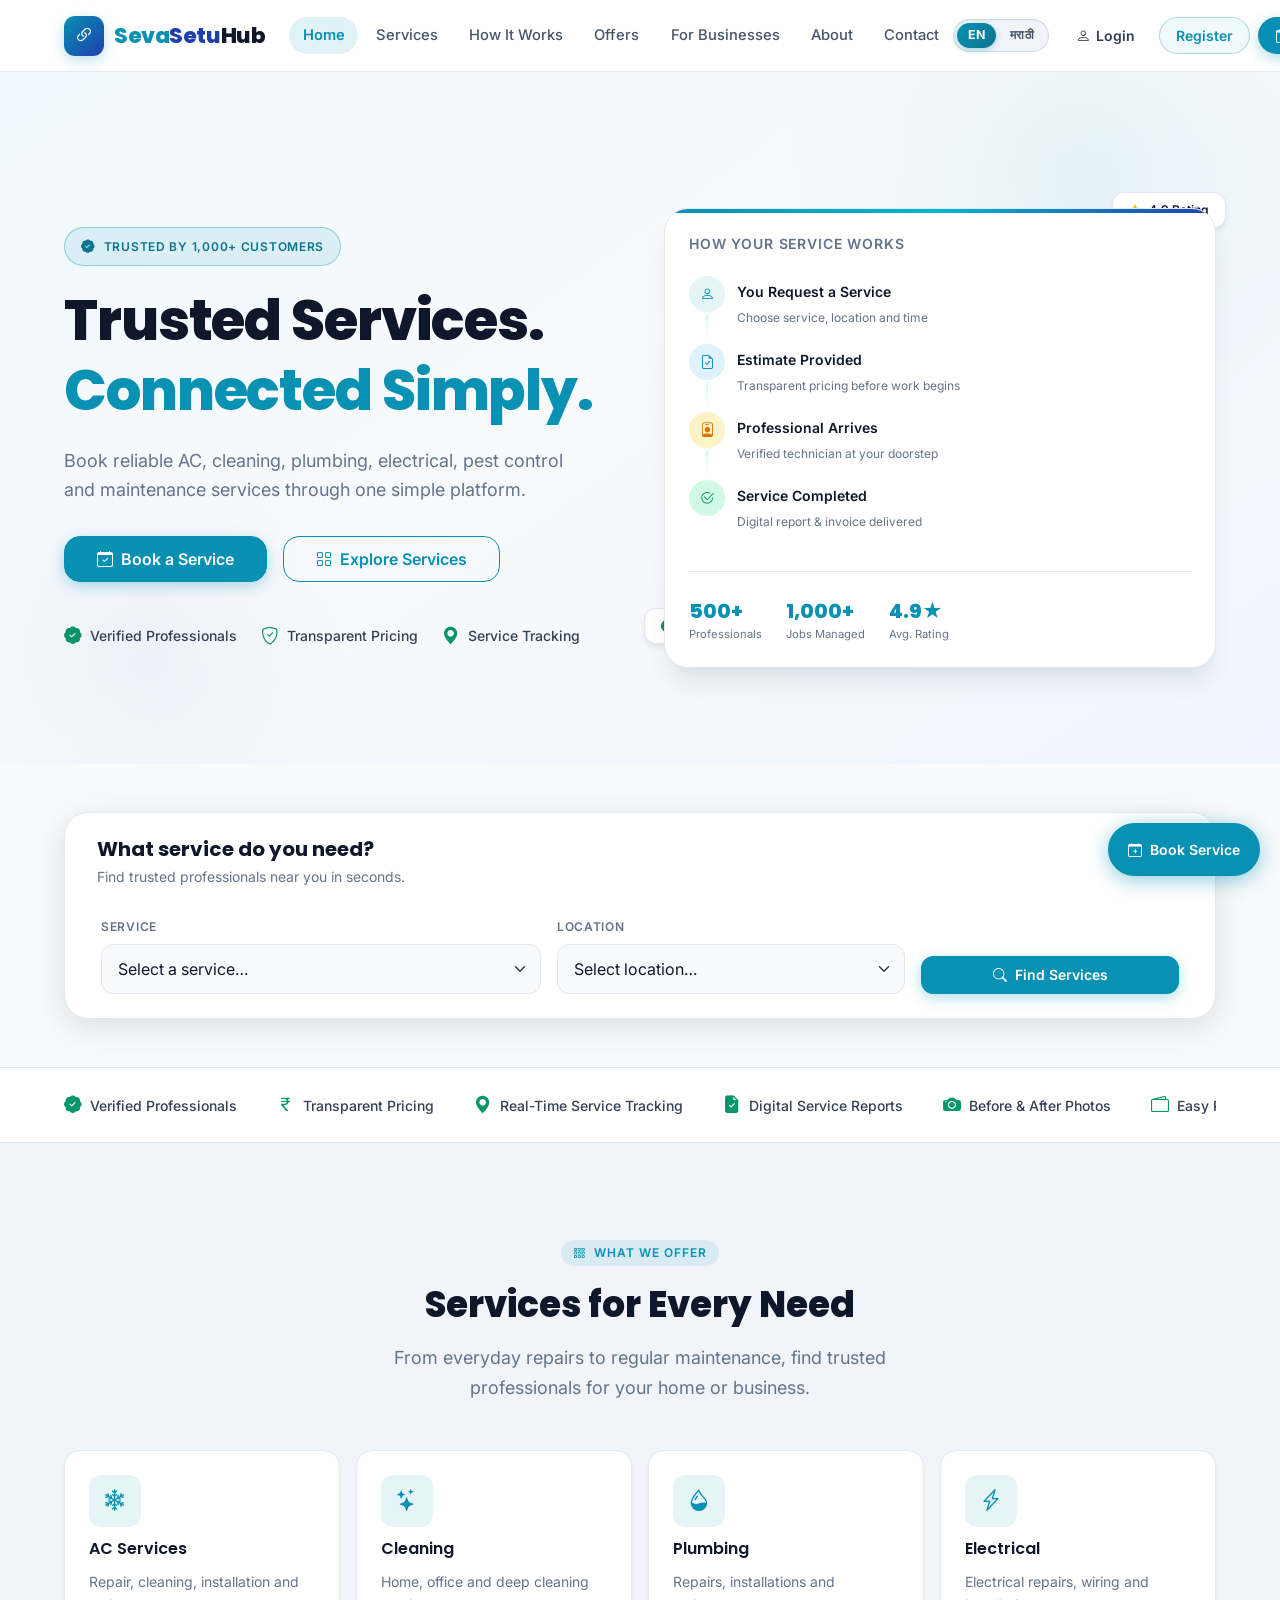
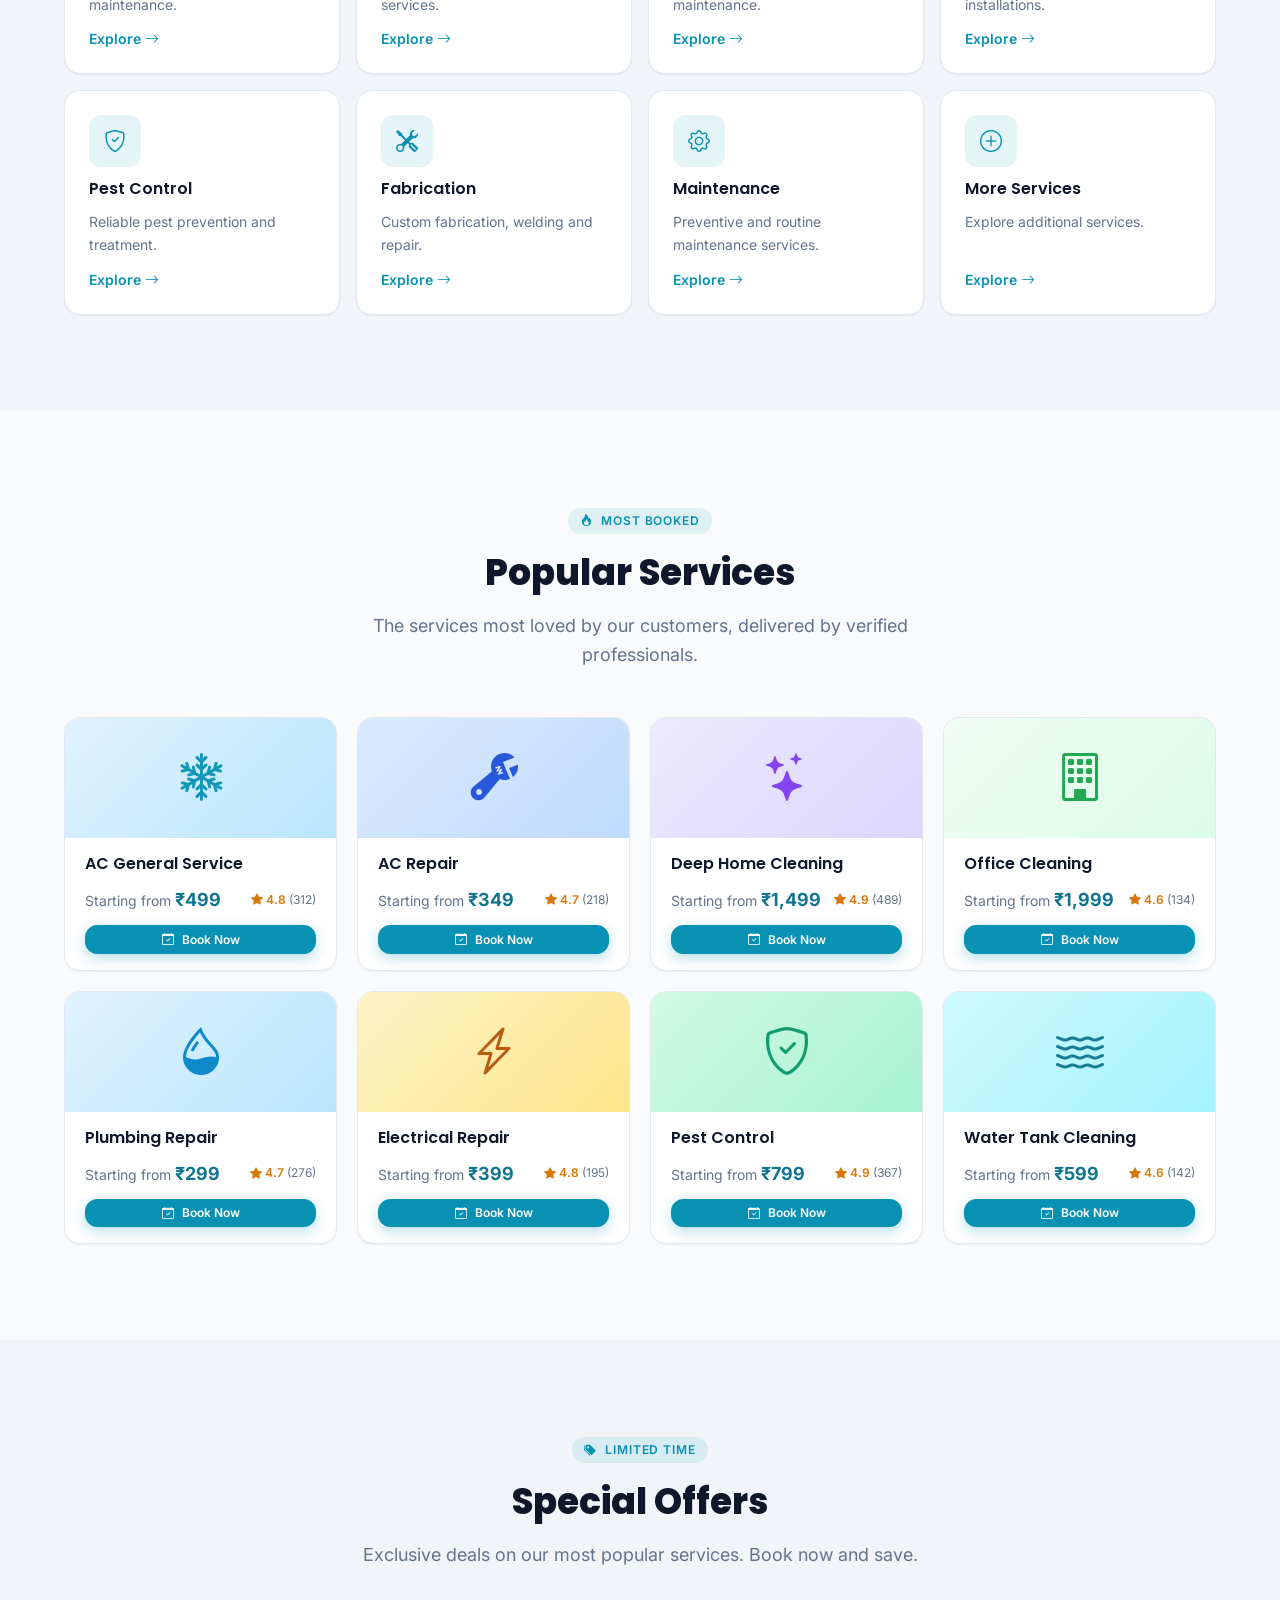
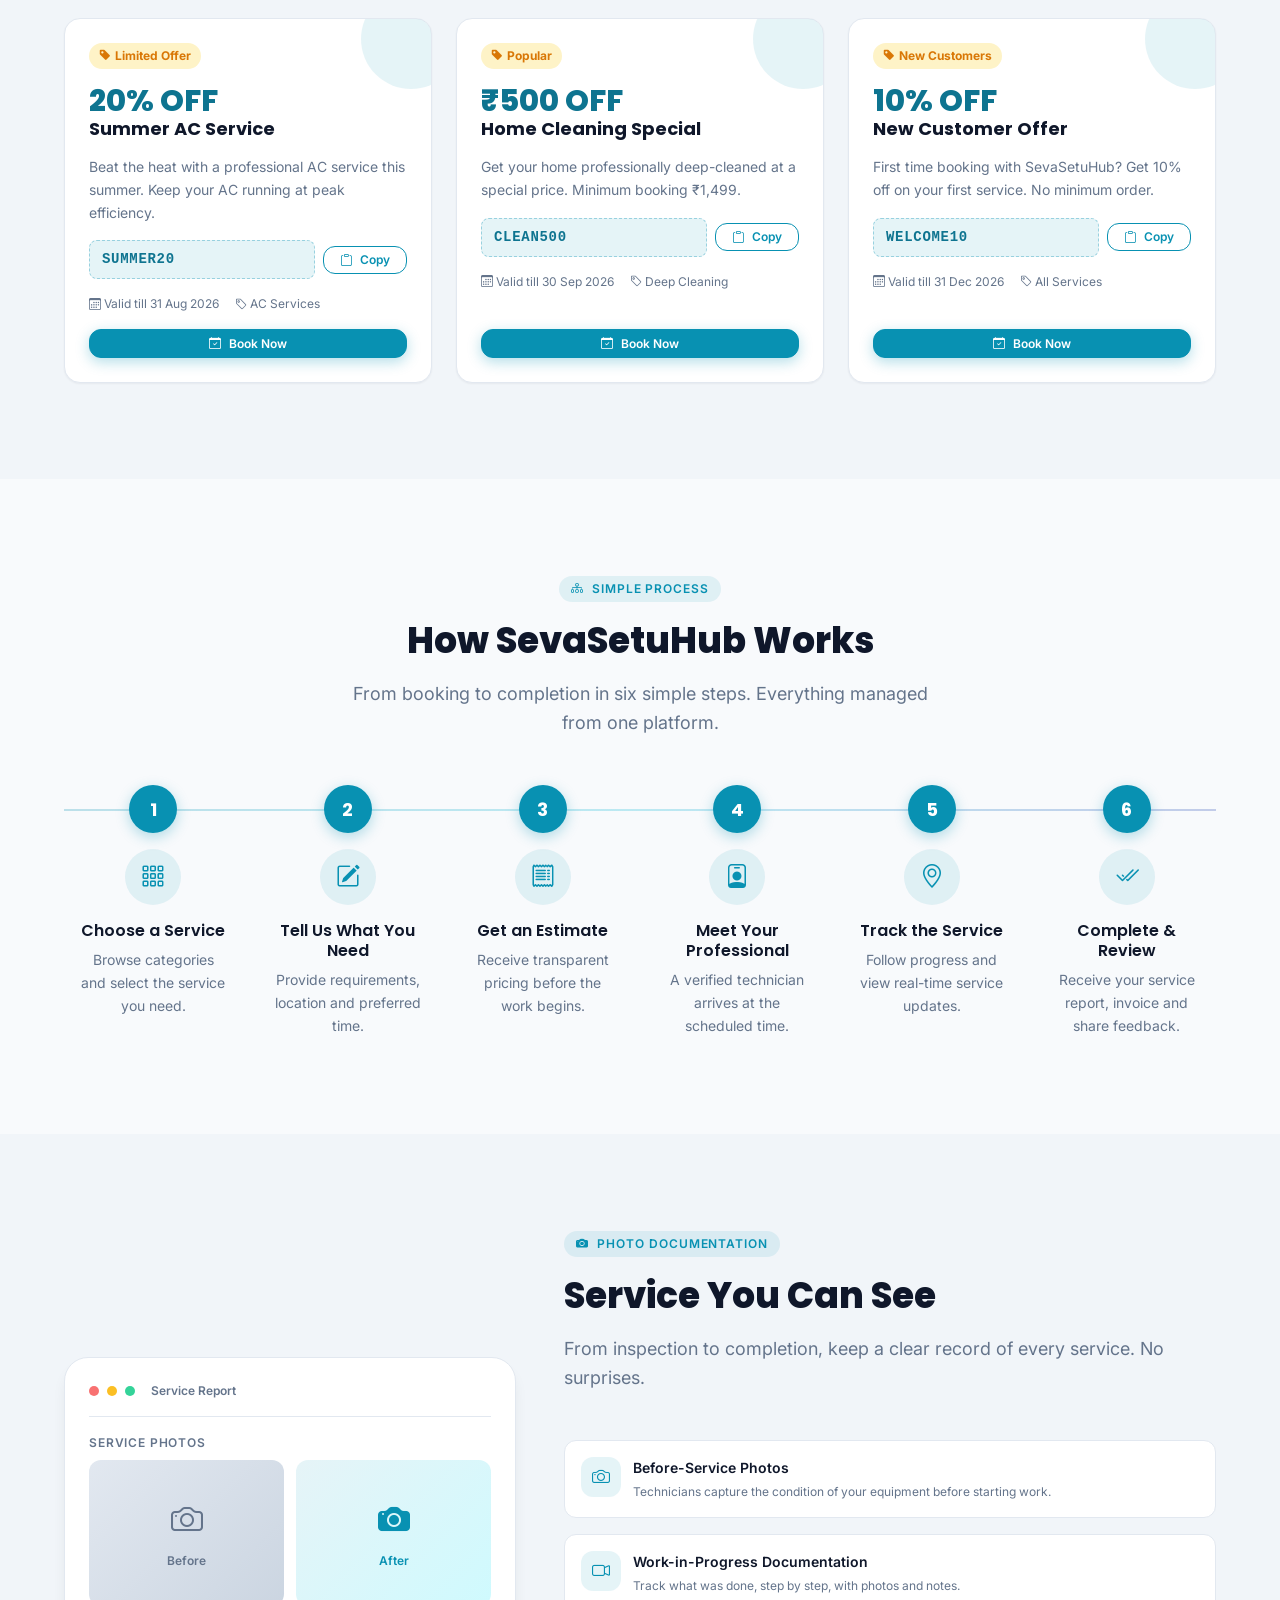
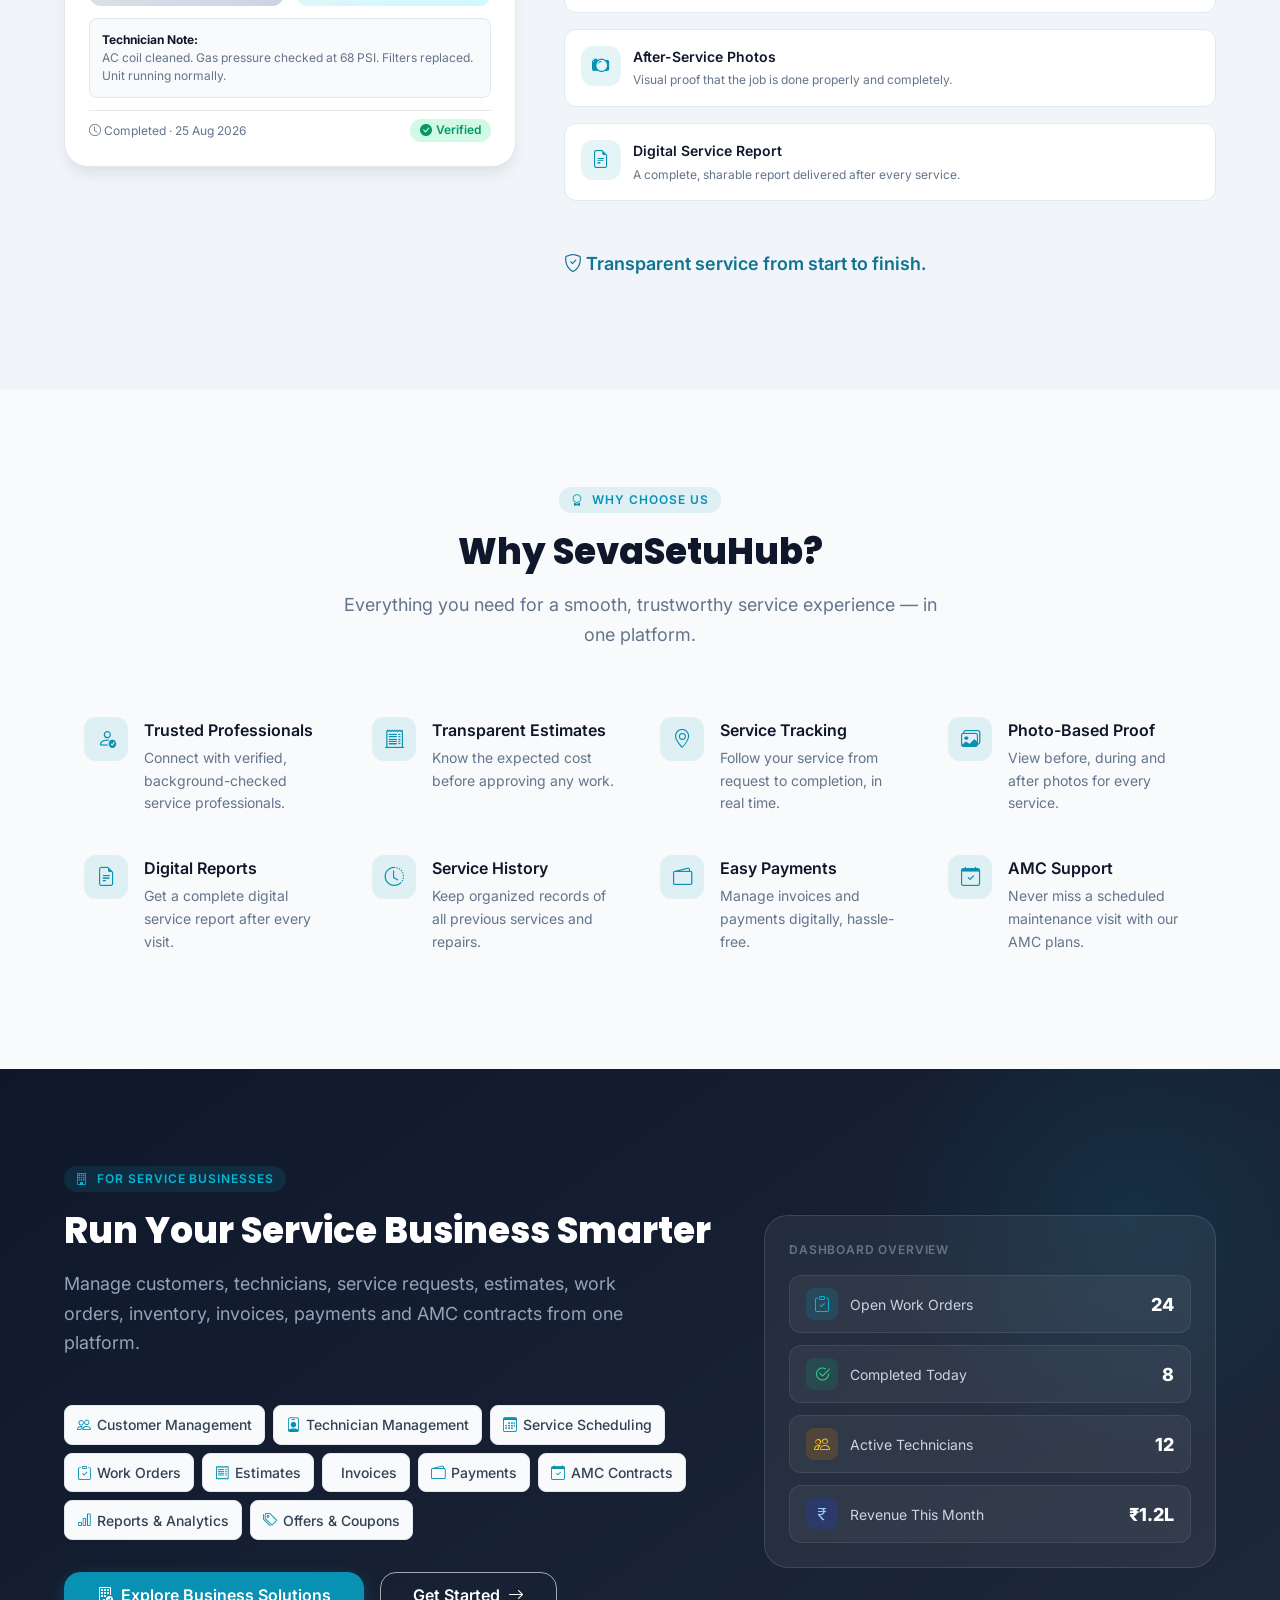
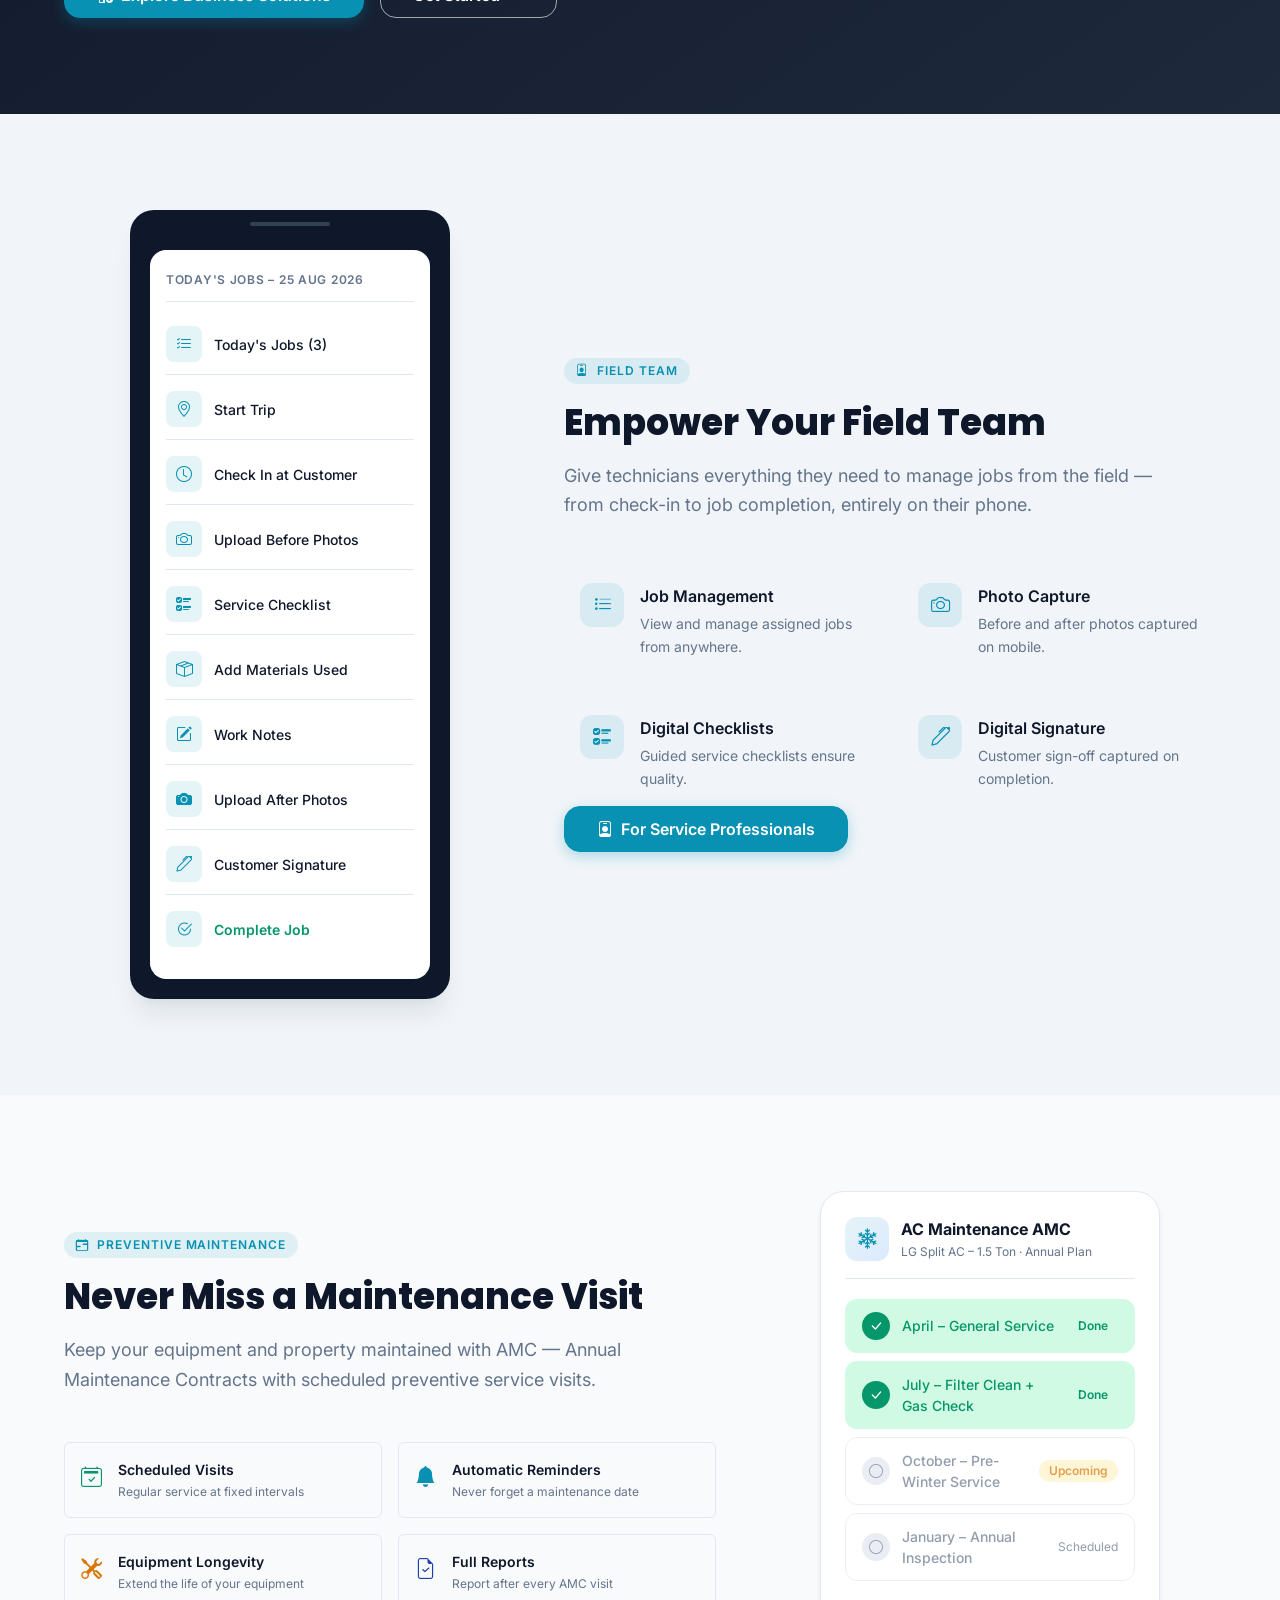
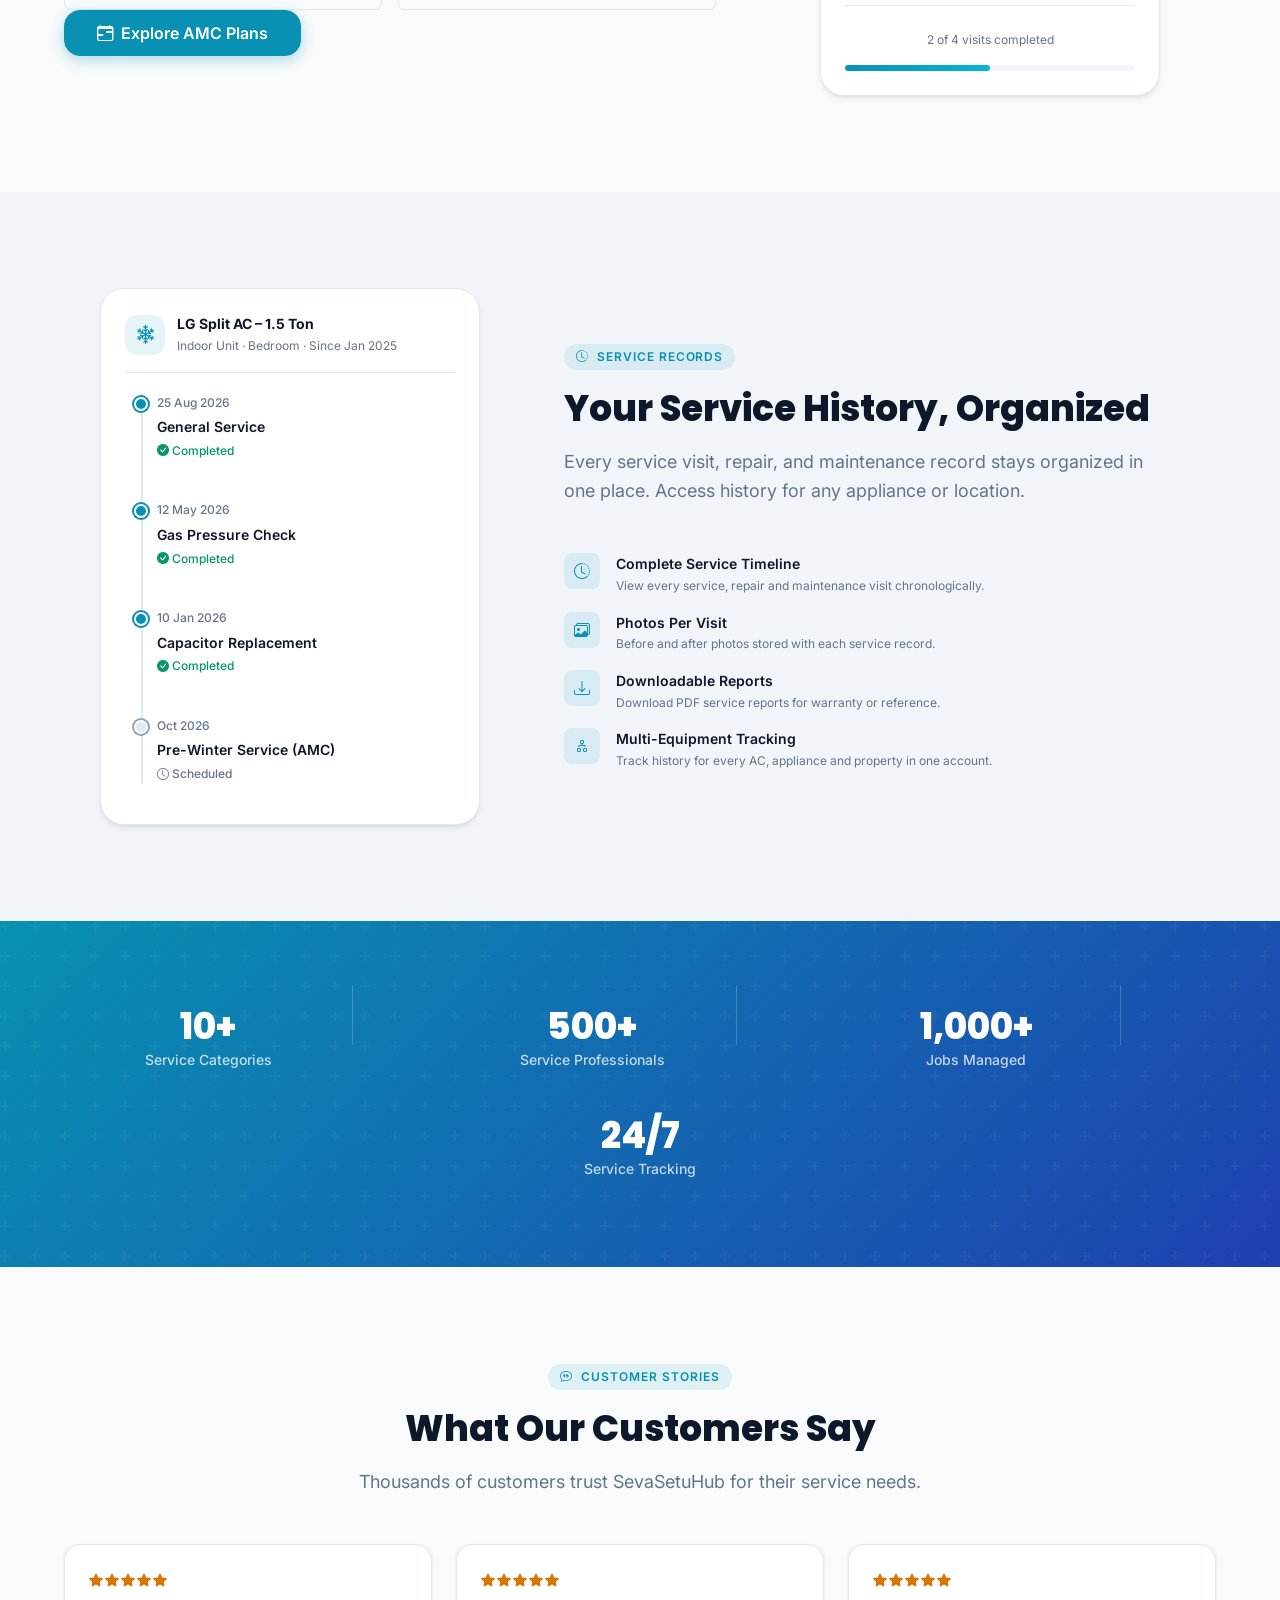
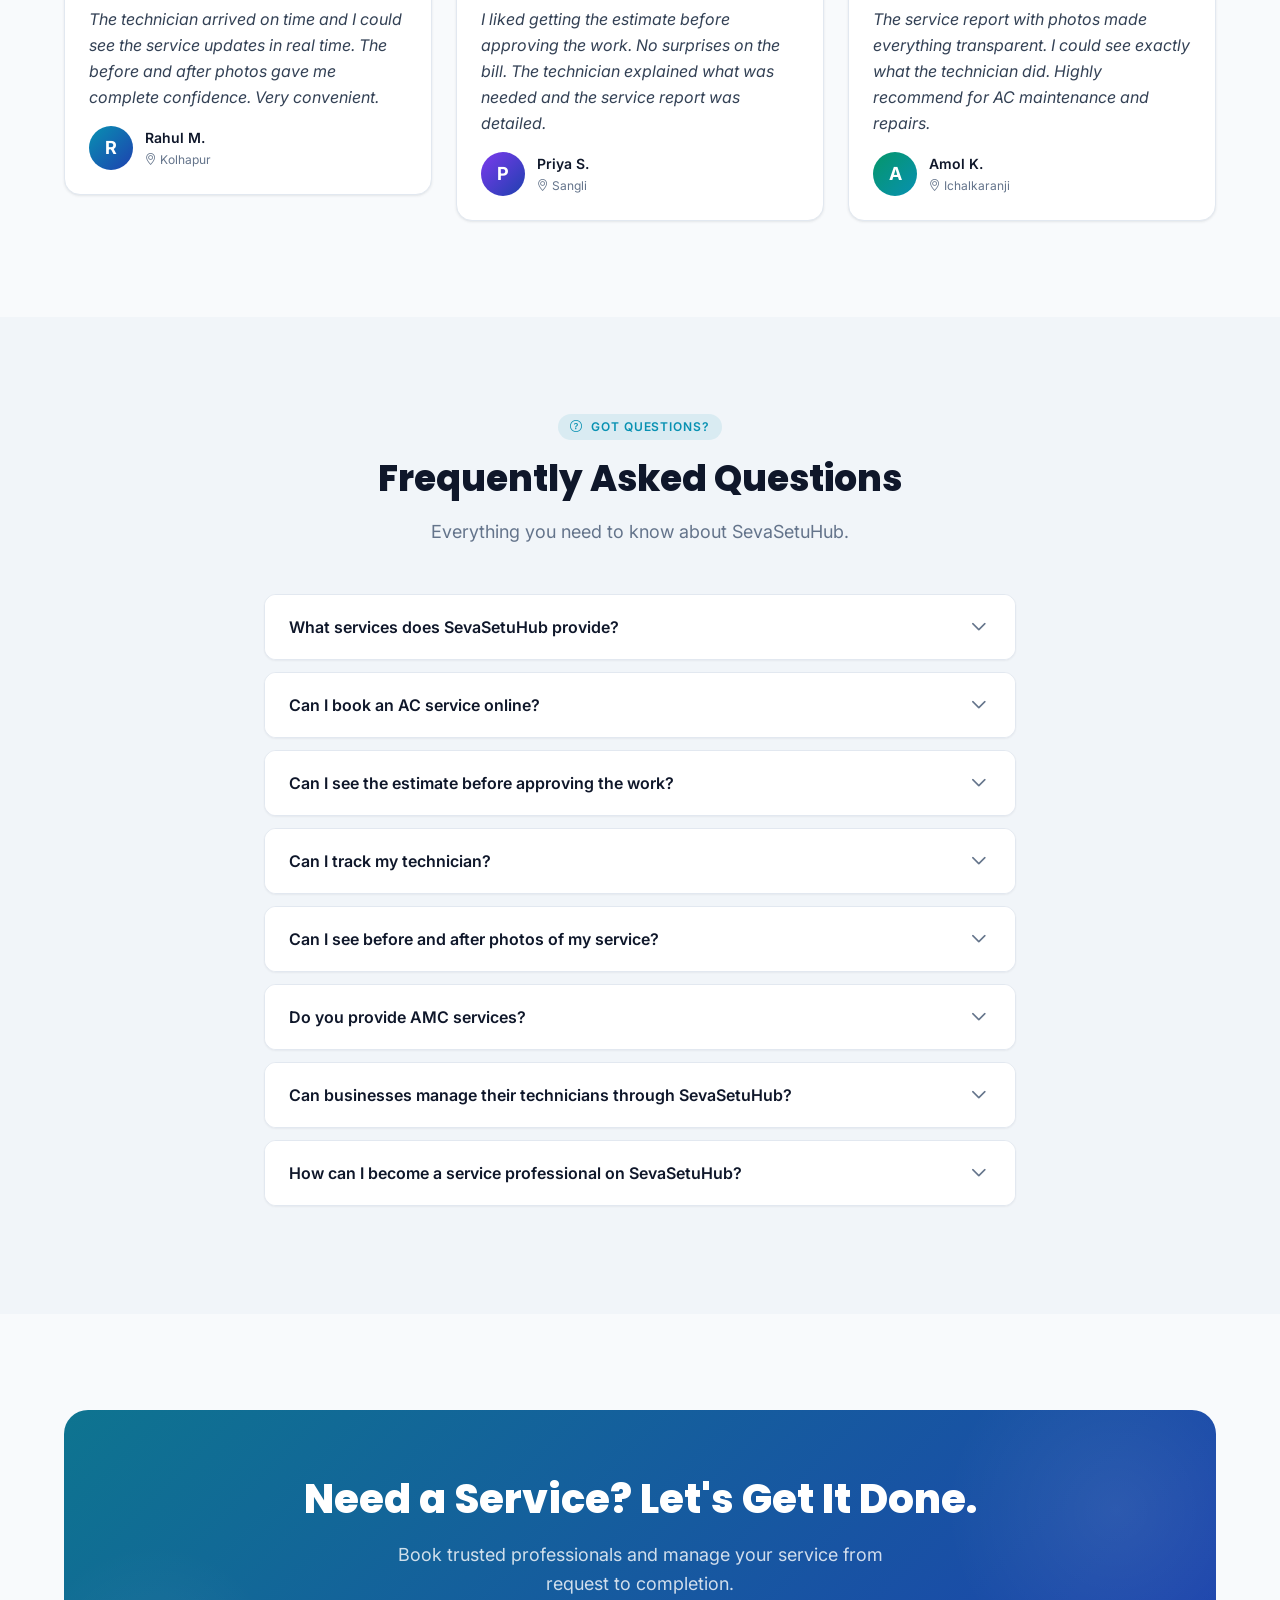
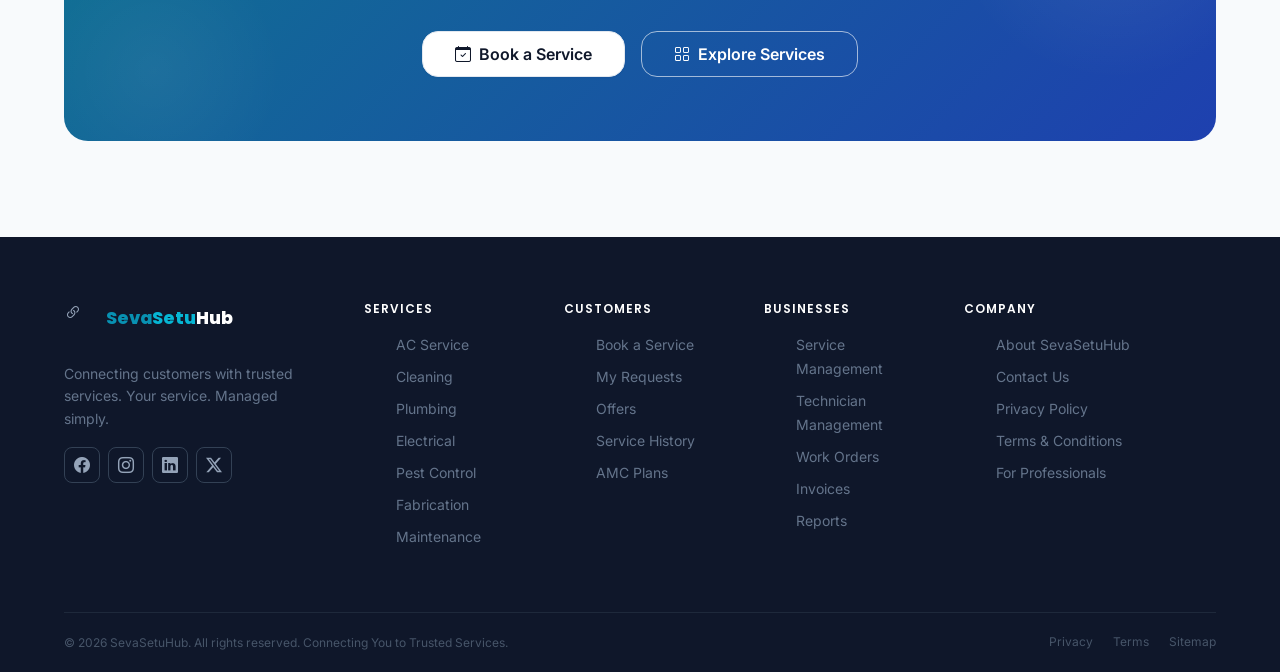
==== index.html @ 5f6f142c "Add files via upload" ====
<!DOCTYPE html>
<html lang="en">
<head>
    <!-- ══════════════════════════════════════════════════
         Meta & SEO
         ══════════════════════════════════════════════════ -->
    <meta charset="UTF-8">
    <meta name="viewport" content="width=device-width, initial-scale=1.0">
    <meta http-equiv="X-UA-Compatible" content="IE=edge">

    <title>SevaSetuHub – Trusted Services Near You</title>
    <meta name="description"
          content="Book trusted AC, cleaning, plumbing, electrical, pest control and maintenance services with SevaSetuHub. Verified professionals. Transparent pricing. Digital service reports.">
    <meta name="keywords"
          content="AC service, home cleaning, plumbing, electrical, pest control, maintenance, service booking, Kolhapur, Maharashtra">
    <meta name="author" content="SevaSetuHub">
    <meta name="robots" content="index, follow">

    <!-- Canonical URL placeholder -->
    <link rel="canonical" href="https://www.sevasetuhub.com/">

    <!-- Open Graph -->
    <meta property="og:type"        content="website">
    <meta property="og:title"       content="SevaSetuHub – Trusted Services Near You">
    <meta property="og:description" content="Book trusted AC, cleaning, plumbing, electrical, pest control and maintenance services. Verified professionals. Transparent pricing.">
    <meta property="og:url"         content="https://www.sevasetuhub.com/">
    <meta property="og:site_name"   content="SevaSetuHub">
    <meta property="og:image"       content="https://www.sevasetuhub.com/assets/images/og-image.jpg">

    <!-- Twitter Card -->
    <meta name="twitter:card"        content="summary_large_image">
    <meta name="twitter:title"       content="SevaSetuHub – Trusted Services Near You">
    <meta name="twitter:description" content="Book trusted home services with verified professionals.">

    <!-- ══════════════════════════════════════════════════
         Schema.org Structured Data
         ══════════════════════════════════════════════════ -->
    <script type="application/ld+json">
    {
        "@context": "https://schema.org",
        "@type": "LocalBusiness",
        "name": "SevaSetuHub",
        "description": "SevaSetuHub connects customers with trusted service professionals for AC service, cleaning, plumbing, electrical, pest control, fabrication and maintenance.",
        "url": "https://www.sevasetuhub.com",
        "logo": "https://www.sevasetuhub.com/assets/images/logo.png",
        "sameAs": [],
        "serviceType": [
            "AC Service",
            "Home Cleaning",
            "Plumbing",
            "Electrical",
            "Pest Control",
            "Fabrication",
            "Maintenance"
        ]
    }
    </script>

    <!-- ══════════════════════════════════════════════════
         Fonts – Latin + Devanagari (Marathi / Hindi)
         ══════════════════════════════════════════════════ -->
    <link rel="preconnect" href="https://fonts.googleapis.com">
    <link rel="preconnect" href="https://fonts.gstatic.com" crossorigin>
    <link href="https://fonts.googleapis.com/css2?family=Inter:wght@400;500;600;700;800&family=Poppins:wght@600;700;800&family=Noto+Sans+Devanagari:wght@400;500;600;700;800&display=swap" rel="stylesheet">

    <!-- ══════════════════════════════════════════════════
         Bootstrap 5 & Bootstrap Icons
         ══════════════════════════════════════════════════ -->
    <link rel="stylesheet" href="https://cdn.jsdelivr.net/npm/bootstrap@5.3.3/dist/css/bootstrap.min.css"
          integrity="sha384-QWTKZyjpPEjISv5WaRU9OFeRpok6YctnYmDr5pNlyT2bRjXh0JMhjY6hW+ALEwIH" crossorigin="anonymous">
    <link rel="stylesheet" href="https://cdn.jsdelivr.net/npm/bootstrap-icons@1.11.3/font/bootstrap-icons.min.css">

    <!-- ══════════════════════════════════════════════════
         SevaSetuHub CSS (order matters)
         ══════════════════════════════════════════════════ -->
    <link rel="stylesheet" href="assets/css/variables.css">
    <link rel="stylesheet" href="assets/css/reset.css">
    <link rel="stylesheet" href="assets/css/components.css">
    <link rel="stylesheet" href="assets/css/landing.css">
    <link rel="stylesheet" href="assets/css/responsive.css">

    <!-- Favicon placeholder -->
    <link rel="icon" type="image/svg+xml" href="data:image/svg+xml,%3Csvg xmlns='http://www.w3.org/2000/svg' viewBox='0 0 32 32'%3E%3Crect width='32' height='32' rx='8' fill='%230891b2'/%3E%3Ctext x='50%25' y='55%25' dominant-baseline='middle' text-anchor='middle' font-size='18' font-family='Arial' fill='white'%3ES%3C/text%3E%3C/svg%3E">
</head>

<body>

<!-- ══════════════════════════════════════════════════════════
     NAVBAR
     ══════════════════════════════════════════════════════════ -->
<header>
    <nav
        id="main-navbar"
        class="setu-navbar navbar navbar-expand-xl"
        role="navigation"
        aria-label="Main navigation"
    >
        <div class="container">
            <!-- Brand -->
            <a class="navbar-brand" href="#" data-i18n-aria="nav.aria_home" aria-label="SevaSetuHub – Home">
                <div class="brand-logo-icon" aria-hidden="true">
                    <i class="bi bi-link-45deg"></i>
                </div>
                <span>
                    <span class="brand-name-seva">Seva</span><span class="brand-name-setu">Setu</span><span class="brand-name-hub">Hub</span>
                </span>
            </a>

            <!-- Toggler (Visible < 1200px) -->
            <button
                id="navbar-toggler"
                class="navbar-toggler ms-auto d-xl-none"
                type="button"
                data-bs-toggle="collapse"
                data-bs-target="#navbarCollapse"
                aria-controls="navbarCollapse"
                aria-expanded="false"
                data-i18n-aria="nav.aria_toggle"
                aria-label="Toggle navigation menu"
            >
                <span class="navbar-toggler-icon"></span>
            </button>

            <!-- Collapse -->
            <div class="collapse navbar-collapse" id="navbarCollapse">
                <!-- Nav Links -->
                <ul class="navbar-nav mx-auto" role="menubar">
                    <li class="nav-item" role="none">
                        <a class="nav-link active" href="#hero" role="menuitem" data-i18n="nav.home">Home</a>
                    </li>
                    <li class="nav-item" role="none">
                        <a class="nav-link" href="#services" role="menuitem" data-i18n="nav.services">Services</a>
                    </li>
                    <li class="nav-item" role="none">
                        <a class="nav-link" href="#how-it-works" role="menuitem" data-i18n="nav.how_it_works">How It Works</a>
                    </li>
                    <li class="nav-item" role="none">
                        <a class="nav-link" href="#offers" role="menuitem" data-i18n="nav.offers">Offers</a>
                    </li>
                    <li class="nav-item" role="none">
                        <a class="nav-link" href="#for-businesses" role="menuitem" data-i18n="nav.for_businesses">For Businesses</a>
                    </li>
                    <li class="nav-item" role="none">
                        <a class="nav-link" href="#why-us" role="menuitem" data-i18n="nav.about">About</a>
                    </li>
                    <li class="nav-item" role="none">
                        <a class="nav-link" href="#faq" role="menuitem" data-i18n="nav.contact">Contact</a>
                    </li>
                </ul>

                <!-- Right Controls -->
                <div class="nav-right-controls">
                    <!-- Language Switcher -->
                    <div id="lang-switcher" class="lang-switcher" role="group" aria-label="Select language"></div>

                    <!-- Auth + CTA -->
                    <div class="nav-auth-group">
                        <a href="#" class="btn-nav-login" data-i18n-aria="nav.aria_login" aria-label="Login to your account">
                            <i class="bi bi-person" aria-hidden="true"></i>
                            <span data-i18n="nav.login">Login</span>
                        </a>
                        <a href="#" class="btn-nav-register" data-i18n-aria="nav.aria_register" data-i18n="nav.register" aria-label="Create a new account">
                            Register
                        </a>
                        <a href="#search-section" class="nav-book-btn" data-i18n-aria="nav.aria_book" aria-label="Book a service now">
                            <i class="bi bi-calendar-check" aria-hidden="true"></i>
                            <span data-i18n="nav.book_service">Book a Service</span>
                        </a>
                    </div>
                </div>
            </div>
        </div>
    </nav>
</header>

<!-- ══════════════════════════════════════════════════════════
     HERO SECTION
     ══════════════════════════════════════════════════════════ -->
<main>
<section id="hero" aria-labelledby="hero-headline">
    <div class="container">
        <div class="row align-items-center g-5">

            <!-- Left: Content -->
            <div class="col-lg-6">
                <div class="hero-eyebrow animate-on-scroll">
                    <i class="bi bi-patch-check-fill" aria-hidden="true"></i>
                    <span data-i18n="hero.eyebrow">Trusted by 1,000+ customers</span>
                </div>

                <h1 id="hero-headline" class="hero-headline animate-on-scroll delay-1">
                    <span data-i18n="hero.headline1">Trusted Services.</span><br>
                    <span class="highlight" data-i18n="hero.headline2">Connected Simply.</span>
                </h1>

                <p class="hero-subtext animate-on-scroll delay-2" data-i18n="hero.subtext">
                    Book reliable AC, cleaning, plumbing, electrical, pest control and maintenance services through one simple platform.
                </p>

                <div class="hero-cta-group animate-on-scroll delay-3">
                    <a href="#search-section" class="btn btn-primary btn-lg" data-i18n-aria="nav.aria_book" aria-label="Book a service now">
                        <i class="bi bi-calendar-check" aria-hidden="true"></i>
                        <span data-i18n="hero.cta_primary">Book a Service</span>
                    </a>
                    <a href="#services" class="btn btn-outline-primary btn-lg" aria-label="Explore our services">
                        <i class="bi bi-grid" aria-hidden="true"></i>
                        <span data-i18n="hero.cta_secondary">Explore Services</span>
                    </a>
                </div>

                <!-- Mini Trust Indicators -->
                <div class="d-flex flex-wrap gap-4 animate-on-scroll delay-4" aria-label="Key features">
                    <div class="trust-item">
                        <i class="bi bi-patch-check-fill trust-icon" aria-hidden="true"></i>
                        <span data-i18n="hero.trust_verified">Verified Professionals</span>
                    </div>
                    <div class="trust-item">
                        <i class="bi bi-shield-check trust-icon" aria-hidden="true"></i>
                        <span data-i18n="hero.trust_pricing">Transparent Pricing</span>
                    </div>
                    <div class="trust-item">
                        <i class="bi bi-geo-alt-fill trust-icon" aria-hidden="true"></i>
                        <span data-i18n="hero.trust_tracking">Service Tracking</span>
                    </div>
                </div>
            </div>

            <!-- Right: Workflow Visual -->
            <div class="col-lg-6 animate-on-scroll delay-2">
                <div class="hero-visual">
                    <!-- Floating Badges -->
                    <div class="hero-badge hero-badge-1" aria-hidden="true">
                        <i class="bi bi-star-fill text-warning" style="font-size:0.75rem;"></i>
                        <span data-i18n="hero.badge_rating">4.9 Rating</span>
                    </div>
                    <div class="hero-badge hero-badge-2" aria-hidden="true">
                        <i class="bi bi-check-circle-fill text-success" style="font-size:0.75rem;"></i>
                        <span data-i18n="hero.badge_complete">Service Complete</span>
                    </div>

                    <div class="workflow-card" role="img" aria-label="Service workflow: from customer request to service completion">
                        <p class="workflow-title" data-i18n="hero.workflow_title">How Your Service Works</p>

                        <div class="workflow-steps">
                            <!-- Step 1 -->
                            <div class="workflow-step">
                                <div class="wf-connector">
                                    <div class="wf-dot" style="background:var(--primary-muted); color:var(--primary);">
                                        <i class="bi bi-person" style="font-size:0.9rem;"></i>
                                    </div>
                                    <div class="wf-line"></div>
                                </div>
                                <div class="wf-content">
                                    <p class="wf-label" data-i18n="hero.wf_step1_label">You Request a Service</p>
                                    <p class="wf-sublabel" data-i18n="hero.wf_step1_sub">Choose service, location and time</p>
                                </div>
                            </div>

                            <!-- Step 2 -->
                            <div class="workflow-step">
                                <div class="wf-connector">
                                    <div class="wf-dot" style="background:var(--info-light); color:var(--info);">
                                        <i class="bi bi-file-earmark-check" style="font-size:0.9rem;"></i>
                                    </div>
                                    <div class="wf-line"></div>
                                </div>
                                <div class="wf-content">
                                    <p class="wf-label" data-i18n="hero.wf_step2_label">Estimate Provided</p>
                                    <p class="wf-sublabel" data-i18n="hero.wf_step2_sub">Transparent pricing before work begins</p>
                                </div>
                            </div>

                            <!-- Step 3 -->
                            <div class="workflow-step">
                                <div class="wf-connector">
                                    <div class="wf-dot" style="background:var(--warning-light); color:var(--warning);">
                                        <i class="bi bi-person-badge" style="font-size:0.9rem;"></i>
                                    </div>
                                    <div class="wf-line"></div>
                                </div>
                                <div class="wf-content">
                                    <p class="wf-label" data-i18n="hero.wf_step3_label">Professional Arrives</p>
                                    <p class="wf-sublabel" data-i18n="hero.wf_step3_sub">Verified technician at your doorstep</p>
                                </div>
                            </div>

                            <!-- Step 4 -->
                            <div class="workflow-step">
                                <div class="wf-connector">
                                    <div class="wf-dot" style="background:var(--success-light); color:var(--success);">
                                        <i class="bi bi-check2-circle" style="font-size:0.9rem;"></i>
                                    </div>
                                </div>
                                <div class="wf-content">
                                    <p class="wf-label" data-i18n="hero.wf_step4_label">Service Completed</p>
                                    <p class="wf-sublabel" data-i18n="hero.wf_step4_sub">Digital report &amp; invoice delivered</p>
                                </div>
                            </div>
                        </div>

                        <!-- Bottom stat bar -->
                        <div class="d-flex gap-4 pt-4 mt-4 border-top" style="border-color: var(--border) !important;">
                            <div>
                                <div style="font-size:1.25rem; font-weight:800; color:var(--primary); font-family:var(--font-heading);">500+</div>
                                <div style="font-size:0.7rem; color:var(--text-muted);" data-i18n="hero.stat_professionals">Professionals</div>
                            </div>
                            <div>
                                <div style="font-size:1.25rem; font-weight:800; color:var(--primary); font-family:var(--font-heading);">1,000+</div>
                                <div style="font-size:0.7rem; color:var(--text-muted);" data-i18n="hero.stat_jobs">Jobs Managed</div>
                            </div>
                            <div>
                                <div style="font-size:1.25rem; font-weight:800; color:var(--primary); font-family:var(--font-heading);">4.9★</div>
                                <div style="font-size:0.7rem; color:var(--text-muted);" data-i18n="hero.stat_rating">Avg. Rating</div>
                            </div>
                        </div>
                    </div>
                </div>
            </div>
        </div>
    </div>
</section>

<!-- ══════════════════════════════════════════════════════════
     QUICK SERVICE SEARCH
     ══════════════════════════════════════════════════════════ -->
<section id="search-section" aria-labelledby="search-heading">
    <div class="container">
        <div class="search-widget animate-on-scroll">
            <div class="row align-items-end g-4">
                <div class="col-12 mb-2">
                    <h2 id="search-heading" class="mb-1" style="font-size:var(--text-xl); font-weight:var(--weight-bold); color:var(--text-primary);">
                        <span data-i18n="search.heading">What service do you need?</span>
                    </h2>
                    <p class="mb-0" style="font-size:var(--text-sm); color:var(--text-muted);" data-i18n="search.subtext">
                        Find trusted professionals near you in seconds.
                    </p>
                </div>

                <form id="service-search-form" class="row g-3 w-100 m-0" novalidate aria-label="Quick service search">
                    <!-- Service Dropdown -->
                    <div class="col-md-5">
                        <label class="form-label" for="search-service" data-i18n="search.label_service">Service</label>
                        <select id="search-service" class="form-select" aria-required="true"
                                data-i18n-placeholder="search.placeholder_service">
                            <option value="" disabled selected data-i18n="search.placeholder_service">Select a service…</option>
                            <option value="AC Service"       data-i18n="search.opt_ac_service">AC Service</option>
                            <option value="AC Repair"        data-i18n="search.opt_ac_repair">AC Repair</option>
                            <option value="Home Cleaning"    data-i18n="search.opt_home_cleaning">Home Cleaning</option>
                            <option value="Office Cleaning"  data-i18n="search.opt_office_cleaning">Office Cleaning</option>
                            <option value="Plumbing"         data-i18n="search.opt_plumbing">Plumbing</option>
                            <option value="Electrical"       data-i18n="search.opt_electrical">Electrical</option>
                            <option value="Pest Control"     data-i18n="search.opt_pest_control">Pest Control</option>
                            <option value="Fabrication"      data-i18n="search.opt_fabrication">Fabrication</option>
                            <option value="Maintenance"      data-i18n="search.opt_maintenance">Maintenance</option>
                        </select>
                    </div>

                    <!-- Location Dropdown -->
                    <div class="col-md-4">
                        <label class="form-label" for="search-location" data-i18n="search.label_location">Location</label>
                        <select id="search-location" class="form-select" aria-required="true">
                            <option value="" disabled selected data-i18n="search.placeholder_location">Select location…</option>
                            <option value="Kolhapur">Kolhapur</option>
                            <option value="Sangli">Sangli</option>
                            <option value="Satara">Satara</option>
                            <option value="Solapur">Solapur</option>
                            <option value="Pune">Pune</option>
                            <option value="Miraj">Miraj</option>
                            <option value="Ichalkaranji">Ichalkaranji</option>
                        </select>
                    </div>

                    <!-- Submit -->
                    <div class="col-md-3 d-flex align-items-end">
                        <button type="submit" class="btn btn-primary w-100" aria-label="Find services">
                            <i class="bi bi-search" aria-hidden="true"></i>
                            <span data-i18n="search.btn_find">Find Services</span>
                        </button>
                    </div>
                </form>
            </div>
        </div>
    </div>
</section>

<!-- ══════════════════════════════════════════════════════════
     TRUST INDICATORS
     ══════════════════════════════════════════════════════════ -->
<div id="trust-bar" aria-label="Trust indicators">
    <div class="container">
        <div class="trust-scroll" role="list">
            <div class="trust-item" role="listitem">
                <i class="bi bi-patch-check-fill trust-icon" aria-hidden="true"></i>
                <span data-i18n="trust.verified">Verified Professionals</span>
            </div>
            <div class="trust-item" role="listitem">
                <i class="bi bi-currency-rupee trust-icon" aria-hidden="true"></i>
                <span data-i18n="trust.pricing">Transparent Pricing</span>
            </div>
            <div class="trust-item" role="listitem">
                <i class="bi bi-geo-alt-fill trust-icon" aria-hidden="true"></i>
                <span data-i18n="trust.tracking">Real-Time Service Tracking</span>
            </div>
            <div class="trust-item" role="listitem">
                <i class="bi bi-file-earmark-check-fill trust-icon" aria-hidden="true"></i>
                <span data-i18n="trust.reports">Digital Service Reports</span>
            </div>
            <div class="trust-item" role="listitem">
                <i class="bi bi-camera-fill trust-icon" aria-hidden="true"></i>
                <span data-i18n="trust.photos">Before &amp; After Photos</span>
            </div>
            <div class="trust-item" role="listitem">
                <i class="bi bi-wallet2 trust-icon" aria-hidden="true"></i>
                <span data-i18n="trust.payments">Easy Payments</span>
            </div>
            <div class="trust-item" role="listitem">
                <i class="bi bi-telephone-fill trust-icon" aria-hidden="true"></i>
                <span data-i18n="trust.support">Dedicated Support</span>
            </div>
        </div>
    </div>
</div>

<!-- ══════════════════════════════════════════════════════════
     SERVICE CATEGORIES
     ══════════════════════════════════════════════════════════ -->
<section id="services" aria-labelledby="services-heading">
    <div class="container">
        <div class="section-header-center animate-on-scroll">
            <span class="section-label">
                <i class="bi bi-grid-3x3-gap" aria-hidden="true"></i>
                <span data-i18n="services.label">What We Offer</span>
            </span>
            <h2 id="services-heading" class="section-heading" data-i18n="services.heading">
                Services for Every Need
            </h2>
            <p class="section-subheading" data-i18n="services.subheading">
                From everyday repairs to regular maintenance, find trusted professionals for your home or business.
            </p>
        </div>

        <!-- Rendered by landing.js → renderServiceCategories() -->
        <div id="services-grid" class="services-grid" role="list" aria-label="Service categories">
            <!-- Dynamic content inserted here -->
        </div>
    </div>
</section>

<!-- ══════════════════════════════════════════════════════════
     POPULAR SERVICES
     ══════════════════════════════════════════════════════════ -->
<section id="popular-services" aria-labelledby="popular-heading">
    <div class="container">
        <div class="section-header-center animate-on-scroll">
            <span class="section-label">
                <i class="bi bi-fire" aria-hidden="true"></i>
                <span data-i18n="popular.label">Most Booked</span>
            </span>
            <h2 id="popular-heading" class="section-heading" data-i18n="popular.heading">Popular Services</h2>
            <p class="section-subheading" data-i18n="popular.subheading">
                The services most loved by our customers, delivered by verified professionals.
            </p>
        </div>

        <!-- Rendered by landing.js → renderPopularServices() -->
        <div id="popular-services-grid" class="popular-grid" role="list" aria-label="Popular services">
            <!-- Dynamic content inserted here -->
        </div>
    </div>
</section>

<!-- ══════════════════════════════════════════════════════════
     SPECIAL OFFERS
     ══════════════════════════════════════════════════════════ -->
<section id="offers" aria-labelledby="offers-heading">
    <div class="container">
        <div class="section-header-center animate-on-scroll">
            <span class="section-label">
                <i class="bi bi-tags-fill" aria-hidden="true"></i>
                <span data-i18n="offers.label">Limited Time</span>
            </span>
            <h2 id="offers-heading" class="section-heading" data-i18n="offers.heading">Special Offers</h2>
            <p class="section-subheading" data-i18n="offers.subheading">
                Exclusive deals on our most popular services. Book now and save.
            </p>
        </div>

        <!-- Rendered by landing.js → renderOffers() -->
        <div id="offers-grid" class="offers-grid" role="list" aria-label="Current offers">
            <!-- Dynamic content inserted here -->
        </div>
    </div>
</section>

<!-- ══════════════════════════════════════════════════════════
     HOW IT WORKS
     ══════════════════════════════════════════════════════════ -->
<section id="how-it-works" aria-labelledby="how-heading">
    <div class="container">
        <div class="section-header-center animate-on-scroll">
            <span class="section-label">
                <i class="bi bi-diagram-3" aria-hidden="true"></i>
                <span data-i18n="how.label">Simple Process</span>
            </span>
            <h2 id="how-heading" class="section-heading" data-i18n="how.heading">How SevaSetuHub Works</h2>
            <p class="section-subheading" data-i18n="how.subheading">
                From booking to completion in six simple steps. Everything managed from one platform.
            </p>
        </div>

        <div class="steps-wrapper">
            <div class="steps-connector" aria-hidden="true"></div>
            <div class="steps-grid" role="list" aria-label="Service steps">

                <div class="how-step animate-on-scroll delay-1" role="listitem">
                    <div class="step-number" aria-hidden="true">1</div>
                    <div class="step-icon" aria-hidden="true"><i class="bi bi-grid-3x3-gap"></i></div>
                    <h3 class="step-title" data-i18n="how.step1_title">Choose a Service</h3>
                    <p class="step-desc" data-i18n="how.step1_desc">Browse categories and select the service you need.</p>
                </div>

                <div class="how-step animate-on-scroll delay-2" role="listitem">
                    <div class="step-number" aria-hidden="true">2</div>
                    <div class="step-icon" aria-hidden="true"><i class="bi bi-pencil-square"></i></div>
                    <h3 class="step-title" data-i18n="how.step2_title">Tell Us What You Need</h3>
                    <p class="step-desc" data-i18n="how.step2_desc">Provide requirements, location and preferred time.</p>
                </div>

                <div class="how-step animate-on-scroll delay-3" role="listitem">
                    <div class="step-number" aria-hidden="true">3</div>
                    <div class="step-icon" aria-hidden="true"><i class="bi bi-receipt"></i></div>
                    <h3 class="step-title" data-i18n="how.step3_title">Get an Estimate</h3>
                    <p class="step-desc" data-i18n="how.step3_desc">Receive transparent pricing before the work begins.</p>
                </div>

                <div class="how-step animate-on-scroll delay-4" role="listitem">
                    <div class="step-number" aria-hidden="true">4</div>
                    <div class="step-icon" aria-hidden="true"><i class="bi bi-person-badge"></i></div>
                    <h3 class="step-title" data-i18n="how.step4_title">Meet Your Professional</h3>
                    <p class="step-desc" data-i18n="how.step4_desc">A verified technician arrives at the scheduled time.</p>
                </div>

                <div class="how-step animate-on-scroll delay-5" role="listitem">
                    <div class="step-number" aria-hidden="true">5</div>
                    <div class="step-icon" aria-hidden="true"><i class="bi bi-geo-alt"></i></div>
                    <h3 class="step-title" data-i18n="how.step5_title">Track the Service</h3>
                    <p class="step-desc" data-i18n="how.step5_desc">Follow progress and view real-time service updates.</p>
                </div>

                <div class="how-step animate-on-scroll delay-6" role="listitem">
                    <div class="step-number" aria-hidden="true">6</div>
                    <div class="step-icon" aria-hidden="true"><i class="bi bi-check2-all"></i></div>
                    <h3 class="step-title" data-i18n="how.step6_title">Complete &amp; Review</h3>
                    <p class="step-desc" data-i18n="how.step6_desc">Receive your service report, invoice and share feedback.</p>
                </div>

            </div>
        </div>
    </div>
</section>

<!-- ══════════════════════════════════════════════════════════
     BEFORE / AFTER SECTION
     ══════════════════════════════════════════════════════════ -->
<section id="before-after" aria-labelledby="ba-heading">
    <div class="container">
        <div class="row align-items-center g-5">

            <!-- Left: Illustration -->
            <div class="col-lg-5 animate-on-scroll">
                <div class="ba-illustration">
                    <div class="ba-header">
                        <div class="ba-app-dot" style="background:#f87171;" aria-hidden="true"></div>
                        <div class="ba-app-dot" style="background:#fbbf24;" aria-hidden="true"></div>
                        <div class="ba-app-dot" style="background:#34d399;" aria-hidden="true"></div>
                        <span style="margin-left:8px; font-size:var(--text-xs); color:var(--text-muted); font-weight:600;" data-i18n="ba.report_title">Service Report</span>
                    </div>

                    <div class="ba-content-row">
                        <div>
                            <p class="ba-section-title" data-i18n="ba.photos_title">Service Photos</p>
                            <div class="ba-photo-grid">
                                <div class="ba-photo-placeholder before-ph" role="img" aria-label="Before service photo">
                                    <i class="bi bi-camera" aria-hidden="true"></i>
                                    <span data-i18n="ba.before">Before</span>
                                </div>
                                <div class="ba-photo-placeholder after-ph" role="img" aria-label="After service photo">
                                    <i class="bi bi-camera-fill" aria-hidden="true"></i>
                                    <span data-i18n="ba.after">After</span>
                                </div>
                            </div>
                        </div>

                        <div class="ba-note" role="note" aria-label="Technician note">
                            <strong style="color:var(--text-primary);" data-i18n="ba.tech_note_label">Technician Note:</strong><br>
                            <span data-i18n="ba.tech_note">AC coil cleaned. Gas pressure checked at 68 PSI. Filters replaced. Unit running normally.</span>
                        </div>

                        <div class="d-flex align-items-center justify-content-between pt-2 border-top" style="border-color:var(--border) !important;">
                            <span style="font-size:var(--text-xs); color:var(--text-muted);">
                                <i class="bi bi-clock" aria-hidden="true"></i>
                                <span data-i18n="ba.completed">Completed</span> · 25 Aug 2026
                            </span>
                            <span class="badge-brand badge-success">
                                <i class="bi bi-check-circle-fill" aria-hidden="true"></i>
                                <span data-i18n="ba.verified">Verified</span>
                            </span>
                        </div>
                    </div>
                </div>
            </div>

            <!-- Right: Content -->
            <div class="col-lg-7 animate-on-scroll delay-2">
                <span class="section-label">
                    <i class="bi bi-camera-fill" aria-hidden="true"></i>
                    <span data-i18n="ba.label">Photo Documentation</span>
                </span>
                <h2 id="ba-heading" class="section-heading" data-i18n="ba.heading">
                    Service You Can See
                </h2>
                <p class="section-subheading mb-6" data-i18n="ba.subheading">
                    From inspection to completion, keep a clear record of every service. No surprises.
                </p>

                <div class="ba-feature-list mt-5">
                    <div class="ba-feature">
                        <div class="ba-feature-icon" aria-hidden="true"><i class="bi bi-camera"></i></div>
                        <div>
                            <p class="ba-feature-title" data-i18n="ba.f1_title">Before-Service Photos</p>
                            <p class="ba-feature-desc" data-i18n="ba.f1_desc">Technicians capture the condition of your equipment before starting work.</p>
                        </div>
                    </div>
                    <div class="ba-feature">
                        <div class="ba-feature-icon" aria-hidden="true"><i class="bi bi-camera-video"></i></div>
                        <div>
                            <p class="ba-feature-title" data-i18n="ba.f2_title">Work-in-Progress Documentation</p>
                            <p class="ba-feature-desc" data-i18n="ba.f2_desc">Track what was done, step by step, with photos and notes.</p>
                        </div>
                    </div>
                    <div class="ba-feature">
                        <div class="ba-feature-icon" aria-hidden="true"><i class="bi bi-camera2"></i></div>
                        <div>
                            <p class="ba-feature-title" data-i18n="ba.f3_title">After-Service Photos</p>
                            <p class="ba-feature-desc" data-i18n="ba.f3_desc">Visual proof that the job is done properly and completely.</p>
                        </div>
                    </div>
                    <div class="ba-feature">
                        <div class="ba-feature-icon" aria-hidden="true"><i class="bi bi-file-earmark-text"></i></div>
                        <div>
                            <p class="ba-feature-title" data-i18n="ba.f4_title">Digital Service Report</p>
                            <p class="ba-feature-desc" data-i18n="ba.f4_desc">A complete, sharable report delivered after every service.</p>
                        </div>
                    </div>
                </div>

                <p class="mt-5" style="font-size:var(--text-lg); font-weight:var(--weight-semibold); color:var(--primary-dark);">
                    <i class="bi bi-shield-check" aria-hidden="true"></i>
                    <span data-i18n="ba.transparent">Transparent service from start to finish.</span>
                </p>
            </div>
        </div>
    </div>
</section>

<!-- ══════════════════════════════════════════════════════════
     WHY SEVASETUHUB
     ══════════════════════════════════════════════════════════ -->
<section id="why-us" aria-labelledby="why-heading">
    <div class="container">
        <div class="section-header-center animate-on-scroll">
            <span class="section-label">
                <i class="bi bi-award" aria-hidden="true"></i>
                <span data-i18n="why.label">Why Choose Us</span>
            </span>
            <h2 id="why-heading" class="section-heading" data-i18n="why.heading">Why SevaSetuHub?</h2>
            <p class="section-subheading" data-i18n="why.subheading">
                Everything you need for a smooth, trustworthy service experience — in one platform.
            </p>
        </div>

        <div class="row g-0" role="list" aria-label="Platform features">
            <div class="col-md-6 col-lg-3 animate-on-scroll delay-1" role="listitem">
                <div class="feature-item">
                    <div class="feature-icon-wrap" aria-hidden="true"><i class="bi bi-person-check"></i></div>
                    <div>
                        <p class="feature-title" data-i18n="why.f1_title">Trusted Professionals</p>
                        <p class="feature-desc" data-i18n="why.f1_desc">Connect with verified, background-checked service professionals.</p>
                    </div>
                </div>
            </div>
            <div class="col-md-6 col-lg-3 animate-on-scroll delay-2" role="listitem">
                <div class="feature-item">
                    <div class="feature-icon-wrap" aria-hidden="true"><i class="bi bi-receipt-cutoff"></i></div>
                    <div>
                        <p class="feature-title" data-i18n="why.f2_title">Transparent Estimates</p>
                        <p class="feature-desc" data-i18n="why.f2_desc">Know the expected cost before approving any work.</p>
                    </div>
                </div>
            </div>
            <div class="col-md-6 col-lg-3 animate-on-scroll delay-3" role="listitem">
                <div class="feature-item">
                    <div class="feature-icon-wrap" aria-hidden="true"><i class="bi bi-geo-alt"></i></div>
                    <div>
                        <p class="feature-title" data-i18n="why.f3_title">Service Tracking</p>
                        <p class="feature-desc" data-i18n="why.f3_desc">Follow your service from request to completion, in real time.</p>
                    </div>
                </div>
            </div>
            <div class="col-md-6 col-lg-3 animate-on-scroll delay-4" role="listitem">
                <div class="feature-item">
                    <div class="feature-icon-wrap" aria-hidden="true"><i class="bi bi-images"></i></div>
                    <div>
                        <p class="feature-title" data-i18n="why.f4_title">Photo-Based Proof</p>
                        <p class="feature-desc" data-i18n="why.f4_desc">View before, during and after photos for every service.</p>
                    </div>
                </div>
            </div>
            <div class="col-md-6 col-lg-3 animate-on-scroll delay-1" role="listitem">
                <div class="feature-item">
                    <div class="feature-icon-wrap" aria-hidden="true"><i class="bi bi-file-earmark-text"></i></div>
                    <div>
                        <p class="feature-title" data-i18n="why.f5_title">Digital Reports</p>
                        <p class="feature-desc" data-i18n="why.f5_desc">Get a complete digital service report after every visit.</p>
                    </div>
                </div>
            </div>
            <div class="col-md-6 col-lg-3 animate-on-scroll delay-2" role="listitem">
                <div class="feature-item">
                    <div class="feature-icon-wrap" aria-hidden="true"><i class="bi bi-clock-history"></i></div>
                    <div>
                        <p class="feature-title" data-i18n="why.f6_title">Service History</p>
                        <p class="feature-desc" data-i18n="why.f6_desc">Keep organized records of all previous services and repairs.</p>
                    </div>
                </div>
            </div>
            <div class="col-md-6 col-lg-3 animate-on-scroll delay-3" role="listitem">
                <div class="feature-item">
                    <div class="feature-icon-wrap" aria-hidden="true"><i class="bi bi-wallet2"></i></div>
                    <div>
                        <p class="feature-title" data-i18n="why.f7_title">Easy Payments</p>
                        <p class="feature-desc" data-i18n="why.f7_desc">Manage invoices and payments digitally, hassle-free.</p>
                    </div>
                </div>
            </div>
            <div class="col-md-6 col-lg-3 animate-on-scroll delay-4" role="listitem">
                <div class="feature-item">
                    <div class="feature-icon-wrap" aria-hidden="true"><i class="bi bi-calendar-check"></i></div>
                    <div>
                        <p class="feature-title" data-i18n="why.f8_title">AMC Support</p>
                        <p class="feature-desc" data-i18n="why.f8_desc">Never miss a scheduled maintenance visit with our AMC plans.</p>
                    </div>
                </div>
            </div>
        </div>
    </div>
</section>

<!-- ══════════════════════════════════════════════════════════
     FOR BUSINESSES
     ══════════════════════════════════════════════════════════ -->
<section id="for-businesses" aria-labelledby="biz-heading">
    <div class="container">
        <div class="row align-items-center g-5">

            <!-- Left: Content -->
            <div class="col-lg-7 animate-on-scroll">
                <span class="section-label">
                    <i class="bi bi-building" aria-hidden="true"></i>
                    <span data-i18n="biz.label">For Service Businesses</span>
                </span>
                <h2 id="biz-heading" class="section-heading" data-i18n="biz.heading">
                    Run Your Service Business Smarter
                </h2>
                <p class="section-subheading mb-5" data-i18n="biz.subheading">
                    Manage customers, technicians, service requests, estimates, work orders, inventory, invoices, payments and AMC contracts from one platform.
                </p>

                <div class="biz-features-wrap" role="list" aria-label="Business features">
                    <div class="biz-tag" role="listitem"><i class="bi bi-people"></i> <span data-i18n="biz.tag_customers">Customer Management</span></div>
                    <div class="biz-tag" role="listitem"><i class="bi bi-person-badge"></i> <span data-i18n="biz.tag_technicians">Technician Management</span></div>
                    <div class="biz-tag" role="listitem"><i class="bi bi-calendar3"></i> <span data-i18n="biz.tag_scheduling">Service Scheduling</span></div>
                    <div class="biz-tag" role="listitem"><i class="bi bi-clipboard-check"></i> <span data-i18n="biz.tag_workorders">Work Orders</span></div>
                    <div class="biz-tag" role="listitem"><i class="bi bi-receipt"></i> <span data-i18n="biz.tag_estimates">Estimates</span></div>
                    <div class="biz-tag" role="listitem"><i class="bi bi-file-earmark-invoice"></i> <span data-i18n="biz.tag_invoices">Invoices</span></div>
                    <div class="biz-tag" role="listitem"><i class="bi bi-wallet2"></i> <span data-i18n="biz.tag_payments">Payments</span></div>
                    <div class="biz-tag" role="listitem"><i class="bi bi-calendar-check"></i> <span data-i18n="biz.tag_amc">AMC Contracts</span></div>
                    <div class="biz-tag" role="listitem"><i class="bi bi-bar-chart"></i> <span data-i18n="biz.tag_reports">Reports &amp; Analytics</span></div>
                    <div class="biz-tag" role="listitem"><i class="bi bi-tags"></i> <span data-i18n="biz.tag_offers">Offers &amp; Coupons</span></div>
                </div>

                <div class="d-flex gap-3 flex-wrap">
                    <a href="#" class="btn btn-primary btn-lg" aria-label="Explore business solutions">
                        <i class="bi bi-building-check" aria-hidden="true"></i>
                        <span data-i18n="biz.cta_explore">Explore Business Solutions</span>
                    </a>
                    <a href="#" class="btn btn-outline-white btn-lg" aria-label="Get started with SevaSetuHub">
                        <span data-i18n="biz.cta_start">Get Started</span>
                        <i class="bi bi-arrow-right" aria-hidden="true"></i>
                    </a>
                </div>
            </div>

            <!-- Right: Visual -->
            <div class="col-lg-5 animate-on-scroll delay-3">
                <div style="background:rgba(255,255,255,0.06); border:1px solid rgba(255,255,255,0.12); border-radius:var(--radius-xl); padding:var(--space-6);">
                    <p style="font-size:var(--text-xs); font-weight:600; text-transform:uppercase; letter-spacing:0.07em; color:var(--neutral-500); margin-bottom:var(--space-4);" data-i18n="biz.dashboard_title">Dashboard Overview</p>

                    <!-- Mock stat rows -->
                    <div style="display:flex; flex-direction:column; gap:var(--space-3);">
                        <div style="display:flex; justify-content:space-between; align-items:center; padding:var(--space-3) var(--space-4); background:rgba(255,255,255,0.05); border-radius:var(--radius-md); border:1px solid rgba(255,255,255,0.08);">
                            <div style="display:flex; align-items:center; gap:var(--space-3);">
                                <div style="width:32px; height:32px; background:rgba(8,145,178,0.2); border-radius:var(--radius-sm); display:flex; align-items:center; justify-content:center; color:var(--accent);">
                                    <i class="bi bi-clipboard-check" aria-hidden="true"></i>
                                </div>
                                <span style="font-size:var(--text-sm); color:var(--neutral-300);" data-i18n="biz.dash_workorders">Open Work Orders</span>
                            </div>
                            <span style="font-size:var(--text-lg); font-weight:800; color:#ffffff;">24</span>
                        </div>
                        <div style="display:flex; justify-content:space-between; align-items:center; padding:var(--space-3) var(--space-4); background:rgba(255,255,255,0.05); border-radius:var(--radius-md); border:1px solid rgba(255,255,255,0.08);">
                            <div style="display:flex; align-items:center; gap:var(--space-3);">
                                <div style="width:32px; height:32px; background:rgba(5,150,105,0.2); border-radius:var(--radius-sm); display:flex; align-items:center; justify-content:center; color:#34d399;">
                                    <i class="bi bi-check2-circle" aria-hidden="true"></i>
                                </div>
                                <span style="font-size:var(--text-sm); color:var(--neutral-300);" data-i18n="biz.dash_completed">Completed Today</span>
                            </div>
                            <span style="font-size:var(--text-lg); font-weight:800; color:#ffffff;">8</span>
                        </div>
                        <div style="display:flex; justify-content:space-between; align-items:center; padding:var(--space-3) var(--space-4); background:rgba(255,255,255,0.05); border-radius:var(--radius-md); border:1px solid rgba(255,255,255,0.08);">
                            <div style="display:flex; align-items:center; gap:var(--space-3);">
                                <div style="width:32px; height:32px; background:rgba(217,119,6,0.2); border-radius:var(--radius-sm); display:flex; align-items:center; justify-content:center; color:#fbbf24;">
                                    <i class="bi bi-people" aria-hidden="true"></i>
                                </div>
                                <span style="font-size:var(--text-sm); color:var(--neutral-300);" data-i18n="biz.dash_technicians">Active Technicians</span>
                            </div>
                            <span style="font-size:var(--text-lg); font-weight:800; color:#ffffff;">12</span>
                        </div>
                        <div style="display:flex; justify-content:space-between; align-items:center; padding:var(--space-3) var(--space-4); background:rgba(255,255,255,0.05); border-radius:var(--radius-md); border:1px solid rgba(255,255,255,0.08);">
                            <div style="display:flex; align-items:center; gap:var(--space-3);">
                                <div style="width:32px; height:32px; background:rgba(30,64,175,0.3); border-radius:var(--radius-sm); display:flex; align-items:center; justify-content:center; color:#93c5fd;">
                                    <i class="bi bi-currency-rupee" aria-hidden="true"></i>
                                </div>
                                <span style="font-size:var(--text-sm); color:var(--neutral-300);" data-i18n="biz.dash_revenue">Revenue This Month</span>
                            </div>
                            <span style="font-size:var(--text-lg); font-weight:800; color:#ffffff;">₹1.2L</span>
                        </div>
                    </div>
                </div>
            </div>
        </div>
    </div>
</section>

<!-- ══════════════════════════════════════════════════════════
     TECHNICIAN SECTION
     ══════════════════════════════════════════════════════════ -->
<section id="for-technicians" aria-labelledby="tech-heading">
    <div class="container">
        <div class="row align-items-center g-5">

            <!-- Left: Phone Mockup -->
            <div class="col-lg-5 animate-on-scroll">
                <div class="tech-phone-mockup" role="img" aria-label="Technician mobile app interface">
                    <div class="tech-phone-inner">
                        <p class="tech-phone-header" data-i18n="tech.phone_header">Today's Jobs – 25 Aug 2026</p>
                        <div class="d-flex flex-column gap-1">
                            <div class="tech-feature">
                                <div class="tech-icon" aria-hidden="true"><i class="bi bi-list-check"></i></div>
                                <span class="tech-label" data-i18n="tech.t1">Today's Jobs (3)</span>
                            </div>
                            <div class="tech-feature">
                                <div class="tech-icon" aria-hidden="true"><i class="bi bi-geo-alt"></i></div>
                                <span class="tech-label" data-i18n="tech.t2">Start Trip</span>
                            </div>
                            <div class="tech-feature">
                                <div class="tech-icon" aria-hidden="true"><i class="bi bi-clock"></i></div>
                                <span class="tech-label" data-i18n="tech.t3">Check In at Customer</span>
                            </div>
                            <div class="tech-feature">
                                <div class="tech-icon" aria-hidden="true"><i class="bi bi-camera"></i></div>
                                <span class="tech-label" data-i18n="tech.t4">Upload Before Photos</span>
                            </div>
                            <div class="tech-feature">
                                <div class="tech-icon" aria-hidden="true"><i class="bi bi-ui-checks"></i></div>
                                <span class="tech-label" data-i18n="tech.t5">Service Checklist</span>
                            </div>
                            <div class="tech-feature">
                                <div class="tech-icon" aria-hidden="true"><i class="bi bi-box-seam"></i></div>
                                <span class="tech-label" data-i18n="tech.t6">Add Materials Used</span>
                            </div>
                            <div class="tech-feature">
                                <div class="tech-icon" aria-hidden="true"><i class="bi bi-pencil-square"></i></div>
                                <span class="tech-label" data-i18n="tech.t7">Work Notes</span>
                            </div>
                            <div class="tech-feature">
                                <div class="tech-icon" aria-hidden="true"><i class="bi bi-camera-fill"></i></div>
                                <span class="tech-label" data-i18n="tech.t8">Upload After Photos</span>
                            </div>
                            <div class="tech-feature">
                                <div class="tech-icon" aria-hidden="true"><i class="bi bi-pen"></i></div>
                                <span class="tech-label" data-i18n="tech.t9">Customer Signature</span>
                            </div>
                            <div class="tech-feature">
                                <div class="tech-icon" aria-hidden="true"><i class="bi bi-check2-circle"></i></div>
                                <span class="tech-label" style="color:var(--success); font-weight:600;" data-i18n="tech.t10">Complete Job</span>
                            </div>
                        </div>
                    </div>
                </div>
            </div>

            <!-- Right: Content -->
            <div class="col-lg-7 animate-on-scroll delay-2">
                <span class="section-label">
                    <i class="bi bi-person-badge" aria-hidden="true"></i>
                    <span data-i18n="tech.label">Field Team</span>
                </span>
                <h2 id="tech-heading" class="section-heading" data-i18n="tech.heading">
                    Empower Your Field Team
                </h2>
                <p class="section-subheading mb-5" data-i18n="tech.subheading">
                    Give technicians everything they need to manage jobs from the field — from check-in to job completion, entirely on their phone.
                </p>

                <div class="row g-4 mb-6">
                    <div class="col-sm-6">
                        <div class="feature-item p-3">
                            <div class="feature-icon-wrap" aria-hidden="true"><i class="bi bi-list-task"></i></div>
                            <div>
                                <p class="feature-title" data-i18n="tech.f1_title">Job Management</p>
                                <p class="feature-desc" data-i18n="tech.f1_desc">View and manage assigned jobs from anywhere.</p>
                            </div>
                        </div>
                    </div>
                    <div class="col-sm-6">
                        <div class="feature-item p-3">
                            <div class="feature-icon-wrap" aria-hidden="true"><i class="bi bi-camera"></i></div>
                            <div>
                                <p class="feature-title" data-i18n="tech.f2_title">Photo Capture</p>
                                <p class="feature-desc" data-i18n="tech.f2_desc">Before and after photos captured on mobile.</p>
                            </div>
                        </div>
                    </div>
                    <div class="col-sm-6">
                        <div class="feature-item p-3">
                            <div class="feature-icon-wrap" aria-hidden="true"><i class="bi bi-ui-checks"></i></div>
                            <div>
                                <p class="feature-title" data-i18n="tech.f3_title">Digital Checklists</p>
                                <p class="feature-desc" data-i18n="tech.f3_desc">Guided service checklists ensure quality.</p>
                            </div>
                        </div>
                    </div>
                    <div class="col-sm-6">
                        <div class="feature-item p-3">
                            <div class="feature-icon-wrap" aria-hidden="true"><i class="bi bi-pen"></i></div>
                            <div>
                                <p class="feature-title" data-i18n="tech.f4_title">Digital Signature</p>
                                <p class="feature-desc" data-i18n="tech.f4_desc">Customer sign-off captured on completion.</p>
                            </div>
                        </div>
                    </div>
                </div>

                <a href="#" class="btn btn-primary btn-lg" aria-label="Learn more for service professionals">
                    <i class="bi bi-person-badge" aria-hidden="true"></i>
                    <span data-i18n="tech.cta">For Service Professionals</span>
                </a>
            </div>
        </div>
    </div>
</section>

<!-- ══════════════════════════════════════════════════════════
     AMC SECTION
     ══════════════════════════════════════════════════════════ -->
<section id="amc" aria-labelledby="amc-heading">
    <div class="container">
        <div class="row align-items-center g-5">

            <!-- Left: Content -->
            <div class="col-lg-7 animate-on-scroll">
                <span class="section-label">
                    <i class="bi bi-calendar-range" aria-hidden="true"></i>
                    <span data-i18n="amc.label">Preventive Maintenance</span>
                </span>
                <h2 id="amc-heading" class="section-heading" data-i18n="amc.heading">
                    Never Miss a Maintenance Visit
                </h2>
                <p class="section-subheading mb-5" data-i18n="amc.subheading">
                    Keep your equipment and property maintained with AMC — Annual Maintenance Contracts with scheduled preventive service visits.
                </p>

                <div class="row g-3 mb-6">
                    <div class="col-sm-6">
                        <div class="d-flex align-items-start gap-3 p-3 rounded" style="background:var(--neutral-50); border:1px solid var(--border);">
                            <div style="color:var(--success); font-size:1.3rem; margin-top:2px;" aria-hidden="true"><i class="bi bi-calendar2-check"></i></div>
                            <div>
                                <p style="font-size:var(--text-sm); font-weight:var(--weight-semibold); color:var(--text-primary); margin:0;" data-i18n="amc.f1_title">Scheduled Visits</p>
                                <p style="font-size:var(--text-xs); color:var(--text-muted); margin:0;" data-i18n="amc.f1_desc">Regular service at fixed intervals</p>
                            </div>
                        </div>
                    </div>
                    <div class="col-sm-6">
                        <div class="d-flex align-items-start gap-3 p-3 rounded" style="background:var(--neutral-50); border:1px solid var(--border);">
                            <div style="color:var(--primary); font-size:1.3rem; margin-top:2px;" aria-hidden="true"><i class="bi bi-bell-fill"></i></div>
                            <div>
                                <p style="font-size:var(--text-sm); font-weight:var(--weight-semibold); color:var(--text-primary); margin:0;" data-i18n="amc.f2_title">Automatic Reminders</p>
                                <p style="font-size:var(--text-xs); color:var(--text-muted); margin:0;" data-i18n="amc.f2_desc">Never forget a maintenance date</p>
                            </div>
                        </div>
                    </div>
                    <div class="col-sm-6">
                        <div class="d-flex align-items-start gap-3 p-3 rounded" style="background:var(--neutral-50); border:1px solid var(--border);">
                            <div style="color:var(--warning); font-size:1.3rem; margin-top:2px;" aria-hidden="true"><i class="bi bi-tools"></i></div>
                            <div>
                                <p style="font-size:var(--text-sm); font-weight:var(--weight-semibold); color:var(--text-primary); margin:0;" data-i18n="amc.f3_title">Equipment Longevity</p>
                                <p style="font-size:var(--text-xs); color:var(--text-muted); margin:0;" data-i18n="amc.f3_desc">Extend the life of your equipment</p>
                            </div>
                        </div>
                    </div>
                    <div class="col-sm-6">
                        <div class="d-flex align-items-start gap-3 p-3 rounded" style="background:var(--neutral-50); border:1px solid var(--border);">
                            <div style="color:var(--secondary); font-size:1.3rem; margin-top:2px;" aria-hidden="true"><i class="bi bi-file-earmark-check"></i></div>
                            <div>
                                <p style="font-size:var(--text-sm); font-weight:var(--weight-semibold); color:var(--text-primary); margin:0;" data-i18n="amc.f4_title">Full Reports</p>
                                <p style="font-size:var(--text-xs); color:var(--text-muted); margin:0;" data-i18n="amc.f4_desc">Report after every AMC visit</p>
                            </div>
                        </div>
                    </div>
                </div>

                <a href="#" class="btn btn-primary btn-lg" aria-label="Explore AMC plans">
                    <i class="bi bi-calendar-range" aria-hidden="true"></i>
                    <span data-i18n="amc.cta">Explore AMC Plans</span>
                </a>
            </div>

            <!-- Right: AMC Card -->
            <div class="col-lg-5 animate-on-scroll delay-2">
                <div class="amc-card-wrap">
                    <div class="amc-card-header">
                        <div class="amc-card-icon" aria-hidden="true"><i class="bi bi-snow2"></i></div>
                        <div>
                            <p class="amc-card-title" data-i18n="amc.card_title">AC Maintenance AMC</p>
                            <p class="amc-card-subtitle" data-i18n="amc.card_subtitle">LG Split AC – 1.5 Ton · Annual Plan</p>
                        </div>
                    </div>

                    <div class="amc-schedule" role="list" aria-label="AMC visit schedule">
                        <div class="amc-visit completed" role="listitem" aria-label="April visit completed">
                            <div class="amc-visit-icon" aria-hidden="true"><i class="bi bi-check-lg"></i></div>
                            <span class="amc-visit-label" data-i18n="amc.v1">April – General Service</span>
                            <span class="ms-auto badge-brand badge-success" style="font-size:var(--text-xs);" data-i18n="amc.done">Done</span>
                        </div>
                        <div class="amc-visit completed" role="listitem" aria-label="July visit completed">
                            <div class="amc-visit-icon" aria-hidden="true"><i class="bi bi-check-lg"></i></div>
                            <span class="amc-visit-label" data-i18n="amc.v2">July – Filter Clean + Gas Check</span>
                            <span class="ms-auto badge-brand badge-success" style="font-size:var(--text-xs);" data-i18n="amc.done">Done</span>
                        </div>
                        <div class="amc-visit upcoming" role="listitem" aria-label="October visit upcoming">
                            <div class="amc-visit-icon" aria-hidden="true"><i class="bi bi-circle"></i></div>
                            <span class="amc-visit-label" data-i18n="amc.v3">October – Pre-Winter Service</span>
                            <span class="ms-auto badge-brand" style="font-size:var(--text-xs); background:var(--warning-light); color:var(--warning);" data-i18n="amc.upcoming">Upcoming</span>
                        </div>
                        <div class="amc-visit upcoming" role="listitem" aria-label="January visit upcoming">
                            <div class="amc-visit-icon" aria-hidden="true"><i class="bi bi-circle"></i></div>
                            <span class="amc-visit-label" data-i18n="amc.v4">January – Annual Inspection</span>
                            <span class="ms-auto" style="font-size:var(--text-xs); color:var(--text-muted);" data-i18n="amc.scheduled">Scheduled</span>
                        </div>
                    </div>

                    <div class="mt-4 pt-4 border-top text-center" style="border-color:var(--border) !important;">
                        <p style="font-size:var(--text-xs); color:var(--text-muted);" data-i18n="amc.progress">2 of 4 visits completed</p>
                        <div style="background:var(--neutral-100); border-radius:var(--radius-full); height:6px; margin-top:var(--space-2);">
                            <div style="background:linear-gradient(90deg, var(--primary), var(--accent)); width:50%; height:100%; border-radius:var(--radius-full);" role="progressbar" aria-valuenow="50" aria-valuemin="0" aria-valuemax="100" aria-label="50% of AMC visits complete"></div>
                        </div>
                    </div>
                </div>
            </div>
        </div>
    </div>
</section>

<!-- ══════════════════════════════════════════════════════════
     SERVICE HISTORY
     ══════════════════════════════════════════════════════════ -->
<section id="service-history" aria-labelledby="history-heading">
    <div class="container">
        <div class="row align-items-center g-5">

            <!-- Left: History Card -->
            <div class="col-lg-5 animate-on-scroll">
                <div class="history-card">
                    <div class="history-device-header">
                        <div class="history-device-icon" aria-hidden="true"><i class="bi bi-snow2"></i></div>
                        <div>
                            <p class="history-device-name" data-i18n="history.device_name">LG Split AC – 1.5 Ton</p>
                            <p class="history-device-model" data-i18n="history.device_model">Indoor Unit · Bedroom · Since Jan 2025</p>
                        </div>
                    </div>

                    <div class="timeline" role="list" aria-label="Service history for LG Split AC">
                        <div class="timeline-item" role="listitem">
                            <div class="timeline-dot" aria-hidden="true"></div>
                            <p class="timeline-date" data-i18n="history.t1_date">25 Aug 2026</p>
                            <p class="timeline-title" data-i18n="history.t1_title">General Service</p>
                            <p class="timeline-status completed">
                                <i class="bi bi-check-circle-fill" aria-hidden="true"></i>
                                <span data-i18n="history.completed">Completed</span>
                            </p>
                        </div>
                        <div class="timeline-item" role="listitem">
                            <div class="timeline-dot" aria-hidden="true"></div>
                            <p class="timeline-date" data-i18n="history.t2_date">12 May 2026</p>
                            <p class="timeline-title" data-i18n="history.t2_title">Gas Pressure Check</p>
                            <p class="timeline-status completed">
                                <i class="bi bi-check-circle-fill" aria-hidden="true"></i>
                                <span data-i18n="history.completed">Completed</span>
                            </p>
                        </div>
                        <div class="timeline-item" role="listitem">
                            <div class="timeline-dot" aria-hidden="true"></div>
                            <p class="timeline-date" data-i18n="history.t3_date">10 Jan 2026</p>
                            <p class="timeline-title" data-i18n="history.t3_title">Capacitor Replacement</p>
                            <p class="timeline-status completed">
                                <i class="bi bi-check-circle-fill" aria-hidden="true"></i>
                                <span data-i18n="history.completed">Completed</span>
                            </p>
                        </div>
                        <div class="timeline-item" role="listitem">
                            <div class="timeline-dot pending" aria-hidden="true"></div>
                            <p class="timeline-date" data-i18n="history.t4_date">Oct 2026</p>
                            <p class="timeline-title" data-i18n="history.t4_title">Pre-Winter Service (AMC)</p>
                            <p class="timeline-status pending">
                                <i class="bi bi-clock" aria-hidden="true"></i>
                                <span data-i18n="history.scheduled">Scheduled</span>
                            </p>
                        </div>
                    </div>
                </div>
            </div>

            <!-- Right: Content -->
            <div class="col-lg-7 animate-on-scroll delay-2">
                <span class="section-label">
                    <i class="bi bi-clock-history" aria-hidden="true"></i>
                    <span data-i18n="history.label">Service Records</span>
                </span>
                <h2 id="history-heading" class="section-heading" data-i18n="history.heading">
                    Your Service History, Organized
                </h2>
                <p class="section-subheading mb-5" data-i18n="history.subheading">
                    Every service visit, repair, and maintenance record stays organized in one place. Access history for any appliance or location.
                </p>

                <div class="d-flex flex-column gap-3">
                    <div class="d-flex align-items-start gap-3">
                        <div style="width:36px; height:36px; border-radius:var(--radius-sm); background:var(--primary-muted); display:flex; align-items:center; justify-content:center; color:var(--primary); flex-shrink:0;" aria-hidden="true"><i class="bi bi-clock-history"></i></div>
                        <div>
                            <p style="font-size:var(--text-sm); font-weight:var(--weight-semibold); color:var(--text-primary); margin:0;" data-i18n="history.f1_title">Complete Service Timeline</p>
                            <p style="font-size:var(--text-xs); color:var(--text-muted); margin:0;" data-i18n="history.f1_desc">View every service, repair and maintenance visit chronologically.</p>
                        </div>
                    </div>
                    <div class="d-flex align-items-start gap-3">
                        <div style="width:36px; height:36px; border-radius:var(--radius-sm); background:var(--primary-muted); display:flex; align-items:center; justify-content:center; color:var(--primary); flex-shrink:0;" aria-hidden="true"><i class="bi bi-images"></i></div>
                        <div>
                            <p style="font-size:var(--text-sm); font-weight:var(--weight-semibold); color:var(--text-primary); margin:0;" data-i18n="history.f2_title">Photos Per Visit</p>
                            <p style="font-size:var(--text-xs); color:var(--text-muted); margin:0;" data-i18n="history.f2_desc">Before and after photos stored with each service record.</p>
                        </div>
                    </div>
                    <div class="d-flex align-items-start gap-3">
                        <div style="width:36px; height:36px; border-radius:var(--radius-sm); background:var(--primary-muted); display:flex; align-items:center; justify-content:center; color:var(--primary); flex-shrink:0;" aria-hidden="true"><i class="bi bi-download"></i></div>
                        <div>
                            <p style="font-size:var(--text-sm); font-weight:var(--weight-semibold); color:var(--text-primary); margin:0;" data-i18n="history.f3_title">Downloadable Reports</p>
                            <p style="font-size:var(--text-xs); color:var(--text-muted); margin:0;" data-i18n="history.f3_desc">Download PDF service reports for warranty or reference.</p>
                        </div>
                    </div>
                    <div class="d-flex align-items-start gap-3">
                        <div style="width:36px; height:36px; border-radius:var(--radius-sm); background:var(--primary-muted); display:flex; align-items:center; justify-content:center; color:var(--primary); flex-shrink:0;" aria-hidden="true"><i class="bi bi-diagram-2"></i></div>
                        <div>
                            <p style="font-size:var(--text-sm); font-weight:var(--weight-semibold); color:var(--text-primary); margin:0;" data-i18n="history.f4_title">Multi-Equipment Tracking</p>
                            <p style="font-size:var(--text-xs); color:var(--text-muted); margin:0;" data-i18n="history.f4_desc">Track history for every AC, appliance and property in one account.</p>
                        </div>
                    </div>
                </div>
            </div>
        </div>
    </div>
</section>

<!-- ══════════════════════════════════════════════════════════
     STATISTICS
     ══════════════════════════════════════════════════════════ -->
<section id="statistics" aria-labelledby="stats-heading">
    <div class="container position-relative" style="z-index:1;">
        <h2 id="stats-heading" class="sr-only" data-i18n="stats.aria">SevaSetuHub in numbers</h2>
        <div class="row g-0 justify-content-center align-items-stretch text-center">

            <div class="col-6 col-md-3">
                <div class="stat-card" role="figure" aria-label="10 or more service categories">
                    <div class="stat-value" data-counter data-target="10" data-suffix="+" data-i18n="stats.categories_value">10+</div>
                    <div class="stat-label" data-i18n="stats.categories_label">Service Categories</div>
                </div>
            </div>
            <div class="col-1 d-none d-md-block">
                <div class="stats-divider my-auto" style="height:60px; margin:auto 0;" aria-hidden="true"></div>
            </div>
            <div class="col-6 col-md-3">
                <div class="stat-card" role="figure" aria-label="500 or more service professionals">
                    <div class="stat-value" data-counter data-target="500" data-suffix="+">500+</div>
                    <div class="stat-label" data-i18n="stats.professionals_label">Service Professionals</div>
                </div>
            </div>
            <div class="col-1 d-none d-md-block">
                <div class="stats-divider" style="height:60px; margin:auto 0;" aria-hidden="true"></div>
            </div>
            <div class="col-6 col-md-3">
                <div class="stat-card" role="figure" aria-label="1000 or more jobs managed">
                    <div class="stat-value" data-counter data-target="1000" data-suffix="+">1,000+</div>
                    <div class="stat-label" data-i18n="stats.jobs_label">Jobs Managed</div>
                </div>
            </div>
            <div class="col-1 d-none d-md-block">
                <div class="stats-divider" style="height:60px; margin:auto 0;" aria-hidden="true"></div>
            </div>
            <div class="col-6 col-md-3">
                <div class="stat-card" role="figure" aria-label="24/7 service tracking">
                    <div class="stat-value" data-i18n="stats.tracking_value">24/7</div>
                    <div class="stat-label" data-i18n="stats.tracking_label">Service Tracking</div>
                </div>
            </div>
        </div>
    </div>
</section>

<!-- ══════════════════════════════════════════════════════════
     TESTIMONIALS
     ══════════════════════════════════════════════════════════ -->
<section id="testimonials" aria-labelledby="testimonials-heading">
    <div class="container">
        <div class="section-header-center animate-on-scroll">
            <span class="section-label">
                <i class="bi bi-chat-quote" aria-hidden="true"></i>
                <span data-i18n="testimonials.label">Customer Stories</span>
            </span>
            <h2 id="testimonials-heading" class="section-heading" data-i18n="testimonials.heading">What Our Customers Say</h2>
            <p class="section-subheading" data-i18n="testimonials.subheading">
                Thousands of customers trust SevaSetuHub for their service needs.
            </p>
        </div>

        <div class="row g-4" role="list" aria-label="Customer testimonials">

            <div class="col-md-4 animate-on-scroll delay-1" role="listitem">
                <article class="testimonial-card">
                    <div class="star-rating" aria-label="5 out of 5 stars">
                        <i class="bi bi-star-fill" aria-hidden="true"></i>
                        <i class="bi bi-star-fill" aria-hidden="true"></i>
                        <i class="bi bi-star-fill" aria-hidden="true"></i>
                        <i class="bi bi-star-fill" aria-hidden="true"></i>
                        <i class="bi bi-star-fill" aria-hidden="true"></i>
                    </div>
                    <p class="review-text" data-i18n="testimonials.r1_text">
                        "The technician arrived on time and I could see the service updates in real time. The before and after photos gave me complete confidence. Very convenient."
                    </p>
                    <div class="reviewer">
                        <div class="avatar" style="background: linear-gradient(135deg, #0891b2, #1e40af);" aria-hidden="true">R</div>
                        <div>
                            <p class="reviewer-name" data-i18n="testimonials.r1_name">Rahul M.</p>
                            <p class="reviewer-location">
                                <i class="bi bi-geo-alt" aria-hidden="true"></i>
                                <span data-i18n="testimonials.r1_location">Kolhapur</span>
                            </p>
                        </div>
                    </div>
                </article>
            </div>

            <div class="col-md-4 animate-on-scroll delay-2" role="listitem">
                <article class="testimonial-card">
                    <div class="star-rating" aria-label="5 out of 5 stars">
                        <i class="bi bi-star-fill" aria-hidden="true"></i>
                        <i class="bi bi-star-fill" aria-hidden="true"></i>
                        <i class="bi bi-star-fill" aria-hidden="true"></i>
                        <i class="bi bi-star-fill" aria-hidden="true"></i>
                        <i class="bi bi-star-fill" aria-hidden="true"></i>
                    </div>
                    <p class="review-text" data-i18n="testimonials.r2_text">
                        "I liked getting the estimate before approving the work. No surprises on the bill. The technician explained what was needed and the service report was detailed."
                    </p>
                    <div class="reviewer">
                        <div class="avatar" style="background: linear-gradient(135deg, #7c3aed, #1e40af);" aria-hidden="true">P</div>
                        <div>
                            <p class="reviewer-name" data-i18n="testimonials.r2_name">Priya S.</p>
                            <p class="reviewer-location">
                                <i class="bi bi-geo-alt" aria-hidden="true"></i>
                                <span data-i18n="testimonials.r2_location">Sangli</span>
                            </p>
                        </div>
                    </div>
                </article>
            </div>

            <div class="col-md-4 animate-on-scroll delay-3" role="listitem">
                <article class="testimonial-card">
                    <div class="star-rating" aria-label="5 out of 5 stars">
                        <i class="bi bi-star-fill" aria-hidden="true"></i>
                        <i class="bi bi-star-fill" aria-hidden="true"></i>
                        <i class="bi bi-star-fill" aria-hidden="true"></i>
                        <i class="bi bi-star-fill" aria-hidden="true"></i>
                        <i class="bi bi-star-fill" aria-hidden="true"></i>
                    </div>
                    <p class="review-text" data-i18n="testimonials.r3_text">
                        "The service report with photos made everything transparent. I could see exactly what the technician did. Highly recommend for AC maintenance and repairs."
                    </p>
                    <div class="reviewer">
                        <div class="avatar" style="background: linear-gradient(135deg, #059669, #0891b2);" aria-hidden="true">A</div>
                        <div>
                            <p class="reviewer-name" data-i18n="testimonials.r3_name">Amol K.</p>
                            <p class="reviewer-location">
                                <i class="bi bi-geo-alt" aria-hidden="true"></i>
                                <span data-i18n="testimonials.r3_location">Ichalkaranji</span>
                            </p>
                        </div>
                    </div>
                </article>
            </div>

        </div>
    </div>
</section>

<!-- ══════════════════════════════════════════════════════════
     FAQ
     ══════════════════════════════════════════════════════════ -->
<section id="faq" aria-labelledby="faq-heading">
    <div class="container">
        <div class="row g-5 justify-content-center">
            <div class="col-lg-8">
                <div class="section-header-center animate-on-scroll">
                    <span class="section-label">
                        <i class="bi bi-question-circle" aria-hidden="true"></i>
                        <span data-i18n="faq.label">Got Questions?</span>
                    </span>
                    <h2 id="faq-heading" class="section-heading" data-i18n="faq.heading">Frequently Asked Questions</h2>
                    <p class="section-subheading" data-i18n="faq.subheading">
                        Everything you need to know about SevaSetuHub.
                    </p>
                </div>

                <div id="faq-accordion" class="faq-accordion accordion animate-on-scroll delay-1">

                    <div class="accordion-item">
                        <h3 class="accordion-header">
                            <button class="accordion-button collapsed" type="button"
                                data-bs-toggle="collapse" data-bs-target="#faq1"
                                aria-expanded="false" aria-controls="faq1"
                                data-i18n="faq.q1">
                                What services does SevaSetuHub provide?
                            </button>
                        </h3>
                        <div id="faq1" class="accordion-collapse collapse" data-bs-parent="#faq-accordion">
                            <div class="accordion-body" data-i18n="faq.a1">
                                SevaSetuHub provides AC service and repair, home and office cleaning, plumbing, electrical, pest control, fabrication, equipment maintenance, installations, and AMC (Annual Maintenance Contracts). We are continuously adding more service categories.
                            </div>
                        </div>
                    </div>

                    <div class="accordion-item">
                        <h3 class="accordion-header">
                            <button class="accordion-button collapsed" type="button"
                                data-bs-toggle="collapse" data-bs-target="#faq2"
                                aria-expanded="false" aria-controls="faq2"
                                data-i18n="faq.q2">
                                Can I book an AC service online?
                            </button>
                        </h3>
                        <div id="faq2" class="accordion-collapse collapse" data-bs-parent="#faq-accordion">
                            <div class="accordion-body" data-i18n="faq.a2">
                                Yes. Simply choose "AC Service" from the service list, provide your location and preferred time, and a verified AC technician will be assigned to your request. You will receive an estimate before any work begins.
                            </div>
                        </div>
                    </div>

                    <div class="accordion-item">
                        <h3 class="accordion-header">
                            <button class="accordion-button collapsed" type="button"
                                data-bs-toggle="collapse" data-bs-target="#faq3"
                                aria-expanded="false" aria-controls="faq3"
                                data-i18n="faq.q3">
                                Can I see the estimate before approving the work?
                            </button>
                        </h3>
                        <div id="faq3" class="accordion-collapse collapse" data-bs-parent="#faq-accordion">
                            <div class="accordion-body" data-i18n="faq.a3">
                                Absolutely. SevaSetuHub provides a transparent estimate after the technician inspects the job. You approve the estimate before any work begins. There are no surprise charges.
                            </div>
                        </div>
                    </div>

                    <div class="accordion-item">
                        <h3 class="accordion-header">
                            <button class="accordion-button collapsed" type="button"
                                data-bs-toggle="collapse" data-bs-target="#faq4"
                                aria-expanded="false" aria-controls="faq4"
                                data-i18n="faq.q4">
                                Can I track my technician?
                            </button>
                        </h3>
                        <div id="faq4" class="accordion-collapse collapse" data-bs-parent="#faq-accordion">
                            <div class="accordion-body" data-i18n="faq.a4">
                                Yes. You can follow the real-time status of your service request — from technician assignment to trip start, check-in, service progress and completion — through the SevaSetuHub platform.
                            </div>
                        </div>
                    </div>

                    <div class="accordion-item">
                        <h3 class="accordion-header">
                            <button class="accordion-button collapsed" type="button"
                                data-bs-toggle="collapse" data-bs-target="#faq5"
                                aria-expanded="false" aria-controls="faq5"
                                data-i18n="faq.q5">
                                Can I see before and after photos of my service?
                            </button>
                        </h3>
                        <div id="faq5" class="accordion-collapse collapse" data-bs-parent="#faq-accordion">
                            <div class="accordion-body" data-i18n="faq.a5">
                                Yes. Technicians capture before-service and after-service photos as part of every job. These photos are included in your digital service report, so you can see exactly what was done.
                            </div>
                        </div>
                    </div>

                    <div class="accordion-item">
                        <h3 class="accordion-header">
                            <button class="accordion-button collapsed" type="button"
                                data-bs-toggle="collapse" data-bs-target="#faq6"
                                aria-expanded="false" aria-controls="faq6"
                                data-i18n="faq.q6">
                                Do you provide AMC services?
                            </button>
                        </h3>
                        <div id="faq6" class="accordion-collapse collapse" data-bs-parent="#faq-accordion">
                            <div class="accordion-body" data-i18n="faq.a6">
                                Yes. SevaSetuHub supports AMC (Annual Maintenance Contracts) for equipment like air conditioners and other appliances. AMC plans include scheduled preventive maintenance visits, automatic reminders and full service reports.
                            </div>
                        </div>
                    </div>

                    <div class="accordion-item">
                        <h3 class="accordion-header">
                            <button class="accordion-button collapsed" type="button"
                                data-bs-toggle="collapse" data-bs-target="#faq7"
                                aria-expanded="false" aria-controls="faq7"
                                data-i18n="faq.q7">
                                Can businesses manage their technicians through SevaSetuHub?
                            </button>
                        </h3>
                        <div id="faq7" class="accordion-collapse collapse" data-bs-parent="#faq-accordion">
                            <div class="accordion-body" data-i18n="faq.a7">
                                Yes. SevaSetuHub includes a full business management platform for service companies. It covers customer management, technician management, work orders, estimates, invoices, payments, AMC contracts and reporting — all from one dashboard.
                            </div>
                        </div>
                    </div>

                    <div class="accordion-item">
                        <h3 class="accordion-header">
                            <button class="accordion-button collapsed" type="button"
                                data-bs-toggle="collapse" data-bs-target="#faq8"
                                aria-expanded="false" aria-controls="faq8"
                                data-i18n="faq.q8">
                                How can I become a service professional on SevaSetuHub?
                            </button>
                        </h3>
                        <div id="faq8" class="accordion-collapse collapse" data-bs-parent="#faq-accordion">
                            <div class="accordion-body" data-i18n="faq.a8">
                                Service professionals can register on SevaSetuHub to receive job assignments, manage their daily schedule, capture service photos, complete checklists and receive payments digitally. Contact us to get started.
                            </div>
                        </div>
                    </div>

                </div>
            </div>
        </div>
    </div>
</section>

<!-- ══════════════════════════════════════════════════════════
     FINAL CTA
     ══════════════════════════════════════════════════════════ -->
<section id="final-cta" aria-labelledby="cta-heading">
    <div class="container">
        <div class="cta-box animate-on-scroll">
            <h2 id="cta-heading" class="cta-headline" data-i18n="cta.heading">
                Need a Service? Let's Get It Done.
            </h2>
            <p class="cta-subtext" data-i18n="cta.subtext">
                Book trusted professionals and manage your service from request to completion.
            </p>
            <div class="cta-buttons">
                <a href="#search-section" class="btn btn-light btn-lg" aria-label="Book a service now">
                    <i class="bi bi-calendar-check" aria-hidden="true"></i>
                    <span data-i18n="cta.btn_book">Book a Service</span>
                </a>
                <a href="#services" class="btn btn-outline-white btn-lg" aria-label="Explore our services">
                    <i class="bi bi-grid" aria-hidden="true"></i>
                    <span data-i18n="cta.btn_explore">Explore Services</span>
                </a>
            </div>
        </div>
    </div>
</section>

</main>

<!-- ══════════════════════════════════════════════════════════
     FOOTER
     ══════════════════════════════════════════════════════════ -->
<footer id="footer" role="contentinfo">
    <div class="container">
        <div class="row g-5">

            <!-- Brand Column -->
            <div class="col-lg-3 col-md-6 footer-brand">
                <a href="#" class="navbar-brand mb-3 d-inline-flex align-items-center gap-2" aria-label="SevaSetuHub Home">
                    <div class="brand-logo-icon" aria-hidden="true" style="width:34px; height:34px; font-size:1.05rem;">
                        <i class="bi bi-link-45deg"></i>
                    </div>
                    <span style="font-size:1.1rem; font-weight:800; font-family:var(--font-heading);">
                        <span style="color:var(--primary);">Seva</span><span style="color:var(--accent);">Setu</span><span style="color:#fff;">Hub</span>
                    </span>
                </a>
                <p data-i18n="footer.tagline">Connecting customers with trusted services. Your service. Managed simply.</p>

                <div class="footer-social" aria-label="Follow us on social media">
                    <a href="#" aria-label="Facebook"><i class="bi bi-facebook" aria-hidden="true"></i></a>
                    <a href="#" aria-label="Instagram"><i class="bi bi-instagram" aria-hidden="true"></i></a>
                    <a href="#" aria-label="LinkedIn"><i class="bi bi-linkedin" aria-hidden="true"></i></a>
                    <a href="#" aria-label="Twitter"><i class="bi bi-twitter-x" aria-hidden="true"></i></a>
                </div>
            </div>

            <!-- Services -->
            <div class="col-lg-2 col-md-6 col-6 footer-col">
                <h6 data-i18n="footer.col_services">Services</h6>
                <nav aria-label="Services links">
                    <ul class="footer-links">
                        <li><a href="#services" data-i18n="footer.svc_ac">AC Service</a></li>
                        <li><a href="#services" data-i18n="footer.svc_cleaning">Cleaning</a></li>
                        <li><a href="#services" data-i18n="footer.svc_plumbing">Plumbing</a></li>
                        <li><a href="#services" data-i18n="footer.svc_electrical">Electrical</a></li>
                        <li><a href="#services" data-i18n="footer.svc_pest">Pest Control</a></li>
                        <li><a href="#services" data-i18n="footer.svc_fabrication">Fabrication</a></li>
                        <li><a href="#services" data-i18n="footer.svc_maintenance">Maintenance</a></li>
                    </ul>
                </nav>
            </div>

            <!-- Customers -->
            <div class="col-lg-2 col-md-6 col-6 footer-col">
                <h6 data-i18n="footer.col_customers">Customers</h6>
                <nav aria-label="Customer links">
                    <ul class="footer-links">
                        <li><a href="#search-section" data-i18n="footer.cust_book">Book a Service</a></li>
                        <li><a href="#"              data-i18n="footer.cust_requests">My Requests</a></li>
                        <li><a href="#offers"        data-i18n="footer.cust_offers">Offers</a></li>
                        <li><a href="#service-history" data-i18n="footer.cust_history">Service History</a></li>
                        <li><a href="#amc"           data-i18n="footer.cust_amc">AMC Plans</a></li>
                    </ul>
                </nav>
            </div>

            <!-- Businesses -->
            <div class="col-lg-2 col-md-6 col-6 footer-col">
                <h6 data-i18n="footer.col_businesses">Businesses</h6>
                <nav aria-label="Business links">
                    <ul class="footer-links">
                        <li><a href="#for-businesses"  data-i18n="footer.biz_service_mgmt">Service Management</a></li>
                        <li><a href="#for-technicians" data-i18n="footer.biz_tech_mgmt">Technician Management</a></li>
                        <li><a href="#for-businesses"  data-i18n="footer.biz_workorders">Work Orders</a></li>
                        <li><a href="#for-businesses"  data-i18n="footer.biz_invoices">Invoices</a></li>
                        <li><a href="#for-businesses"  data-i18n="footer.biz_reports">Reports</a></li>
                    </ul>
                </nav>
            </div>

            <!-- Company -->
            <div class="col-lg-3 col-md-6 col-6 footer-col">
                <h6 data-i18n="footer.col_company">Company</h6>
                <nav aria-label="Company links">
                    <ul class="footer-links">
                        <li><a href="#why-us"       data-i18n="footer.co_about">About SevaSetuHub</a></li>
                        <li><a href="#faq"          data-i18n="footer.co_contact">Contact Us</a></li>
                        <li><a href="#"             data-i18n="footer.co_privacy">Privacy Policy</a></li>
                        <li><a href="#"             data-i18n="footer.co_terms">Terms &amp; Conditions</a></li>
                        <li><a href="#for-technicians" data-i18n="footer.co_professionals">For Professionals</a></li>
                    </ul>
                </nav>
            </div>

        </div>

        <!-- Footer Bottom -->
        <div class="footer-divider">
            <div class="footer-bottom">
                <p data-i18n="footer.copyright">&copy; 2026 SevaSetuHub. All rights reserved. Connecting You to Trusted Services.</p>
                <div class="footer-bottom-links">
                    <a href="#" data-i18n="footer.link_privacy">Privacy</a>
                    <a href="#" data-i18n="footer.link_terms">Terms</a>
                    <a href="#" data-i18n="footer.link_sitemap">Sitemap</a>
                </div>
            </div>
        </div>
    </div>
</footer>

<!-- ══════════════════════════════════════════════════════════
     FLOATING ACTION BUTTON (Mobile)
     ══════════════════════════════════════════════════════════ -->
<a id="fab-book" href="#search-section" data-i18n-aria="nav.aria_book" aria-label="Book a service now">
    <i class="bi bi-calendar-plus" aria-hidden="true"></i>
    <span data-i18n="fab.label">Book Service</span>
</a>

<!-- ══════════════════════════════════════════════════════════
     TOAST CONTAINER
     ══════════════════════════════════════════════════════════ -->
<div id="toast-container" aria-live="polite" aria-atomic="true"></div>

<!-- ══════════════════════════════════════════════════════════
     SCRIPTS (deferred for performance)
     Load order: i18n → components → landing
     ══════════════════════════════════════════════════════════ -->
<script
    src="https://code.jquery.com/jquery-3.7.1.min.js"
    integrity="sha256-/JqT3SQfawRcv/BIHPThkBvs0OEvtFFmqPF/lYI/Cxo="
    crossorigin="anonymous"
    defer
></script>
<script
    src="https://cdn.jsdelivr.net/npm/bootstrap@5.3.3/dist/js/bootstrap.bundle.min.js"
    integrity="sha384-YvpcrYf0tY3lHB60NNkmXc4s9bIOgUxi8T/jzmfcTJyOSeI4G10FBq3vDa6Lfrc"
    crossorigin="anonymous"
    defer
></script>
<script src="assets/js/i18n.js"></script>
<script src="assets/js/components.js" defer></script>
<script src="assets/js/landing.js" defer></script>

</body>
</html>
---- assets/css/variables.css ----
/* ============================================================
   SevaSetuHub – Design Tokens / CSS Custom Properties
   variables.css
   ============================================================ */

:root {
    /* ─── Brand Colors ──────────────────────────────────── */
    --primary:          #0891b2;   /* Teal 600 – main brand */
    --primary-dark:     #0e7490;   /* Teal 700 – hover/active */
    --primary-light:    #cffafe;   /* Cyan 100 – tinted bg */
    --primary-muted:    rgba(8, 145, 178, 0.10);

    --secondary:        #1e40af;   /* Blue 800 – secondary actions */
    --secondary-dark:   #1e3a8a;   /* Blue 900 */
    --secondary-light:  #dbeafe;   /* Blue 100 */

    --accent:           #06b6d4;   /* Cyan 500 – highlights */
    --accent-dark:      #0891b2;   /* Cyan 600 */

    /* ─── Semantic Colors ───────────────────────────────── */
    --success:          #059669;   /* Emerald 600 */
    --success-light:    #d1fae5;
    --warning:          #d97706;   /* Amber 600 */
    --warning-light:    #fef3c7;
    --danger:           #dc2626;   /* Red 600 */
    --danger-light:     #fee2e2;
    --info:             #0284c7;   /* Sky 600 */
    --info-light:       #e0f2fe;

    /* ─── Neutral Palette ───────────────────────────────── */
    --neutral-50:       #f8fafc;
    --neutral-100:      #f1f5f9;
    --neutral-200:      #e2e8f0;
    --neutral-300:      #cbd5e1;
    --neutral-400:      #94a3b8;
    --neutral-500:      #64748b;
    --neutral-600:      #475569;
    --neutral-700:      #334155;
    --neutral-800:      #1e293b;
    --neutral-900:      #0f172a;

    /* ─── Text ──────────────────────────────────────────── */
    --text-primary:     #0f172a;   /* Near-black */
    --text-secondary:   #334155;   /* Slate 700 */
    --text-muted:       #64748b;   /* Slate 500 */
    --text-disabled:    #94a3b8;   /* Slate 400 */
    --text-inverse:     #ffffff;
    --text-brand:       #0891b2;

    /* ─── Backgrounds ───────────────────────────────────── */
    --background:       #f8fafc;   /* Page bg */
    --background-alt:   #f1f5f9;   /* Section alt bg */
    --surface:          #ffffff;   /* Card/panel bg */
    --surface-raised:   #ffffff;
    --overlay:          rgba(15, 23, 42, 0.6);

    /* ─── Borders ───────────────────────────────────────── */
    --border:           #e2e8f0;
    --border-strong:    #cbd5e1;
    --border-brand:     rgba(8, 145, 178, 0.35);

    /* ─── Border Radius ─────────────────────────────────── */
    --radius-xs:        4px;
    --radius-sm:        8px;
    --radius-md:        12px;
    --radius-lg:        16px;
    --radius-xl:        24px;
    --radius-full:      9999px;

    /* ─── Shadows ───────────────────────────────────────── */
    --shadow-xs:  0 1px 2px 0 rgba(15, 23, 42, 0.05);
    --shadow-sm:  0 1px 3px 0 rgba(15, 23, 42, 0.08), 0 1px 2px -1px rgba(15, 23, 42, 0.06);
    --shadow-md:  0 4px 6px -1px rgba(15, 23, 42, 0.08), 0 2px 4px -2px rgba(15, 23, 42, 0.06);
    --shadow-lg:  0 10px 15px -3px rgba(15, 23, 42, 0.08), 0 4px 6px -4px rgba(15, 23, 42, 0.04);
    --shadow-xl:  0 20px 25px -5px rgba(15, 23, 42, 0.08), 0 8px 10px -6px rgba(15, 23, 42, 0.04);
    --shadow-brand: 0 4px 14px 0 rgba(8, 145, 178, 0.3);

    /* ─── Transitions ───────────────────────────────────── */
    --transition-fast:  150ms ease;
    --transition-base:  250ms ease;
    --transition-slow:  400ms ease;

    /* ─── Typography ────────────────────────────────────── */
    --font-sans:   'Inter', -apple-system, BlinkMacSystemFont, 'Segoe UI', sans-serif;
    --font-heading:'Poppins', 'Inter', sans-serif;
    --font-mono:   'JetBrains Mono', 'Fira Code', monospace;

    --text-xs:    0.75rem;    /* 12px */
    --text-sm:    0.875rem;   /* 14px */
    --text-base:  1rem;       /* 16px */
    --text-lg:    1.125rem;   /* 18px */
    --text-xl:    1.25rem;    /* 20px */
    --text-2xl:   1.5rem;     /* 24px */
    --text-3xl:   1.875rem;   /* 30px */
    --text-4xl:   2.25rem;    /* 36px */
    --text-5xl:   3rem;       /* 48px */

    --leading-tight:  1.25;
    --leading-snug:   1.375;
    --leading-normal: 1.5;
    --leading-relaxed:1.625;

    --weight-normal:  400;
    --weight-medium:  500;
    --weight-semibold:600;
    --weight-bold:    700;
    --weight-extrabold:800;

    /* ─── Spacing ───────────────────────────────────────── */
    --space-1:  0.25rem;
    --space-2:  0.5rem;
    --space-3:  0.75rem;
    --space-4:  1rem;
    --space-5:  1.25rem;
    --space-6:  1.5rem;
    --space-8:  2rem;
    --space-10: 2.5rem;
    --space-12: 3rem;
    --space-16: 4rem;
    --space-20: 5rem;
    --space-24: 6rem;

    /* ─── Layout ────────────────────────────────────────── */
    --container-max: 1200px;
    --navbar-height: 72px;

    /* ─── Z-Index ───────────────────────────────────────── */
    --z-below:    -1;
    --z-base:      0;
    --z-raised:   10;
    --z-dropdown: 100;
    --z-sticky:   200;
    --z-overlay:  300;
    --z-modal:    400;
    --z-toast:    500;
    --z-fab:      150;
}
---- assets/css/components.css ----
/* ============================================================
   SevaSetuHub – Reusable UI Components
   components.css
   ============================================================ */

/* ══════════════════════════════════════════════════════════
   BUTTONS
   ══════════════════════════════════════════════════════════ */
.btn {
    display: inline-flex;
    align-items: center;
    justify-content: center;
    gap: var(--space-2);
    font-family: var(--font-sans);
    font-size: var(--text-sm);
    font-weight: var(--weight-semibold);
    line-height: 1;
    padding: 0.6875rem 1.5rem;
    border-radius: var(--radius-md);
    border: 1.5px solid transparent;
    cursor: pointer;
    transition: all var(--transition-base);
    white-space: nowrap;
    text-decoration: none;
    user-select: none;
    position: relative;
    overflow: hidden;
}

.btn:focus-visible {
    outline: 2px solid var(--primary);
    outline-offset: 3px;
}

.btn-primary {
    background: var(--primary);
    color: var(--text-inverse);
    border-color: var(--primary);
    box-shadow: var(--shadow-brand);
}

.btn-primary:hover {
    background: var(--primary-dark);
    border-color: var(--primary-dark);
    color: var(--text-inverse);
    transform: translateY(-1px);
    box-shadow: 0 6px 20px 0 rgba(8, 145, 178, 0.35);
}

.btn-primary:active {
    transform: translateY(0);
}

.btn-outline-primary {
    background: transparent;
    color: var(--primary);
    border-color: var(--primary);
}

.btn-outline-primary:hover {
    background: var(--primary);
    color: var(--text-inverse);
    transform: translateY(-1px);
}

.btn-outline-white {
    background: transparent;
    color: #ffffff;
    border-color: rgba(255, 255, 255, 0.6);
}

.btn-outline-white:hover {
    background: rgba(255, 255, 255, 0.12);
    color: #ffffff;
    border-color: #ffffff;
}

.btn-secondary {
    background: var(--secondary);
    color: var(--text-inverse);
    border-color: var(--secondary);
}

.btn-secondary:hover {
    background: var(--secondary-dark);
    color: var(--text-inverse);
    transform: translateY(-1px);
}

.btn-light {
    background: var(--surface);
    color: var(--text-primary);
    border-color: var(--border);
    box-shadow: var(--shadow-xs);
}

.btn-light:hover {
    background: var(--neutral-50);
    border-color: var(--border-strong);
    color: var(--text-primary);
    transform: translateY(-1px);
}

.btn-sm {
    font-size: var(--text-xs);
    padding: 0.4375rem 1rem;
}

.btn-lg {
    font-size: var(--text-base);
    padding: 0.875rem 2rem;
    border-radius: var(--radius-lg);
}

/* ══════════════════════════════════════════════════════════
   BADGES
   ══════════════════════════════════════════════════════════ */
.badge-brand {
    display: inline-flex;
    align-items: center;
    gap: 4px;
    font-size: var(--text-xs);
    font-weight: var(--weight-semibold);
    padding: 3px 10px;
    border-radius: var(--radius-full);
    line-height: 1.4;
}

.badge-primary {
    background: var(--primary-muted);
    color: var(--primary-dark);
}

.badge-success {
    background: var(--success-light);
    color: var(--success);
}

.badge-warning {
    background: var(--warning-light);
    color: var(--warning);
}

.badge-danger {
    background: var(--danger-light);
    color: var(--danger);
}

/* ══════════════════════════════════════════════════════════
   CARDS
   ══════════════════════════════════════════════════════════ */
.card-base {
    background: var(--surface);
    border: 1px solid var(--border);
    border-radius: var(--radius-lg);
    box-shadow: var(--shadow-sm);
    transition: all var(--transition-base);
}

.card-base:hover {
    box-shadow: var(--shadow-lg);
    border-color: var(--border-brand);
    transform: translateY(-3px);
}

/* ══════════════════════════════════════════════════════════
   SERVICE CATEGORY CARD
   ══════════════════════════════════════════════════════════ */
.service-category-card {
    background: var(--surface);
    border: 1px solid var(--border);
    border-radius: var(--radius-lg);
    padding: var(--space-6);
    cursor: pointer;
    transition: all var(--transition-base);
    position: relative;
    overflow: hidden;
    display: flex;
    flex-direction: column;
    gap: var(--space-3);
    text-align: left;
    width: 100%;
    box-shadow: var(--shadow-xs);
}

.service-category-card::before {
    content: '';
    position: absolute;
    top: 0;
    left: 0;
    right: 0;
    height: 3px;
    background: linear-gradient(90deg, var(--primary), var(--accent));
    transform: scaleX(0);
    transform-origin: left;
    transition: transform var(--transition-base);
}

.service-category-card:hover::before {
    transform: scaleX(1);
}

.service-category-card:hover {
    border-color: var(--border-brand);
    box-shadow: var(--shadow-md);
    transform: translateY(-4px);
}

.service-category-card .card-icon-wrap {
    width: 52px;
    height: 52px;
    border-radius: var(--radius-md);
    background: var(--primary-muted);
    display: flex;
    align-items: center;
    justify-content: center;
    font-size: 1.375rem;
    color: var(--primary);
    transition: all var(--transition-base);
    flex-shrink: 0;
}

.service-category-card:hover .card-icon-wrap {
    background: var(--primary);
    color: #ffffff;
    transform: scale(1.08) rotate(-4deg);
}

.service-category-card .card-title {
    font-size: var(--text-base);
    font-weight: var(--weight-semibold);
    color: var(--text-primary);
    margin: 0;
}

.service-category-card .card-desc {
    font-size: var(--text-sm);
    color: var(--text-muted);
    line-height: var(--leading-relaxed);
    margin: 0;
    flex: 1;
}

.service-category-card .card-link {
    font-size: var(--text-sm);
    font-weight: var(--weight-semibold);
    color: var(--primary);
    display: inline-flex;
    align-items: center;
    gap: 4px;
    transition: gap var(--transition-fast);
    margin-top: auto;
}

.service-category-card:hover .card-link {
    gap: 8px;
}

/* ══════════════════════════════════════════════════════════
   POPULAR SERVICE CARD
   ══════════════════════════════════════════════════════════ */
.popular-service-card {
    background: var(--surface);
    border: 1px solid var(--border);
    border-radius: var(--radius-lg);
    overflow: hidden;
    transition: all var(--transition-base);
    box-shadow: var(--shadow-xs);
    display: flex;
    flex-direction: column;
}

.popular-service-card:hover {
    box-shadow: var(--shadow-lg);
    border-color: var(--border-brand);
    transform: translateY(-4px);
}

.popular-service-card .service-icon-area {
    height: 120px;
    display: flex;
    align-items: center;
    justify-content: center;
    font-size: 3rem;
    position: relative;
    overflow: hidden;
}

.popular-service-card .service-icon-area::after {
    content: '';
    position: absolute;
    inset: 0;
    background: inherit;
    opacity: 0.06;
}

.popular-service-card .service-body {
    padding: var(--space-4) var(--space-5);
    display: flex;
    flex-direction: column;
    gap: var(--space-3);
    flex: 1;
}

.popular-service-card .service-name {
    font-size: var(--text-base);
    font-weight: var(--weight-semibold);
    color: var(--text-primary);
    margin: 0;
}

.popular-service-card .service-meta {
    display: flex;
    align-items: center;
    justify-content: space-between;
    gap: var(--space-2);
}

.popular-service-card .service-price {
    font-size: var(--text-sm);
    color: var(--text-muted);
}

.popular-service-card .service-price strong {
    font-size: var(--text-lg);
    font-weight: var(--weight-bold);
    color: var(--primary-dark);
}

.popular-service-card .service-rating {
    display: flex;
    align-items: center;
    gap: 3px;
    font-size: var(--text-xs);
    color: var(--warning);
    font-weight: var(--weight-semibold);
}

.popular-service-card .btn-book {
    margin-top: auto;
}

/* ══════════════════════════════════════════════════════════
   OFFER CARD
   ══════════════════════════════════════════════════════════ */
.offer-card {
    background: var(--surface);
    border: 1px solid var(--border);
    border-radius: var(--radius-lg);
    padding: var(--space-6);
    position: relative;
    overflow: hidden;
    box-shadow: var(--shadow-xs);
    transition: all var(--transition-base);
    display: flex;
    flex-direction: column;
    gap: var(--space-4);
}

.offer-card::before {
    content: '';
    position: absolute;
    top: 0;
    right: 0;
    width: 100px;
    height: 100px;
    background: var(--primary-muted);
    border-radius: 50%;
    transform: translate(30%, -30%);
    transition: all var(--transition-slow);
}

.offer-card:hover::before {
    background: rgba(8, 145, 178, 0.15);
    transform: translate(20%, -20%) scale(1.3);
}

.offer-card:hover {
    box-shadow: var(--shadow-md);
    border-color: var(--border-brand);
    transform: translateY(-3px);
}

.offer-card .offer-badge {
    display: inline-flex;
    align-items: center;
    gap: var(--space-1);
    background: var(--warning-light);
    color: var(--warning);
    font-size: var(--text-xs);
    font-weight: var(--weight-bold);
    padding: 4px 10px;
    border-radius: var(--radius-full);
    width: fit-content;
}

.offer-card .offer-discount {
    font-size: var(--text-3xl);
    font-weight: var(--weight-extrabold);
    color: var(--primary-dark);
    line-height: 1.1;
    font-family: var(--font-heading);
}

.offer-card .offer-title {
    font-size: var(--text-lg);
    font-weight: var(--weight-bold);
    color: var(--text-primary);
    margin: 0;
}

.offer-card .offer-description {
    font-size: var(--text-sm);
    color: var(--text-muted);
    margin: 0;
}

.offer-card .offer-code-row {
    display: flex;
    align-items: center;
    gap: var(--space-2);
}

.offer-card .coupon-code {
    font-family: var(--font-mono);
    font-size: var(--text-sm);
    font-weight: var(--weight-bold);
    color: var(--primary-dark);
    background: var(--primary-muted);
    border: 1.5px dashed var(--border-brand);
    padding: var(--space-2) var(--space-3);
    border-radius: var(--radius-sm);
    letter-spacing: 0.05em;
    flex: 1;
}

.offer-card .offer-meta {
    font-size: var(--text-xs);
    color: var(--text-muted);
    display: flex;
    align-items: center;
    gap: var(--space-4);
}

.offer-card .offer-actions {
    display: flex;
    gap: var(--space-2);
    margin-top: auto;
}

/* ══════════════════════════════════════════════════════════
   TRUST INDICATOR BAR
   ══════════════════════════════════════════════════════════ */
.trust-bar {
    background: var(--surface);
    border-top: 1px solid var(--border);
    border-bottom: 1px solid var(--border);
    padding: var(--space-4) 0;
}

.trust-item {
    display: flex;
    align-items: center;
    gap: var(--space-2);
    font-size: var(--text-sm);
    font-weight: var(--weight-medium);
    color: var(--text-secondary);
    white-space: nowrap;
}

.trust-item .trust-icon {
    color: var(--success);
    font-size: 1.1rem;
    flex-shrink: 0;
}

/* ══════════════════════════════════════════════════════════
   TESTIMONIAL CARD
   ══════════════════════════════════════════════════════════ */
.testimonial-card {
    background: var(--surface);
    border: 1px solid var(--border);
    border-radius: var(--radius-lg);
    padding: var(--space-6);
    box-shadow: var(--shadow-sm);
    transition: all var(--transition-base);
    display: flex;
    flex-direction: column;
    gap: var(--space-4);
}

.testimonial-card:hover {
    box-shadow: var(--shadow-md);
    transform: translateY(-2px);
}

.testimonial-card .quote-icon {
    font-size: 2rem;
    color: var(--primary-light);
    line-height: 1;
    opacity: 0.8;
}

.testimonial-card .review-text {
    font-size: var(--text-base);
    color: var(--text-secondary);
    line-height: var(--leading-relaxed);
    font-style: italic;
    margin: 0;
}

.testimonial-card .reviewer {
    display: flex;
    align-items: center;
    gap: var(--space-3);
    margin-top: auto;
}

.testimonial-card .avatar {
    width: 44px;
    height: 44px;
    border-radius: var(--radius-full);
    display: flex;
    align-items: center;
    justify-content: center;
    font-size: var(--text-lg);
    font-weight: var(--weight-bold);
    color: #ffffff;
    flex-shrink: 0;
}

.testimonial-card .reviewer-name {
    font-size: var(--text-sm);
    font-weight: var(--weight-semibold);
    color: var(--text-primary);
    margin: 0;
}

.testimonial-card .reviewer-location {
    font-size: var(--text-xs);
    color: var(--text-muted);
    margin: 0;
}

.star-rating {
    display: flex;
    gap: 2px;
    color: var(--warning);
    font-size: 0.875rem;
}

/* ══════════════════════════════════════════════════════════
   STAT CARD
   ══════════════════════════════════════════════════════════ */
.stat-card {
    text-align: center;
    padding: var(--space-6) var(--space-4);
}

.stat-card .stat-value {
    font-size: var(--text-4xl);
    font-weight: var(--weight-extrabold);
    font-family: var(--font-heading);
    color: var(--primary);
    line-height: 1;
    margin-bottom: var(--space-1);
}

.stat-card .stat-label {
    font-size: var(--text-sm);
    color: var(--text-muted);
    font-weight: var(--weight-medium);
}

/* ══════════════════════════════════════════════════════════
   TOAST NOTIFICATION (Modern Floating Cards with Close Button)
   ══════════════════════════════════════════════════════════ */
#toast-container {
    position: fixed;
    bottom: var(--space-6);
    right: var(--space-6);
    z-index: var(--z-toast);
    display: flex;
    flex-direction: column;
    gap: 10px;
    pointer-events: none;
}

.toast-item {
    position: relative;
    display: flex;
    align-items: center;
    gap: 12px;
    padding: 14px 18px;
    background: rgba(15, 23, 42, 0.96);
    backdrop-filter: blur(12px);
    -webkit-backdrop-filter: blur(12px);
    color: #ffffff;
    border-radius: var(--radius-md);
    box-shadow: 0 10px 30px rgba(0, 0, 0, 0.25), 0 1px 3px rgba(0, 0, 0, 0.1);
    font-size: var(--text-sm);
    font-weight: var(--weight-medium);
    min-width: 280px;
    max-width: 420px;
    pointer-events: all;
    overflow: hidden;
    border: 1px solid rgba(255, 255, 255, 0.1);
    animation: toastIn 0.3s cubic-bezier(0.16, 1, 0.3, 1) forwards;
}

.toast-item.toast-success { border-left: 4px solid var(--success); }
.toast-item.toast-error   { border-left: 4px solid var(--danger); }
.toast-item.toast-info    { border-left: 4px solid var(--primary); }
.toast-item.toast-warning { border-left: 4px solid var(--warning); }

.toast-item .toast-icon {
    font-size: 1.25rem;
    flex-shrink: 0;
}

.toast-item.toast-success .toast-icon { color: #34d399; }
.toast-item.toast-error .toast-icon   { color: #f87171; }
.toast-item.toast-info .toast-icon    { color: #38bdf8; }
.toast-item.toast-warning .toast-icon { color: #fbbf24; }

.toast-item .toast-content {
    flex: 1;
    line-height: 1.45;
    padding-right: 4px;
}

.toast-close-btn {
    all: unset;
    cursor: pointer;
    font-size: 1.35rem;
    line-height: 1;
    color: rgba(255, 255, 255, 0.6);
    padding: 2px 6px;
    border-radius: var(--radius-sm);
    transition: all var(--transition-fast);
    flex-shrink: 0;
    margin-left: auto;
}

.toast-close-btn:hover {
    color: #ffffff;
    background: rgba(255, 255, 255, 0.15);
}

.toast-progress-bar {
    position: absolute;
    bottom: 0;
    left: 0;
    height: 3px;
    width: 100%;
    background: rgba(255, 255, 255, 0.3);
    transform-origin: left;
    animation: toastProgress linear forwards;
}

.toast-item.toast-success .toast-progress-bar { background: var(--success); }
.toast-item.toast-error .toast-progress-bar   { background: var(--danger); }
.toast-item.toast-info .toast-progress-bar    { background: var(--primary); }
.toast-item.toast-warning .toast-progress-bar { background: var(--warning); }

.toast-item.toast-exit {
    animation: toastOut 0.25s cubic-bezier(0.16, 1, 0.3, 1) forwards;
}

@keyframes toastIn {
    from { opacity: 0; transform: translateY(16px) scale(0.94); }
    to   { opacity: 1; transform: translateY(0) scale(1); }
}

@keyframes toastOut {
    from { opacity: 1; transform: translateY(0) scale(1); }
    to   { opacity: 0; transform: translateY(12px) scale(0.92); }
}

@keyframes toastProgress {
    from { transform: scaleX(1); }
    to   { transform: scaleX(0); }
}

/* ══════════════════════════════════════════════════════════
   FLOATING ACTION BUTTON (FAB)
   ══════════════════════════════════════════════════════════ */
#fab-book {
    position: fixed;
    bottom: var(--space-6);
    right: var(--space-5);
    z-index: var(--z-fab);
    display: none;
    align-items: center;
    gap: var(--space-2);
    background: var(--primary);
    color: #ffffff;
    font-size: var(--text-sm);
    font-weight: var(--weight-semibold);
    padding: var(--space-4) var(--space-5);
    border-radius: var(--radius-full);
    box-shadow: 0 4px 20px rgba(8, 145, 178, 0.45);
    border: none;
    cursor: pointer;
    text-decoration: none;
    transition: all var(--transition-base);
    animation: fabPop 0.3s ease;
}

#fab-book:hover {
    background: var(--primary-dark);
    transform: translateY(-2px);
    box-shadow: 0 6px 24px rgba(8, 145, 178, 0.55);
}

@keyframes fabPop {
    from { opacity: 0; transform: scale(0.8); }
    to   { opacity: 1; transform: scale(1); }
}

/* ══════════════════════════════════════════════════════════
   FEATURE LIST (Why SevaSetuHub)
   ══════════════════════════════════════════════════════════ */
.feature-item {
    display: flex;
    align-items: flex-start;
    gap: var(--space-4);
    padding: var(--space-5);
    border-radius: var(--radius-md);
    transition: background var(--transition-fast);
}

.feature-item:hover {
    background: var(--neutral-50);
}

.feature-item .feature-icon-wrap {
    width: 44px;
    height: 44px;
    border-radius: var(--radius-md);
    background: var(--primary-muted);
    display: flex;
    align-items: center;
    justify-content: center;
    font-size: 1.2rem;
    color: var(--primary);
    flex-shrink: 0;
    transition: all var(--transition-base);
}

.feature-item:hover .feature-icon-wrap {
    background: var(--primary);
    color: #ffffff;
}

.feature-item .feature-title {
    font-size: var(--text-base);
    font-weight: var(--weight-semibold);
    color: var(--text-primary);
    margin-bottom: var(--space-1);
}

.feature-item .feature-desc {
    font-size: var(--text-sm);
    color: var(--text-muted);
    margin: 0;
    line-height: var(--leading-relaxed);
}

/* ══════════════════════════════════════════════════════════
   STEP (How It Works)
   ══════════════════════════════════════════════════════════ */
.how-step {
    display: flex;
    flex-direction: column;
    align-items: center;
    text-align: center;
    position: relative;
    padding: 0 var(--space-4);
}

.how-step .step-number {
    width: 48px;
    height: 48px;
    border-radius: var(--radius-full);
    background: var(--primary);
    color: #ffffff;
    display: flex;
    align-items: center;
    justify-content: center;
    font-size: var(--text-lg);
    font-weight: var(--weight-bold);
    font-family: var(--font-heading);
    margin-bottom: var(--space-4);
    position: relative;
    z-index: 1;
    flex-shrink: 0;
    box-shadow: var(--shadow-brand);
}

.how-step .step-icon {
    width: 56px;
    height: 56px;
    border-radius: var(--radius-full);
    background: var(--primary-muted);
    display: flex;
    align-items: center;
    justify-content: center;
    font-size: 1.5rem;
    color: var(--primary);
    margin-bottom: var(--space-4);
}

.how-step .step-title {
    font-size: var(--text-base);
    font-weight: var(--weight-semibold);
    color: var(--text-primary);
    margin-bottom: var(--space-2);
}

.how-step .step-desc {
    font-size: var(--text-sm);
    color: var(--text-muted);
    line-height: var(--leading-relaxed);
    margin: 0;
}

/* ══════════════════════════════════════════════════════════
   ACCORDION (FAQ)
   ══════════════════════════════════════════════════════════ */
.faq-accordion .accordion-item {
    border: 1px solid var(--border);
    border-radius: var(--radius-md) !important;
    margin-bottom: var(--space-3);
    overflow: hidden;
    box-shadow: var(--shadow-xs);
}

.faq-accordion .accordion-button {
    font-family: var(--font-sans);
    font-size: var(--text-base);
    font-weight: var(--weight-semibold);
    color: var(--text-primary);
    background: var(--surface);
    padding: var(--space-5) var(--space-6);
    border: none;
    box-shadow: none;
}

.faq-accordion .accordion-button:not(.collapsed) {
    color: var(--primary);
    background: var(--primary-muted);
    box-shadow: none;
}

.faq-accordion .accordion-button::after {
    filter: none;
    background-image: none;
    content: '\F282';
    font-family: 'bootstrap-icons';
    font-size: 1rem;
    color: var(--text-muted);
    width: 24px;
    height: 24px;
    display: flex;
    align-items: center;
    justify-content: center;
    transition: transform var(--transition-base);
}

.faq-accordion .accordion-button:not(.collapsed)::after {
    content: '\F286';
    color: var(--primary);
    transform: none;
}

.faq-accordion .accordion-body {
    font-size: var(--text-sm);
    color: var(--text-muted);
    line-height: var(--leading-relaxed);
    padding: 0 var(--space-6) var(--space-5);
    background: var(--surface);
}

/* ══════════════════════════════════════════════════════════
   SEARCH WIDGET
   ══════════════════════════════════════════════════════════ */
.search-widget {
    background: var(--surface);
    border-radius: var(--radius-xl);
    padding: var(--space-6) var(--space-8);
    box-shadow: 0 8px 32px rgba(15, 23, 42, 0.12);
    border: 1px solid var(--border);
}

.search-widget .form-label {
    font-size: var(--text-xs);
    font-weight: var(--weight-semibold);
    text-transform: uppercase;
    letter-spacing: 0.06em;
    color: var(--text-muted);
    margin-bottom: var(--space-2);
}

.search-widget .form-select,
.search-widget .form-control {
    border: 1.5px solid var(--border);
    border-radius: var(--radius-md);
    font-size: var(--text-base);
    color: var(--text-primary);
    padding: 0.75rem 1rem;
    background-color: var(--neutral-50);
    transition: border-color var(--transition-fast), box-shadow var(--transition-fast);
    height: auto;
}

.search-widget .form-select:focus,
.search-widget .form-control:focus {
    border-color: var(--primary);
    box-shadow: 0 0 0 3px rgba(8, 145, 178, 0.12);
    outline: none;
    background-color: var(--surface);
}

/* ══════════════════════════════════════════════════════════
   TIMELINE (Service History)
   ══════════════════════════════════════════════════════════ */
.timeline {
    position: relative;
    padding-left: var(--space-8);
}

.timeline::before {
    content: '';
    position: absolute;
    left: 16px;
    top: 0;
    bottom: 0;
    width: 2px;
    background: var(--border);
}

.timeline-item {
    position: relative;
    padding-bottom: var(--space-6);
}

.timeline-item:last-child {
    padding-bottom: 0;
}

.timeline-dot {
    position: absolute;
    left: calc(-1 * var(--space-8) + 9px);
    top: 4px;
    width: 14px;
    height: 14px;
    border-radius: var(--radius-full);
    border: 2px solid var(--surface);
    box-shadow: 0 0 0 2px var(--primary);
    background: var(--primary);
    flex-shrink: 0;
}

.timeline-dot.pending {
    background: var(--border);
    box-shadow: 0 0 0 2px var(--neutral-400);
}

.timeline-date {
    font-size: var(--text-xs);
    color: var(--text-muted);
    font-weight: var(--weight-medium);
    margin-bottom: var(--space-1);
}

.timeline-title {
    font-size: var(--text-sm);
    font-weight: var(--weight-semibold);
    color: var(--text-primary);
    margin-bottom: 2px;
}

.timeline-status {
    font-size: var(--text-xs);
    font-weight: var(--weight-medium);
}

.timeline-status.completed { color: var(--success); }
.timeline-status.pending   { color: var(--text-muted); }

/* ══════════════════════════════════════════════════════════
   BEFORE / AFTER COMPONENT
   ══════════════════════════════════════════════════════════ */
.before-after-container {
    display: grid;
    grid-template-columns: 1fr 1fr;
    gap: var(--space-4);
    border-radius: var(--radius-lg);
    overflow: hidden;
}

.before-panel,
.after-panel {
    position: relative;
    border-radius: var(--radius-lg);
    overflow: hidden;
    min-height: 220px;
    display: flex;
    align-items: flex-end;
    padding: var(--space-4);
}

.before-panel {
    background: linear-gradient(135deg, #e2e8f0 0%, #cbd5e1 100%);
}

.after-panel {
    background: linear-gradient(135deg, #cffafe 0%, #a5f3fc 100%);
}

.panel-content {
    display: flex;
    flex-direction: column;
    gap: var(--space-1);
    position: relative;
    z-index: 1;
}

.panel-label {
    display: inline-flex;
    align-items: center;
    gap: 4px;
    font-size: var(--text-xs);
    font-weight: var(--weight-bold);
    letter-spacing: 0.06em;
    text-transform: uppercase;
    padding: 3px 10px;
    border-radius: var(--radius-full);
}

.before-panel .panel-label {
    background: rgba(100, 116, 139, 0.2);
    color: var(--neutral-700);
}

.after-panel .panel-label {
    background: rgba(8, 145, 178, 0.15);
    color: var(--primary-dark);
}

/* ══════════════════════════════════════════════════════════
   AMC CARD
   ══════════════════════════════════════════════════════════ */
.amc-schedule {
    display: flex;
    flex-direction: column;
    gap: var(--space-2);
}

.amc-visit {
    display: flex;
    align-items: center;
    gap: var(--space-3);
    padding: var(--space-3) var(--space-4);
    border-radius: var(--radius-md);
    background: var(--neutral-50);
    border: 1px solid var(--border);
    transition: background var(--transition-fast);
}

.amc-visit.completed {
    border-color: var(--success-light);
    background: var(--success-light);
}

.amc-visit.upcoming {
    border-color: var(--border);
    background: var(--surface);
    opacity: 0.7;
}

.amc-visit-icon {
    width: 28px;
    height: 28px;
    border-radius: var(--radius-full);
    display: flex;
    align-items: center;
    justify-content: center;
    font-size: 0.875rem;
    flex-shrink: 0;
}

.amc-visit.completed .amc-visit-icon { background: var(--success); color: #fff; }
.amc-visit.upcoming .amc-visit-icon  { background: var(--border); color: var(--text-muted); }

.amc-visit-label {
    font-size: var(--text-sm);
    font-weight: var(--weight-medium);
}

.amc-visit.completed .amc-visit-label { color: var(--success); }
.amc-visit.upcoming .amc-visit-label  { color: var(--text-muted); }

/* ══════════════════════════════════════════════════════════
   BUSINESS FEATURE TAG
   ══════════════════════════════════════════════════════════ */
.biz-tag {
    display: inline-flex;
    align-items: center;
    gap: 6px;
    font-size: var(--text-sm);
    font-weight: var(--weight-medium);
    color: var(--text-secondary);
    background: var(--neutral-50);
    border: 1px solid var(--border);
    padding: var(--space-2) var(--space-3);
    border-radius: var(--radius-sm);
    white-space: nowrap;
}

.biz-tag i {
    color: var(--primary);
    font-size: 0.9rem;
}

/* ══════════════════════════════════════════════════════════
   TECHNICIAN FEATURE LIST
   ══════════════════════════════════════════════════════════ */
.tech-feature {
    display: flex;
    align-items: center;
    gap: var(--space-3);
    padding: var(--space-3) 0;
    border-bottom: 1px solid var(--border);
}

.tech-feature:last-child {
    border-bottom: none;
}

.tech-feature .tech-icon {
    width: 36px;
    height: 36px;
    border-radius: var(--radius-sm);
    background: var(--primary-muted);
    display: flex;
    align-items: center;
    justify-content: center;
    color: var(--primary);
    font-size: 1rem;
    flex-shrink: 0;
}

.tech-feature .tech-label {
    font-size: var(--text-sm);
    font-weight: var(--weight-medium);
    color: var(--text-primary);
}

/* ══════════════════════════════════════════════════════════
   NAVBAR CUSTOM (Modern Glassmorphic Header)
   ══════════════════════════════════════════════════════════ */
.setu-navbar {
    background: rgba(255, 255, 255, 0.92);
    backdrop-filter: blur(16px);
    -webkit-backdrop-filter: blur(16px);
    border-bottom: 1px solid rgba(226, 232, 240, 0.85);
    min-height: 72px;
    transition: all var(--transition-base);
    position: sticky;
    top: 0;
    z-index: var(--z-sticky);
    display: flex;
    align-items: center;
}

.setu-navbar.scrolled {
    background: rgba(255, 255, 255, 0.98);
    box-shadow: 0 4px 20px rgba(15, 23, 42, 0.08);
    border-bottom-color: var(--border);
}

.setu-navbar .navbar-brand {
    display: flex;
    align-items: center;
    gap: 10px;
    font-family: var(--font-heading);
    font-weight: 800;
    font-size: 1.35rem;
    color: var(--text-primary);
    text-decoration: none;
    line-height: 1;
    letter-spacing: -0.02em;
    padding: 0;
    margin-right: var(--space-6);
}

.setu-navbar .brand-logo-icon {
    width: 40px;
    height: 40px;
    background: linear-gradient(135deg, var(--primary) 0%, var(--secondary) 100%);
    border-radius: 11px;
    display: flex;
    align-items: center;
    justify-content: center;
    color: #ffffff;
    font-size: 1.25rem;
    flex-shrink: 0;
    box-shadow: 0 4px 14px rgba(8, 145, 178, 0.28);
    transition: transform var(--transition-fast), box-shadow var(--transition-fast);
}

.setu-navbar .navbar-brand:hover .brand-logo-icon {
    transform: scale(1.05);
    box-shadow: 0 6px 18px rgba(8, 145, 178, 0.38);
}

.setu-navbar .brand-name-seva { color: var(--primary); font-weight: 800; }
.setu-navbar .brand-name-setu { color: var(--secondary); font-weight: 800; }
.setu-navbar .brand-name-hub  { color: var(--neutral-900); font-weight: 800; }

.setu-navbar .navbar-nav {
    gap: 4px;
}

.setu-navbar .nav-link {
    font-size: 0.92rem;
    font-weight: 500;
    color: var(--neutral-600);
    padding: 0.45rem 0.85rem !important;
    border-radius: var(--radius-full);
    transition: all var(--transition-fast);
    position: relative;
    white-space: nowrap;
}

.setu-navbar .nav-link:hover {
    color: var(--primary);
    background: rgba(8, 145, 178, 0.08);
}

.setu-navbar .nav-link.active {
    color: var(--primary);
    background: rgba(8, 145, 178, 0.12);
    font-weight: 600;
}

/* ── Right Controls ── */
.nav-right-controls {
    display: flex;
    align-items: center;
    gap: var(--space-3);
    margin-left: auto;
}

.nav-auth-group {
    display: flex;
    align-items: center;
    gap: var(--space-2);
}

/* Nav specific buttons */
.btn-nav-login {
    display: inline-flex;
    align-items: center;
    gap: 6px;
    padding: 0.45rem 0.9rem;
    font-size: 0.875rem;
    font-weight: 600;
    color: var(--neutral-700);
    background: transparent;
    border: 1px solid transparent;
    border-radius: var(--radius-full);
    text-decoration: none;
    transition: all var(--transition-fast);
}

.btn-nav-login:hover {
    color: var(--primary);
    background: var(--neutral-100);
}

.btn-nav-register {
    display: inline-flex;
    align-items: center;
    padding: 0.45rem 1rem;
    font-size: 0.875rem;
    font-weight: 600;
    color: var(--primary);
    background: rgba(8, 145, 178, 0.06);
    border: 1.5px solid rgba(8, 145, 178, 0.3);
    border-radius: var(--radius-full);
    text-decoration: none;
    transition: all var(--transition-fast);
}

.btn-nav-register:hover {
    color: #ffffff;
    background: var(--primary);
    border-color: var(--primary);
    box-shadow: 0 4px 12px rgba(8, 145, 178, 0.25);
}

.nav-book-btn {
    display: inline-flex;
    align-items: center;
    gap: 6px;
    padding: 0.5rem 1.15rem;
    font-size: 0.875rem;
    font-weight: 600;
    color: #ffffff !important;
    background: linear-gradient(135deg, var(--primary) 0%, #0284c7 100%);
    border: none;
    border-radius: var(--radius-full);
    text-decoration: none;
    box-shadow: 0 4px 14px rgba(8, 145, 178, 0.32);
    transition: all var(--transition-fast);
    white-space: nowrap;
}

.nav-book-btn:hover {
    transform: translateY(-1px);
    box-shadow: 0 6px 18px rgba(8, 145, 178, 0.42);
    filter: brightness(1.05);
}

.setu-navbar .navbar-toggler {
    border: 1.5px solid var(--border);
    border-radius: var(--radius-md);
    padding: 7px 11px;
    background: rgba(248, 250, 252, 0.8);
    transition: all var(--transition-fast);
}

.setu-navbar .navbar-toggler:focus {
    box-shadow: 0 0 0 3px rgba(8, 145, 178, 0.18);
    border-color: var(--primary);
}

.setu-navbar .navbar-toggler-icon {
    width: 22px;
    height: 22px;
    background-image: url("data:image/svg+xml,%3csvg xmlns='http://www.w3.org/2000/svg' viewBox='0 0 30 30'%3e%3cpath stroke='%230891b2' stroke-linecap='round' stroke-miterlimit='10' stroke-width='2.2' d='M4 7h22M4 15h22M4 23h22'/%3e%3c/svg%3e");
}

/* ══════════════════════════════════════════════════════════
   SCROLL ANIMATION STATES
   ══════════════════════════════════════════════════════════ */
.animate-on-scroll {
    opacity: 0;
    transform: translateY(24px);
    transition: opacity 0.6s ease, transform 0.6s ease;
}

.animate-on-scroll.is-visible {
    opacity: 1;
    transform: translateY(0);
}

.animate-on-scroll.delay-1 { transition-delay: 0.1s; }
.animate-on-scroll.delay-2 { transition-delay: 0.2s; }
.animate-on-scroll.delay-3 { transition-delay: 0.3s; }
.animate-on-scroll.delay-4 { transition-delay: 0.4s; }
.animate-on-scroll.delay-5 { transition-delay: 0.5s; }
.animate-on-scroll.delay-6 { transition-delay: 0.6s; }

/* ══════════════════════════════════════════════════════════
   LANGUAGE SWITCHER (Capsule Segmented Control)
   ══════════════════════════════════════════════════════════ */
.lang-switcher {
    display: inline-flex;
    align-items: center;
    gap: 3px;
    background: rgba(241, 245, 249, 0.95);
    border: 1px solid rgba(203, 213, 225, 0.8);
    border-radius: var(--radius-full);
    padding: 3px;
    box-shadow: inset 0 1px 2px rgba(15, 23, 42, 0.04);
}

.lang-btn {
    all: unset;
    cursor: pointer;
    display: inline-flex;
    align-items: center;
    justify-content: center;
    padding: 4px 11px;
    border-radius: var(--radius-full);
    font-size: 0.775rem;
    font-weight: 600;
    font-family: var(--font-sans);
    color: var(--neutral-600);
    background: transparent;
    border: none;
    transition: all var(--transition-fast);
    white-space: nowrap;
    line-height: 1.35;
    letter-spacing: 0.02em;
    user-select: none;
    -webkit-user-select: none;
}

.lang-btn:hover {
    color: var(--primary);
    background: rgba(8, 145, 178, 0.1);
}

.lang-btn-active {
    color: #ffffff !important;
    background: linear-gradient(135deg, var(--primary) 0%, #0e7490 100%) !important;
    box-shadow: 0 2px 6px rgba(8, 145, 178, 0.35);
    font-weight: 700;
}

.lang-btn:focus-visible {
    outline: 2px solid var(--primary);
    outline-offset: 2px;
}

/* ══════════════════════════════════════════════════════════
   DEVANAGARI FONT (Marathi / Hindi)
   Applied via body class "lang-devanagari" set by i18n.js
   ══════════════════════════════════════════════════════════ */
body.lang-devanagari,
body.lang-devanagari p,
body.lang-devanagari span,
body.lang-devanagari a,
body.lang-devanagari li,
body.lang-devanagari label,
body.lang-devanagari option,
body.lang-devanagari button,
body.lang-devanagari .form-label,
body.lang-devanagari .btn,
body.lang-devanagari .badge,
body.lang-devanagari .biz-tag {
    font-family: 'Noto Sans Devanagari', 'Inter', sans-serif;
}

body.lang-devanagari h1,
body.lang-devanagari h2,
body.lang-devanagari h3,
body.lang-devanagari h4,
body.lang-devanagari h5,
body.lang-devanagari h6,
body.lang-devanagari .section-title,
body.lang-devanagari .section-heading,
body.lang-devanagari .hero-headline,
body.lang-devanagari .card-title,
body.lang-devanagari .workflow-title {
    font-family: 'Noto Sans Devanagari', 'Poppins', sans-serif;
    letter-spacing: 0;
    line-height: 1.5;
}

/* Slightly larger line-height for Devanagari readability */
body.lang-devanagari p,
body.lang-devanagari li {
    line-height: 1.85;
}

/* Marathi-specific lang-btn label sizing (native script is wider) */
body.lang-devanagari .lang-btn {
    font-family: 'Noto Sans Devanagari', sans-serif;
}
---- assets/css/landing.css ----
/* ============================================================
   SevaSetuHub – Section-Specific Landing Page Styles
   landing.css
   ============================================================ */

/* ══════════════════════════════════════════════════════════
   HERO SECTION
   ══════════════════════════════════════════════════════════ */
#hero {
    background: linear-gradient(145deg, #f0f9ff 0%, #f8fafc 45%, #eff6ff 100%);
    padding-top: calc(var(--navbar-height) + var(--space-16));
    padding-bottom: var(--space-24);
    position: relative;
    overflow: hidden;
}

#hero::before {
    content: '';
    position: absolute;
    width: 600px;
    height: 600px;
    background: radial-gradient(circle, rgba(8, 145, 178, 0.07) 0%, transparent 70%);
    top: -200px;
    right: -100px;
    pointer-events: none;
}

#hero::after {
    content: '';
    position: absolute;
    width: 400px;
    height: 400px;
    background: radial-gradient(circle, rgba(30, 64, 175, 0.05) 0%, transparent 70%);
    bottom: -100px;
    left: -50px;
    pointer-events: none;
}

.hero-eyebrow {
    display: inline-flex;
    align-items: center;
    gap: var(--space-2);
    background: var(--primary-muted);
    border: 1px solid var(--border-brand);
    color: var(--primary-dark);
    font-size: var(--text-xs);
    font-weight: var(--weight-semibold);
    letter-spacing: 0.06em;
    text-transform: uppercase;
    padding: var(--space-2) var(--space-4);
    border-radius: var(--radius-full);
    margin-bottom: var(--space-5);
}

.hero-eyebrow i {
    font-size: 0.85rem;
}

.hero-headline {
    font-size: clamp(2.25rem, 5vw, 3.5rem);
    font-weight: var(--weight-extrabold);
    line-height: var(--leading-tight);
    color: var(--text-primary);
    margin-bottom: var(--space-5);
    letter-spacing: -0.02em;
}

.hero-headline .highlight {
    color: var(--primary);
    position: relative;
}

.hero-subtext {
    font-size: var(--text-lg);
    color: var(--text-muted);
    line-height: var(--leading-relaxed);
    max-width: 500px;
    margin-bottom: var(--space-8);
}

.hero-cta-group {
    display: flex;
    align-items: center;
    gap: var(--space-4);
    flex-wrap: wrap;
    margin-bottom: var(--space-10);
}

/* ── Hero Workflow Visual ──────────────────────────────── */
.hero-visual {
    position: relative;
}

.workflow-card {
    background: var(--surface);
    border: 1px solid var(--border);
    border-radius: var(--radius-xl);
    padding: var(--space-6);
    box-shadow: var(--shadow-xl);
    position: relative;
    overflow: hidden;
}

.workflow-card::before {
    content: '';
    position: absolute;
    top: 0;
    left: 0;
    right: 0;
    height: 4px;
    background: linear-gradient(90deg, var(--primary), var(--accent), var(--secondary));
}

.workflow-title {
    font-size: var(--text-sm);
    font-weight: var(--weight-semibold);
    color: var(--text-muted);
    text-transform: uppercase;
    letter-spacing: 0.06em;
    margin-bottom: var(--space-5);
}

.workflow-steps {
    display: flex;
    flex-direction: column;
    gap: 0;
}

.workflow-step {
    display: flex;
    align-items: flex-start;
    gap: var(--space-3);
    position: relative;
}

.wf-connector {
    display: flex;
    flex-direction: column;
    align-items: center;
    flex-shrink: 0;
}

.wf-dot {
    width: 36px;
    height: 36px;
    border-radius: var(--radius-full);
    display: flex;
    align-items: center;
    justify-content: center;
    font-size: 0.9rem;
    flex-shrink: 0;
    z-index: 1;
}

.wf-line {
    width: 2px;
    height: 28px;
    background: linear-gradient(to bottom, var(--primary-light), transparent);
    margin: 2px 0;
}

.wf-content {
    padding-bottom: var(--space-4);
    flex: 1;
}

.wf-label {
    font-size: var(--text-sm);
    font-weight: var(--weight-semibold);
    color: var(--text-primary);
    margin: 0;
    line-height: 2.3;
}

.wf-sublabel {
    font-size: var(--text-xs);
    color: var(--text-muted);
    margin: 0;
}

/* Floating badges on hero visual */
.hero-badge {
    position: absolute;
    background: var(--surface);
    border: 1px solid var(--border);
    border-radius: var(--radius-md);
    padding: var(--space-2) var(--space-4);
    box-shadow: var(--shadow-md);
    display: flex;
    align-items: center;
    gap: var(--space-2);
    font-size: var(--text-xs);
    font-weight: var(--weight-semibold);
    color: var(--text-primary);
    white-space: nowrap;
}

.hero-badge-1 {
    top: -16px;
    right: -10px;
    animation: float1 3s ease-in-out infinite;
}

.hero-badge-2 {
    bottom: 24px;
    left: -20px;
    animation: float2 3.5s ease-in-out infinite;
}

@keyframes float1 {
    0%, 100% { transform: translateY(0); }
    50% { transform: translateY(-8px); }
}

@keyframes float2 {
    0%, 100% { transform: translateY(0); }
    50% { transform: translateY(6px); }
}

/* ══════════════════════════════════════════════════════════
   SEARCH WIDGET SECTION
   ══════════════════════════════════════════════════════════ */
#search-section {
    padding: var(--space-12) 0;
    background: var(--background);
}

/* ══════════════════════════════════════════════════════════
   TRUST BAR
   ══════════════════════════════════════════════════════════ */
#trust-bar {
    background: var(--surface);
    border-top: 1px solid var(--border);
    border-bottom: 1px solid var(--border);
    padding: var(--space-5) 0;
    overflow: hidden;
}

.trust-scroll {
    display: flex;
    align-items: center;
    gap: var(--space-10);
    overflow-x: auto;
    scrollbar-width: none;
    -ms-overflow-style: none;
    padding: var(--space-1) 0;
}

.trust-scroll::-webkit-scrollbar {
    display: none;
}

/* ══════════════════════════════════════════════════════════
   SERVICES SECTION
   ══════════════════════════════════════════════════════════ */
#services {
    background: var(--background-alt);
    padding: var(--space-24) 0;
}

.services-grid {
    display: grid;
    grid-template-columns: repeat(auto-fill, minmax(220px, 1fr));
    gap: var(--space-4);
}

/* ══════════════════════════════════════════════════════════
   POPULAR SERVICES SECTION
   ══════════════════════════════════════════════════════════ */
#popular-services {
    background: var(--background);
    padding: var(--space-24) 0;
}

.popular-grid {
    display: grid;
    grid-template-columns: repeat(auto-fill, minmax(240px, 1fr));
    gap: var(--space-5);
}

/* ══════════════════════════════════════════════════════════
   OFFERS SECTION
   ══════════════════════════════════════════════════════════ */
#offers {
    background: var(--background-alt);
    padding: var(--space-24) 0;
}

.offers-grid {
    display: grid;
    grid-template-columns: repeat(auto-fill, minmax(300px, 1fr));
    gap: var(--space-6);
}

/* ══════════════════════════════════════════════════════════
   HOW IT WORKS SECTION
   ══════════════════════════════════════════════════════════ */
#how-it-works {
    background: var(--background);
    padding: var(--space-24) 0;
}

.steps-wrapper {
    position: relative;
}

.steps-connector {
    position: absolute;
    top: 24px;
    left: 0;
    right: 0;
    height: 2px;
    background: linear-gradient(90deg, var(--primary), var(--accent), var(--secondary));
    opacity: 0.25;
    z-index: 0;
}

.steps-grid {
    display: grid;
    grid-template-columns: repeat(6, 1fr);
    gap: var(--space-4);
    position: relative;
    z-index: 1;
}

/* ══════════════════════════════════════════════════════════
   BEFORE / AFTER SECTION
   ══════════════════════════════════════════════════════════ */
#before-after {
    background: var(--background-alt);
    padding: var(--space-24) 0;
}

.ba-illustration {
    background: var(--surface);
    border: 1px solid var(--border);
    border-radius: var(--radius-xl);
    padding: var(--space-6);
    box-shadow: var(--shadow-lg);
}

.ba-header {
    display: flex;
    align-items: center;
    gap: var(--space-2);
    padding-bottom: var(--space-4);
    border-bottom: 1px solid var(--border);
    margin-bottom: var(--space-4);
}

.ba-app-dot {
    width: 10px;
    height: 10px;
    border-radius: 50%;
}

.ba-content-row {
    display: flex;
    flex-direction: column;
    gap: var(--space-3);
}

.ba-section-title {
    font-size: var(--text-xs);
    font-weight: var(--weight-semibold);
    text-transform: uppercase;
    letter-spacing: 0.07em;
    color: var(--text-muted);
    margin-bottom: var(--space-2);
}

.ba-photo-grid {
    display: grid;
    grid-template-columns: 1fr 1fr;
    gap: var(--space-3);
}

.ba-photo-placeholder {
    border-radius: var(--radius-md);
    aspect-ratio: 4/3;
    display: flex;
    flex-direction: column;
    align-items: center;
    justify-content: center;
    font-size: 2rem;
    gap: var(--space-2);
}

.ba-photo-placeholder.before-ph {
    background: linear-gradient(135deg, var(--neutral-200), var(--neutral-300));
    color: var(--neutral-500);
}

.ba-photo-placeholder.after-ph {
    background: linear-gradient(135deg, var(--primary-muted), var(--primary-light));
    color: var(--primary);
}

.ba-photo-placeholder span {
    font-size: var(--text-xs);
    font-weight: var(--weight-semibold);
}

.ba-note {
    background: var(--neutral-50);
    border: 1px solid var(--border);
    border-radius: var(--radius-sm);
    padding: var(--space-3);
    font-size: var(--text-xs);
    color: var(--text-muted);
    line-height: 1.5;
}

.ba-feature-list {
    display: flex;
    flex-direction: column;
    gap: var(--space-4);
}

.ba-feature {
    display: flex;
    align-items: flex-start;
    gap: var(--space-3);
    padding: var(--space-4);
    border-radius: var(--radius-md);
    background: var(--surface);
    border: 1px solid var(--border);
    transition: border-color var(--transition-fast);
}

.ba-feature:hover {
    border-color: var(--border-brand);
}

.ba-feature-icon {
    width: 40px;
    height: 40px;
    border-radius: var(--radius-md);
    background: var(--primary-muted);
    color: var(--primary);
    display: flex;
    align-items: center;
    justify-content: center;
    font-size: 1.1rem;
    flex-shrink: 0;
}

.ba-feature-title {
    font-size: var(--text-sm);
    font-weight: var(--weight-semibold);
    color: var(--text-primary);
    margin-bottom: 2px;
}

.ba-feature-desc {
    font-size: var(--text-xs);
    color: var(--text-muted);
    margin: 0;
}

/* ══════════════════════════════════════════════════════════
   WHY SEVASETUHUB
   ══════════════════════════════════════════════════════════ */
#why-us {
    background: var(--background);
    padding: var(--space-24) 0;
}

/* ══════════════════════════════════════════════════════════
   FOR BUSINESSES
   ══════════════════════════════════════════════════════════ */
#for-businesses {
    background: linear-gradient(145deg, var(--neutral-900) 0%, var(--neutral-800) 100%);
    padding: var(--space-24) 0;
    position: relative;
    overflow: hidden;
}

#for-businesses::before {
    content: '';
    position: absolute;
    width: 500px;
    height: 500px;
    background: radial-gradient(circle, rgba(8, 145, 178, 0.12) 0%, transparent 70%);
    top: -100px;
    right: -100px;
    pointer-events: none;
}

#for-businesses .section-label {
    background: rgba(8, 145, 178, 0.15);
    color: var(--accent);
}

#for-businesses .section-heading {
    color: #ffffff;
}

#for-businesses .section-subheading {
    color: var(--neutral-400);
}

.biz-features-wrap {
    display: flex;
    flex-wrap: wrap;
    gap: var(--space-2);
    margin-bottom: var(--space-8);
}

/* ══════════════════════════════════════════════════════════
   TECHNICIAN SECTION
   ══════════════════════════════════════════════════════════ */
#for-technicians {
    background: var(--background-alt);
    padding: var(--space-24) 0;
}

.tech-phone-mockup {
    background: var(--neutral-900);
    border-radius: var(--radius-xl);
    padding: var(--space-5);
    box-shadow: var(--shadow-xl);
    max-width: 320px;
    margin: 0 auto;
    position: relative;
}

.tech-phone-mockup::before {
    content: '';
    position: absolute;
    top: 12px;
    left: 50%;
    transform: translateX(-50%);
    width: 80px;
    height: 4px;
    background: var(--neutral-700);
    border-radius: 2px;
}

.tech-phone-inner {
    background: var(--surface);
    border-radius: var(--radius-lg);
    padding: var(--space-5) var(--space-4);
    margin-top: var(--space-5);
}

.tech-phone-header {
    font-size: var(--text-xs);
    font-weight: var(--weight-semibold);
    color: var(--text-muted);
    text-transform: uppercase;
    letter-spacing: 0.06em;
    margin-bottom: var(--space-3);
    padding-bottom: var(--space-3);
    border-bottom: 1px solid var(--border);
}

/* ══════════════════════════════════════════════════════════
   AMC SECTION
   ══════════════════════════════════════════════════════════ */
#amc {
    background: var(--background);
    padding: var(--space-24) 0;
}

.amc-card-wrap {
    background: var(--surface);
    border: 1px solid var(--border);
    border-radius: var(--radius-xl);
    padding: var(--space-6);
    box-shadow: var(--shadow-md);
    max-width: 340px;
    margin: 0 auto;
}

.amc-card-header {
    display: flex;
    align-items: center;
    gap: var(--space-3);
    padding-bottom: var(--space-4);
    border-bottom: 1px solid var(--border);
    margin-bottom: var(--space-5);
}

.amc-card-icon {
    width: 44px;
    height: 44px;
    border-radius: var(--radius-md);
    background: linear-gradient(135deg, var(--primary-muted), var(--secondary-light));
    display: flex;
    align-items: center;
    justify-content: center;
    font-size: 1.3rem;
    color: var(--primary);
}

.amc-card-title {
    font-size: var(--text-base);
    font-weight: var(--weight-bold);
    color: var(--text-primary);
    margin: 0;
}

.amc-card-subtitle {
    font-size: var(--text-xs);
    color: var(--text-muted);
    margin: 0;
}

/* ══════════════════════════════════════════════════════════
   SERVICE HISTORY SECTION
   ══════════════════════════════════════════════════════════ */
#service-history {
    background: var(--background-alt);
    padding: var(--space-24) 0;
}

.history-card {
    background: var(--surface);
    border: 1px solid var(--border);
    border-radius: var(--radius-xl);
    padding: var(--space-6);
    box-shadow: var(--shadow-md);
    max-width: 380px;
    margin: 0 auto;
}

.history-device-header {
    display: flex;
    align-items: center;
    gap: var(--space-3);
    padding-bottom: var(--space-4);
    border-bottom: 1px solid var(--border);
    margin-bottom: var(--space-5);
}

.history-device-icon {
    width: 40px;
    height: 40px;
    border-radius: var(--radius-md);
    background: var(--primary-muted);
    display: flex;
    align-items: center;
    justify-content: center;
    font-size: 1.2rem;
    color: var(--primary);
}

.history-device-name {
    font-size: var(--text-sm);
    font-weight: var(--weight-bold);
    color: var(--text-primary);
    margin: 0;
}

.history-device-model {
    font-size: var(--text-xs);
    color: var(--text-muted);
    margin: 0;
}

/* ══════════════════════════════════════════════════════════
   TESTIMONIALS SECTION
   ══════════════════════════════════════════════════════════ */
#testimonials {
    background: var(--background);
    padding: var(--space-24) 0;
}

/* ══════════════════════════════════════════════════════════
   STATISTICS SECTION
   ══════════════════════════════════════════════════════════ */
#statistics {
    background: linear-gradient(135deg, var(--primary) 0%, var(--secondary) 100%);
    padding: var(--space-16) 0;
    position: relative;
    overflow: hidden;
}

#statistics::before {
    content: '';
    position: absolute;
    inset: 0;
    background: url("data:image/svg+xml,%3Csvg width='60' height='60' viewBox='0 0 60 60' xmlns='http://www.w3.org/2000/svg'%3E%3Cg fill='none' fill-rule='evenodd'%3E%3Cg fill='%23ffffff' fill-opacity='0.04'%3E%3Cpath d='M36 34v-4h-2v4h-4v2h4v4h2v-4h4v-2h-4zm0-30V0h-2v4h-4v2h4v4h2V6h4V4h-4zM6 34v-4H4v4H0v2h4v4h2v-4h4v-2H6zM6 4V0H4v4H0v2h4v4h2V6h4V4H6z'/%3E%3C/g%3E%3C/g%3E%3C/svg%3E");
}

#statistics .stat-card .stat-value {
    color: #ffffff;
}

#statistics .stat-card .stat-label {
    color: rgba(255, 255, 255, 0.75);
}

.stats-divider {
    width: 1px;
    background: rgba(255, 255, 255, 0.2);
    align-self: stretch;
}

/* ══════════════════════════════════════════════════════════
   FAQ SECTION
   ══════════════════════════════════════════════════════════ */
#faq {
    background: var(--background-alt);
    padding: var(--space-24) 0;
}

/* ══════════════════════════════════════════════════════════
   FINAL CTA SECTION
   ══════════════════════════════════════════════════════════ */
#final-cta {
    background: var(--background);
    padding: var(--space-24) 0;
}

.cta-box {
    background: linear-gradient(135deg, var(--primary-dark) 0%, var(--secondary) 100%);
    border-radius: var(--radius-xl);
    padding: var(--space-16) var(--space-12);
    text-align: center;
    position: relative;
    overflow: hidden;
}

.cta-box::before {
    content: '';
    position: absolute;
    width: 400px;
    height: 400px;
    background: radial-gradient(circle, rgba(255,255,255,0.08) 0%, transparent 60%);
    top: -100px;
    right: -100px;
    pointer-events: none;
}

.cta-box::after {
    content: '';
    position: absolute;
    width: 300px;
    height: 300px;
    background: radial-gradient(circle, rgba(255,255,255,0.05) 0%, transparent 60%);
    bottom: -80px;
    left: -60px;
    pointer-events: none;
}

.cta-box .cta-headline {
    font-size: clamp(1.75rem, 4vw, 2.5rem);
    font-weight: var(--weight-extrabold);
    color: #ffffff;
    margin-bottom: var(--space-4);
    line-height: var(--leading-tight);
    position: relative;
    z-index: 1;
}

.cta-box .cta-subtext {
    font-size: var(--text-lg);
    color: rgba(255, 255, 255, 0.8);
    margin-bottom: var(--space-8);
    max-width: 500px;
    margin-left: auto;
    margin-right: auto;
    position: relative;
    z-index: 1;
}

.cta-box .cta-buttons {
    display: flex;
    align-items: center;
    justify-content: center;
    gap: var(--space-4);
    flex-wrap: wrap;
    position: relative;
    z-index: 1;
}

/* ══════════════════════════════════════════════════════════
   FOOTER
   ══════════════════════════════════════════════════════════ */
#footer {
    background: var(--neutral-900);
    color: var(--neutral-400);
    padding: var(--space-16) 0 0;
}

.footer-brand p {
    font-size: var(--text-sm);
    color: var(--neutral-500);
    line-height: var(--leading-relaxed);
    margin-top: var(--space-3);
    max-width: 260px;
}

.footer-social {
    display: flex;
    gap: var(--space-2);
    margin-top: var(--space-4);
}

.footer-social a {
    width: 36px;
    height: 36px;
    border-radius: var(--radius-sm);
    border: 1px solid var(--neutral-700);
    display: flex;
    align-items: center;
    justify-content: center;
    color: var(--neutral-400);
    font-size: 1rem;
    transition: all var(--transition-fast);
}

.footer-social a:hover {
    background: var(--primary);
    border-color: var(--primary);
    color: #ffffff;
}

.footer-col h6 {
    font-size: var(--text-xs);
    font-weight: var(--weight-semibold);
    text-transform: uppercase;
    letter-spacing: 0.08em;
    color: #ffffff;
    margin-bottom: var(--space-4);
}

.footer-links {
    display: flex;
    flex-direction: column;
    gap: var(--space-2);
}

.footer-links a {
    font-size: var(--text-sm);
    color: var(--neutral-500);
    transition: color var(--transition-fast);
}

.footer-links a:hover {
    color: var(--accent);
}

.footer-divider {
    border-top: 1px solid var(--neutral-800);
    margin-top: var(--space-12);
    padding: var(--space-5) 0;
}

.footer-bottom {
    display: flex;
    align-items: center;
    justify-content: space-between;
    flex-wrap: wrap;
    gap: var(--space-3);
}

.footer-bottom p {
    font-size: var(--text-xs);
    color: var(--neutral-600);
    margin: 0;
}

.footer-bottom-links {
    display: flex;
    gap: var(--space-5);
}

.footer-bottom-links a {
    font-size: var(--text-xs);
    color: var(--neutral-600);
    transition: color var(--transition-fast);
}

.footer-bottom-links a:hover {
    color: var(--accent);
}

/* ══════════════════════════════════════════════════════════
   SECTION HEADER UTILITIES
   ══════════════════════════════════════════════════════════ */
.section-header-center {
    text-align: center;
    margin-bottom: var(--space-12);
}

.section-header-center .section-subheading {
    margin: 0 auto;
}

.section-header-left {
    margin-bottom: var(--space-10);
}
---- assets/css/responsive.css ----
/* ============================================================
   SevaSetuHub – Responsive Breakpoints
   responsive.css
   ============================================================ */

/* ══════════════════════════════════════════════════════════
   LARGE DESKTOP  ≥ 1440px
   ══════════════════════════════════════════════════════════ */
@media (min-width: 1440px) {
    .container {
        max-width: 1280px;
    }

    .hero-headline {
        font-size: 3.75rem;
    }

    .services-grid {
        grid-template-columns: repeat(4, 1fr);
    }

    .popular-grid {
        grid-template-columns: repeat(4, 1fr);
    }
}

/* ══════════════════════════════════════════════════════════
   DESKTOP  1024px – 1439px
   ══════════════════════════════════════════════════════════ */
@media (min-width: 1024px) and (max-width: 1439px) {
    .services-grid {
        grid-template-columns: repeat(4, 1fr);
    }
}

/* ══════════════════════════════════════════════════════════
   COLLAPSED NAVBAR (< 1200px - Tablets & Mobile)
   ══════════════════════════════════════════════════════════ */
@media (max-width: 1199px) {
    .setu-navbar {
        min-height: 66px;
    }

    .setu-navbar .navbar-collapse {
        background: rgba(255, 255, 255, 0.98);
        backdrop-filter: blur(20px);
        -webkit-backdrop-filter: blur(20px);
        border: 1px solid var(--border);
        border-radius: var(--radius-lg);
        padding: var(--space-4) var(--space-5);
        margin-top: 10px;
        margin-bottom: 12px;
        box-shadow: 0 16px 36px rgba(15, 23, 42, 0.12);
        max-height: 80vh;
        overflow-y: auto;
    }

    .setu-navbar .navbar-nav {
        flex-direction: column;
        gap: 4px;
        padding-bottom: var(--space-3);
    }

    .setu-navbar .navbar-nav .nav-link {
        padding: 0.65rem 1rem !important;
        font-size: 0.95rem;
        border-radius: var(--radius-md);
        display: flex;
        align-items: center;
        justify-content: space-between;
    }

    .setu-navbar .navbar-nav .nav-link:hover,
    .setu-navbar .navbar-nav .nav-link.active {
        background: var(--primary-muted);
        color: var(--primary);
    }

    .nav-right-controls {
        flex-direction: column;
        align-items: stretch;
        gap: var(--space-3);
        padding-top: var(--space-3);
        border-top: 1px solid var(--border);
        margin-left: 0;
    }

    .nav-right-controls .lang-switcher {
        width: 100%;
        justify-content: center;
        padding: 4px;
    }

    .nav-right-controls .lang-btn {
        flex: 1;
        text-align: center;
        padding: 6px 12px;
    }

    .nav-auth-group {
        flex-direction: column;
        gap: var(--space-2);
        width: 100%;
    }

    .nav-auth-group .btn-nav-login,
    .nav-auth-group .btn-nav-register,
    .nav-auth-group .nav-book-btn {
        width: 100%;
        justify-content: center;
        padding: 0.65rem 1rem;
        font-size: 0.9rem;
    }
}

/* ══════════════════════════════════════════════════════════
   TABLET  768px – 1023px
   ══════════════════════════════════════════════════════════ */
@media (max-width: 1023px) {
    #hero {
        padding-top: calc(var(--navbar-height) + var(--space-10));
        padding-bottom: var(--space-16);
        text-align: center;
    }

    .hero-subtext {
        margin-left: auto;
        margin-right: auto;
    }

    .hero-cta-group {
        justify-content: center;
    }

    .hero-visual {
        margin-top: var(--space-10);
    }

    .hero-badge-1,
    .hero-badge-2 {
        display: none;
    }

    .steps-grid {
        grid-template-columns: repeat(3, 1fr);
        gap: var(--space-6);
    }

    .steps-connector {
        display: none;
    }

    .services-grid {
        grid-template-columns: repeat(3, 1fr);
    }

    .popular-grid {
        grid-template-columns: repeat(2, 1fr);
    }

    .offers-grid {
        grid-template-columns: repeat(2, 1fr);
    }
}

/* ══════════════════════════════════════════════════════════
   MOBILE  < 768px
   ══════════════════════════════════════════════════════════ */
@media (max-width: 767px) {

    /* ── Hero ────────────────────────────────────────────── */
    #hero {
        padding-top: calc(var(--navbar-height) + var(--space-8));
        padding-bottom: var(--space-12);
        text-align: center;
    }

    .hero-headline {
        font-size: 2rem;
        letter-spacing: -0.01em;
    }

    .hero-subtext {
        font-size: var(--text-base);
        margin-left: auto;
        margin-right: auto;
        max-width: 100%;
    }

    .hero-cta-group {
        flex-direction: column;
        align-items: center;
        gap: var(--space-3);
    }

    .hero-cta-group .btn {
        width: 100%;
        max-width: 300px;
    }

    .hero-badge-1,
    .hero-badge-2 {
        display: none;
    }

    /* ── Search Widget ───────────────────────────────────── */
    .search-widget {
        padding: var(--space-5) var(--space-5);
        border-radius: var(--radius-lg);
    }

    /* ── Trust Bar ───────────────────────────────────────── */
    .trust-scroll {
        gap: var(--space-6);
    }

    /* ── Services Grid ───────────────────────────────────── */
    .services-grid {
        grid-template-columns: repeat(2, 1fr);
        gap: var(--space-3);
    }

    .service-category-card {
        padding: var(--space-4);
    }

    /* ── Popular Grid ────────────────────────────────────── */
    .popular-grid {
        grid-template-columns: 1fr 1fr;
        gap: var(--space-3);
    }

    /* ── Offers ──────────────────────────────────────────── */
    .offers-grid {
        grid-template-columns: 1fr;
    }

    /* ── Steps ───────────────────────────────────────────── */
    .steps-grid {
        grid-template-columns: 1fr 1fr;
        gap: var(--space-6);
    }

    .steps-connector {
        display: none;
    }

    /* ── Sections ────────────────────────────────────────── */
    .section-padding {
        padding: var(--space-16) 0;
    }

    .section-padding-sm {
        padding: var(--space-10) 0;
    }

    #hero,
    #services,
    #popular-services,
    #offers,
    #how-it-works,
    #before-after,
    #why-us,
    #for-businesses,
    #for-technicians,
    #amc,
    #service-history,
    #testimonials,
    #statistics,
    #faq,
    #final-cta {
        padding-top: var(--space-16);
        padding-bottom: var(--space-16);
    }

    .section-heading {
        font-size: var(--text-3xl);
    }

    /* ── CTA Box ─────────────────────────────────────────── */
    .cta-box {
        padding: var(--space-10) var(--space-6);
    }

    .cta-box .cta-buttons {
        flex-direction: column;
        align-items: center;
    }

    .cta-box .cta-buttons .btn {
        width: 100%;
        max-width: 280px;
    }

    /* ── Statistics ──────────────────────────────────────── */
    .stats-divider {
        display: none;
    }

    /* ── Footer ──────────────────────────────────────────── */
    .footer-brand p {
        max-width: 100%;
    }

    .footer-bottom {
        flex-direction: column;
        align-items: center;
        text-align: center;
    }

    .footer-bottom-links {
        gap: var(--space-4);
    }

    /* ── FAB ─────────────────────────────────────────────── */
    #fab-book {
        display: flex !important;
    }

    /* ── Toast ───────────────────────────────────────────── */
    #toast-container {
        bottom: 80px;
        right: var(--space-4);
        left: var(--space-4);
    }

    .toast-item {
        min-width: unset;
        max-width: 100%;
    }
}

/* ══════════════════════════════════════════════════════════
   SMALL MOBILE  < 480px
   ══════════════════════════════════════════════════════════ */
@media (max-width: 480px) {
    .popular-grid {
        grid-template-columns: 1fr;
    }

    .services-grid {
        grid-template-columns: 1fr 1fr;
    }

    .steps-grid {
        grid-template-columns: 1fr;
    }

    .offers-grid {
        grid-template-columns: 1fr;
    }

    .hero-headline {
        font-size: 1.875rem;
    }

    .section-heading {
        font-size: var(--text-2xl);
    }

    .before-after-container {
        grid-template-columns: 1fr;
    }

    .workflow-card {
        padding: var(--space-4);
    }

    .biz-features-wrap {
        gap: var(--space-2);
    }

    .biz-tag {
        font-size: var(--text-xs);
    }
}

/* ══════════════════════════════════════════════════════════
   PRINT
   ══════════════════════════════════════════════════════════ */
@media print {
    #fab-book,
    #toast-container,
    .setu-navbar {
        display: none !important;
    }

    body {
        background: white;
        color: black;
    }

    .section-padding {
        padding: 2rem 0;
    }
}

/* ══════════════════════════════════════════════════════════
   REDUCED MOTION
   ══════════════════════════════════════════════════════════ */
@media (prefers-reduced-motion: reduce) {
    *,
    *::before,
    *::after {
        animation-duration: 0.01ms !important;
        animation-iteration-count: 1 !important;
        transition-duration: 0.01ms !important;
    }

    .animate-on-scroll {
        opacity: 1;
        transform: none;
    }

    #fab-book {
        animation: none;
    }

    .hero-badge-1,
    .hero-badge-2 {
        animation: none;
    }
}
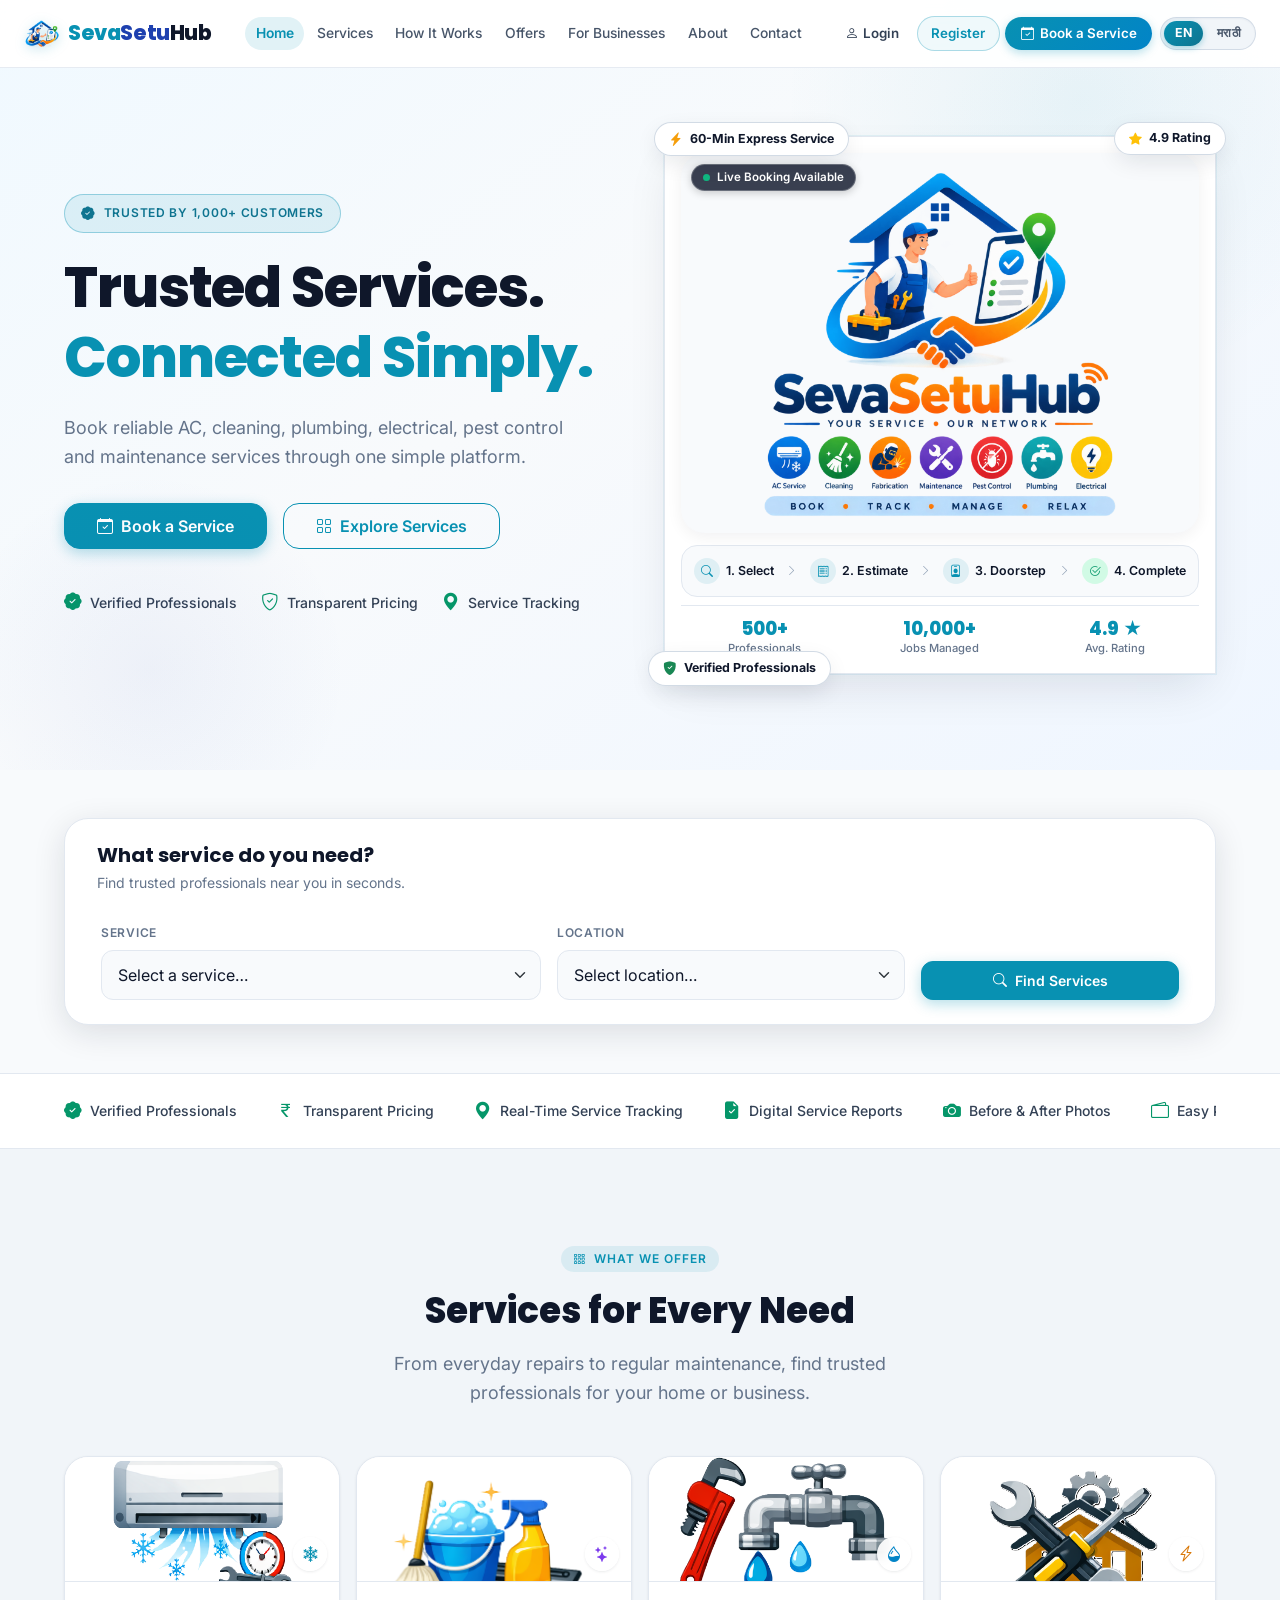
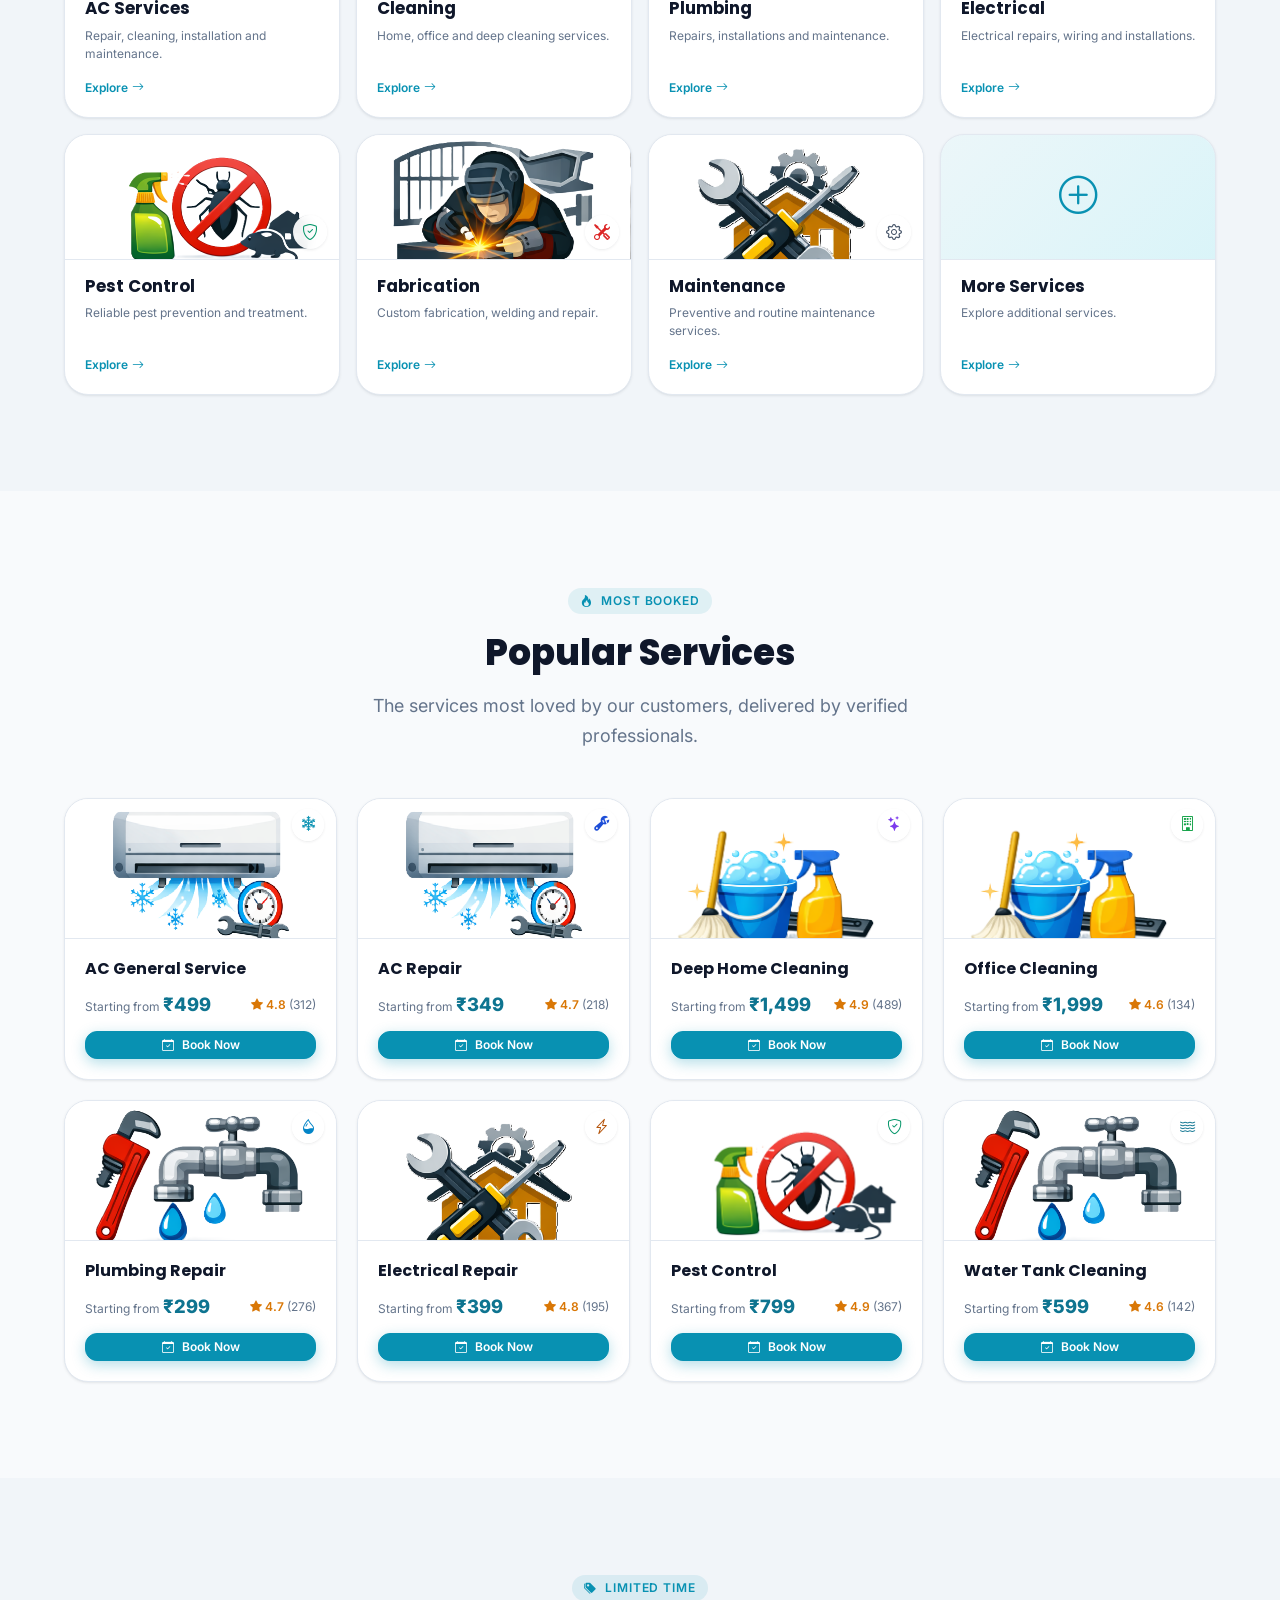
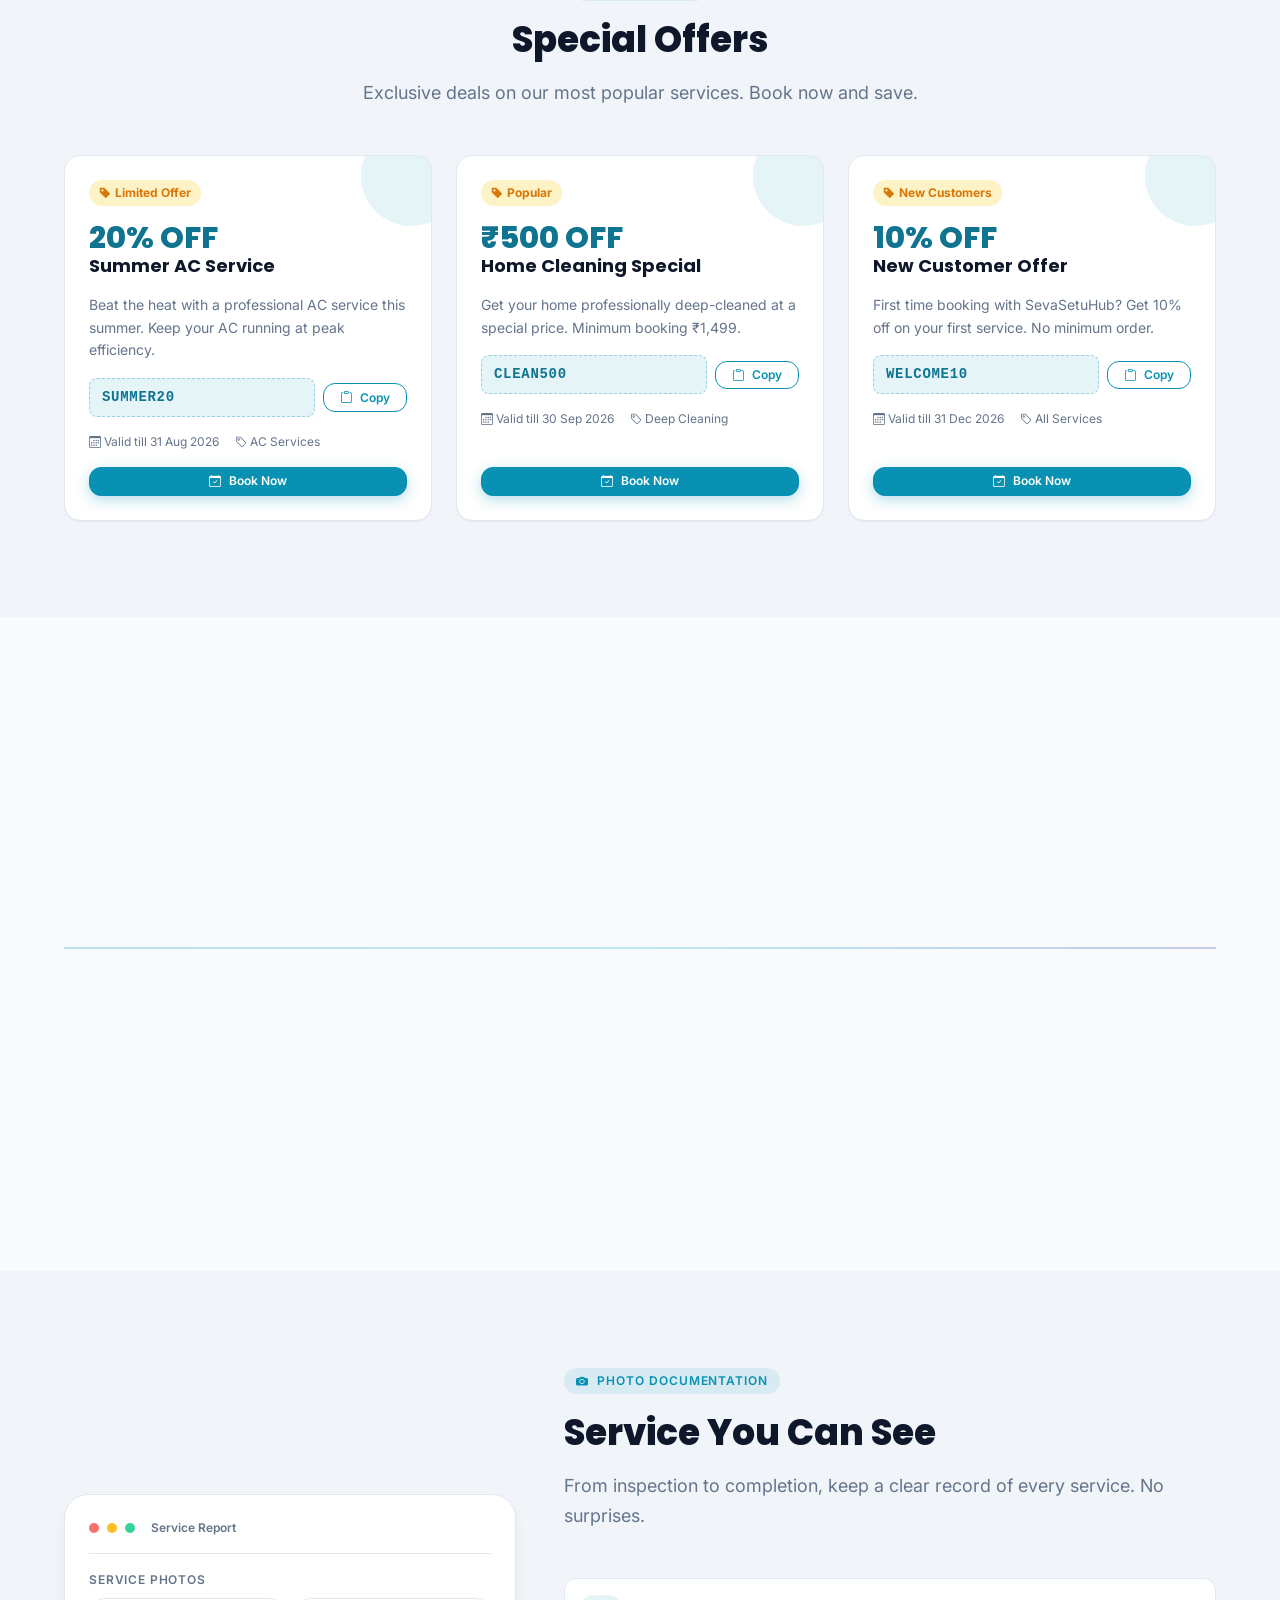
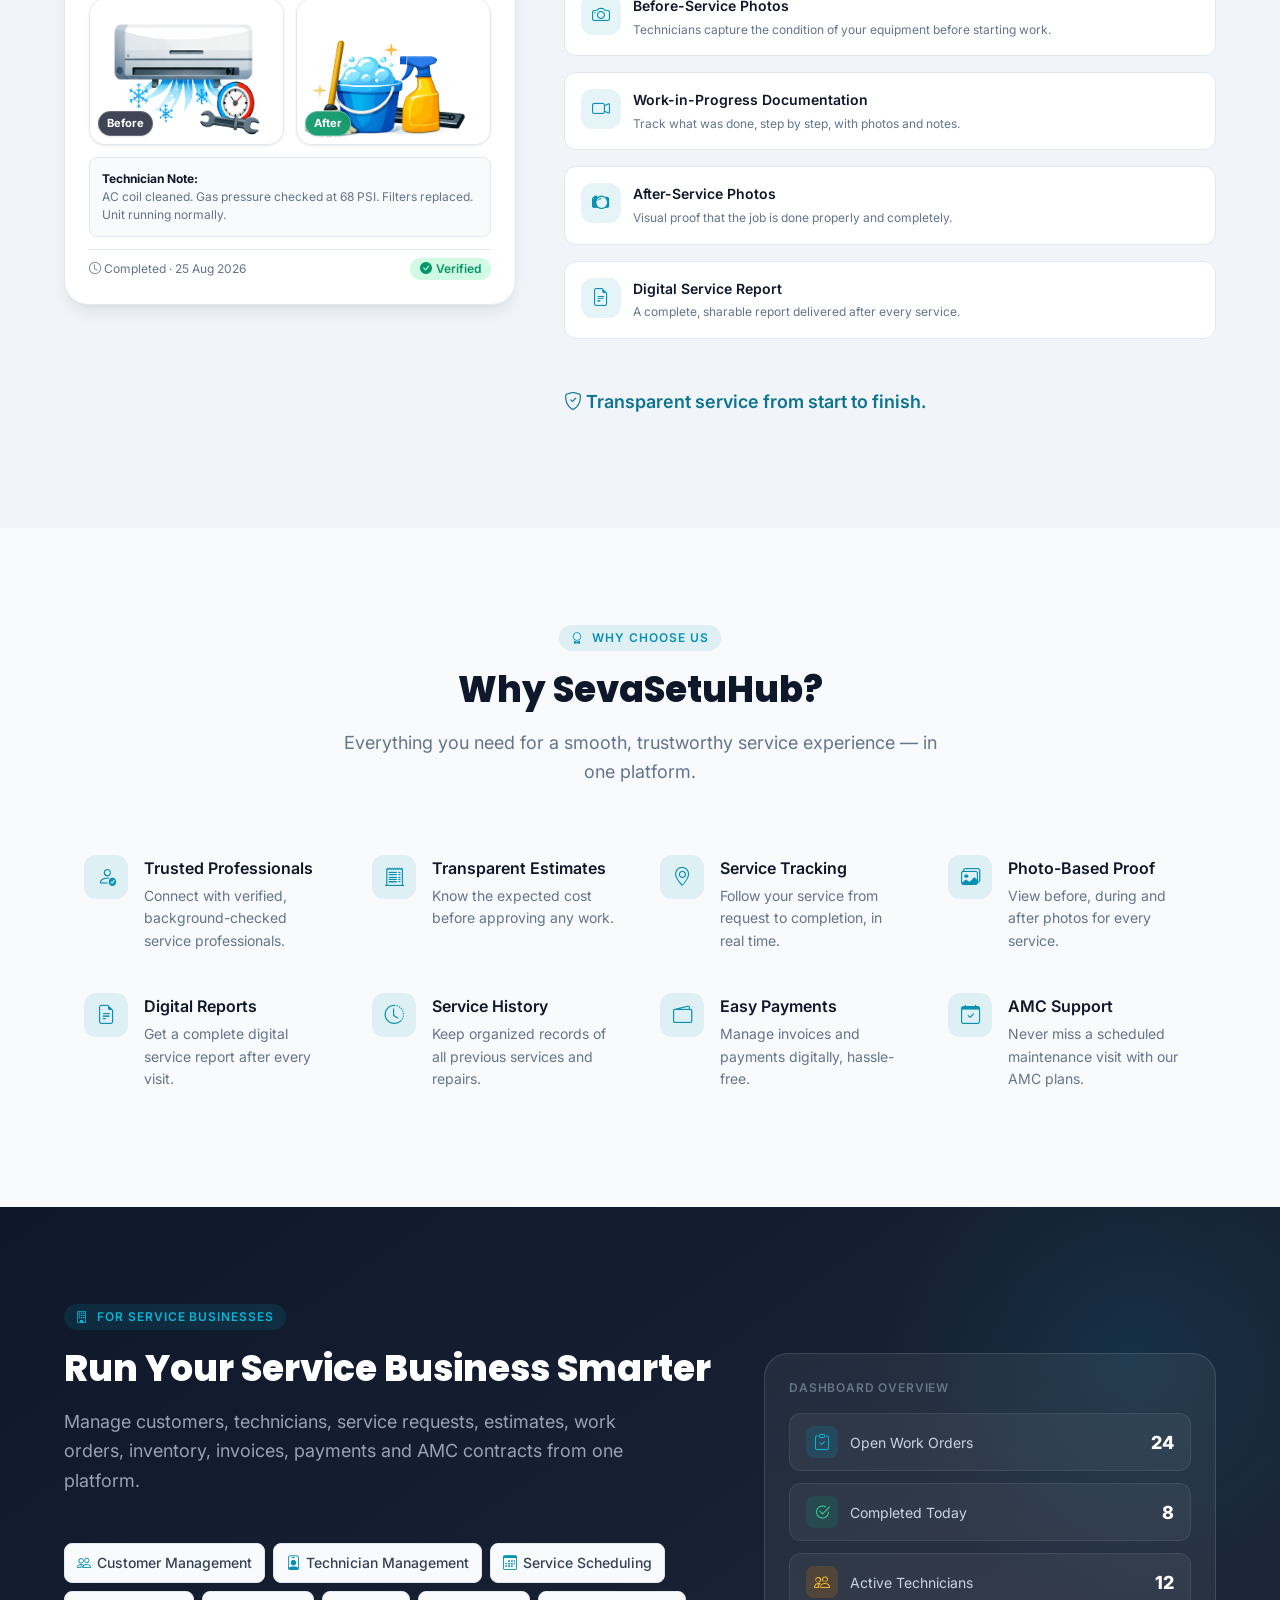
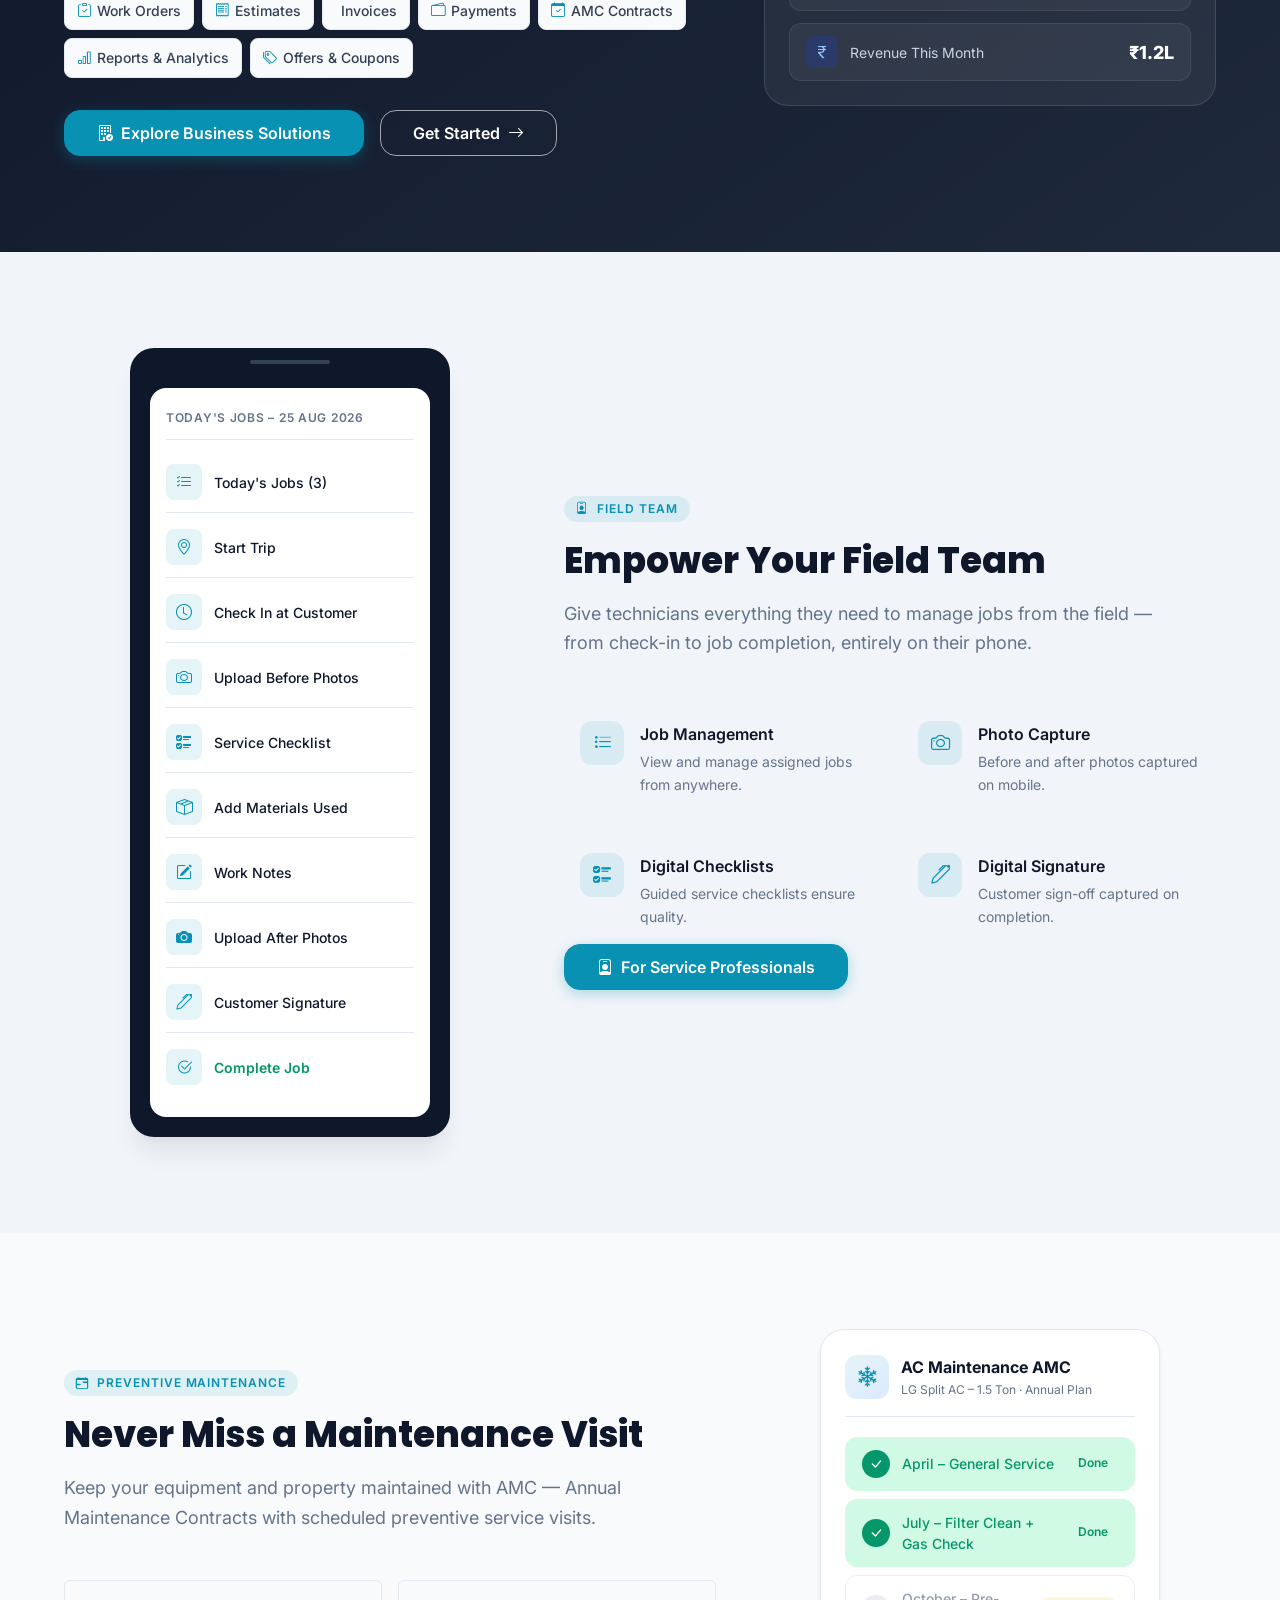
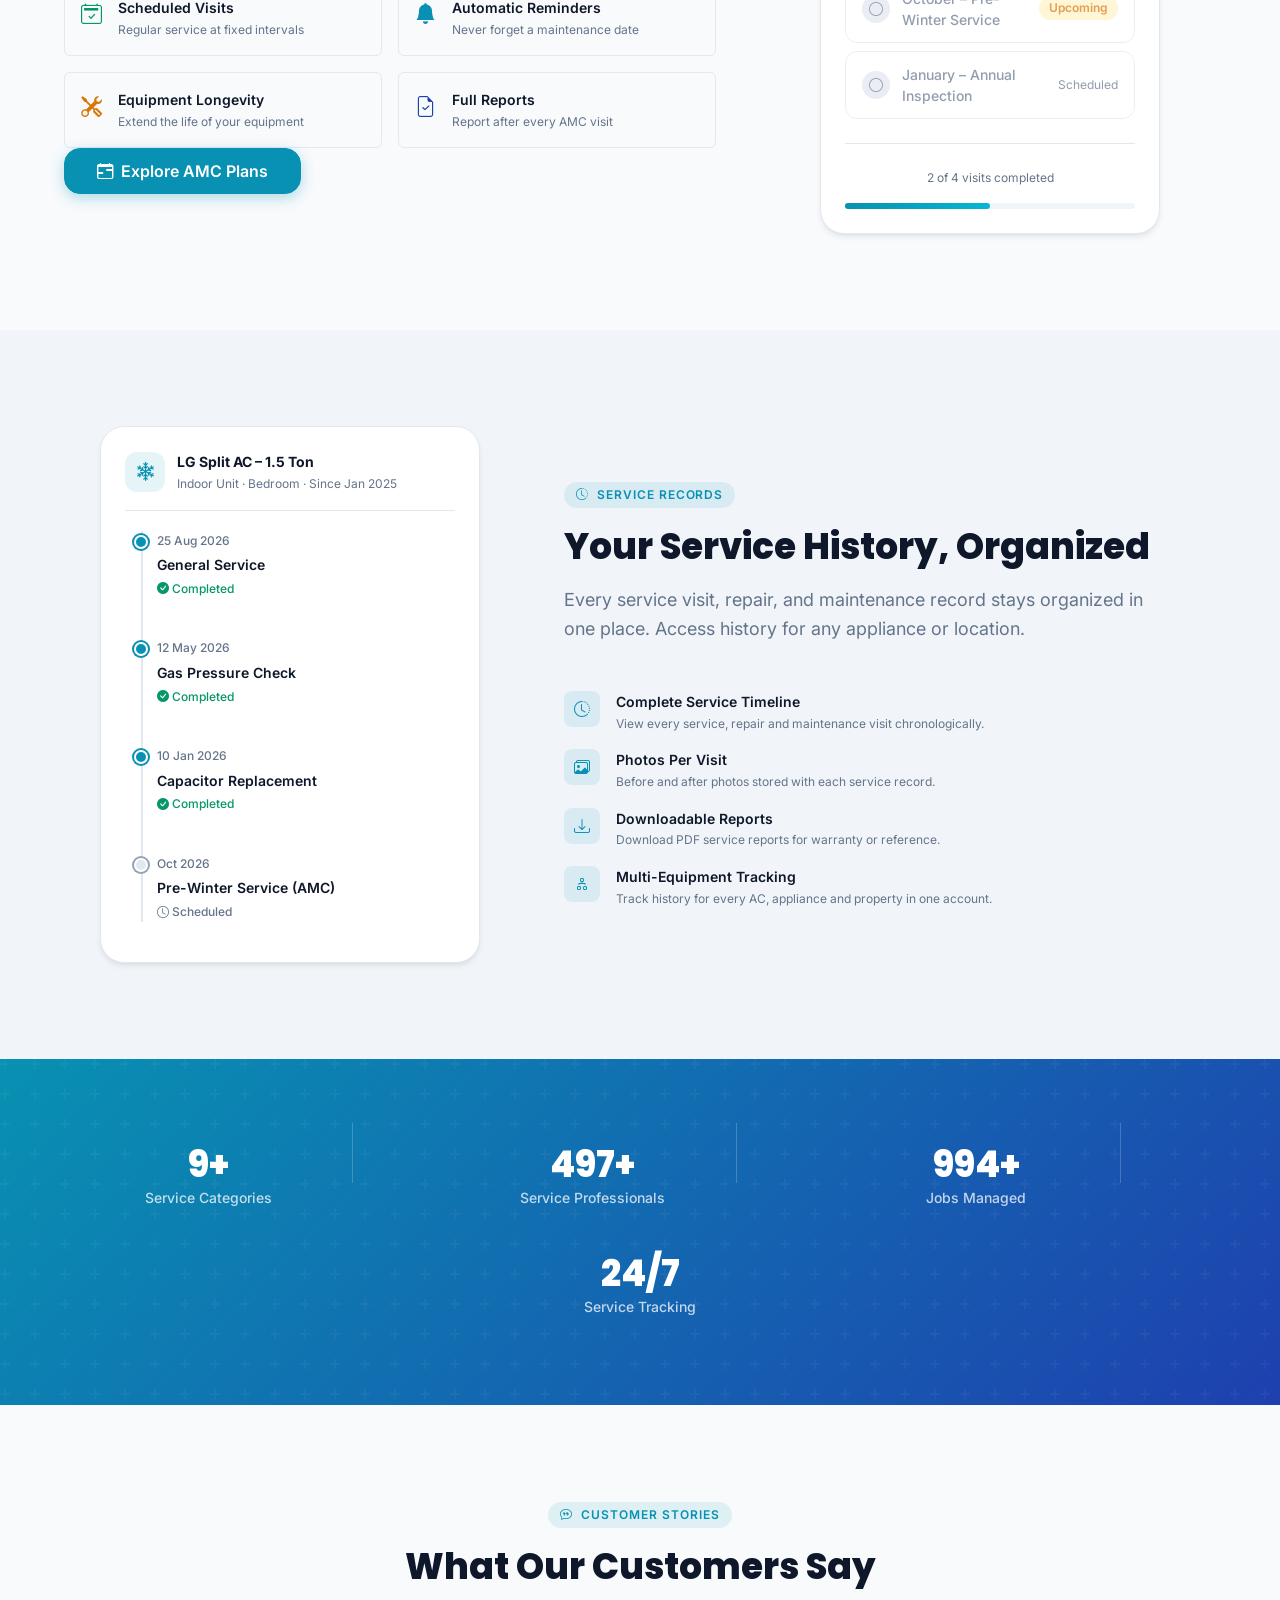
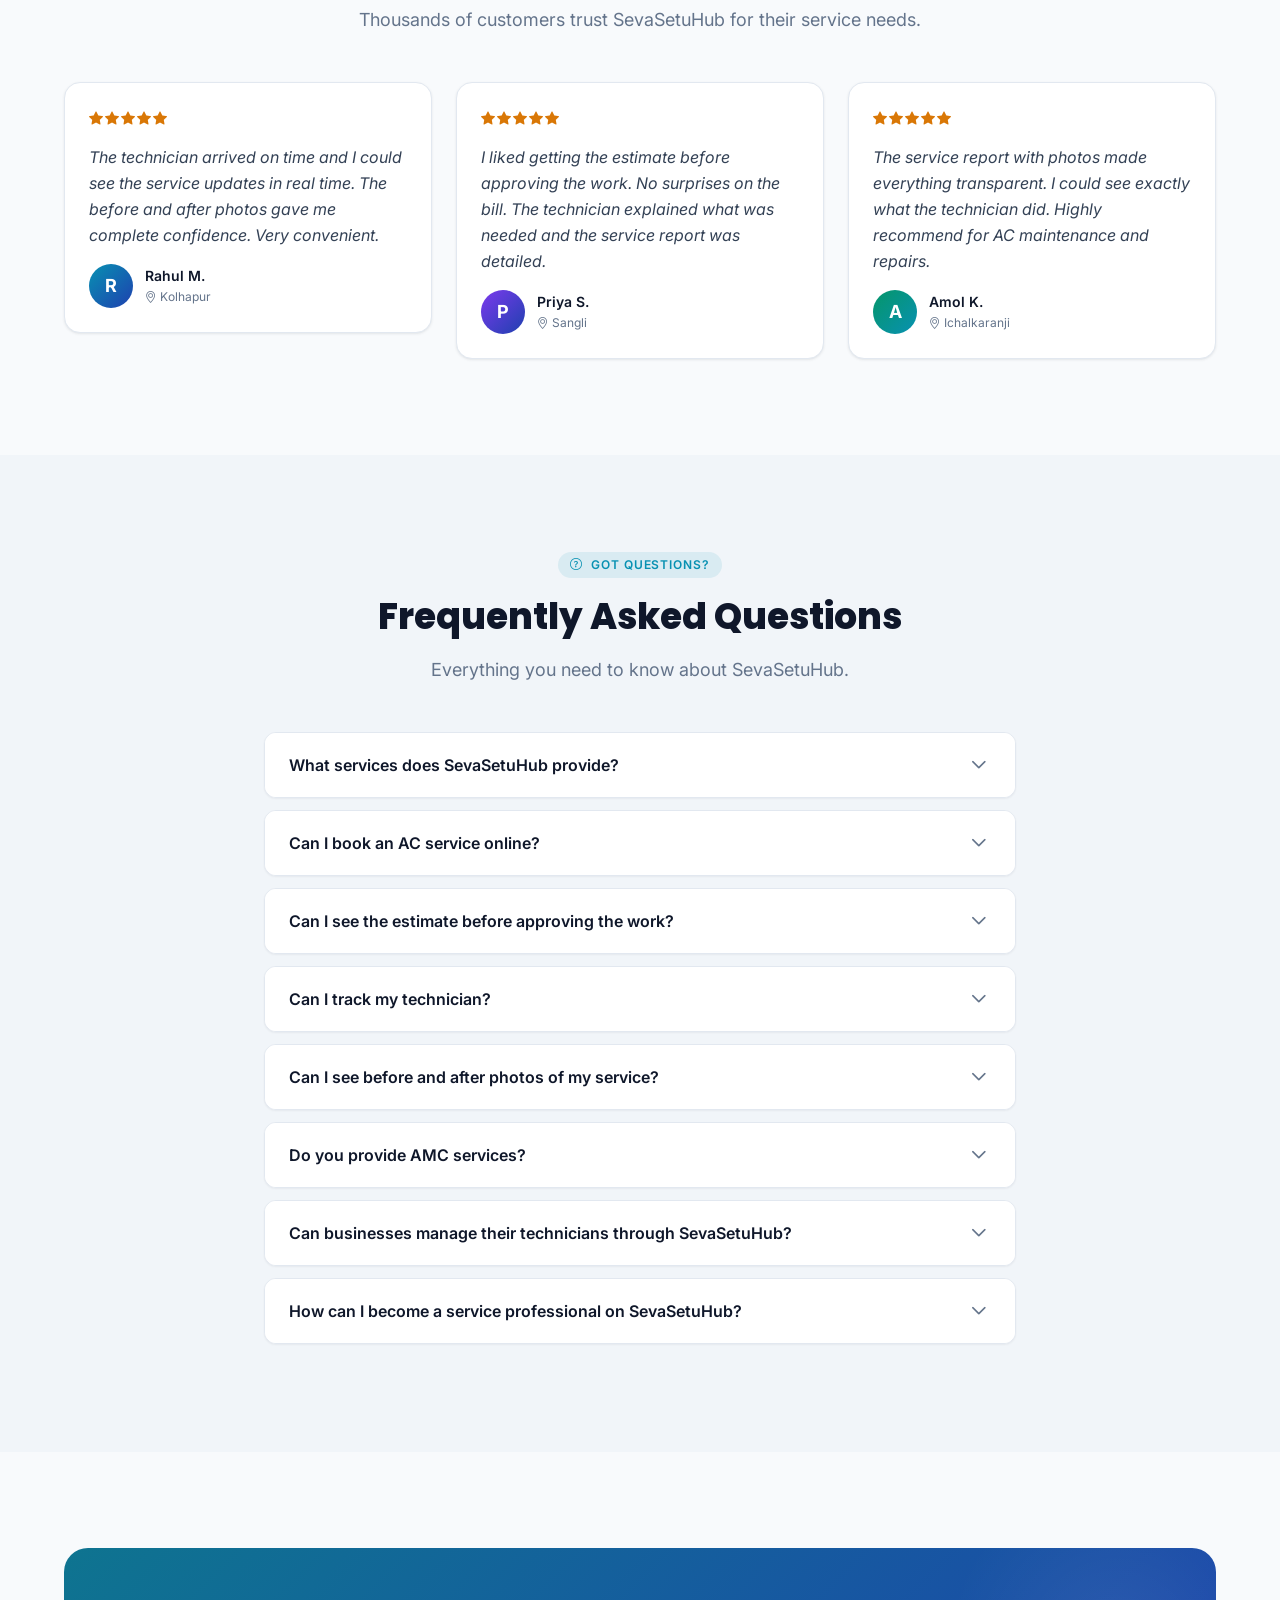
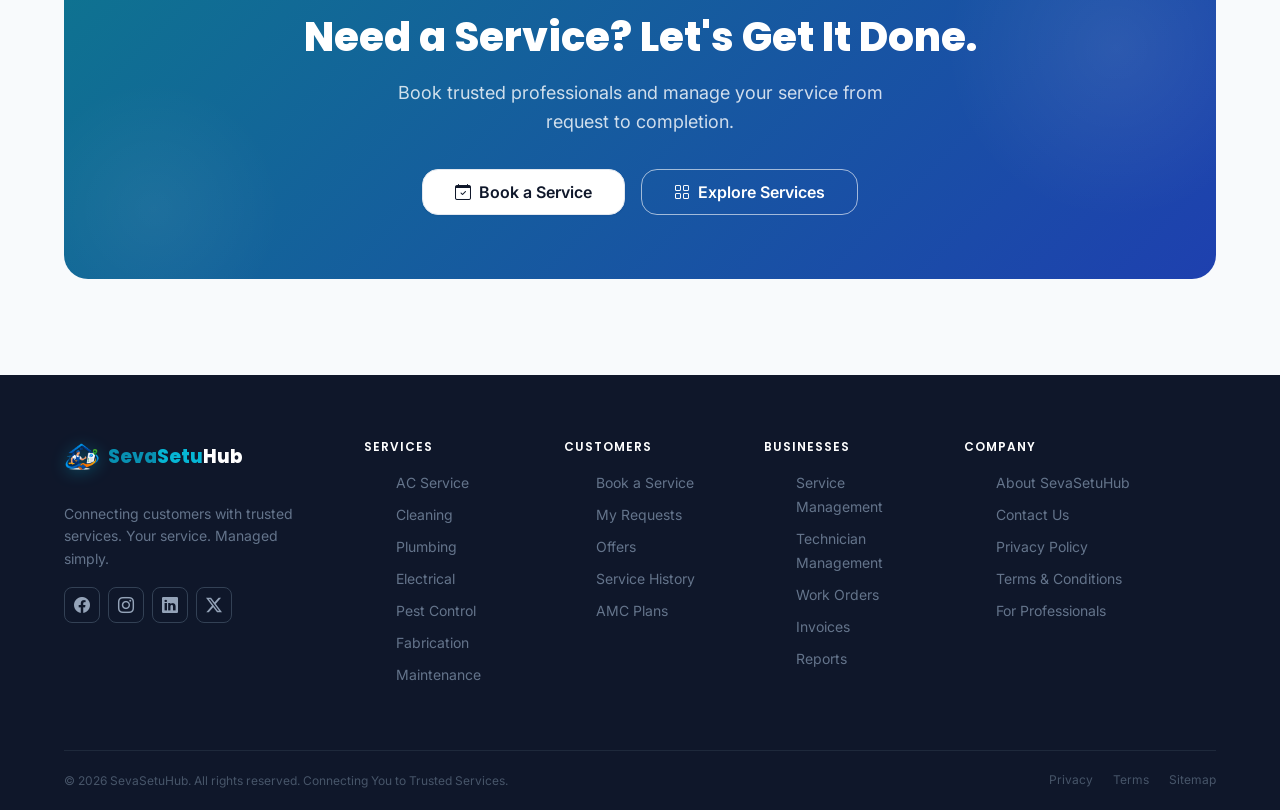
==== commit 6267c331: "feat: revamp landing page header and hero section with new visuals and localization support" ====
--- a/index.html
+++ b/index.html
@@ -88,19 +88,17 @@
 <!-- ══════════════════════════════════════════════════════════
      NAVBAR
      ══════════════════════════════════════════════════════════ -->
-<header>
+<header class="site-header">
     <nav
         id="main-navbar"
         class="setu-navbar navbar navbar-expand-xl"
         role="navigation"
         aria-label="Main navigation"
     >
-        <div class="container">
+        <div class="container-fluid px-3 px-xl-4 navbar-inner-container">
             <!-- Brand -->
-            <a class="navbar-brand" href="#" data-i18n-aria="nav.aria_home" aria-label="SevaSetuHub – Home">
-                <div class="brand-logo-icon" aria-hidden="true">
-                    <i class="bi bi-link-45deg"></i>
-                </div>
+            <a class="navbar-brand d-flex align-items-center gap-2" href="#" data-i18n-aria="nav.aria_home" aria-label="SevaSetuHub – Home">
+                <img src="assets/images/logo.png" alt="SevaSetuHub Logo" class="brand-logo-img" width="38" height="38" />
                 <span>
                     <span class="brand-name-seva">Seva</span><span class="brand-name-setu">Setu</span><span class="brand-name-hub">Hub</span>
                 </span>
@@ -150,9 +148,6 @@
 
                 <!-- Right Controls -->
                 <div class="nav-right-controls">
-                    <!-- Language Switcher -->
-                    <div id="lang-switcher" class="lang-switcher" role="group" aria-label="Select language"></div>
-
                     <!-- Auth + CTA -->
                     <div class="nav-auth-group">
                         <a href="#" class="btn-nav-login" data-i18n-aria="nav.aria_login" aria-label="Login to your account">
@@ -167,6 +162,9 @@
                             <span data-i18n="nav.book_service">Book a Service</span>
                         </a>
                     </div>
+
+                    <!-- Language Switcher -->
+                    <div id="lang-switcher" class="lang-switcher" role="group" aria-label="Select language"></div>
                 </div>
             </div>
         </div>
@@ -225,92 +223,69 @@
                 </div>
             </div>
 
-            <!-- Right: Workflow Visual -->
+            <!-- Right: Hero Visual Showcase with Banner Image -->
             <div class="col-lg-6 animate-on-scroll delay-2">
                 <div class="hero-visual">
                     <!-- Floating Badges -->
                     <div class="hero-badge hero-badge-1" aria-hidden="true">
-                        <i class="bi bi-star-fill text-warning" style="font-size:0.75rem;"></i>
-                        <span data-i18n="hero.badge_rating">4.9 Rating</span>
+                        <i class="bi bi-star-fill text-warning" style="font-size:0.8rem;"></i>
+                        <span data-i18n="hero.badge_rating">4.9 ★ Rating (1,000+ Reviews)</span>
                     </div>
                     <div class="hero-badge hero-badge-2" aria-hidden="true">
-                        <i class="bi bi-check-circle-fill text-success" style="font-size:0.75rem;"></i>
-                        <span data-i18n="hero.badge_complete">Service Complete</span>
-                    </div>
-
-                    <div class="workflow-card" role="img" aria-label="Service workflow: from customer request to service completion">
-                        <p class="workflow-title" data-i18n="hero.workflow_title">How Your Service Works</p>
-
-                        <div class="workflow-steps">
-                            <!-- Step 1 -->
-                            <div class="workflow-step">
-                                <div class="wf-connector">
-                                    <div class="wf-dot" style="background:var(--primary-muted); color:var(--primary);">
-                                        <i class="bi bi-person" style="font-size:0.9rem;"></i>
-                                    </div>
-                                    <div class="wf-line"></div>
+                        <i class="bi bi-shield-fill-check text-success" style="font-size:0.85rem;"></i>
+                        <span data-i18n="hero.trust_verified">100% Verified Pros</span>
+                    </div>
+                    <div class="hero-badge hero-badge-3" aria-hidden="true">
+                        <i class="bi bi-lightning-charge-fill" style="color:#f59e0b; font-size:0.85rem;"></i>
+                        <span>60-Min Express Service</span>
+                    </div>
+
+                    <div class="hero-showcase-card" role="region" aria-label="SevaSetuHub Service Overview">
+                        <div class="hero-banner-wrap">
+                            <img src="assets/images/banner.png" alt="SevaSetuHub On-Demand Services Banner" class="hero-banner-img" />
+                            <div class="hero-banner-overlay">
+                                <div class="hero-live-pill">
+                                    <span class="pulse-dot"></span> Live Booking Available
                                 </div>
-                                <div class="wf-content">
-                                    <p class="wf-label" data-i18n="hero.wf_step1_label">You Request a Service</p>
-                                    <p class="wf-sublabel" data-i18n="hero.wf_step1_sub">Choose service, location and time</p>
-                                </div>
-                            </div>
-
-                            <!-- Step 2 -->
-                            <div class="workflow-step">
-                                <div class="wf-connector">
-                                    <div class="wf-dot" style="background:var(--info-light); color:var(--info);">
-                                        <i class="bi bi-file-earmark-check" style="font-size:0.9rem;"></i>
-                                    </div>
-                                    <div class="wf-line"></div>
-                                </div>
-                                <div class="wf-content">
-                                    <p class="wf-label" data-i18n="hero.wf_step2_label">Estimate Provided</p>
-                                    <p class="wf-sublabel" data-i18n="hero.wf_step2_sub">Transparent pricing before work begins</p>
-                                </div>
-                            </div>
-
-                            <!-- Step 3 -->
-                            <div class="workflow-step">
-                                <div class="wf-connector">
-                                    <div class="wf-dot" style="background:var(--warning-light); color:var(--warning);">
-                                        <i class="bi bi-person-badge" style="font-size:0.9rem;"></i>
-                                    </div>
-                                    <div class="wf-line"></div>
-                                </div>
-                                <div class="wf-content">
-                                    <p class="wf-label" data-i18n="hero.wf_step3_label">Professional Arrives</p>
-                                    <p class="wf-sublabel" data-i18n="hero.wf_step3_sub">Verified technician at your doorstep</p>
-                                </div>
-                            </div>
-
-                            <!-- Step 4 -->
-                            <div class="workflow-step">
-                                <div class="wf-connector">
-                                    <div class="wf-dot" style="background:var(--success-light); color:var(--success);">
-                                        <i class="bi bi-check2-circle" style="font-size:0.9rem;"></i>
-                                    </div>
-                                </div>
-                                <div class="wf-content">
-                                    <p class="wf-label" data-i18n="hero.wf_step4_label">Service Completed</p>
-                                    <p class="wf-sublabel" data-i18n="hero.wf_step4_sub">Digital report &amp; invoice delivered</p>
-                                </div>
+                            </div>
+                        </div>
+
+                        <!-- Mini Process Step Indicators -->
+                        <div class="hero-mini-workflow">
+                            <div class="mini-wf-step">
+                                <div class="mini-wf-icon"><i class="bi bi-search"></i></div>
+                                <span>1. Select</span>
+                            </div>
+                            <i class="bi bi-chevron-right mini-wf-arrow" aria-hidden="true"></i>
+                            <div class="mini-wf-step">
+                                <div class="mini-wf-icon"><i class="bi bi-receipt"></i></div>
+                                <span>2. Estimate</span>
+                            </div>
+                            <i class="bi bi-chevron-right mini-wf-arrow" aria-hidden="true"></i>
+                            <div class="mini-wf-step">
+                                <div class="mini-wf-icon"><i class="bi bi-person-badge"></i></div>
+                                <span>3. Doorstep</span>
+                            </div>
+                            <i class="bi bi-chevron-right mini-wf-arrow" aria-hidden="true"></i>
+                            <div class="mini-wf-step">
+                                <div class="mini-wf-icon success"><i class="bi bi-check2-circle"></i></div>
+                                <span>4. Complete</span>
                             </div>
                         </div>
 
                         <!-- Bottom stat bar -->
-                        <div class="d-flex gap-4 pt-4 mt-4 border-top" style="border-color: var(--border) !important;">
-                            <div>
-                                <div style="font-size:1.25rem; font-weight:800; color:var(--primary); font-family:var(--font-heading);">500+</div>
-                                <div style="font-size:0.7rem; color:var(--text-muted);" data-i18n="hero.stat_professionals">Professionals</div>
-                            </div>
-                            <div>
-                                <div style="font-size:1.25rem; font-weight:800; color:var(--primary); font-family:var(--font-heading);">1,000+</div>
-                                <div style="font-size:0.7rem; color:var(--text-muted);" data-i18n="hero.stat_jobs">Jobs Managed</div>
-                            </div>
-                            <div>
-                                <div style="font-size:1.25rem; font-weight:800; color:var(--primary); font-family:var(--font-heading);">4.9★</div>
-                                <div style="font-size:0.7rem; color:var(--text-muted);" data-i18n="hero.stat_rating">Avg. Rating</div>
+                        <div class="hero-stats-strip">
+                            <div class="hero-stat-cell">
+                                <div class="stat-num">500+</div>
+                                <div class="stat-lbl" data-i18n="hero.stat_professionals">Verified Pros</div>
+                            </div>
+                            <div class="hero-stat-cell">
+                                <div class="stat-num">10,000+</div>
+                                <div class="stat-lbl" data-i18n="hero.stat_jobs">Jobs Managed</div>
+                            </div>
+                            <div class="hero-stat-cell">
+                                <div class="stat-num">4.9 ★</div>
+                                <div class="stat-lbl" data-i18n="hero.stat_rating">Avg. Rating</div>
                             </div>
                         </div>
                     </div>
@@ -578,15 +553,19 @@
 
                     <div class="ba-content-row">
                         <div>
-                            <p class="ba-section-title" data-i18n="ba.photos_title">Service Photos</p>
+                            <p class="ba-section-title" data-i18n="ba.photos_title">Verified Inspection Photos</p>
                             <div class="ba-photo-grid">
-                                <div class="ba-photo-placeholder before-ph" role="img" aria-label="Before service photo">
-                                    <i class="bi bi-camera" aria-hidden="true"></i>
-                                    <span data-i18n="ba.before">Before</span>
+                                <div class="ba-photo-card" role="img" aria-label="Before service inspection">
+                                    <div class="ba-img-container">
+                                        <img src="assets/images/acservice.png" alt="Before AC Service" class="ba-photo-img" />
+                                        <span class="ba-photo-tag tag-before" data-i18n="ba.before">Before Service</span>
+                                    </div>
                                 </div>
-                                <div class="ba-photo-placeholder after-ph" role="img" aria-label="After service photo">
-                                    <i class="bi bi-camera-fill" aria-hidden="true"></i>
-                                    <span data-i18n="ba.after">After</span>
+                                <div class="ba-photo-card" role="img" aria-label="After completed service">
+                                    <div class="ba-img-container">
+                                        <img src="assets/images/cleaning.png" alt="After Deep Cleaning" class="ba-photo-img" />
+                                        <span class="ba-photo-tag tag-after" data-i18n="ba.after">After Complete</span>
+                                    </div>
                                 </div>
                             </div>
                         </div>
@@ -1522,10 +1501,8 @@
             <!-- Brand Column -->
             <div class="col-lg-3 col-md-6 footer-brand">
                 <a href="#" class="navbar-brand mb-3 d-inline-flex align-items-center gap-2" aria-label="SevaSetuHub Home">
-                    <div class="brand-logo-icon" aria-hidden="true" style="width:34px; height:34px; font-size:1.05rem;">
-                        <i class="bi bi-link-45deg"></i>
-                    </div>
-                    <span style="font-size:1.1rem; font-weight:800; font-family:var(--font-heading);">
+                    <img src="assets/images/logo.png" alt="SevaSetuHub Logo" class="footer-logo-img" width="36" height="36" />
+                    <span style="font-size:1.15rem; font-weight:800; font-family:var(--font-heading);">
                         <span style="color:var(--primary);">Seva</span><span style="color:var(--accent);">Setu</span><span style="color:#fff;">Hub</span>
                     </span>
                 </a>
@@ -1627,24 +1604,12 @@
 <div id="toast-container" aria-live="polite" aria-atomic="true"></div>
 
 <!-- ══════════════════════════════════════════════════════════
-     SCRIPTS (deferred for performance)
-     Load order: i18n → components → landing
-     ══════════════════════════════════════════════════════════ -->
-<script
-    src="https://code.jquery.com/jquery-3.7.1.min.js"
-    integrity="sha256-/JqT3SQfawRcv/BIHPThkBvs0OEvtFFmqPF/lYI/Cxo="
-    crossorigin="anonymous"
-    defer
-></script>
-<script
-    src="https://cdn.jsdelivr.net/npm/bootstrap@5.3.3/dist/js/bootstrap.bundle.min.js"
-    integrity="sha384-YvpcrYf0tY3lHB60NNkmXc4s9bIOgUxi8T/jzmfcTJyOSeI4G10FBq3vDa6Lfrc"
-    crossorigin="anonymous"
-    defer
-></script>
+     SCRIPTS
+     ══════════════════════════════════════════════════════════ -->
+<script src="https://cdn.jsdelivr.net/npm/bootstrap@5.3.3/dist/js/bootstrap.bundle.min.js"></script>
 <script src="assets/js/i18n.js"></script>
-<script src="assets/js/components.js" defer></script>
-<script src="assets/js/landing.js" defer></script>
+<script src="assets/js/components.js"></script>
+<script src="assets/js/landing.js"></script>
 
 </body>
 </html>
--- a/assets/css/components.css
+++ b/assets/css/components.css
@@ -169,18 +169,17 @@
 .service-category-card {
     background: var(--surface);
     border: 1px solid var(--border);
-    border-radius: var(--radius-lg);
-    padding: var(--space-6);
+    border-radius: var(--radius-xl);
+    padding: 0;
     cursor: pointer;
     transition: all var(--transition-base);
     position: relative;
     overflow: hidden;
     display: flex;
     flex-direction: column;
-    gap: var(--space-3);
     text-align: left;
     width: 100%;
-    box-shadow: var(--shadow-xs);
+    box-shadow: var(--shadow-sm);
 }
 
 .service-category-card::before {
@@ -194,6 +193,7 @@
     transform: scaleX(0);
     transform-origin: left;
     transition: transform var(--transition-base);
+    z-index: 2;
 }
 
 .service-category-card:hover::before {
@@ -202,19 +202,77 @@
 
 .service-category-card:hover {
     border-color: var(--border-brand);
-    box-shadow: var(--shadow-md);
-    transform: translateY(-4px);
+    box-shadow: var(--shadow-lg);
+    transform: translateY(-5px);
+}
+
+.service-category-card .card-thumb-wrap {
+    height: 125px;
+    width: 100%;
+    position: relative;
+    overflow: hidden;
+    display: flex;
+    align-items: center;
+    justify-content: center;
+    border-bottom: 1px solid var(--border);
+}
+
+.service-category-card .card-thumb-img {
+    width: 100%;
+    height: 100%;
+    object-fit: cover;
+    transition: transform 0.4s ease;
+}
+
+.service-category-card:hover .card-thumb-img {
+    transform: scale(1.08);
+}
+
+.service-category-card .card-icon-floating {
+    position: absolute;
+    bottom: 10px;
+    right: 12px;
+    width: 34px;
+    height: 34px;
+    background: rgba(255, 255, 255, 0.92);
+    backdrop-filter: blur(6px);
+    border-radius: var(--radius-full);
+    display: flex;
+    align-items: center;
+    justify-content: center;
+    font-size: 1rem;
+    box-shadow: var(--shadow-sm);
+    transition: all var(--transition-fast);
+}
+
+.service-category-card:hover .card-icon-floating {
+    transform: scale(1.12);
+    background: #ffffff;
+}
+
+.service-category-card .card-thumb-icon-only {
+    display: flex;
+    align-items: center;
+    justify-content: center;
+}
+
+.service-category-card .card-content-wrap {
+    padding: var(--space-4) var(--space-5) var(--space-5);
+    display: flex;
+    flex-direction: column;
+    gap: var(--space-2);
+    flex: 1;
 }
 
 .service-category-card .card-icon-wrap {
-    width: 52px;
-    height: 52px;
+    width: 48px;
+    height: 48px;
     border-radius: var(--radius-md);
     background: var(--primary-muted);
     display: flex;
     align-items: center;
     justify-content: center;
-    font-size: 1.375rem;
+    font-size: 1.25rem;
     color: var(--primary);
     transition: all var(--transition-base);
     flex-shrink: 0;
@@ -227,29 +285,29 @@
 }
 
 .service-category-card .card-title {
-    font-size: var(--text-base);
-    font-weight: var(--weight-semibold);
+    font-size: 1.05rem;
+    font-weight: 700;
     color: var(--text-primary);
     margin: 0;
 }
 
 .service-category-card .card-desc {
-    font-size: var(--text-sm);
+    font-size: var(--text-xs);
     color: var(--text-muted);
-    line-height: var(--leading-relaxed);
+    line-height: 1.5;
     margin: 0;
     flex: 1;
 }
 
 .service-category-card .card-link {
-    font-size: var(--text-sm);
+    font-size: var(--text-xs);
     font-weight: var(--weight-semibold);
     color: var(--primary);
     display: inline-flex;
     align-items: center;
     gap: 4px;
     transition: gap var(--transition-fast);
-    margin-top: auto;
+    margin-top: var(--space-2);
 }
 
 .service-category-card:hover .card-link {
@@ -262,22 +320,60 @@
 .popular-service-card {
     background: var(--surface);
     border: 1px solid var(--border);
-    border-radius: var(--radius-lg);
+    border-radius: var(--radius-xl);
     overflow: hidden;
     transition: all var(--transition-base);
-    box-shadow: var(--shadow-xs);
+    box-shadow: var(--shadow-sm);
     display: flex;
     flex-direction: column;
 }
 
 .popular-service-card:hover {
-    box-shadow: var(--shadow-lg);
+    box-shadow: var(--shadow-xl);
     border-color: var(--border-brand);
-    transform: translateY(-4px);
+    transform: translateY(-5px);
+}
+
+.popular-service-card .service-img-area {
+    height: 140px;
+    width: 100%;
+    position: relative;
+    overflow: hidden;
+    display: flex;
+    align-items: center;
+    justify-content: center;
+    border-bottom: 1px solid var(--border);
+}
+
+.popular-service-card .popular-card-img {
+    width: 100%;
+    height: 100%;
+    object-fit: cover;
+    transition: transform 0.4s ease;
+}
+
+.popular-service-card:hover .popular-card-img {
+    transform: scale(1.08);
+}
+
+.popular-service-card .service-badge-pill {
+    position: absolute;
+    top: 10px;
+    right: 12px;
+    width: 32px;
+    height: 32px;
+    background: rgba(255, 255, 255, 0.92);
+    backdrop-filter: blur(6px);
+    border-radius: var(--radius-full);
+    display: flex;
+    align-items: center;
+    justify-content: center;
+    font-size: 0.95rem;
+    box-shadow: var(--shadow-sm);
 }
 
 .popular-service-card .service-icon-area {
-    height: 120px;
+    height: 130px;
     display: flex;
     align-items: center;
     justify-content: center;
@@ -295,7 +391,7 @@
 }
 
 .popular-service-card .service-body {
-    padding: var(--space-4) var(--space-5);
+    padding: var(--space-5);
     display: flex;
     flex-direction: column;
     gap: var(--space-3);
@@ -303,8 +399,8 @@
 }
 
 .popular-service-card .service-name {
-    font-size: var(--text-base);
-    font-weight: var(--weight-semibold);
+    font-size: 1rem;
+    font-weight: 700;
     color: var(--text-primary);
     margin: 0;
 }
@@ -317,13 +413,13 @@
 }
 
 .popular-service-card .service-price {
-    font-size: var(--text-sm);
+    font-size: var(--text-xs);
     color: var(--text-muted);
 }
 
 .popular-service-card .service-price strong {
-    font-size: var(--text-lg);
-    font-weight: var(--weight-bold);
+    font-size: 1.15rem;
+    font-weight: 800;
     color: var(--primary-dark);
 }
 
@@ -1161,24 +1257,39 @@
 /* ══════════════════════════════════════════════════════════
    NAVBAR CUSTOM (Modern Glassmorphic Header)
    ══════════════════════════════════════════════════════════ */
+.site-header {
+    position: fixed;
+    top: 0;
+    left: 0;
+    right: 0;
+    width: 100%;
+    z-index: 1040;
+    transition: all 0.3s ease;
+}
+
 .setu-navbar {
-    background: rgba(255, 255, 255, 0.92);
+    background: rgba(255, 255, 255, 0.94);
     backdrop-filter: blur(16px);
     -webkit-backdrop-filter: blur(16px);
     border-bottom: 1px solid rgba(226, 232, 240, 0.85);
-    min-height: 72px;
-    transition: all var(--transition-base);
-    position: sticky;
-    top: 0;
-    z-index: var(--z-sticky);
-    display: flex;
-    align-items: center;
+    min-height: 68px;
+    transition: all 0.25s cubic-bezier(0.4, 0, 0.2, 1);
+    display: flex;
+    align-items: center;
+    width: 100%;
 }
 
 .setu-navbar.scrolled {
     background: rgba(255, 255, 255, 0.98);
-    box-shadow: 0 4px 20px rgba(15, 23, 42, 0.08);
-    border-bottom-color: var(--border);
+    min-height: 62px;
+    box-shadow: 0 4px 24px -2px rgba(15, 23, 42, 0.08), 0 2px 6px -1px rgba(15, 23, 42, 0.04);
+    border-bottom-color: rgba(203, 213, 225, 0.9);
+}
+
+.navbar-inner-container {
+    max-width: 1440px;
+    margin: 0 auto;
+    width: 100%;
 }
 
 .setu-navbar .navbar-brand {
@@ -1187,48 +1298,58 @@
     gap: 10px;
     font-family: var(--font-heading);
     font-weight: 800;
-    font-size: 1.35rem;
+    font-size: 1.28rem;
     color: var(--text-primary);
     text-decoration: none;
     line-height: 1;
     letter-spacing: -0.02em;
     padding: 0;
-    margin-right: var(--space-6);
-}
-
-.setu-navbar .brand-logo-icon {
-    width: 40px;
-    height: 40px;
-    background: linear-gradient(135deg, var(--primary) 0%, var(--secondary) 100%);
-    border-radius: 11px;
-    display: flex;
-    align-items: center;
-    justify-content: center;
-    color: #ffffff;
-    font-size: 1.25rem;
+    margin-right: 1.25rem !important;
     flex-shrink: 0;
-    box-shadow: 0 4px 14px rgba(8, 145, 178, 0.28);
-    transition: transform var(--transition-fast), box-shadow var(--transition-fast);
-}
-
-.setu-navbar .navbar-brand:hover .brand-logo-icon {
-    transform: scale(1.05);
-    box-shadow: 0 6px 18px rgba(8, 145, 178, 0.38);
+}
+
+.setu-navbar .brand-logo-img {
+    width: 36px;
+    height: 36px;
+    object-fit: contain;
+    border-radius: 9px;
+    filter: drop-shadow(0 2px 6px rgba(8, 145, 178, 0.25));
+    transition: transform var(--transition-fast);
+}
+
+.setu-navbar .navbar-brand:hover .brand-logo-img {
+    transform: scale(1.06);
+}
+
+.footer-logo-img {
+    width: 36px;
+    height: 36px;
+    object-fit: contain;
+    border-radius: 8px;
+    filter: drop-shadow(0 2px 8px rgba(6, 182, 212, 0.4));
+    transition: transform var(--transition-fast);
+}
+
+.footer-brand .navbar-brand:hover .footer-logo-img {
+    transform: scale(1.08);
 }
 
 .setu-navbar .brand-name-seva { color: var(--primary); font-weight: 800; }
 .setu-navbar .brand-name-setu { color: var(--secondary); font-weight: 800; }
-.setu-navbar .brand-name-hub  { color: var(--neutral-900); font-weight: 800; }
+.setu-navbar .brand-name-hub  { color: var(--neutral-900); font-weight: 800; margin-right: 2px; }
 
 .setu-navbar .navbar-nav {
-    gap: 4px;
+    display: flex;
+    align-items: center;
+    gap: 2px;
+    padding: 0 0.25rem;
 }
 
 .setu-navbar .nav-link {
-    font-size: 0.92rem;
+    font-size: 0.865rem;
     font-weight: 500;
     color: var(--neutral-600);
-    padding: 0.45rem 0.85rem !important;
+    padding: 0.38rem 0.65rem !important;
     border-radius: var(--radius-full);
     transition: all var(--transition-fast);
     position: relative;
@@ -1250,23 +1371,24 @@
 .nav-right-controls {
     display: flex;
     align-items: center;
-    gap: var(--space-3);
+    gap: 0.5rem;
     margin-left: auto;
+    flex-shrink: 0;
 }
 
 .nav-auth-group {
     display: flex;
     align-items: center;
-    gap: var(--space-2);
+    gap: 0.35rem;
 }
 
 /* Nav specific buttons */
 .btn-nav-login {
     display: inline-flex;
     align-items: center;
-    gap: 6px;
-    padding: 0.45rem 0.9rem;
-    font-size: 0.875rem;
+    gap: 5px;
+    padding: 0.38rem 0.7rem;
+    font-size: 0.835rem;
     font-weight: 600;
     color: var(--neutral-700);
     background: transparent;
@@ -1274,6 +1396,7 @@
     border-radius: var(--radius-full);
     text-decoration: none;
     transition: all var(--transition-fast);
+    white-space: nowrap;
 }
 
 .btn-nav-login:hover {
@@ -1284,8 +1407,8 @@
 .btn-nav-register {
     display: inline-flex;
     align-items: center;
-    padding: 0.45rem 1rem;
-    font-size: 0.875rem;
+    padding: 0.38rem 0.85rem;
+    font-size: 0.835rem;
     font-weight: 600;
     color: var(--primary);
     background: rgba(8, 145, 178, 0.06);
@@ -1293,6 +1416,7 @@
     border-radius: var(--radius-full);
     text-decoration: none;
     transition: all var(--transition-fast);
+    white-space: nowrap;
 }
 
 .btn-nav-register:hover {
@@ -1306,29 +1430,29 @@
     display: inline-flex;
     align-items: center;
     gap: 6px;
-    padding: 0.5rem 1.15rem;
-    font-size: 0.875rem;
+    padding: 0.42rem 0.95rem;
+    font-size: 0.835rem;
     font-weight: 600;
     color: #ffffff !important;
     background: linear-gradient(135deg, var(--primary) 0%, #0284c7 100%);
     border: none;
     border-radius: var(--radius-full);
     text-decoration: none;
-    box-shadow: 0 4px 14px rgba(8, 145, 178, 0.32);
+    box-shadow: 0 3px 10px rgba(8, 145, 178, 0.28);
     transition: all var(--transition-fast);
     white-space: nowrap;
 }
 
 .nav-book-btn:hover {
     transform: translateY(-1px);
-    box-shadow: 0 6px 18px rgba(8, 145, 178, 0.42);
+    box-shadow: 0 5px 14px rgba(8, 145, 178, 0.38);
     filter: brightness(1.05);
 }
 
 .setu-navbar .navbar-toggler {
     border: 1.5px solid var(--border);
     border-radius: var(--radius-md);
-    padding: 7px 11px;
+    padding: 6px 10px;
     background: rgba(248, 250, 252, 0.8);
     transition: all var(--transition-fast);
 }
--- a/assets/css/landing.css
+++ b/assets/css/landing.css
@@ -87,129 +87,194 @@
 }
 
 /* ── Hero Workflow Visual ──────────────────────────────── */
+/* ── Hero Showcase Visual with Banner ───────────────────── */
 .hero-visual {
     position: relative;
-}
-
-.workflow-card {
+    max-width: 560px;
+    margin: 0 auto;
+}
+
+.hero-showcase-card {
     background: var(--surface);
     border: 1px solid var(--border);
+    border-radius: var(--radius-2xl);
+    padding: var(--space-4);
+    box-shadow: 0 20px 45px -12px rgba(15, 23, 42, 0.12), 0 0 0 1px rgba(8, 145, 178, 0.08);
+    position: relative;
+    overflow: visible;
+}
+
+.hero-banner-wrap {
+    position: relative;
+    width: 100%;
     border-radius: var(--radius-xl);
-    padding: var(--space-6);
-    box-shadow: var(--shadow-xl);
-    position: relative;
     overflow: hidden;
-}
-
-.workflow-card::before {
-    content: '';
+    background: #f8fafc;
+    box-shadow: 0 4px 16px rgba(15, 23, 42, 0.06);
+    display: flex;
+    align-items: center;
+    justify-content: center;
+}
+
+.hero-banner-img {
+    width: 100%;
+    height: auto;
+    max-height: 380px;
+    object-fit: contain;
+    display: block;
+    transition: transform 0.4s ease;
+}
+
+.hero-showcase-card:hover .hero-banner-img {
+    transform: scale(1.02);
+}
+
+.hero-banner-overlay {
     position: absolute;
-    top: 0;
-    left: 0;
-    right: 0;
-    height: 4px;
-    background: linear-gradient(90deg, var(--primary), var(--accent), var(--secondary));
-}
-
-.workflow-title {
-    font-size: var(--text-sm);
-    font-weight: var(--weight-semibold);
+    top: 10px;
+    left: 10px;
+    z-index: 2;
+}
+
+.hero-live-pill {
+    display: inline-flex;
+    align-items: center;
+    gap: 7px;
+    background: rgba(15, 23, 42, 0.82);
+    backdrop-filter: blur(8px);
+    -webkit-backdrop-filter: blur(8px);
+    color: #ffffff;
+    font-size: 0.725rem;
+    font-weight: 600;
+    padding: 4px 11px;
+    border-radius: var(--radius-full);
+    border: 1px solid rgba(255, 255, 255, 0.25);
+    box-shadow: 0 2px 8px rgba(0, 0, 0, 0.2);
+}
+
+.pulse-dot {
+    width: 7px;
+    height: 7px;
+    background: #10b981;
+    border-radius: 50%;
+    box-shadow: 0 0 0 0 rgba(16, 185, 129, 0.7);
+    animation: pulseGlow 2s infinite;
+}
+
+@keyframes pulseGlow {
+    0% { transform: scale(0.95); box-shadow: 0 0 0 0 rgba(16, 185, 129, 0.7); }
+    70% { transform: scale(1); box-shadow: 0 0 0 6px rgba(16, 185, 129, 0); }
+    100% { transform: scale(0.95); box-shadow: 0 0 0 0 rgba(16, 185, 129, 0); }
+}
+
+.hero-mini-workflow {
+    display: flex;
+    align-items: center;
+    justify-content: space-between;
+    padding: var(--space-3) var(--space-3);
+    margin-top: var(--space-3);
+    background: var(--neutral-50);
+    border-radius: var(--radius-lg);
+    border: 1px solid var(--border);
+}
+
+.mini-wf-step {
+    display: flex;
+    align-items: center;
+    gap: 6px;
+    font-size: 0.775rem;
+    font-weight: 600;
+    color: var(--text-primary);
+}
+
+.mini-wf-icon {
+    width: 26px;
+    height: 26px;
+    border-radius: var(--radius-full);
+    background: var(--primary-muted);
+    color: var(--primary);
+    display: flex;
+    align-items: center;
+    justify-content: center;
+    font-size: 0.75rem;
+    flex-shrink: 0;
+}
+
+.mini-wf-icon.success {
+    background: #d1fae5;
+    color: #059669;
+}
+
+.mini-wf-arrow {
+    font-size: 0.7rem;
+    color: var(--neutral-400);
+}
+
+.hero-stats-strip {
+    display: grid;
+    grid-template-columns: repeat(3, 1fr);
+    gap: var(--space-2);
+    padding-top: var(--space-3);
+    margin-top: var(--space-2);
+    border-top: 1px solid var(--border);
+    text-align: center;
+}
+
+.hero-stat-cell .stat-num {
+    font-size: 1.15rem;
+    font-weight: 800;
+    color: var(--primary);
+    font-family: var(--font-heading);
+    line-height: 1.2;
+}
+
+.hero-stat-cell .stat-lbl {
+    font-size: 0.7rem;
     color: var(--text-muted);
-    text-transform: uppercase;
-    letter-spacing: 0.06em;
-    margin-bottom: var(--space-5);
-}
-
-.workflow-steps {
-    display: flex;
-    flex-direction: column;
-    gap: 0;
-}
-
-.workflow-step {
-    display: flex;
-    align-items: flex-start;
-    gap: var(--space-3);
-    position: relative;
-}
-
-.wf-connector {
-    display: flex;
-    flex-direction: column;
-    align-items: center;
-    flex-shrink: 0;
-}
-
-.wf-dot {
-    width: 36px;
-    height: 36px;
-    border-radius: var(--radius-full);
-    display: flex;
-    align-items: center;
-    justify-content: center;
-    font-size: 0.9rem;
-    flex-shrink: 0;
-    z-index: 1;
-}
-
-.wf-line {
-    width: 2px;
-    height: 28px;
-    background: linear-gradient(to bottom, var(--primary-light), transparent);
-    margin: 2px 0;
-}
-
-.wf-content {
-    padding-bottom: var(--space-4);
-    flex: 1;
-}
-
-.wf-label {
-    font-size: var(--text-sm);
-    font-weight: var(--weight-semibold);
-    color: var(--text-primary);
-    margin: 0;
-    line-height: 2.3;
-}
-
-.wf-sublabel {
-    font-size: var(--text-xs);
-    color: var(--text-muted);
-    margin: 0;
+    font-weight: 500;
 }
 
 /* Floating badges on hero visual */
 .hero-badge {
     position: absolute;
-    background: var(--surface);
-    border: 1px solid var(--border);
-    border-radius: var(--radius-md);
-    padding: var(--space-2) var(--space-4);
-    box-shadow: var(--shadow-md);
-    display: flex;
-    align-items: center;
-    gap: var(--space-2);
-    font-size: var(--text-xs);
-    font-weight: var(--weight-semibold);
+    background: rgba(255, 255, 255, 0.96);
+    backdrop-filter: blur(10px);
+    -webkit-backdrop-filter: blur(10px);
+    border: 1px solid rgba(203, 213, 225, 0.85);
+    border-radius: var(--radius-full);
+    padding: 6px 14px;
+    box-shadow: 0 8px 24px -4px rgba(15, 23, 42, 0.12);
+    display: flex;
+    align-items: center;
+    gap: 7px;
+    font-size: 0.775rem;
+    font-weight: 700;
     color: var(--text-primary);
     white-space: nowrap;
+    z-index: 4;
 }
 
 .hero-badge-1 {
-    top: -16px;
+    top: -14px;
     right: -10px;
     animation: float1 3s ease-in-out infinite;
 }
 
 .hero-badge-2 {
-    bottom: 24px;
-    left: -20px;
+    bottom: -12px;
+    left: -16px;
     animation: float2 3.5s ease-in-out infinite;
+}
+
+.hero-badge-3 {
+    top: -14px;
+    left: -10px;
+    animation: float1 4s ease-in-out infinite 0.5s;
 }
 
 @keyframes float1 {
     0%, 100% { transform: translateY(0); }
-    50% { transform: translateY(-8px); }
+    50% { transform: translateY(-7px); }
 }
 
 @keyframes float2 {
@@ -373,6 +438,65 @@
     display: grid;
     grid-template-columns: 1fr 1fr;
     gap: var(--space-3);
+}
+
+.ba-photo-card {
+    border-radius: var(--radius-lg);
+    overflow: hidden;
+    background: var(--surface);
+    border: 1px solid var(--border);
+    box-shadow: var(--shadow-sm);
+    transition: all var(--transition-base);
+}
+
+.ba-photo-card:hover {
+    transform: translateY(-3px);
+    box-shadow: var(--shadow-md);
+}
+
+.ba-img-container {
+    position: relative;
+    width: 100%;
+    aspect-ratio: 4/3;
+    overflow: hidden;
+    background: var(--neutral-100);
+}
+
+.ba-photo-img {
+    width: 100%;
+    height: 100%;
+    object-fit: cover;
+    display: block;
+    transition: transform 0.4s ease;
+}
+
+.ba-photo-card:hover .ba-photo-img {
+    transform: scale(1.06);
+}
+
+.ba-photo-tag {
+    position: absolute;
+    bottom: 8px;
+    left: 8px;
+    font-size: 0.7rem;
+    font-weight: 700;
+    padding: 3px 8px;
+    border-radius: var(--radius-full);
+    backdrop-filter: blur(6px);
+    -webkit-backdrop-filter: blur(6px);
+    box-shadow: var(--shadow-sm);
+}
+
+.ba-photo-tag.tag-before {
+    background: rgba(15, 23, 42, 0.8);
+    color: #ffffff;
+    border: 1px solid rgba(255, 255, 255, 0.2);
+}
+
+.ba-photo-tag.tag-after {
+    background: rgba(5, 150, 105, 0.9);
+    color: #ffffff;
+    border: 1px solid rgba(255, 255, 255, 0.3);
 }
 
 .ba-photo-placeholder {
--- a/assets/css/responsive.css
+++ b/assets/css/responsive.css
@@ -55,6 +55,26 @@
         overflow-y: auto;
     }
 
+    .setu-navbar .navbar-collapse:not(.show) {
+        display: none !important;
+    }
+
+    .setu-navbar .navbar-collapse.show {
+        display: block !important;
+        animation: setuNavDropdown 0.22s ease-out forwards;
+    }
+
+    @keyframes setuNavDropdown {
+        from {
+            opacity: 0;
+            transform: translateY(-8px);
+        }
+        to {
+            opacity: 1;
+            transform: translateY(0);
+        }
+    }
+
     .setu-navbar .navbar-nav {
         flex-direction: column;
         gap: 4px;
@@ -83,33 +103,46 @@
         padding-top: var(--space-3);
         border-top: 1px solid var(--border);
         margin-left: 0;
+        margin-top: 8px;
+    }
+
+    .nav-auth-group {
+        display: grid;
+        grid-template-columns: 1fr 1fr;
+        gap: 8px;
+        width: 100%;
+    }
+
+    .nav-auth-group .btn-nav-login,
+    .nav-auth-group .btn-nav-register {
+        width: 100%;
+        justify-content: center;
+        padding: 0.6rem 0.75rem;
+        font-size: 0.875rem;
+        text-align: center;
+    }
+
+    .nav-auth-group .nav-book-btn {
+        grid-column: 1 / -1;
+        width: 100%;
+        justify-content: center;
+        padding: 0.65rem 1rem;
+        font-size: 0.9rem;
     }
 
     .nav-right-controls .lang-switcher {
         width: 100%;
         justify-content: center;
         padding: 4px;
+        background: var(--neutral-100);
+        margin-top: 4px;
     }
 
     .nav-right-controls .lang-btn {
         flex: 1;
         text-align: center;
         padding: 6px 12px;
-    }
-
-    .nav-auth-group {
-        flex-direction: column;
-        gap: var(--space-2);
-        width: 100%;
-    }
-
-    .nav-auth-group .btn-nav-login,
-    .nav-auth-group .btn-nav-register,
-    .nav-auth-group .nav-book-btn {
-        width: 100%;
         justify-content: center;
-        padding: 0.65rem 1rem;
-        font-size: 0.9rem;
     }
 }
 
@@ -137,7 +170,8 @@
     }
 
     .hero-badge-1,
-    .hero-badge-2 {
+    .hero-badge-2,
+    .hero-badge-3 {
         display: none;
     }
 
@@ -199,8 +233,22 @@
     }
 
     .hero-badge-1,
-    .hero-badge-2 {
+    .hero-badge-2,
+    .hero-badge-3 {
         display: none;
+    }
+
+    .hero-banner-wrap {
+        height: 180px;
+    }
+
+    .hero-mini-workflow {
+        font-size: 0.7rem;
+        padding: var(--space-2);
+    }
+
+    .mini-wf-step span {
+        font-size: 0.7rem;
     }
 
     /* ── Search Widget ───────────────────────────────────── */
@@ -220,14 +268,18 @@
         gap: var(--space-3);
     }
 
-    .service-category-card {
-        padding: var(--space-4);
+    .service-category-card .card-thumb-wrap {
+        height: 100px;
+    }
+
+    .service-category-card .card-content-wrap {
+        padding: var(--space-3);
     }
 
     /* ── Popular Grid ────────────────────────────────────── */
     .popular-grid {
-        grid-template-columns: 1fr 1fr;
-        gap: var(--space-3);
+        grid-template-columns: 1fr;
+        gap: var(--space-4);
     }
 
     /* ── Offers ──────────────────────────────────────────── */
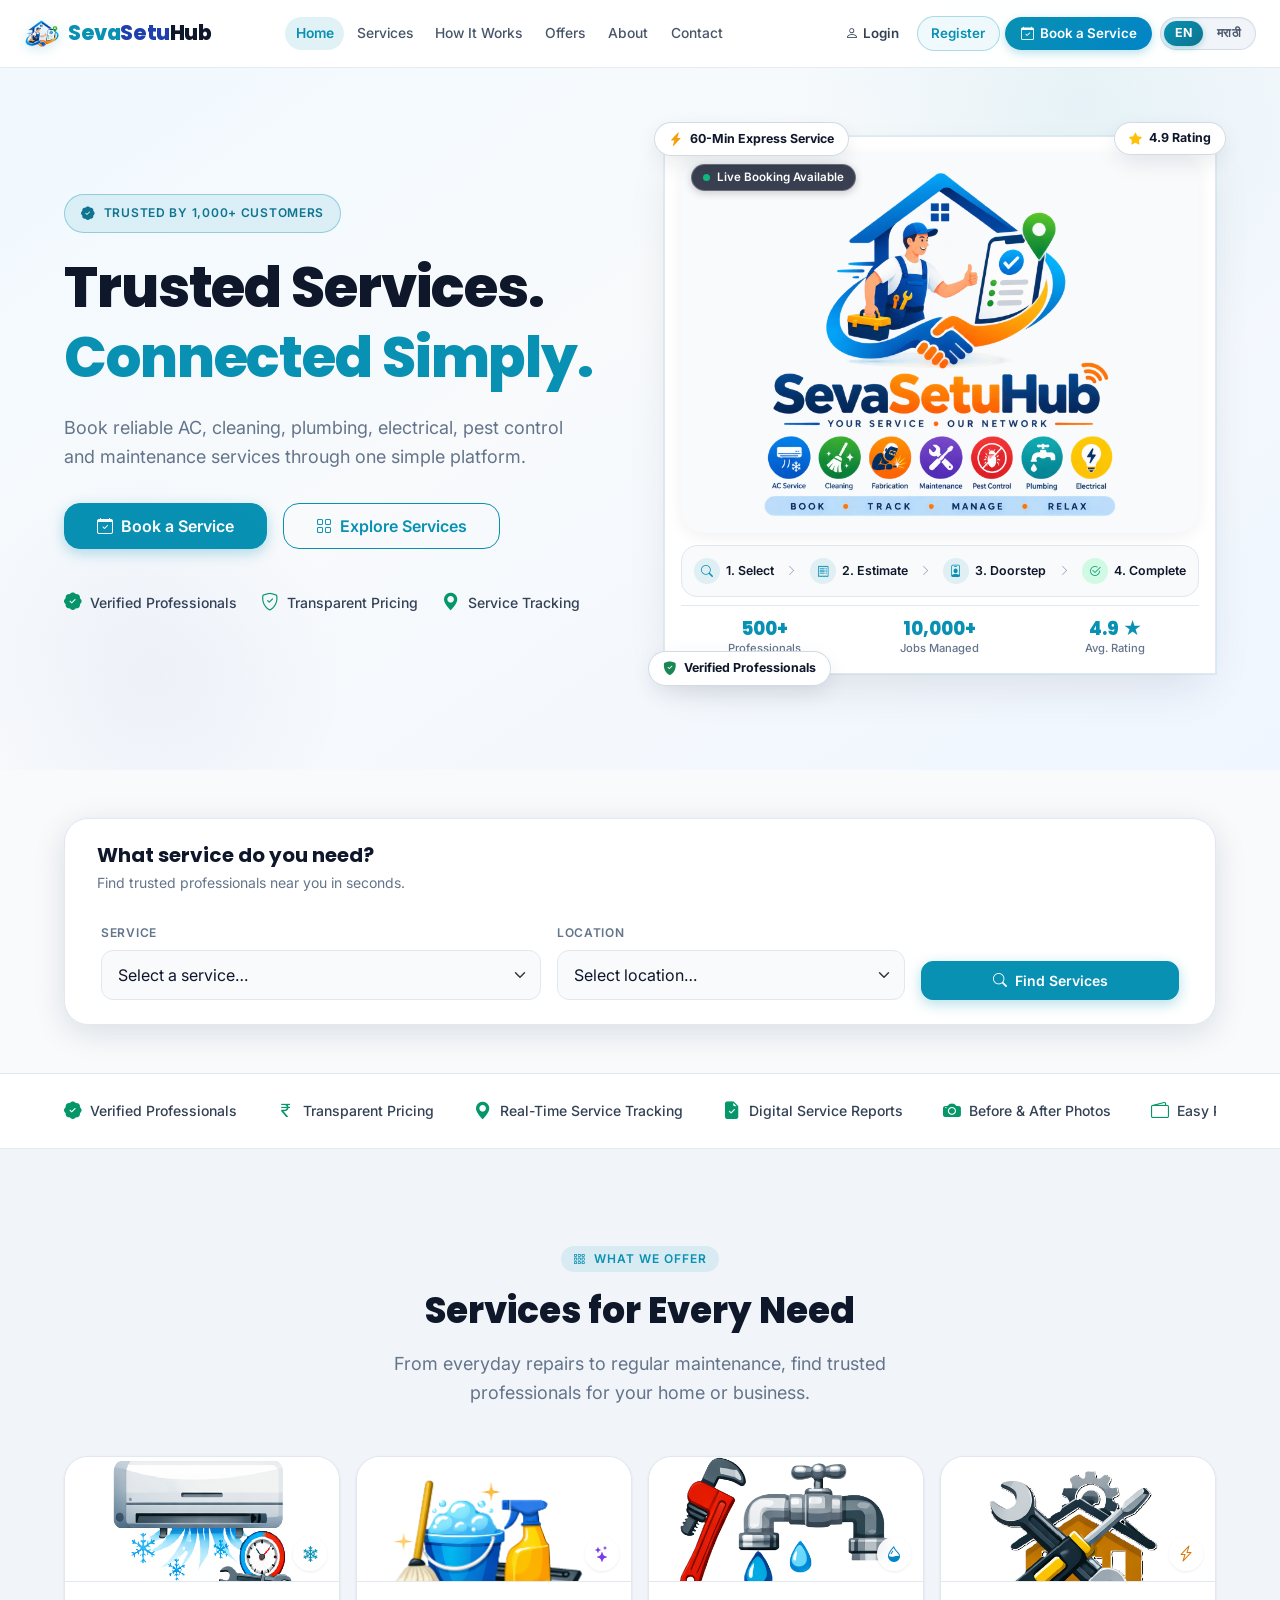
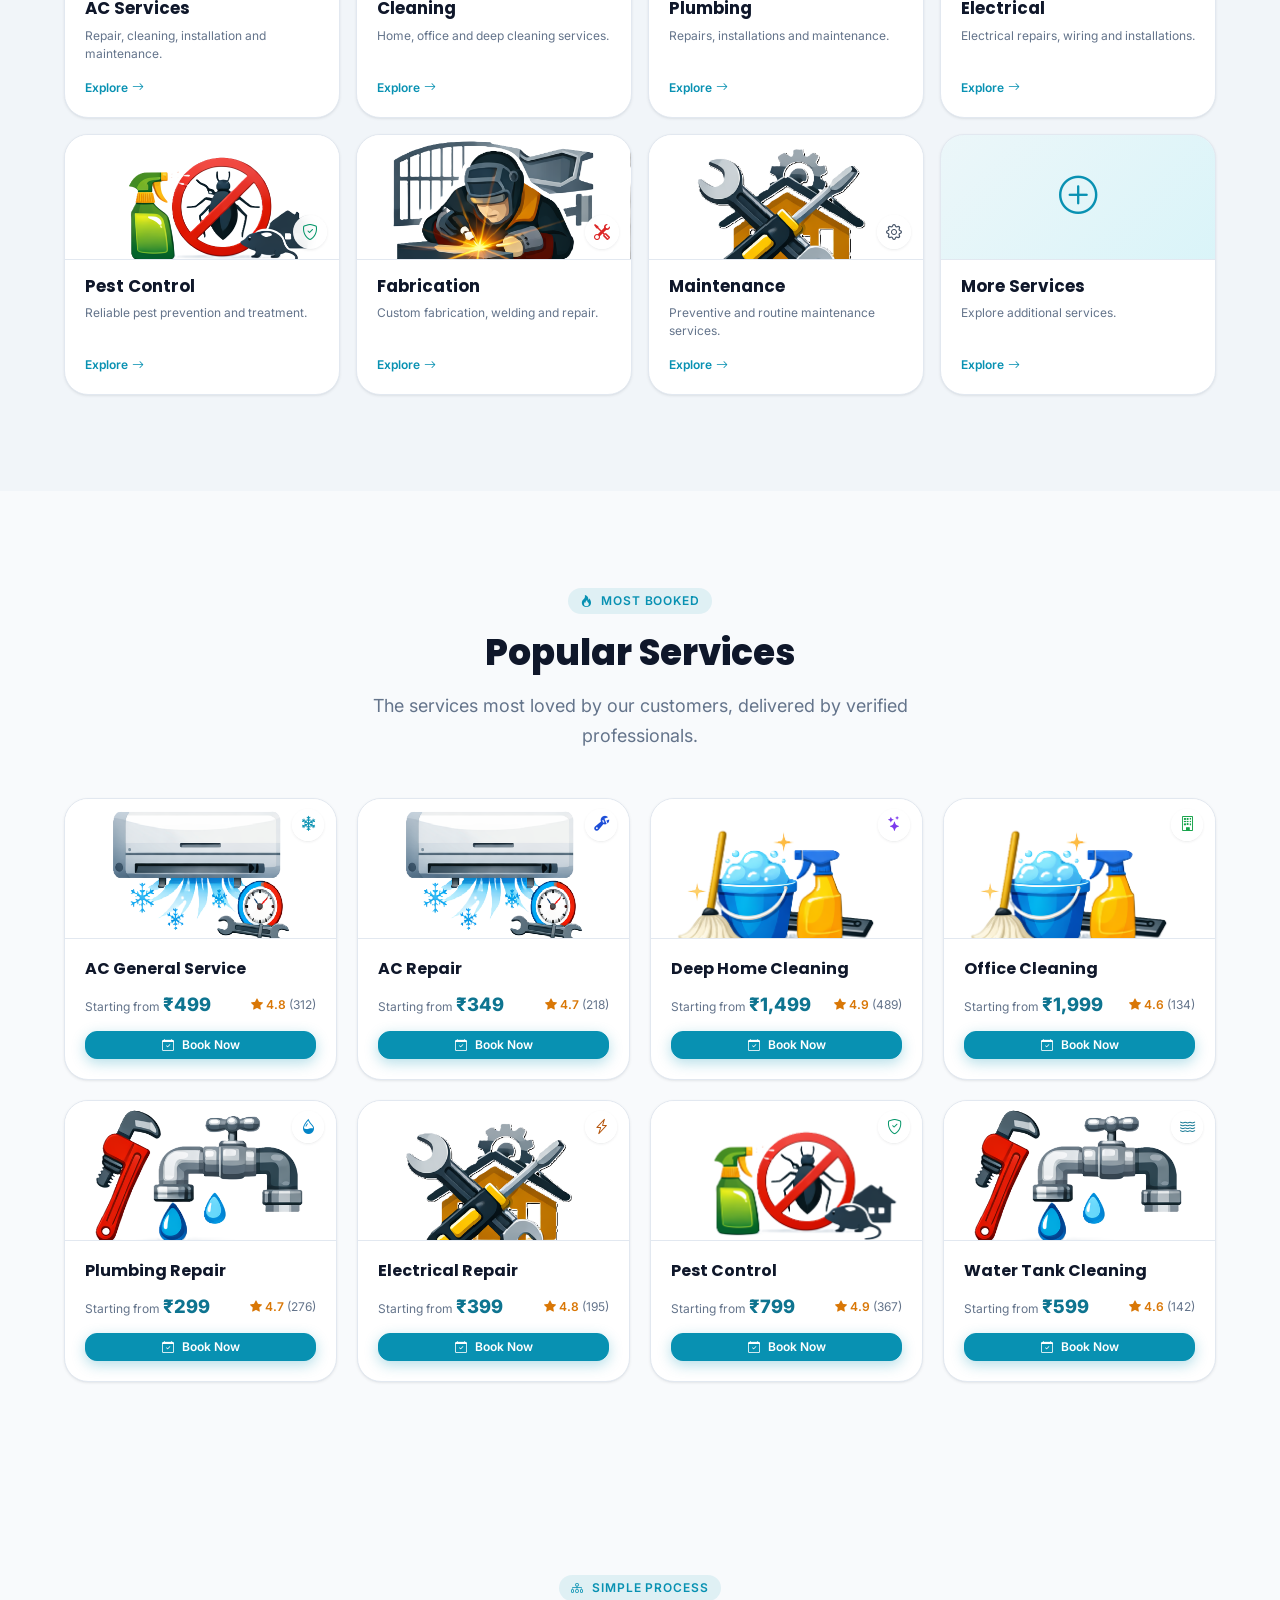
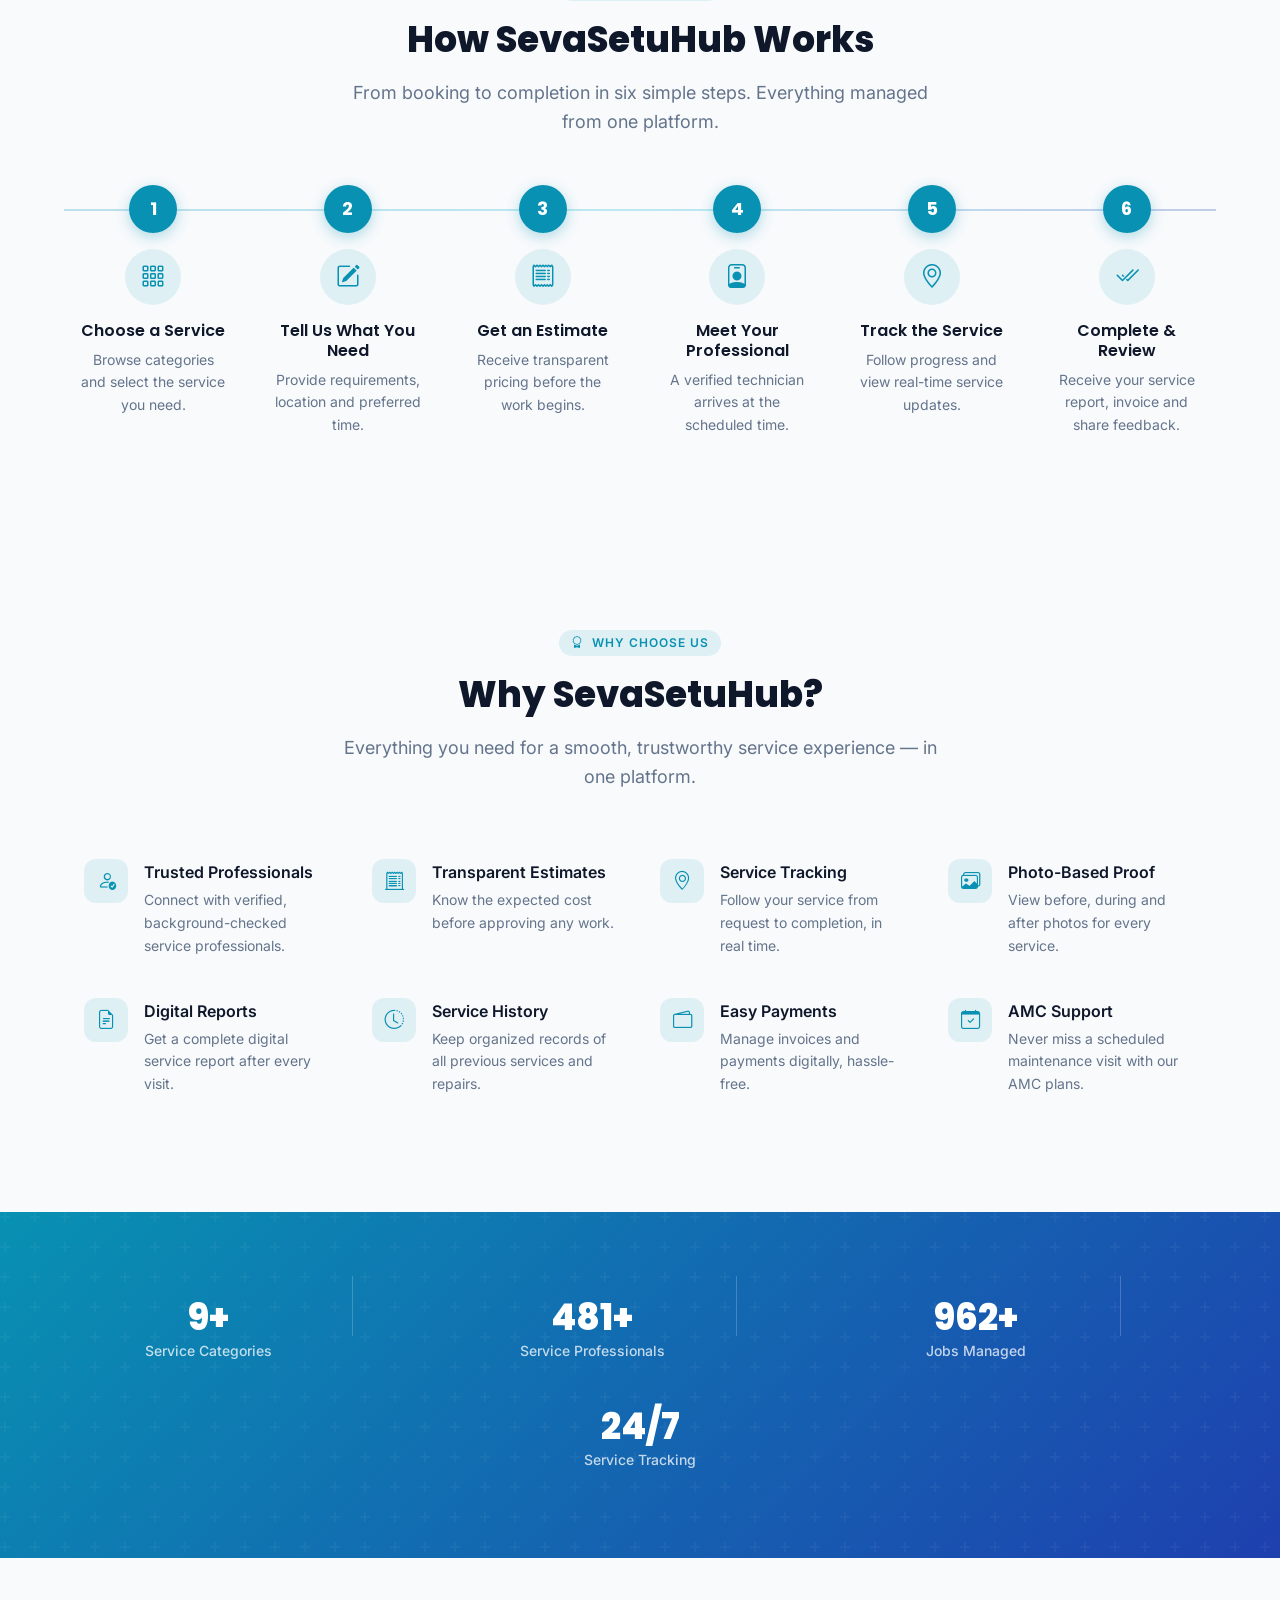
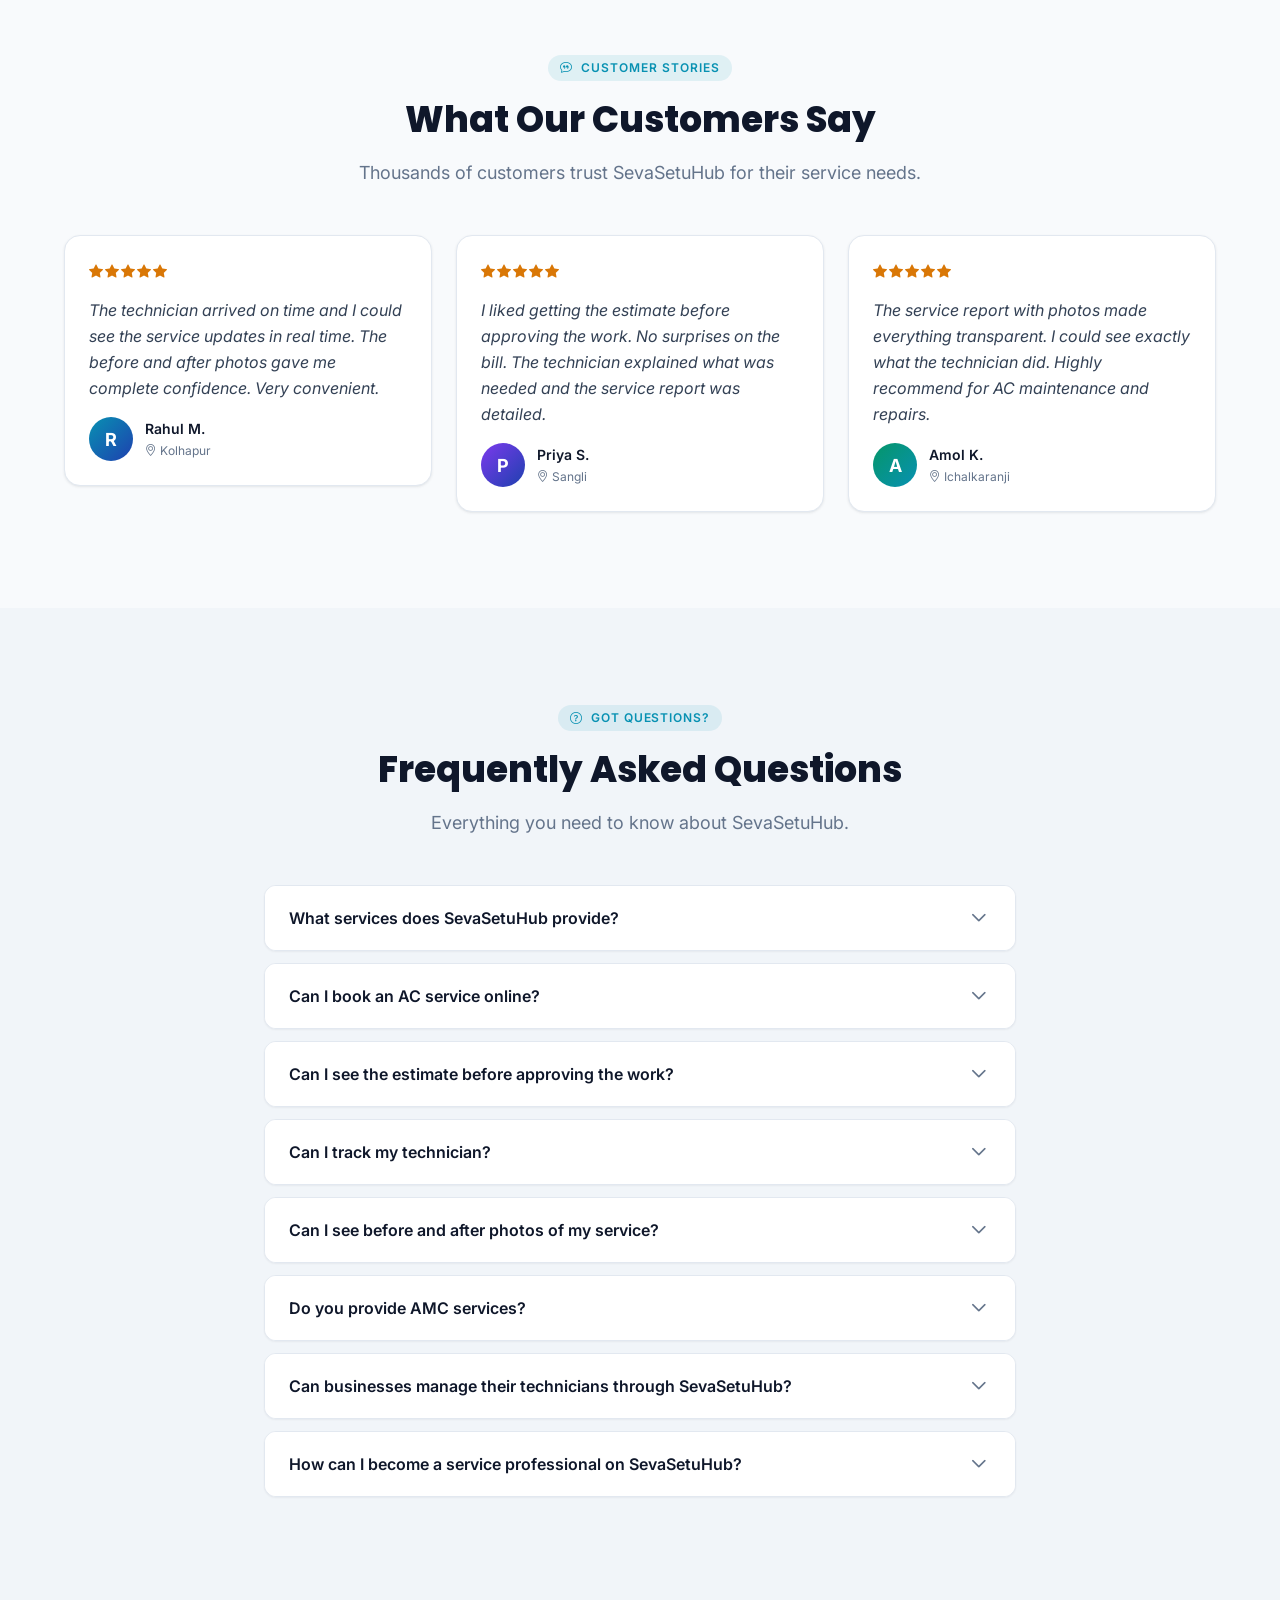
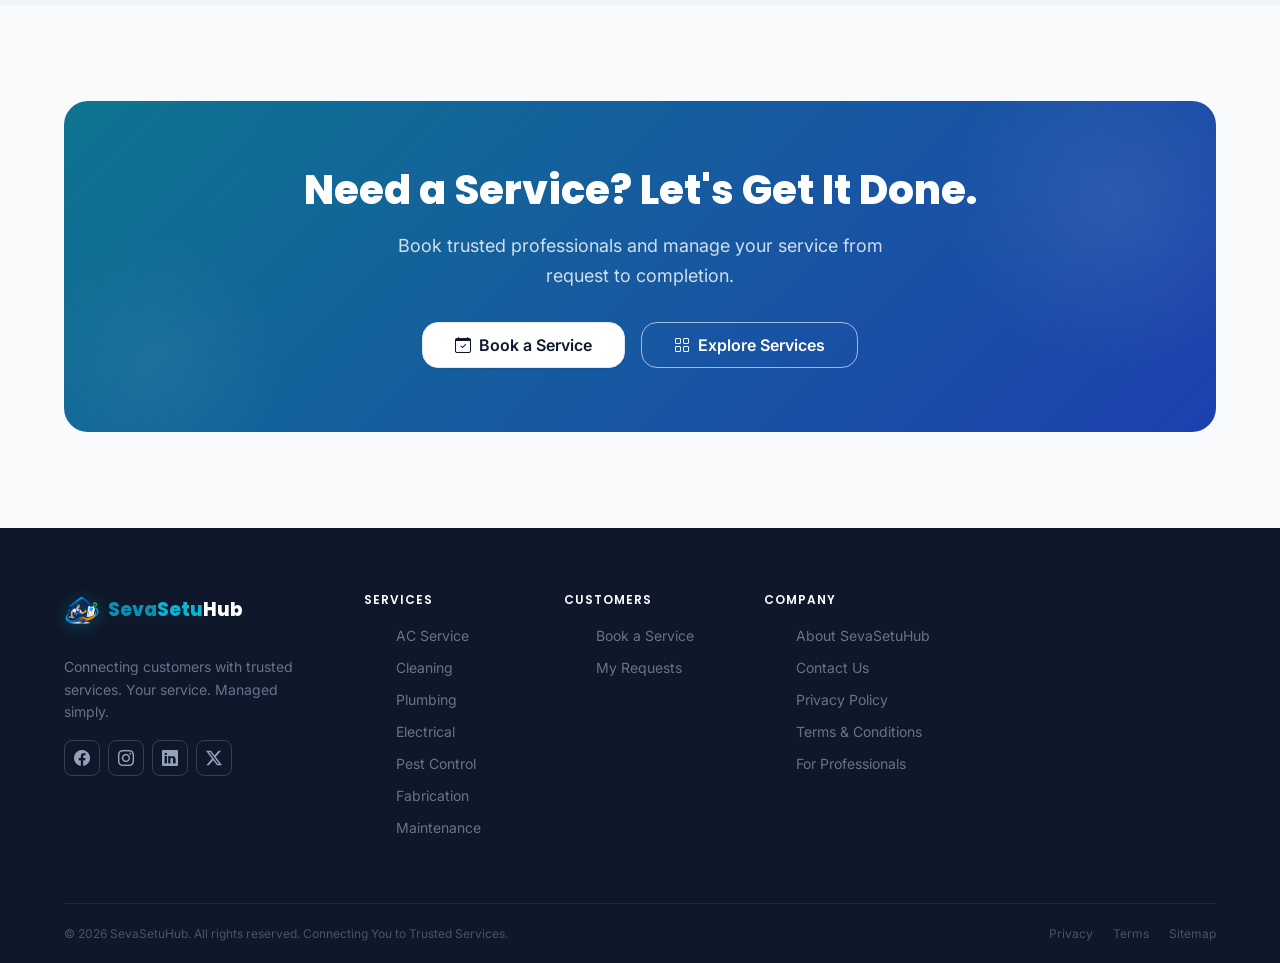
==== commit 0bac5dbf: "partial commit" ====
--- a/index.html
+++ b/index.html
@@ -127,16 +127,13 @@
                         <a class="nav-link active" href="#hero" role="menuitem" data-i18n="nav.home">Home</a>
                     </li>
                     <li class="nav-item" role="none">
-                        <a class="nav-link" href="#services" role="menuitem" data-i18n="nav.services">Services</a>
+                        <a class="nav-link" href="frontend/services.html" role="menuitem" data-i18n="nav.services">Services</a>
                     </li>
                     <li class="nav-item" role="none">
                         <a class="nav-link" href="#how-it-works" role="menuitem" data-i18n="nav.how_it_works">How It Works</a>
                     </li>
                     <li class="nav-item" role="none">
-                        <a class="nav-link" href="#offers" role="menuitem" data-i18n="nav.offers">Offers</a>
-                    </li>
-                    <li class="nav-item" role="none">
-                        <a class="nav-link" href="#for-businesses" role="menuitem" data-i18n="nav.for_businesses">For Businesses</a>
+                        <a class="nav-link" href="frontend/offers.html" role="menuitem" data-i18n="nav.offers">Offers</a>
                     </li>
                     <li class="nav-item" role="none">
                         <a class="nav-link" href="#why-us" role="menuitem" data-i18n="nav.about">About</a>
@@ -150,14 +147,14 @@
                 <div class="nav-right-controls">
                     <!-- Auth + CTA -->
                     <div class="nav-auth-group">
-                        <a href="#" class="btn-nav-login" data-i18n-aria="nav.aria_login" aria-label="Login to your account">
+                        <a href="frontend/login.html" class="btn-nav-login" data-i18n-aria="nav.aria_login" aria-label="Login to your account">
                             <i class="bi bi-person" aria-hidden="true"></i>
                             <span data-i18n="nav.login">Login</span>
                         </a>
-                        <a href="#" class="btn-nav-register" data-i18n-aria="nav.aria_register" data-i18n="nav.register" aria-label="Create a new account">
+                        <a href="frontend/register.html" class="btn-nav-register" data-i18n-aria="nav.aria_register" data-i18n="nav.register" aria-label="Create a new account">
                             Register
                         </a>
-                        <a href="#search-section" class="nav-book-btn" data-i18n-aria="nav.aria_book" aria-label="Book a service now">
+                        <a href="frontend/customer/index.html" class="nav-book-btn" data-i18n-aria="nav.aria_book" aria-label="Book a service now">
                             <i class="bi bi-calendar-check" aria-hidden="true"></i>
                             <span data-i18n="nav.book_service">Book a Service</span>
                         </a>
@@ -447,7 +444,7 @@
 <!-- ══════════════════════════════════════════════════════════
      SPECIAL OFFERS
      ══════════════════════════════════════════════════════════ -->
-<section id="offers" aria-labelledby="offers-heading">
+<section id="offers" aria-labelledby="offers-heading" class="d-none">
     <div class="container">
         <div class="section-header-center animate-on-scroll">
             <span class="section-label">
@@ -537,7 +534,7 @@
 <!-- ══════════════════════════════════════════════════════════
      BEFORE / AFTER SECTION
      ══════════════════════════════════════════════════════════ -->
-<section id="before-after" aria-labelledby="ba-heading">
+<section id="before-after" aria-labelledby="ba-heading" class="d-none">
     <div class="container">
         <div class="row align-items-center g-5">
 
@@ -738,7 +735,7 @@
 <!-- ══════════════════════════════════════════════════════════
      FOR BUSINESSES
      ══════════════════════════════════════════════════════════ -->
-<section id="for-businesses" aria-labelledby="biz-heading">
+<section id="for-businesses" aria-labelledby="biz-heading" class="d-none">
     <div class="container">
         <div class="row align-items-center g-5">
 
@@ -833,7 +830,7 @@
 <!-- ══════════════════════════════════════════════════════════
      TECHNICIAN SECTION
      ══════════════════════════════════════════════════════════ -->
-<section id="for-technicians" aria-labelledby="tech-heading">
+<section id="for-technicians" aria-labelledby="tech-heading" class="d-none">
     <div class="container">
         <div class="row align-items-center g-5">
 
@@ -952,7 +949,7 @@
 <!-- ══════════════════════════════════════════════════════════
      AMC SECTION
      ══════════════════════════════════════════════════════════ -->
-<section id="amc" aria-labelledby="amc-heading">
+<section id="amc" aria-labelledby="amc-heading" class="d-none">
     <div class="container">
         <div class="row align-items-center g-5">
 
@@ -1063,7 +1060,7 @@
 <!-- ══════════════════════════════════════════════════════════
      SERVICE HISTORY
      ══════════════════════════════════════════════════════════ -->
-<section id="service-history" aria-labelledby="history-heading">
+<section id="service-history" aria-labelledby="history-heading" class="d-none">
     <div class="container">
         <div class="row align-items-center g-5">
 
@@ -1539,15 +1536,15 @@
                     <ul class="footer-links">
                         <li><a href="#search-section" data-i18n="footer.cust_book">Book a Service</a></li>
                         <li><a href="#"              data-i18n="footer.cust_requests">My Requests</a></li>
-                        <li><a href="#offers"        data-i18n="footer.cust_offers">Offers</a></li>
-                        <li><a href="#service-history" data-i18n="footer.cust_history">Service History</a></li>
-                        <li><a href="#amc"           data-i18n="footer.cust_amc">AMC Plans</a></li>
+                        <li class="d-none"><a href="#offers"        data-i18n="footer.cust_offers">Offers</a></li>
+                        <li class="d-none"><a href="#service-history" data-i18n="footer.cust_history">Service History</a></li>
+                        <li class="d-none"><a href="#amc"           data-i18n="footer.cust_amc">AMC Plans</a></li>
                     </ul>
                 </nav>
             </div>
 
             <!-- Businesses -->
-            <div class="col-lg-2 col-md-6 col-6 footer-col">
+            <div class="col-lg-2 col-md-6 col-6 footer-col d-none">
                 <h6 data-i18n="footer.col_businesses">Businesses</h6>
                 <nav aria-label="Business links">
                     <ul class="footer-links">
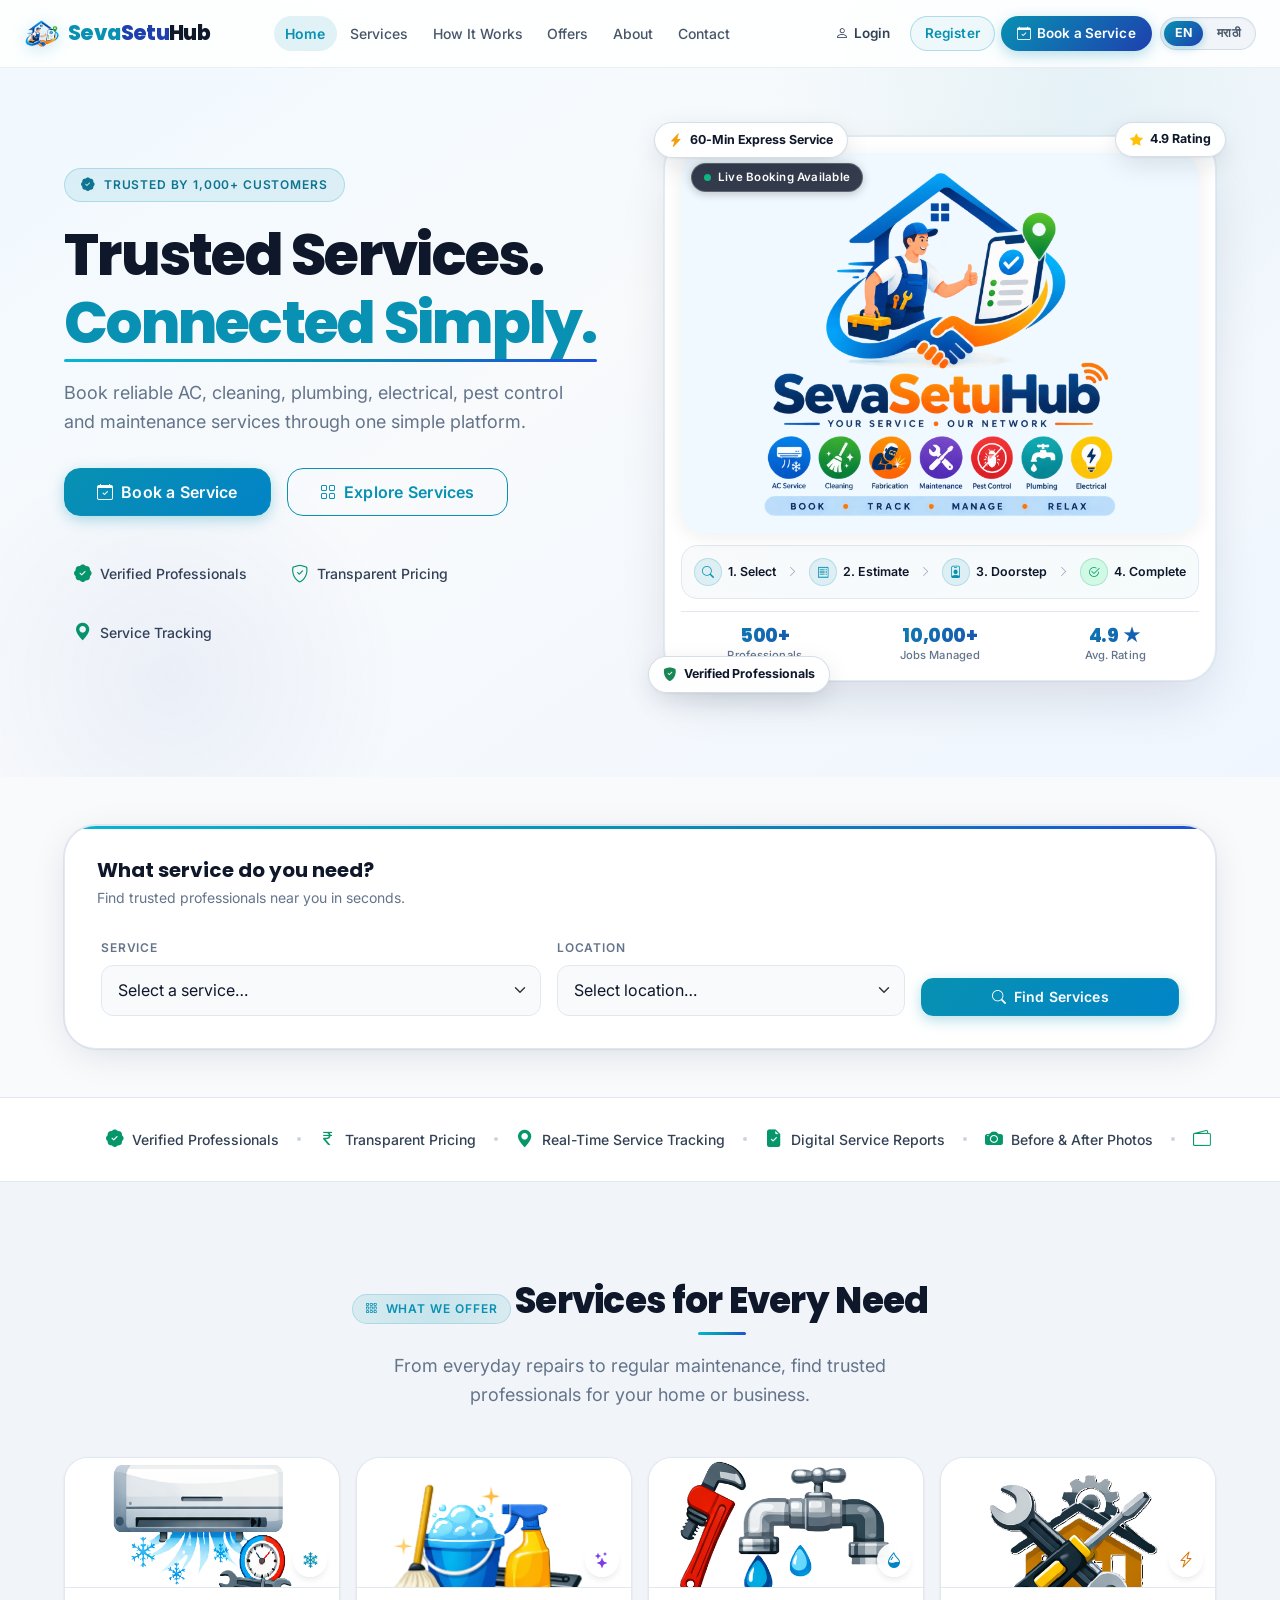
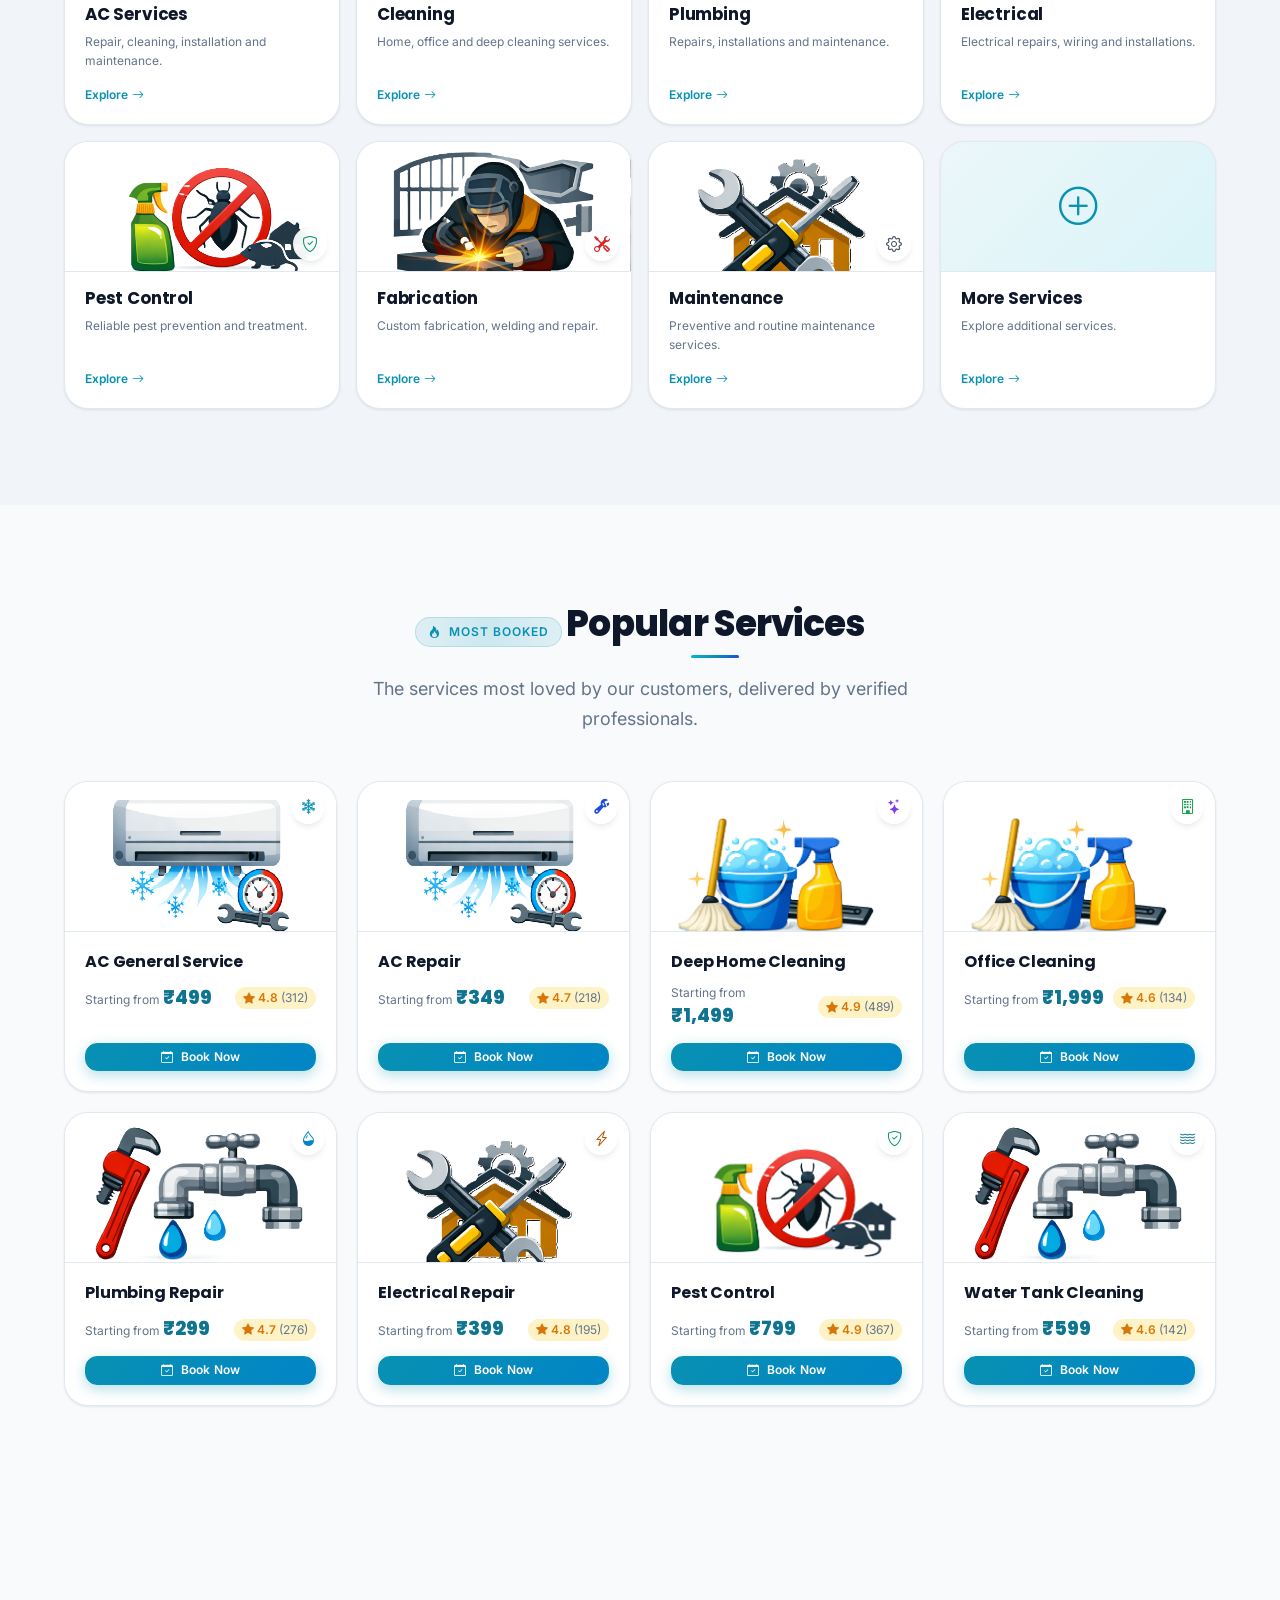
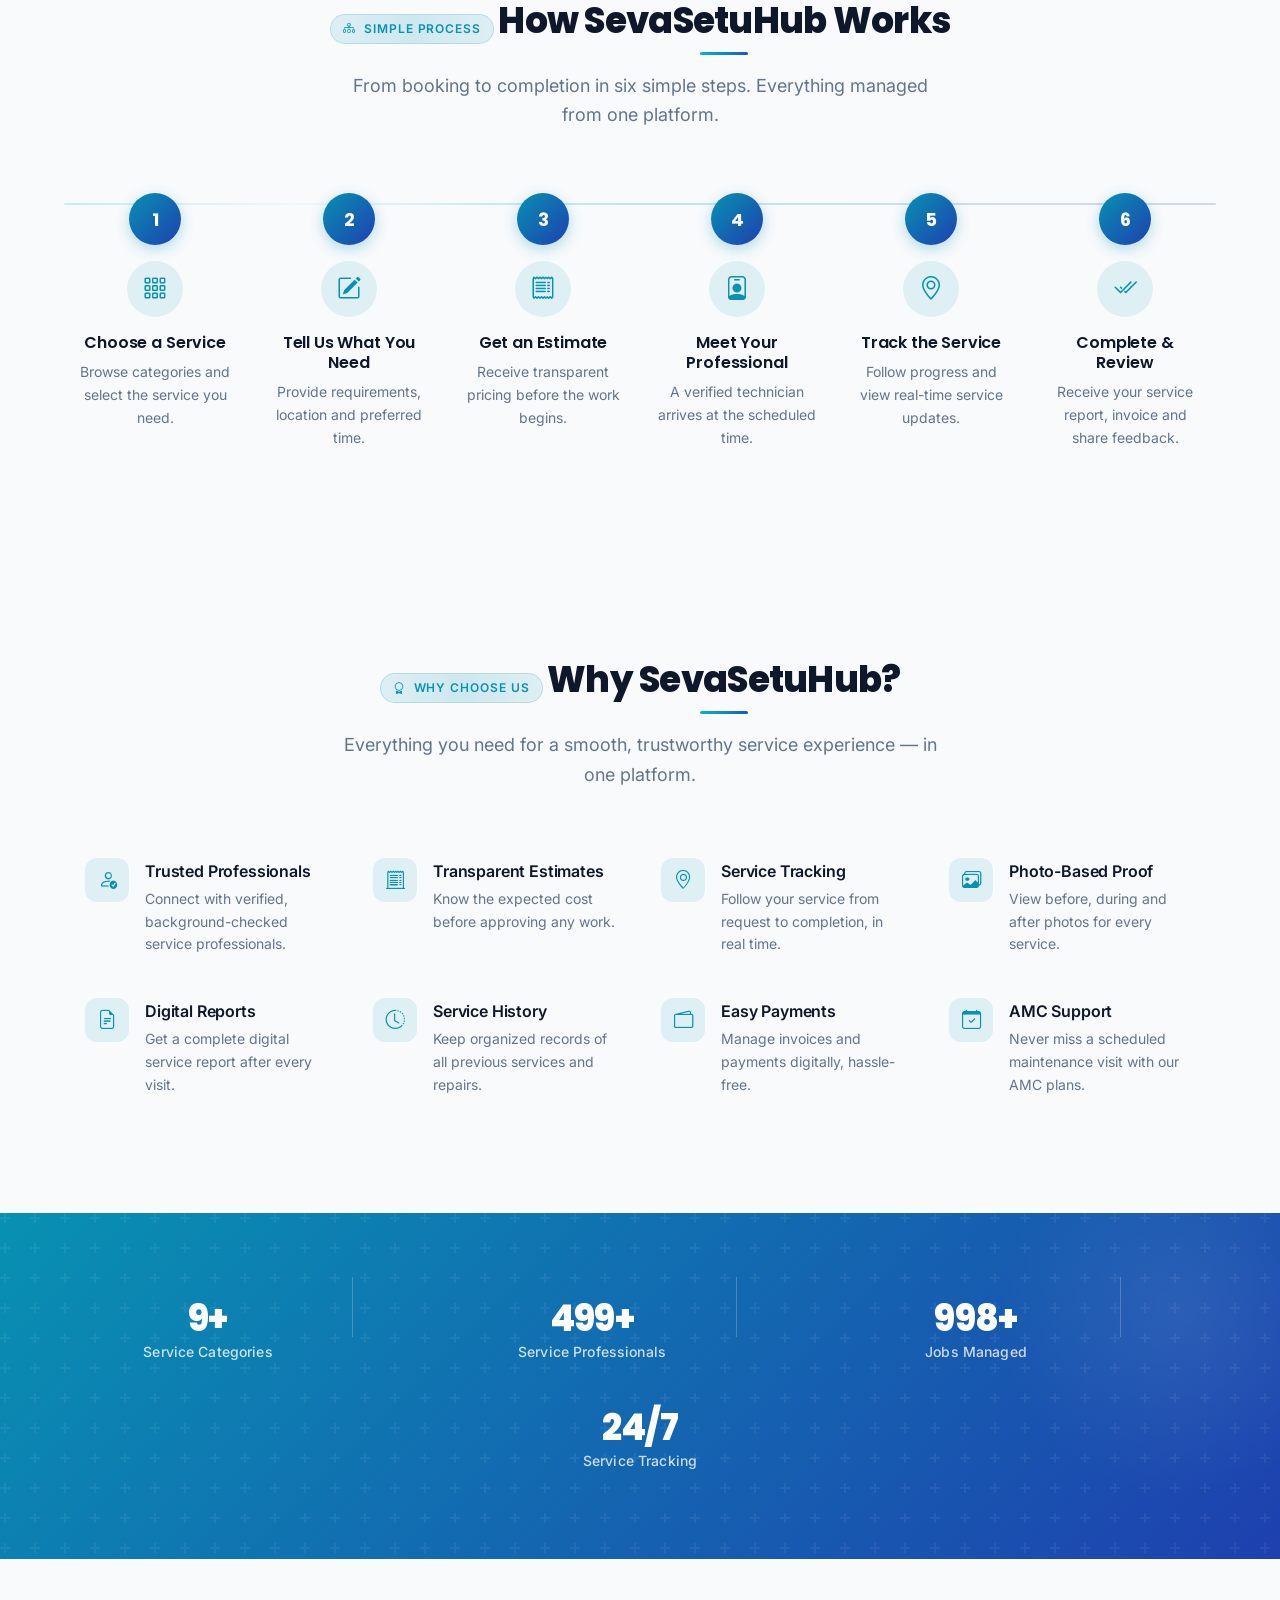
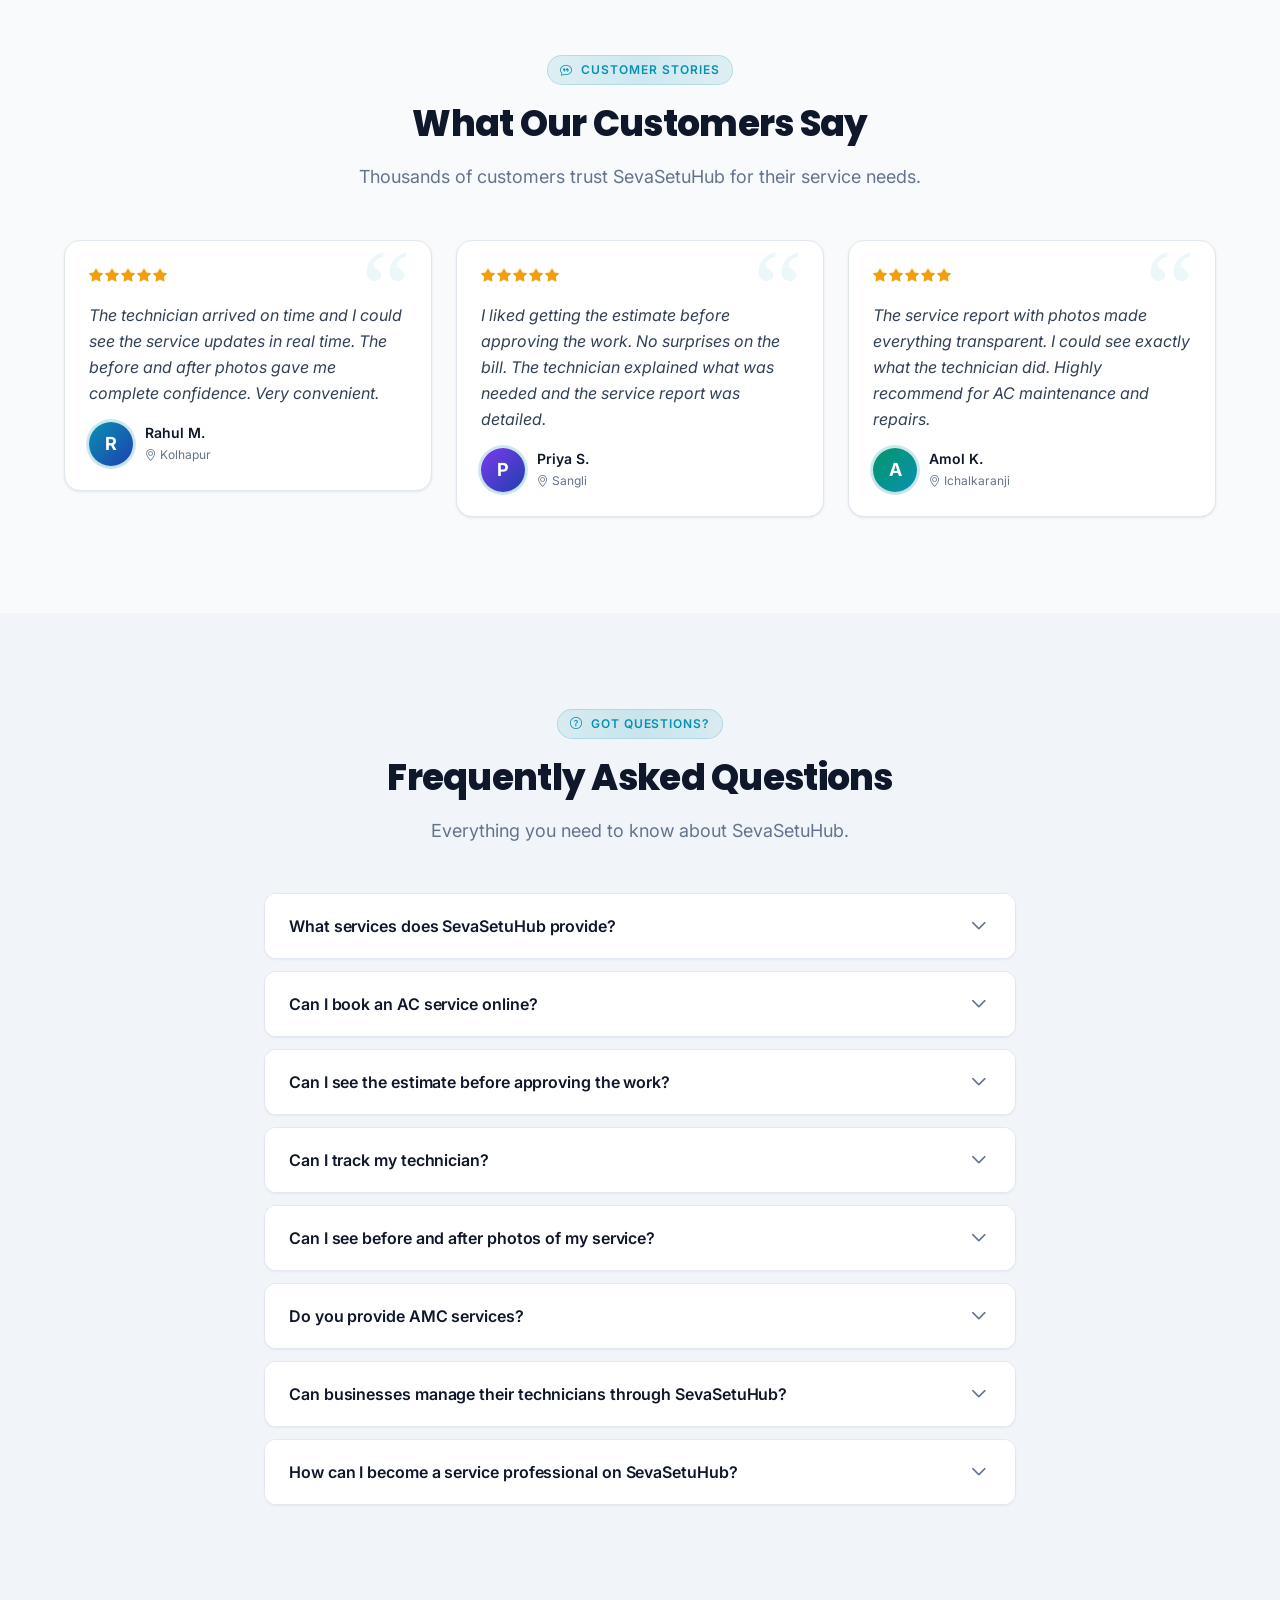
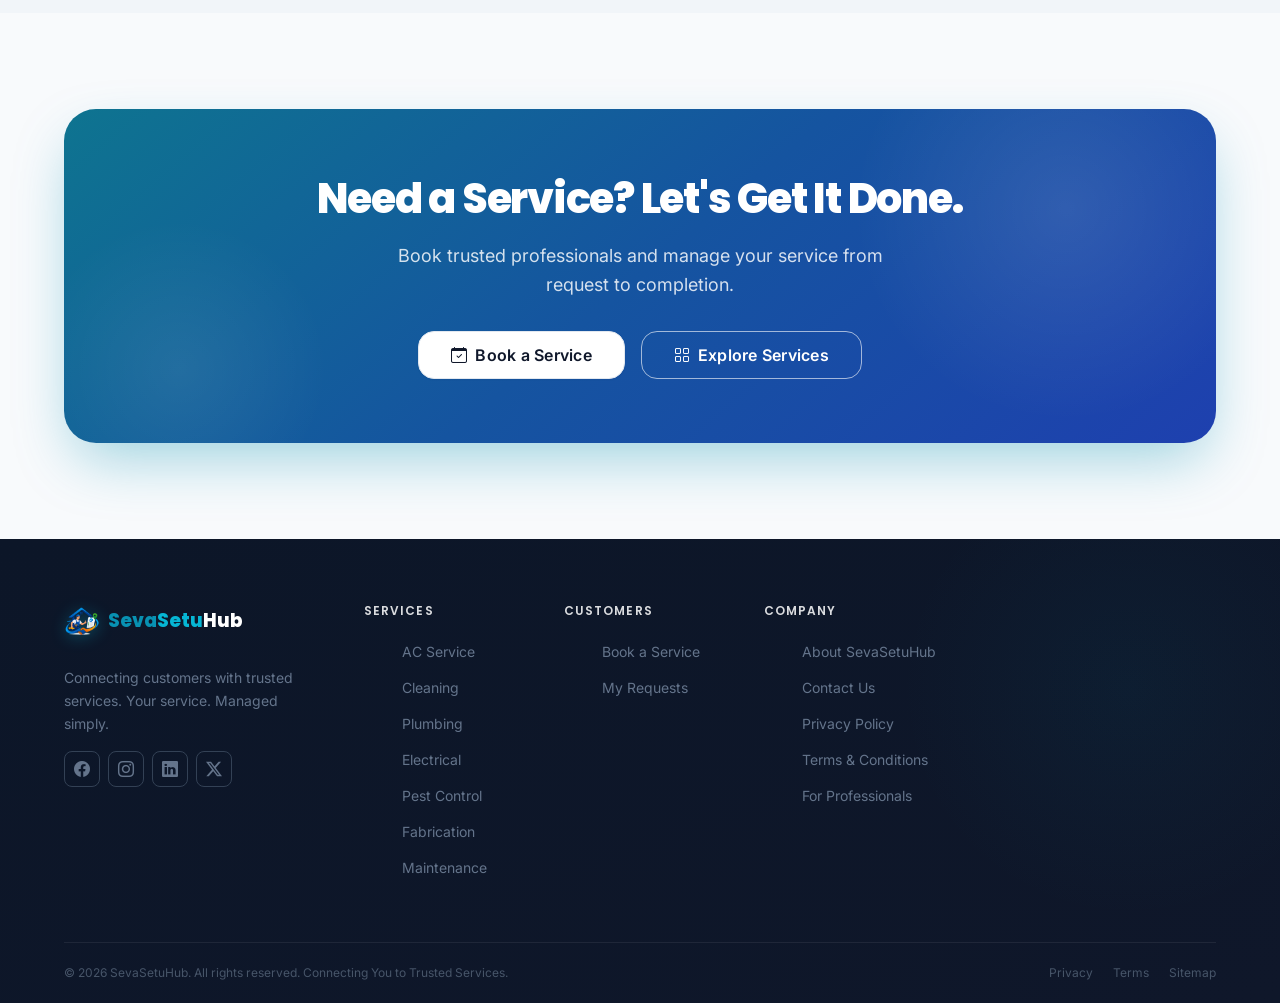
==== commit 818343a3: "desing optimise" ====
--- a/index.html
+++ b/index.html
@@ -360,35 +360,43 @@
      ══════════════════════════════════════════════════════════ -->
 <div id="trust-bar" aria-label="Trust indicators">
     <div class="container">
-        <div class="trust-scroll" role="list">
-            <div class="trust-item" role="listitem">
-                <i class="bi bi-patch-check-fill trust-icon" aria-hidden="true"></i>
-                <span data-i18n="trust.verified">Verified Professionals</span>
-            </div>
-            <div class="trust-item" role="listitem">
-                <i class="bi bi-currency-rupee trust-icon" aria-hidden="true"></i>
-                <span data-i18n="trust.pricing">Transparent Pricing</span>
-            </div>
-            <div class="trust-item" role="listitem">
-                <i class="bi bi-geo-alt-fill trust-icon" aria-hidden="true"></i>
-                <span data-i18n="trust.tracking">Real-Time Service Tracking</span>
-            </div>
-            <div class="trust-item" role="listitem">
-                <i class="bi bi-file-earmark-check-fill trust-icon" aria-hidden="true"></i>
-                <span data-i18n="trust.reports">Digital Service Reports</span>
-            </div>
-            <div class="trust-item" role="listitem">
-                <i class="bi bi-camera-fill trust-icon" aria-hidden="true"></i>
-                <span data-i18n="trust.photos">Before &amp; After Photos</span>
-            </div>
-            <div class="trust-item" role="listitem">
-                <i class="bi bi-wallet2 trust-icon" aria-hidden="true"></i>
-                <span data-i18n="trust.payments">Easy Payments</span>
-            </div>
-            <div class="trust-item" role="listitem">
-                <i class="bi bi-telephone-fill trust-icon" aria-hidden="true"></i>
-                <span data-i18n="trust.support">Dedicated Support</span>
-            </div>
+        <!-- overflow wrapper keeps marquee from breaking layout -->
+        <div style="overflow:hidden;">
+        <div class="trust-scroll" role="list" aria-label="Platform trust indicators">
+            <!-- First set -->
+            <div class="trust-item" role="listitem"><i class="bi bi-patch-check-fill trust-icon" aria-hidden="true"></i><span data-i18n="trust.verified">Verified Professionals</span></div>
+            <span class="trust-separator" aria-hidden="true"></span>
+            <div class="trust-item" role="listitem"><i class="bi bi-currency-rupee trust-icon" aria-hidden="true"></i><span data-i18n="trust.pricing">Transparent Pricing</span></div>
+            <span class="trust-separator" aria-hidden="true"></span>
+            <div class="trust-item" role="listitem"><i class="bi bi-geo-alt-fill trust-icon" aria-hidden="true"></i><span data-i18n="trust.tracking">Real-Time Tracking</span></div>
+            <span class="trust-separator" aria-hidden="true"></span>
+            <div class="trust-item" role="listitem"><i class="bi bi-file-earmark-check-fill trust-icon" aria-hidden="true"></i><span data-i18n="trust.reports">Digital Service Reports</span></div>
+            <span class="trust-separator" aria-hidden="true"></span>
+            <div class="trust-item" role="listitem"><i class="bi bi-camera-fill trust-icon" aria-hidden="true"></i><span data-i18n="trust.photos">Before &amp; After Photos</span></div>
+            <span class="trust-separator" aria-hidden="true"></span>
+            <div class="trust-item" role="listitem"><i class="bi bi-wallet2 trust-icon" aria-hidden="true"></i><span data-i18n="trust.payments">Easy Payments</span></div>
+            <span class="trust-separator" aria-hidden="true"></span>
+            <div class="trust-item" role="listitem"><i class="bi bi-telephone-fill trust-icon" aria-hidden="true"></i><span data-i18n="trust.support">Dedicated Support</span></div>
+            <span class="trust-separator" aria-hidden="true"></span>
+            <div class="trust-item" role="listitem"><i class="bi bi-shield-check trust-icon" aria-hidden="true"></i><span>100% Satisfaction Guarantee</span></div>
+            <span class="trust-separator" aria-hidden="true"></span>
+            <!-- Duplicate set for seamless loop (aria-hidden so screen readers skip) -->
+            <div class="trust-item" aria-hidden="true"><i class="bi bi-patch-check-fill trust-icon"></i><span>Verified Professionals</span></div>
+            <span class="trust-separator" aria-hidden="true"></span>
+            <div class="trust-item" aria-hidden="true"><i class="bi bi-currency-rupee trust-icon"></i><span>Transparent Pricing</span></div>
+            <span class="trust-separator" aria-hidden="true"></span>
+            <div class="trust-item" aria-hidden="true"><i class="bi bi-geo-alt-fill trust-icon"></i><span>Real-Time Tracking</span></div>
+            <span class="trust-separator" aria-hidden="true"></span>
+            <div class="trust-item" aria-hidden="true"><i class="bi bi-file-earmark-check-fill trust-icon"></i><span>Digital Service Reports</span></div>
+            <span class="trust-separator" aria-hidden="true"></span>
+            <div class="trust-item" aria-hidden="true"><i class="bi bi-camera-fill trust-icon"></i><span>Before &amp; After Photos</span></div>
+            <span class="trust-separator" aria-hidden="true"></span>
+            <div class="trust-item" aria-hidden="true"><i class="bi bi-wallet2 trust-icon"></i><span>Easy Payments</span></div>
+            <span class="trust-separator" aria-hidden="true"></span>
+            <div class="trust-item" aria-hidden="true"><i class="bi bi-telephone-fill trust-icon"></i><span>Dedicated Support</span></div>
+            <span class="trust-separator" aria-hidden="true"></span>
+            <div class="trust-item" aria-hidden="true"><i class="bi bi-shield-check trust-icon"></i><span>100% Satisfaction Guarantee</span></div>
+        </div>
         </div>
     </div>
 </div>
@@ -403,7 +411,7 @@
                 <i class="bi bi-grid-3x3-gap" aria-hidden="true"></i>
                 <span data-i18n="services.label">What We Offer</span>
             </span>
-            <h2 id="services-heading" class="section-heading" data-i18n="services.heading">
+            <h2 id="services-heading" class="section-heading section-heading-accent" data-i18n="services.heading">
                 Services for Every Need
             </h2>
             <p class="section-subheading" data-i18n="services.subheading">
@@ -428,7 +436,7 @@
                 <i class="bi bi-fire" aria-hidden="true"></i>
                 <span data-i18n="popular.label">Most Booked</span>
             </span>
-            <h2 id="popular-heading" class="section-heading" data-i18n="popular.heading">Popular Services</h2>
+            <h2 id="popular-heading" class="section-heading section-heading-accent" data-i18n="popular.heading">Popular Services</h2>
             <p class="section-subheading" data-i18n="popular.subheading">
                 The services most loved by our customers, delivered by verified professionals.
             </p>
@@ -474,7 +482,7 @@
                 <i class="bi bi-diagram-3" aria-hidden="true"></i>
                 <span data-i18n="how.label">Simple Process</span>
             </span>
-            <h2 id="how-heading" class="section-heading" data-i18n="how.heading">How SevaSetuHub Works</h2>
+            <h2 id="how-heading" class="section-heading section-heading-accent" data-i18n="how.heading">How SevaSetuHub Works</h2>
             <p class="section-subheading" data-i18n="how.subheading">
                 From booking to completion in six simple steps. Everything managed from one platform.
             </p>
@@ -649,7 +657,7 @@
                 <i class="bi bi-award" aria-hidden="true"></i>
                 <span data-i18n="why.label">Why Choose Us</span>
             </span>
-            <h2 id="why-heading" class="section-heading" data-i18n="why.heading">Why SevaSetuHub?</h2>
+            <h2 id="why-heading" class="section-heading section-heading-accent" data-i18n="why.heading">Why SevaSetuHub?</h2>
             <p class="section-subheading" data-i18n="why.subheading">
                 Everything you need for a smooth, trustworthy service experience — in one platform.
             </p>
--- a/assets/css/variables.css
+++ b/assets/css/variables.css
@@ -9,6 +9,7 @@
     --primary-dark:     #0e7490;   /* Teal 700 – hover/active */
     --primary-light:    #cffafe;   /* Cyan 100 – tinted bg */
     --primary-muted:    rgba(8, 145, 178, 0.10);
+    --primary-muted-strong: rgba(8, 145, 178, 0.16);
 
     --secondary:        #1e40af;   /* Blue 800 – secondary actions */
     --secondary-dark:   #1e3a8a;   /* Blue 900 */
@@ -16,6 +17,12 @@
 
     --accent:           #06b6d4;   /* Cyan 500 – highlights */
     --accent-dark:      #0891b2;   /* Cyan 600 */
+
+    /* ─── Gradient Accents ───────────────────────────────── */
+    --gradient-brand:   linear-gradient(135deg, #0891b2 0%, #1e40af 100%);
+    --gradient-brand-vivid: linear-gradient(135deg, #06b6d4 0%, #0891b2 50%, #1d4ed8 100%);
+    --gradient-warm:    linear-gradient(135deg, #0ea5e9 0%, #6366f1 100%);
+    --gradient-hero:    linear-gradient(145deg, #f0f9ff 0%, #f8fafc 45%, #eff6ff 100%);
 
     /* ─── Semantic Colors ───────────────────────────────── */
     --success:          #059669;   /* Emerald 600 */
@@ -54,10 +61,18 @@
     --surface-raised:   #ffffff;
     --overlay:          rgba(15, 23, 42, 0.6);
 
+    /* ─── Glass-morphism ─────────────────────────────────── */
+    --glass-bg:         rgba(255, 255, 255, 0.72);
+    --glass-bg-strong:  rgba(255, 255, 255, 0.92);
+    --glass-border:     rgba(255, 255, 255, 0.55);
+    --glass-border-dark: rgba(255, 255, 255, 0.18);
+    --glass-shadow:     0 8px 32px -4px rgba(15, 23, 42, 0.12), 0 0 0 1px rgba(255,255,255,0.6) inset;
+
     /* ─── Borders ───────────────────────────────────────── */
     --border:           #e2e8f0;
     --border-strong:    #cbd5e1;
     --border-brand:     rgba(8, 145, 178, 0.35);
+    --border-brand-strong: rgba(8, 145, 178, 0.55);
 
     /* ─── Border Radius ─────────────────────────────────── */
     --radius-xs:        4px;
@@ -65,25 +80,34 @@
     --radius-md:        12px;
     --radius-lg:        16px;
     --radius-xl:        24px;
+    --radius-2xl:       32px;
+    --radius-3xl:       40px;
     --radius-full:      9999px;
 
     /* ─── Shadows ───────────────────────────────────────── */
-    --shadow-xs:  0 1px 2px 0 rgba(15, 23, 42, 0.05);
-    --shadow-sm:  0 1px 3px 0 rgba(15, 23, 42, 0.08), 0 1px 2px -1px rgba(15, 23, 42, 0.06);
-    --shadow-md:  0 4px 6px -1px rgba(15, 23, 42, 0.08), 0 2px 4px -2px rgba(15, 23, 42, 0.06);
-    --shadow-lg:  0 10px 15px -3px rgba(15, 23, 42, 0.08), 0 4px 6px -4px rgba(15, 23, 42, 0.04);
-    --shadow-xl:  0 20px 25px -5px rgba(15, 23, 42, 0.08), 0 8px 10px -6px rgba(15, 23, 42, 0.04);
-    --shadow-brand: 0 4px 14px 0 rgba(8, 145, 178, 0.3);
+    --shadow-xs:    0 1px 2px 0 rgba(15, 23, 42, 0.05);
+    --shadow-sm:    0 1px 3px 0 rgba(15, 23, 42, 0.08), 0 1px 2px -1px rgba(15, 23, 42, 0.06);
+    --shadow-md:    0 4px 6px -1px rgba(15, 23, 42, 0.08), 0 2px 4px -2px rgba(15, 23, 42, 0.06);
+    --shadow-lg:    0 10px 15px -3px rgba(15, 23, 42, 0.08), 0 4px 6px -4px rgba(15, 23, 42, 0.04);
+    --shadow-xl:    0 20px 25px -5px rgba(15, 23, 42, 0.08), 0 8px 10px -6px rgba(15, 23, 42, 0.04);
+    --shadow-2xl:   0 32px 48px -8px rgba(15, 23, 42, 0.12), 0 12px 20px -8px rgba(15, 23, 42, 0.06);
+    --shadow-brand: 0 4px 14px 0 rgba(8, 145, 178, 0.30);
+    --shadow-brand-lg: 0 8px 24px 0 rgba(8, 145, 178, 0.38);
+    --shadow-glow:  0 0 0 4px rgba(8, 145, 178, 0.15), 0 4px 14px rgba(8, 145, 178, 0.25);
+    --shadow-card-hover: 0 16px 32px -8px rgba(15, 23, 42, 0.12), 0 0 0 1px rgba(8, 145, 178, 0.12);
 
-    /* ─── Transitions ───────────────────────────────────── */
-    --transition-fast:  150ms ease;
-    --transition-base:  250ms ease;
-    --transition-slow:  400ms ease;
+    /* ─── Transitions & Easings ─────────────────────────── */
+    --transition-fast:   150ms ease;
+    --transition-base:   250ms ease;
+    --transition-slow:   400ms ease;
+    --easing-spring:     cubic-bezier(0.34, 1.56, 0.64, 1);
+    --easing-smooth:     cubic-bezier(0.4, 0, 0.2, 1);
+    --easing-out:        cubic-bezier(0, 0, 0.2, 1);
 
     /* ─── Typography ────────────────────────────────────── */
-    --font-sans:   'Inter', -apple-system, BlinkMacSystemFont, 'Segoe UI', sans-serif;
-    --font-heading:'Poppins', 'Inter', sans-serif;
-    --font-mono:   'JetBrains Mono', 'Fira Code', monospace;
+    --font-sans:    'Inter', -apple-system, BlinkMacSystemFont, 'Segoe UI', sans-serif;
+    --font-heading: 'Poppins', 'Inter', sans-serif;
+    --font-mono:    'JetBrains Mono', 'Fira Code', monospace;
 
     --text-xs:    0.75rem;    /* 12px */
     --text-sm:    0.875rem;   /* 14px */
@@ -95,16 +119,17 @@
     --text-4xl:   2.25rem;    /* 36px */
     --text-5xl:   3rem;       /* 48px */
 
-    --leading-tight:  1.25;
-    --leading-snug:   1.375;
-    --leading-normal: 1.5;
-    --leading-relaxed:1.625;
+    --leading-tight:   1.25;
+    --leading-snug:    1.375;
+    --leading-normal:  1.5;
+    --leading-relaxed: 1.625;
+    --leading-loose:   1.75;
 
-    --weight-normal:  400;
-    --weight-medium:  500;
-    --weight-semibold:600;
-    --weight-bold:    700;
-    --weight-extrabold:800;
+    --weight-normal:   400;
+    --weight-medium:   500;
+    --weight-semibold: 600;
+    --weight-bold:     700;
+    --weight-extrabold: 800;
 
     /* ─── Spacing ───────────────────────────────────────── */
     --space-1:  0.25rem;
@@ -119,6 +144,8 @@
     --space-16: 4rem;
     --space-20: 5rem;
     --space-24: 6rem;
+    --space-28: 7rem;
+    --space-32: 8rem;
 
     /* ─── Layout ────────────────────────────────────────── */
     --container-max: 1200px;
--- a/assets/css/components.css
+++ b/assets/css/components.css
@@ -25,30 +25,50 @@
     user-select: none;
     position: relative;
     overflow: hidden;
+    letter-spacing: 0.01em;
+}
+
+/* Ripple effect */
+.btn::after {
+    content: '';
+    position: absolute;
+    inset: 0;
+    background: radial-gradient(circle at center, rgba(255,255,255,0.28) 0%, transparent 70%);
+    opacity: 0;
+    transform: scale(0);
+    transition: opacity 0.4s ease, transform 0.5s ease;
+    pointer-events: none;
+}
+
+.btn:active::after {
+    opacity: 1;
+    transform: scale(2.5);
+    transition: none;
 }
 
 .btn:focus-visible {
-    outline: 2px solid var(--primary);
+    outline: 2.5px solid var(--primary);
     outline-offset: 3px;
 }
 
 .btn-primary {
-    background: var(--primary);
+    background: linear-gradient(135deg, var(--primary) 0%, #0284c7 100%);
     color: var(--text-inverse);
     border-color: var(--primary);
     box-shadow: var(--shadow-brand);
 }
 
 .btn-primary:hover {
-    background: var(--primary-dark);
+    background: linear-gradient(135deg, var(--primary-dark) 0%, #0369a1 100%);
     border-color: var(--primary-dark);
     color: var(--text-inverse);
-    transform: translateY(-1px);
-    box-shadow: 0 6px 20px 0 rgba(8, 145, 178, 0.35);
+    transform: translateY(-2px);
+    box-shadow: var(--shadow-brand-lg);
 }
 
 .btn-primary:active {
     transform: translateY(0);
+    box-shadow: var(--shadow-brand);
 }
 
 .btn-outline-primary {
@@ -60,7 +80,12 @@
 .btn-outline-primary:hover {
     background: var(--primary);
     color: var(--text-inverse);
-    transform: translateY(-1px);
+    transform: translateY(-2px);
+    box-shadow: var(--shadow-brand);
+}
+
+.btn-outline-primary:active {
+    transform: translateY(0);
 }
 
 .btn-outline-white {
@@ -70,9 +95,10 @@
 }
 
 .btn-outline-white:hover {
-    background: rgba(255, 255, 255, 0.12);
+    background: rgba(255, 255, 255, 0.15);
     color: #ffffff;
     border-color: #ffffff;
+    transform: translateY(-1px);
 }
 
 .btn-secondary {
@@ -84,7 +110,8 @@
 .btn-secondary:hover {
     background: var(--secondary-dark);
     color: var(--text-inverse);
-    transform: translateY(-1px);
+    transform: translateY(-2px);
+    box-shadow: 0 6px 16px rgba(30, 64, 175, 0.3);
 }
 
 .btn-light {
@@ -98,7 +125,8 @@
     background: var(--neutral-50);
     border-color: var(--border-strong);
     color: var(--text-primary);
-    transform: translateY(-1px);
+    transform: translateY(-2px);
+    box-shadow: var(--shadow-sm);
 }
 
 .btn-sm {
@@ -108,8 +136,9 @@
 
 .btn-lg {
     font-size: var(--text-base);
-    padding: 0.875rem 2rem;
+    padding: 0.9375rem 2rem;
     border-radius: var(--radius-lg);
+    letter-spacing: 0.015em;
 }
 
 /* ══════════════════════════════════════════════════════════
@@ -129,21 +158,25 @@
 .badge-primary {
     background: var(--primary-muted);
     color: var(--primary-dark);
+    border: 1px solid rgba(8,145,178,0.18);
 }
 
 .badge-success {
     background: var(--success-light);
     color: var(--success);
+    border: 1px solid rgba(5,150,105,0.18);
 }
 
 .badge-warning {
     background: var(--warning-light);
     color: var(--warning);
+    border: 1px solid rgba(217,119,6,0.18);
 }
 
 .badge-danger {
     background: var(--danger-light);
     color: var(--danger);
+    border: 1px solid rgba(220,38,38,0.18);
 }
 
 /* ══════════════════════════════════════════════════════════
@@ -154,13 +187,13 @@
     border: 1px solid var(--border);
     border-radius: var(--radius-lg);
     box-shadow: var(--shadow-sm);
-    transition: all var(--transition-base);
+    transition: all 0.3s var(--easing-spring);
 }
 
 .card-base:hover {
-    box-shadow: var(--shadow-lg);
+    box-shadow: var(--shadow-card-hover);
     border-color: var(--border-brand);
-    transform: translateY(-3px);
+    transform: translateY(-4px);
 }
 
 /* ══════════════════════════════════════════════════════════
@@ -172,7 +205,7 @@
     border-radius: var(--radius-xl);
     padding: 0;
     cursor: pointer;
-    transition: all var(--transition-base);
+    transition: all 0.3s var(--easing-spring);
     position: relative;
     overflow: hidden;
     display: flex;
@@ -189,10 +222,10 @@
     left: 0;
     right: 0;
     height: 3px;
-    background: linear-gradient(90deg, var(--primary), var(--accent));
+    background: var(--gradient-brand-vivid);
     transform: scaleX(0);
     transform-origin: left;
-    transition: transform var(--transition-base);
+    transition: transform 0.35s var(--easing-spring);
     z-index: 2;
 }
 
@@ -202,12 +235,12 @@
 
 .service-category-card:hover {
     border-color: var(--border-brand);
-    box-shadow: var(--shadow-lg);
-    transform: translateY(-5px);
+    box-shadow: var(--shadow-card-hover);
+    transform: translateY(-6px);
 }
 
 .service-category-card .card-thumb-wrap {
-    height: 125px;
+    height: 130px;
     width: 100%;
     position: relative;
     overflow: hidden;
@@ -215,17 +248,33 @@
     align-items: center;
     justify-content: center;
     border-bottom: 1px solid var(--border);
+}
+
+/* Gradient overlay on thumb */
+.service-category-card .card-thumb-wrap::after {
+    content: '';
+    position: absolute;
+    inset: 0;
+    background: linear-gradient(to top, rgba(15,23,42,0.18) 0%, transparent 60%);
+    pointer-events: none;
+    z-index: 1;
+    opacity: 0;
+    transition: opacity var(--transition-base);
+}
+
+.service-category-card:hover .card-thumb-wrap::after {
+    opacity: 1;
 }
 
 .service-category-card .card-thumb-img {
     width: 100%;
     height: 100%;
     object-fit: cover;
-    transition: transform 0.4s ease;
+    transition: transform 0.5s var(--easing-smooth);
 }
 
 .service-category-card:hover .card-thumb-img {
-    transform: scale(1.08);
+    transform: scale(1.1);
 }
 
 .service-category-card .card-icon-floating {
@@ -235,18 +284,20 @@
     width: 34px;
     height: 34px;
     background: rgba(255, 255, 255, 0.92);
-    backdrop-filter: blur(6px);
+    backdrop-filter: blur(8px);
+    -webkit-backdrop-filter: blur(8px);
     border-radius: var(--radius-full);
     display: flex;
     align-items: center;
     justify-content: center;
     font-size: 1rem;
-    box-shadow: var(--shadow-sm);
-    transition: all var(--transition-fast);
+    box-shadow: var(--shadow-md);
+    transition: all 0.3s var(--easing-spring);
+    z-index: 2;
 }
 
 .service-category-card:hover .card-icon-floating {
-    transform: scale(1.12);
+    transform: scale(1.15) rotate(-5deg);
     background: #ffffff;
 }
 
@@ -274,14 +325,34 @@
     justify-content: center;
     font-size: 1.25rem;
     color: var(--primary);
-    transition: all var(--transition-base);
+    transition: all 0.3s var(--easing-spring);
     flex-shrink: 0;
+    position: relative;
+    overflow: hidden;
+}
+
+.service-category-card .card-icon-wrap::before {
+    content: '';
+    position: absolute;
+    inset: 0;
+    background: var(--gradient-brand);
+    opacity: 0;
+    transition: opacity var(--transition-base);
 }
 
 .service-category-card:hover .card-icon-wrap {
-    background: var(--primary);
     color: #ffffff;
-    transform: scale(1.08) rotate(-4deg);
+    transform: scale(1.1) rotate(-5deg);
+    box-shadow: var(--shadow-brand);
+}
+
+.service-category-card:hover .card-icon-wrap::before {
+    opacity: 1;
+}
+
+.service-category-card .card-icon-wrap i {
+    position: relative;
+    z-index: 1;
 }
 
 .service-category-card .card-title {
@@ -289,12 +360,13 @@
     font-weight: 700;
     color: var(--text-primary);
     margin: 0;
+    letter-spacing: -0.01em;
 }
 
 .service-category-card .card-desc {
     font-size: var(--text-xs);
     color: var(--text-muted);
-    line-height: 1.5;
+    line-height: 1.55;
     margin: 0;
     flex: 1;
 }
@@ -306,12 +378,13 @@
     display: inline-flex;
     align-items: center;
     gap: 4px;
-    transition: gap var(--transition-fast);
+    transition: gap var(--transition-fast), color var(--transition-fast);
     margin-top: var(--space-2);
 }
 
 .service-category-card:hover .card-link {
     gap: 8px;
+    color: var(--primary-dark);
 }
 
 /* ══════════════════════════════════════════════════════════
@@ -322,20 +395,20 @@
     border: 1px solid var(--border);
     border-radius: var(--radius-xl);
     overflow: hidden;
-    transition: all var(--transition-base);
+    transition: all 0.3s var(--easing-spring);
     box-shadow: var(--shadow-sm);
     display: flex;
     flex-direction: column;
 }
 
 .popular-service-card:hover {
-    box-shadow: var(--shadow-xl);
+    box-shadow: var(--shadow-card-hover);
     border-color: var(--border-brand);
-    transform: translateY(-5px);
+    transform: translateY(-6px);
 }
 
 .popular-service-card .service-img-area {
-    height: 140px;
+    height: 150px;
     width: 100%;
     position: relative;
     overflow: hidden;
@@ -343,17 +416,32 @@
     align-items: center;
     justify-content: center;
     border-bottom: 1px solid var(--border);
+}
+
+.popular-service-card .service-img-area::after {
+    content: '';
+    position: absolute;
+    inset: 0;
+    background: linear-gradient(to top, rgba(15,23,42,0.25) 0%, transparent 55%);
+    pointer-events: none;
+    z-index: 1;
+    opacity: 0;
+    transition: opacity var(--transition-base);
+}
+
+.popular-service-card:hover .service-img-area::after {
+    opacity: 1;
 }
 
 .popular-service-card .popular-card-img {
     width: 100%;
     height: 100%;
     object-fit: cover;
-    transition: transform 0.4s ease;
+    transition: transform 0.5s var(--easing-smooth);
 }
 
 .popular-service-card:hover .popular-card-img {
-    transform: scale(1.08);
+    transform: scale(1.1);
 }
 
 .popular-service-card .service-badge-pill {
@@ -362,14 +450,16 @@
     right: 12px;
     width: 32px;
     height: 32px;
-    background: rgba(255, 255, 255, 0.92);
-    backdrop-filter: blur(6px);
+    background: rgba(255, 255, 255, 0.95);
+    backdrop-filter: blur(8px);
+    -webkit-backdrop-filter: blur(8px);
     border-radius: var(--radius-full);
     display: flex;
     align-items: center;
     justify-content: center;
     font-size: 0.95rem;
-    box-shadow: var(--shadow-sm);
+    box-shadow: var(--shadow-md);
+    z-index: 2;
 }
 
 .popular-service-card .service-icon-area {
@@ -403,6 +493,7 @@
     font-weight: 700;
     color: var(--text-primary);
     margin: 0;
+    letter-spacing: -0.01em;
 }
 
 .popular-service-card .service-meta {
@@ -418,9 +509,10 @@
 }
 
 .popular-service-card .service-price strong {
-    font-size: 1.15rem;
+    font-size: 1.2rem;
     font-weight: 800;
     color: var(--primary-dark);
+    font-family: var(--font-heading);
 }
 
 .popular-service-card .service-rating {
@@ -430,6 +522,9 @@
     font-size: var(--text-xs);
     color: var(--warning);
     font-weight: var(--weight-semibold);
+    background: var(--warning-light);
+    padding: 2px 8px;
+    border-radius: var(--radius-full);
 }
 
 .popular-service-card .btn-book {
@@ -447,7 +542,7 @@
     position: relative;
     overflow: hidden;
     box-shadow: var(--shadow-xs);
-    transition: all var(--transition-base);
+    transition: all 0.3s var(--easing-spring);
     display: flex;
     flex-direction: column;
     gap: var(--space-4);
@@ -458,23 +553,23 @@
     position: absolute;
     top: 0;
     right: 0;
-    width: 100px;
-    height: 100px;
+    width: 120px;
+    height: 120px;
     background: var(--primary-muted);
     border-radius: 50%;
-    transform: translate(30%, -30%);
-    transition: all var(--transition-slow);
+    transform: translate(35%, -35%);
+    transition: all 0.5s var(--easing-smooth);
 }
 
 .offer-card:hover::before {
     background: rgba(8, 145, 178, 0.15);
-    transform: translate(20%, -20%) scale(1.3);
+    transform: translate(20%, -20%) scale(1.4);
 }
 
 .offer-card:hover {
     box-shadow: var(--shadow-md);
     border-color: var(--border-brand);
-    transform: translateY(-3px);
+    transform: translateY(-4px);
 }
 
 .offer-card .offer-badge {
@@ -488,6 +583,7 @@
     padding: 4px 10px;
     border-radius: var(--radius-full);
     width: fit-content;
+    border: 1px solid rgba(217,119,6,0.2);
 }
 
 .offer-card .offer-discount {
@@ -496,6 +592,7 @@
     color: var(--primary-dark);
     line-height: 1.1;
     font-family: var(--font-heading);
+    letter-spacing: -0.02em;
 }
 
 .offer-card .offer-title {
@@ -503,12 +600,14 @@
     font-weight: var(--weight-bold);
     color: var(--text-primary);
     margin: 0;
+    letter-spacing: -0.01em;
 }
 
 .offer-card .offer-description {
     font-size: var(--text-sm);
     color: var(--text-muted);
     margin: 0;
+    line-height: var(--leading-relaxed);
 }
 
 .offer-card .offer-code-row {
@@ -526,7 +625,7 @@
     border: 1.5px dashed var(--border-brand);
     padding: var(--space-2) var(--space-3);
     border-radius: var(--radius-sm);
-    letter-spacing: 0.05em;
+    letter-spacing: 0.08em;
     flex: 1;
 }
 
@@ -562,12 +661,26 @@
     font-weight: var(--weight-medium);
     color: var(--text-secondary);
     white-space: nowrap;
+    flex-shrink: 0;
+    padding: 4px 10px;
+    border-radius: var(--radius-full);
+    transition: all var(--transition-fast);
+}
+
+.trust-item:hover {
+    background: var(--primary-muted);
+    color: var(--primary-dark);
+}
+
+.trust-item:hover .trust-icon {
+    color: var(--primary);
 }
 
 .trust-item .trust-icon {
     color: var(--success);
     font-size: 1.1rem;
     flex-shrink: 0;
+    transition: color var(--transition-fast);
 }
 
 /* ══════════════════════════════════════════════════════════
@@ -579,22 +692,38 @@
     border-radius: var(--radius-lg);
     padding: var(--space-6);
     box-shadow: var(--shadow-sm);
-    transition: all var(--transition-base);
+    transition: all 0.3s var(--easing-spring);
     display: flex;
     flex-direction: column;
     gap: var(--space-4);
+    position: relative;
+    overflow: hidden;
+}
+
+.testimonial-card::before {
+    content: '\201C';
+    position: absolute;
+    top: -8px;
+    right: 20px;
+    font-size: 7rem;
+    font-family: Georgia, serif;
+    color: var(--primary-muted);
+    line-height: 1;
+    pointer-events: none;
+    opacity: 0.8;
 }
 
 .testimonial-card:hover {
-    box-shadow: var(--shadow-md);
-    transform: translateY(-2px);
+    box-shadow: var(--shadow-card-hover);
+    border-color: var(--border-brand);
+    transform: translateY(-4px);
 }
 
 .testimonial-card .quote-icon {
-    font-size: 2rem;
+    font-size: 2.2rem;
     color: var(--primary-light);
     line-height: 1;
-    opacity: 0.8;
+    opacity: 0.85;
 }
 
 .testimonial-card .review-text {
@@ -603,6 +732,8 @@
     line-height: var(--leading-relaxed);
     font-style: italic;
     margin: 0;
+    position: relative;
+    z-index: 1;
 }
 
 .testimonial-card .reviewer {
@@ -623,6 +754,7 @@
     font-weight: var(--weight-bold);
     color: #ffffff;
     flex-shrink: 0;
+    box-shadow: 0 0 0 3px rgba(8,145,178,0.2), var(--shadow-sm);
 }
 
 .testimonial-card .reviewer-name {
@@ -641,7 +773,7 @@
 .star-rating {
     display: flex;
     gap: 2px;
-    color: var(--warning);
+    color: #f59e0b;
     font-size: 0.875rem;
 }
 
@@ -660,16 +792,18 @@
     color: var(--primary);
     line-height: 1;
     margin-bottom: var(--space-1);
+    letter-spacing: -0.02em;
 }
 
 .stat-card .stat-label {
     font-size: var(--text-sm);
     color: var(--text-muted);
     font-weight: var(--weight-medium);
-}
-
-/* ══════════════════════════════════════════════════════════
-   TOAST NOTIFICATION (Modern Floating Cards with Close Button)
+    letter-spacing: 0.01em;
+}
+
+/* ══════════════════════════════════════════════════════════
+   TOAST NOTIFICATION
    ══════════════════════════════════════════════════════════ */
 #toast-container {
     position: fixed;
@@ -688,20 +822,20 @@
     align-items: center;
     gap: 12px;
     padding: 14px 18px;
-    background: rgba(15, 23, 42, 0.96);
-    backdrop-filter: blur(12px);
-    -webkit-backdrop-filter: blur(12px);
+    background: rgba(15, 23, 42, 0.97);
+    backdrop-filter: blur(16px);
+    -webkit-backdrop-filter: blur(16px);
     color: #ffffff;
     border-radius: var(--radius-md);
-    box-shadow: 0 10px 30px rgba(0, 0, 0, 0.25), 0 1px 3px rgba(0, 0, 0, 0.1);
+    box-shadow: 0 12px 36px rgba(0, 0, 0, 0.28), 0 1px 3px rgba(0, 0, 0, 0.12);
     font-size: var(--text-sm);
     font-weight: var(--weight-medium);
     min-width: 280px;
     max-width: 420px;
     pointer-events: all;
     overflow: hidden;
-    border: 1px solid rgba(255, 255, 255, 0.1);
-    animation: toastIn 0.3s cubic-bezier(0.16, 1, 0.3, 1) forwards;
+    border: 1px solid rgba(255, 255, 255, 0.12);
+    animation: toastIn 0.35s cubic-bezier(0.16, 1, 0.3, 1) forwards;
 }
 
 .toast-item.toast-success { border-left: 4px solid var(--success); }
@@ -764,13 +898,13 @@
 }
 
 @keyframes toastIn {
-    from { opacity: 0; transform: translateY(16px) scale(0.94); }
-    to   { opacity: 1; transform: translateY(0) scale(1); }
+    from { opacity: 0; transform: translateX(20px) scale(0.94); }
+    to   { opacity: 1; transform: translateX(0) scale(1); }
 }
 
 @keyframes toastOut {
-    from { opacity: 1; transform: translateY(0) scale(1); }
-    to   { opacity: 0; transform: translateY(12px) scale(0.92); }
+    from { opacity: 1; transform: translateX(0) scale(1); }
+    to   { opacity: 0; transform: translateX(20px) scale(0.92); }
 }
 
 @keyframes toastProgress {
@@ -789,29 +923,30 @@
     display: none;
     align-items: center;
     gap: var(--space-2);
-    background: var(--primary);
+    background: var(--gradient-brand);
     color: #ffffff;
     font-size: var(--text-sm);
     font-weight: var(--weight-semibold);
     padding: var(--space-4) var(--space-5);
     border-radius: var(--radius-full);
-    box-shadow: 0 4px 20px rgba(8, 145, 178, 0.45);
+    box-shadow: var(--shadow-brand-lg);
     border: none;
     cursor: pointer;
     text-decoration: none;
     transition: all var(--transition-base);
-    animation: fabPop 0.3s ease;
+    animation: fabPop 0.4s var(--easing-spring);
+    letter-spacing: 0.01em;
 }
 
 #fab-book:hover {
-    background: var(--primary-dark);
-    transform: translateY(-2px);
-    box-shadow: 0 6px 24px rgba(8, 145, 178, 0.55);
+    background: linear-gradient(135deg, var(--primary-dark) 0%, #1d4ed8 100%);
+    transform: translateY(-3px) scale(1.02);
+    box-shadow: 0 10px 28px rgba(8, 145, 178, 0.5);
 }
 
 @keyframes fabPop {
-    from { opacity: 0; transform: scale(0.8); }
-    to   { opacity: 1; transform: scale(1); }
+    from { opacity: 0; transform: scale(0.7) translateY(12px); }
+    to   { opacity: 1; transform: scale(1) translateY(0); }
 }
 
 /* ══════════════════════════════════════════════════════════
@@ -823,11 +958,15 @@
     gap: var(--space-4);
     padding: var(--space-5);
     border-radius: var(--radius-md);
-    transition: background var(--transition-fast);
+    transition: all var(--transition-base);
+    border: 1px solid transparent;
 }
 
 .feature-item:hover {
-    background: var(--neutral-50);
+    background: var(--surface);
+    border-color: var(--border);
+    box-shadow: var(--shadow-sm);
+    transform: translateX(4px);
 }
 
 .feature-item .feature-icon-wrap {
@@ -841,12 +980,33 @@
     font-size: 1.2rem;
     color: var(--primary);
     flex-shrink: 0;
-    transition: all var(--transition-base);
+    transition: all 0.3s var(--easing-spring);
+    position: relative;
+    overflow: hidden;
+}
+
+.feature-item .feature-icon-wrap::before {
+    content: '';
+    position: absolute;
+    inset: 0;
+    background: var(--gradient-brand);
+    opacity: 0;
+    transition: opacity var(--transition-base);
 }
 
 .feature-item:hover .feature-icon-wrap {
-    background: var(--primary);
     color: #ffffff;
+    transform: scale(1.1) rotate(-5deg);
+    box-shadow: var(--shadow-brand);
+}
+
+.feature-item:hover .feature-icon-wrap::before {
+    opacity: 1;
+}
+
+.feature-item .feature-icon-wrap i {
+    position: relative;
+    z-index: 1;
 }
 
 .feature-item .feature-title {
@@ -854,6 +1014,7 @@
     font-weight: var(--weight-semibold);
     color: var(--text-primary);
     margin-bottom: var(--space-1);
+    letter-spacing: -0.01em;
 }
 
 .feature-item .feature-desc {
@@ -872,14 +1033,22 @@
     align-items: center;
     text-align: center;
     position: relative;
-    padding: 0 var(--space-4);
+    padding: var(--space-4) var(--space-3);
+    border-radius: var(--radius-lg);
+    transition: all 0.3s var(--easing-spring);
+}
+
+.how-step:hover {
+    background: var(--surface);
+    box-shadow: var(--shadow-md);
+    transform: translateY(-4px);
 }
 
 .how-step .step-number {
-    width: 48px;
-    height: 48px;
+    width: 52px;
+    height: 52px;
     border-radius: var(--radius-full);
-    background: var(--primary);
+    background: var(--gradient-brand);
     color: #ffffff;
     display: flex;
     align-items: center;
@@ -892,6 +1061,12 @@
     z-index: 1;
     flex-shrink: 0;
     box-shadow: var(--shadow-brand);
+    transition: all 0.3s var(--easing-spring);
+}
+
+.how-step:hover .step-number {
+    transform: scale(1.12);
+    box-shadow: var(--shadow-brand-lg);
 }
 
 .how-step .step-icon {
@@ -905,6 +1080,13 @@
     font-size: 1.5rem;
     color: var(--primary);
     margin-bottom: var(--space-4);
+    transition: all 0.3s var(--easing-spring);
+}
+
+.how-step:hover .step-icon {
+    background: var(--primary-muted-strong);
+    color: var(--primary-dark);
+    transform: scale(1.1);
 }
 
 .how-step .step-title {
@@ -912,6 +1094,7 @@
     font-weight: var(--weight-semibold);
     color: var(--text-primary);
     margin-bottom: var(--space-2);
+    letter-spacing: -0.01em;
 }
 
 .how-step .step-desc {
@@ -925,11 +1108,17 @@
    ACCORDION (FAQ)
    ══════════════════════════════════════════════════════════ */
 .faq-accordion .accordion-item {
-    border: 1px solid var(--border);
+    border: 1px solid var(--border) !important;
     border-radius: var(--radius-md) !important;
     margin-bottom: var(--space-3);
     overflow: hidden;
     box-shadow: var(--shadow-xs);
+    transition: box-shadow var(--transition-base), border-color var(--transition-base);
+}
+
+.faq-accordion .accordion-item:hover {
+    box-shadow: var(--shadow-sm);
+    border-color: var(--border-brand) !important;
 }
 
 .faq-accordion .accordion-button {
@@ -941,6 +1130,8 @@
     padding: var(--space-5) var(--space-6);
     border: none;
     box-shadow: none;
+    transition: color var(--transition-fast), background var(--transition-fast);
+    letter-spacing: -0.005em;
 }
 
 .faq-accordion .accordion-button:not(.collapsed) {
@@ -983,17 +1174,29 @@
    ══════════════════════════════════════════════════════════ */
 .search-widget {
     background: var(--surface);
-    border-radius: var(--radius-xl);
-    padding: var(--space-6) var(--space-8);
-    box-shadow: 0 8px 32px rgba(15, 23, 42, 0.12);
+    border-radius: var(--radius-2xl);
+    padding: var(--space-8) var(--space-8);
+    box-shadow: 0 8px 40px -8px rgba(15, 23, 42, 0.14), 0 0 0 1px rgba(226,232,240,0.8);
     border: 1px solid var(--border);
+    position: relative;
+    overflow: hidden;
+}
+
+.search-widget::before {
+    content: '';
+    position: absolute;
+    top: 0;
+    left: 0;
+    right: 0;
+    height: 3px;
+    background: var(--gradient-brand-vivid);
 }
 
 .search-widget .form-label {
     font-size: var(--text-xs);
     font-weight: var(--weight-semibold);
     text-transform: uppercase;
-    letter-spacing: 0.06em;
+    letter-spacing: 0.07em;
     color: var(--text-muted);
     margin-bottom: var(--space-2);
 }
@@ -1004,16 +1207,16 @@
     border-radius: var(--radius-md);
     font-size: var(--text-base);
     color: var(--text-primary);
-    padding: 0.75rem 1rem;
+    padding: 0.8rem 1rem;
     background-color: var(--neutral-50);
-    transition: border-color var(--transition-fast), box-shadow var(--transition-fast);
+    transition: border-color var(--transition-fast), box-shadow var(--transition-fast), background-color var(--transition-fast);
     height: auto;
 }
 
 .search-widget .form-select:focus,
 .search-widget .form-control:focus {
     border-color: var(--primary);
-    box-shadow: 0 0 0 3px rgba(8, 145, 178, 0.12);
+    box-shadow: 0 0 0 4px rgba(8, 145, 178, 0.12);
     outline: none;
     background-color: var(--surface);
 }
@@ -1033,7 +1236,7 @@
     top: 0;
     bottom: 0;
     width: 2px;
-    background: var(--border);
+    background: linear-gradient(to bottom, var(--primary), var(--accent), var(--border));
 }
 
 .timeline-item {
@@ -1056,6 +1259,7 @@
     box-shadow: 0 0 0 2px var(--primary);
     background: var(--primary);
     flex-shrink: 0;
+    transition: all var(--transition-base);
 }
 
 .timeline-dot.pending {
@@ -1075,6 +1279,7 @@
     font-weight: var(--weight-semibold);
     color: var(--text-primary);
     margin-bottom: 2px;
+    letter-spacing: -0.005em;
 }
 
 .timeline-status {
@@ -1162,7 +1367,12 @@
     border-radius: var(--radius-md);
     background: var(--neutral-50);
     border: 1px solid var(--border);
-    transition: background var(--transition-fast);
+    transition: all var(--transition-fast);
+}
+
+.amc-visit:hover {
+    border-color: var(--border-brand);
+    background: var(--surface);
 }
 
 .amc-visit.completed {
@@ -1207,16 +1417,24 @@
     gap: 6px;
     font-size: var(--text-sm);
     font-weight: var(--weight-medium);
-    color: var(--text-secondary);
-    background: var(--neutral-50);
-    border: 1px solid var(--border);
+    color: var(--neutral-300);
+    background: rgba(255, 255, 255, 0.08);
+    border: 1px solid rgba(255, 255, 255, 0.15);
     padding: var(--space-2) var(--space-3);
     border-radius: var(--radius-sm);
     white-space: nowrap;
+    transition: all var(--transition-fast);
+    backdrop-filter: blur(4px);
+}
+
+.biz-tag:hover {
+    background: rgba(8, 145, 178, 0.25);
+    border-color: rgba(8, 145, 178, 0.4);
+    color: #ffffff;
 }
 
 .biz-tag i {
-    color: var(--primary);
+    color: var(--accent);
     font-size: 0.9rem;
 }
 
@@ -1229,6 +1447,11 @@
     gap: var(--space-3);
     padding: var(--space-3) 0;
     border-bottom: 1px solid var(--border);
+    transition: padding var(--transition-fast);
+}
+
+.tech-feature:hover {
+    padding-left: var(--space-2);
 }
 
 .tech-feature:last-child {
@@ -1246,6 +1469,12 @@
     color: var(--primary);
     font-size: 1rem;
     flex-shrink: 0;
+    transition: all var(--transition-fast);
+}
+
+.tech-feature:hover .tech-icon {
+    background: var(--primary);
+    color: #ffffff;
 }
 
 .tech-feature .tech-label {
@@ -1264,26 +1493,26 @@
     right: 0;
     width: 100%;
     z-index: 1040;
-    transition: all 0.3s ease;
+    transition: all 0.3s var(--easing-smooth);
 }
 
 .setu-navbar {
-    background: rgba(255, 255, 255, 0.94);
-    backdrop-filter: blur(16px);
-    -webkit-backdrop-filter: blur(16px);
-    border-bottom: 1px solid rgba(226, 232, 240, 0.85);
+    background: rgba(255, 255, 255, 0.88);
+    backdrop-filter: saturate(180%) blur(20px);
+    -webkit-backdrop-filter: saturate(180%) blur(20px);
+    border-bottom: 1px solid rgba(226, 232, 240, 0.7);
     min-height: 68px;
-    transition: all 0.25s cubic-bezier(0.4, 0, 0.2, 1);
+    transition: all 0.3s var(--easing-smooth);
     display: flex;
     align-items: center;
     width: 100%;
 }
 
 .setu-navbar.scrolled {
-    background: rgba(255, 255, 255, 0.98);
+    background: rgba(255, 255, 255, 0.97);
     min-height: 62px;
-    box-shadow: 0 4px 24px -2px rgba(15, 23, 42, 0.08), 0 2px 6px -1px rgba(15, 23, 42, 0.04);
-    border-bottom-color: rgba(203, 213, 225, 0.9);
+    box-shadow: 0 4px 24px -4px rgba(15, 23, 42, 0.10), 0 1px 4px rgba(15, 23, 42, 0.04);
+    border-bottom-color: rgba(203, 213, 225, 0.85);
 }
 
 .navbar-inner-container {
@@ -1298,11 +1527,11 @@
     gap: 10px;
     font-family: var(--font-heading);
     font-weight: 800;
-    font-size: 1.28rem;
+    font-size: 1.3rem;
     color: var(--text-primary);
     text-decoration: none;
     line-height: 1;
-    letter-spacing: -0.02em;
+    letter-spacing: -0.03em;
     padding: 0;
     margin-right: 1.25rem !important;
     flex-shrink: 0;
@@ -1313,12 +1542,12 @@
     height: 36px;
     object-fit: contain;
     border-radius: 9px;
-    filter: drop-shadow(0 2px 6px rgba(8, 145, 178, 0.25));
-    transition: transform var(--transition-fast);
+    filter: drop-shadow(0 2px 8px rgba(8, 145, 178, 0.28));
+    transition: transform 0.3s var(--easing-spring);
 }
 
 .setu-navbar .navbar-brand:hover .brand-logo-img {
-    transform: scale(1.06);
+    transform: scale(1.08) rotate(-5deg);
 }
 
 .footer-logo-img {
@@ -1327,7 +1556,7 @@
     object-fit: contain;
     border-radius: 8px;
     filter: drop-shadow(0 2px 8px rgba(6, 182, 212, 0.4));
-    transition: transform var(--transition-fast);
+    transition: transform 0.3s var(--easing-spring);
 }
 
 .footer-brand .navbar-brand:hover .footer-logo-img {
@@ -1346,14 +1575,15 @@
 }
 
 .setu-navbar .nav-link {
-    font-size: 0.865rem;
+    font-size: 0.875rem;
     font-weight: 500;
     color: var(--neutral-600);
-    padding: 0.38rem 0.65rem !important;
+    padding: 0.42rem 0.7rem !important;
     border-radius: var(--radius-full);
     transition: all var(--transition-fast);
     position: relative;
     white-space: nowrap;
+    letter-spacing: 0.005em;
 }
 
 .setu-navbar .nav-link:hover {
@@ -1387,8 +1617,8 @@
     display: inline-flex;
     align-items: center;
     gap: 5px;
-    padding: 0.38rem 0.7rem;
-    font-size: 0.835rem;
+    padding: 0.42rem 0.8rem;
+    font-size: 0.845rem;
     font-weight: 600;
     color: var(--neutral-700);
     background: transparent;
@@ -1397,68 +1627,88 @@
     text-decoration: none;
     transition: all var(--transition-fast);
     white-space: nowrap;
+    letter-spacing: 0.005em;
 }
 
 .btn-nav-login:hover {
     color: var(--primary);
     background: var(--neutral-100);
+    border-color: var(--border);
 }
 
 .btn-nav-register {
     display: inline-flex;
     align-items: center;
-    padding: 0.38rem 0.85rem;
-    font-size: 0.835rem;
+    padding: 0.42rem 0.9rem;
+    font-size: 0.845rem;
     font-weight: 600;
     color: var(--primary);
     background: rgba(8, 145, 178, 0.06);
-    border: 1.5px solid rgba(8, 145, 178, 0.3);
+    border: 1.5px solid rgba(8, 145, 178, 0.28);
     border-radius: var(--radius-full);
     text-decoration: none;
     transition: all var(--transition-fast);
     white-space: nowrap;
+    letter-spacing: 0.005em;
 }
 
 .btn-nav-register:hover {
     color: #ffffff;
     background: var(--primary);
     border-color: var(--primary);
-    box-shadow: 0 4px 12px rgba(8, 145, 178, 0.25);
+    box-shadow: var(--shadow-brand);
+    transform: translateY(-1px);
 }
 
 .nav-book-btn {
     display: inline-flex;
     align-items: center;
     gap: 6px;
-    padding: 0.42rem 0.95rem;
-    font-size: 0.835rem;
+    padding: 0.46rem 1rem;
+    font-size: 0.845rem;
     font-weight: 600;
     color: #ffffff !important;
-    background: linear-gradient(135deg, var(--primary) 0%, #0284c7 100%);
+    background: var(--gradient-brand);
     border: none;
     border-radius: var(--radius-full);
     text-decoration: none;
-    box-shadow: 0 3px 10px rgba(8, 145, 178, 0.28);
+    box-shadow: var(--shadow-brand);
     transition: all var(--transition-fast);
     white-space: nowrap;
+    letter-spacing: 0.01em;
+    position: relative;
+    overflow: hidden;
+}
+
+.nav-book-btn::before {
+    content: '';
+    position: absolute;
+    inset: 0;
+    background: linear-gradient(135deg, rgba(255,255,255,0.15) 0%, transparent 60%);
+    opacity: 0;
+    transition: opacity var(--transition-fast);
 }
 
 .nav-book-btn:hover {
-    transform: translateY(-1px);
-    box-shadow: 0 5px 14px rgba(8, 145, 178, 0.38);
+    transform: translateY(-2px);
+    box-shadow: var(--shadow-brand-lg);
     filter: brightness(1.05);
+}
+
+.nav-book-btn:hover::before {
+    opacity: 1;
 }
 
 .setu-navbar .navbar-toggler {
     border: 1.5px solid var(--border);
     border-radius: var(--radius-md);
     padding: 6px 10px;
-    background: rgba(248, 250, 252, 0.8);
+    background: rgba(248, 250, 252, 0.9);
     transition: all var(--transition-fast);
 }
 
 .setu-navbar .navbar-toggler:focus {
-    box-shadow: 0 0 0 3px rgba(8, 145, 178, 0.18);
+    box-shadow: 0 0 0 4px rgba(8, 145, 178, 0.18);
     border-color: var(--primary);
 }
 
@@ -1473,8 +1723,8 @@
    ══════════════════════════════════════════════════════════ */
 .animate-on-scroll {
     opacity: 0;
-    transform: translateY(24px);
-    transition: opacity 0.6s ease, transform 0.6s ease;
+    transform: translateY(28px);
+    transition: opacity 0.65s var(--easing-out), transform 0.65s var(--easing-out);
 }
 
 .animate-on-scroll.is-visible {
@@ -1482,12 +1732,12 @@
     transform: translateY(0);
 }
 
-.animate-on-scroll.delay-1 { transition-delay: 0.1s; }
-.animate-on-scroll.delay-2 { transition-delay: 0.2s; }
-.animate-on-scroll.delay-3 { transition-delay: 0.3s; }
-.animate-on-scroll.delay-4 { transition-delay: 0.4s; }
-.animate-on-scroll.delay-5 { transition-delay: 0.5s; }
-.animate-on-scroll.delay-6 { transition-delay: 0.6s; }
+.animate-on-scroll.delay-1 { transition-delay: 0.08s; }
+.animate-on-scroll.delay-2 { transition-delay: 0.16s; }
+.animate-on-scroll.delay-3 { transition-delay: 0.24s; }
+.animate-on-scroll.delay-4 { transition-delay: 0.32s; }
+.animate-on-scroll.delay-5 { transition-delay: 0.40s; }
+.animate-on-scroll.delay-6 { transition-delay: 0.48s; }
 
 /* ══════════════════════════════════════════════════════════
    LANGUAGE SWITCHER (Capsule Segmented Control)
@@ -1532,8 +1782,8 @@
 
 .lang-btn-active {
     color: #ffffff !important;
-    background: linear-gradient(135deg, var(--primary) 0%, #0e7490 100%) !important;
-    box-shadow: 0 2px 6px rgba(8, 145, 178, 0.35);
+    background: var(--gradient-brand) !important;
+    box-shadow: 0 2px 8px rgba(8, 145, 178, 0.35);
     font-weight: 700;
 }
 
--- a/assets/css/landing.css
+++ b/assets/css/landing.css
@@ -7,33 +7,42 @@
    HERO SECTION
    ══════════════════════════════════════════════════════════ */
 #hero {
-    background: linear-gradient(145deg, #f0f9ff 0%, #f8fafc 45%, #eff6ff 100%);
+    background: var(--gradient-hero);
     padding-top: calc(var(--navbar-height) + var(--space-16));
     padding-bottom: var(--space-24);
     position: relative;
     overflow: hidden;
 }
 
+/* Animated mesh bg blobs */
 #hero::before {
     content: '';
     position: absolute;
-    width: 600px;
-    height: 600px;
-    background: radial-gradient(circle, rgba(8, 145, 178, 0.07) 0%, transparent 70%);
-    top: -200px;
-    right: -100px;
+    width: 700px;
+    height: 700px;
+    background: radial-gradient(circle, rgba(8, 145, 178, 0.08) 0%, transparent 65%);
+    top: -250px;
+    right: -150px;
     pointer-events: none;
+    animation: blobFloat 8s ease-in-out infinite;
 }
 
 #hero::after {
     content: '';
     position: absolute;
-    width: 400px;
-    height: 400px;
-    background: radial-gradient(circle, rgba(30, 64, 175, 0.05) 0%, transparent 70%);
-    bottom: -100px;
-    left: -50px;
+    width: 500px;
+    height: 500px;
+    background: radial-gradient(circle, rgba(30, 64, 175, 0.06) 0%, transparent 65%);
+    bottom: -150px;
+    left: -80px;
     pointer-events: none;
+    animation: blobFloat 10s ease-in-out infinite reverse;
+}
+
+@keyframes blobFloat {
+    0%, 100% { transform: translateY(0) scale(1); }
+    33% { transform: translateY(-20px) scale(1.04); }
+    66% { transform: translateY(12px) scale(0.97); }
 }
 
 .hero-eyebrow {
@@ -41,15 +50,33 @@
     align-items: center;
     gap: var(--space-2);
     background: var(--primary-muted);
-    border: 1px solid var(--border-brand);
+    border: 1px solid rgba(8, 145, 178, 0.22);
     color: var(--primary-dark);
     font-size: var(--text-xs);
     font-weight: var(--weight-semibold);
-    letter-spacing: 0.06em;
+    letter-spacing: 0.07em;
     text-transform: uppercase;
-    padding: var(--space-2) var(--space-4);
+    padding: 6px var(--space-4);
     border-radius: var(--radius-full);
     margin-bottom: var(--space-5);
+    position: relative;
+    overflow: hidden;
+}
+
+.hero-eyebrow::after {
+    content: '';
+    position: absolute;
+    top: 0;
+    left: -100%;
+    width: 60%;
+    height: 100%;
+    background: linear-gradient(90deg, transparent, rgba(255,255,255,0.5), transparent);
+    animation: eyebrowShimmer 3s ease-in-out infinite 1s;
+}
+
+@keyframes eyebrowShimmer {
+    0% { left: -100%; }
+    100% { left: 200%; }
 }
 
 .hero-eyebrow i {
@@ -57,17 +84,37 @@
 }
 
 .hero-headline {
-    font-size: clamp(2.25rem, 5vw, 3.5rem);
+    font-size: clamp(2.35rem, 5vw, 3.6rem);
     font-weight: var(--weight-extrabold);
-    line-height: var(--leading-tight);
+    line-height: 1.18;
     color: var(--text-primary);
     margin-bottom: var(--space-5);
-    letter-spacing: -0.02em;
+    letter-spacing: -0.03em;
 }
 
 .hero-headline .highlight {
     color: var(--primary);
     position: relative;
+    display: inline-block;
+}
+
+/* Animated underline for highlight */
+.hero-headline .highlight::after {
+    content: '';
+    position: absolute;
+    bottom: -4px;
+    left: 0;
+    width: 100%;
+    height: 3px;
+    background: var(--gradient-brand-vivid);
+    border-radius: var(--radius-full);
+    transform: scaleX(0);
+    transform-origin: left;
+    animation: highlightLine 0.8s var(--easing-spring) 0.6s forwards;
+}
+
+@keyframes highlightLine {
+    to { transform: scaleX(1); }
 }
 
 .hero-subtext {
@@ -86,8 +133,7 @@
     margin-bottom: var(--space-10);
 }
 
-/* ── Hero Workflow Visual ──────────────────────────────── */
-/* ── Hero Showcase Visual with Banner ───────────────────── */
+/* ── Hero Showcase Visual ──────────────────────────────── */
 .hero-visual {
     position: relative;
     max-width: 560px;
@@ -96,12 +142,34 @@
 
 .hero-showcase-card {
     background: var(--surface);
-    border: 1px solid var(--border);
+    border: 1px solid rgba(226, 232, 240, 0.9);
     border-radius: var(--radius-2xl);
     padding: var(--space-4);
-    box-shadow: 0 20px 45px -12px rgba(15, 23, 42, 0.12), 0 0 0 1px rgba(8, 145, 178, 0.08);
+    box-shadow: 0 24px 56px -12px rgba(15, 23, 42, 0.14), 0 0 0 1px rgba(8, 145, 178, 0.07);
     position: relative;
     overflow: visible;
+    transition: box-shadow 0.4s var(--easing-smooth), transform 0.4s var(--easing-smooth);
+}
+
+.hero-showcase-card:hover {
+    box-shadow: 0 32px 68px -12px rgba(15, 23, 42, 0.18), 0 0 0 1px rgba(8, 145, 178, 0.14);
+    transform: translateY(-4px);
+}
+
+/* Shimmering border effect */
+.hero-showcase-card::before {
+    content: '';
+    position: absolute;
+    inset: -1px;
+    border-radius: inherit;
+    background: linear-gradient(135deg, rgba(8,145,178,0.2) 0%, transparent 50%, rgba(30,64,175,0.15) 100%);
+    z-index: -1;
+    opacity: 0;
+    transition: opacity 0.4s ease;
+}
+
+.hero-showcase-card:hover::before {
+    opacity: 1;
 }
 
 .hero-banner-wrap {
@@ -109,8 +177,8 @@
     width: 100%;
     border-radius: var(--radius-xl);
     overflow: hidden;
-    background: #f8fafc;
-    box-shadow: 0 4px 16px rgba(15, 23, 42, 0.06);
+    background: #f0f9ff;
+    box-shadow: 0 4px 20px rgba(15, 23, 42, 0.07);
     display: flex;
     align-items: center;
     justify-content: center;
@@ -122,11 +190,11 @@
     max-height: 380px;
     object-fit: contain;
     display: block;
-    transition: transform 0.4s ease;
+    transition: transform 0.6s var(--easing-smooth);
 }
 
 .hero-showcase-card:hover .hero-banner-img {
-    transform: scale(1.02);
+    transform: scale(1.03);
 }
 
 .hero-banner-overlay {
@@ -140,16 +208,17 @@
     display: inline-flex;
     align-items: center;
     gap: 7px;
-    background: rgba(15, 23, 42, 0.82);
-    backdrop-filter: blur(8px);
-    -webkit-backdrop-filter: blur(8px);
+    background: rgba(15, 23, 42, 0.84);
+    backdrop-filter: blur(10px);
+    -webkit-backdrop-filter: blur(10px);
     color: #ffffff;
-    font-size: 0.725rem;
+    font-size: 0.72rem;
     font-weight: 600;
-    padding: 4px 11px;
+    padding: 5px 12px;
     border-radius: var(--radius-full);
-    border: 1px solid rgba(255, 255, 255, 0.25);
-    box-shadow: 0 2px 8px rgba(0, 0, 0, 0.2);
+    border: 1px solid rgba(255, 255, 255, 0.22);
+    box-shadow: 0 2px 10px rgba(0, 0, 0, 0.22);
+    letter-spacing: 0.02em;
 }
 
 .pulse-dot {
@@ -159,11 +228,12 @@
     border-radius: 50%;
     box-shadow: 0 0 0 0 rgba(16, 185, 129, 0.7);
     animation: pulseGlow 2s infinite;
+    flex-shrink: 0;
 }
 
 @keyframes pulseGlow {
-    0% { transform: scale(0.95); box-shadow: 0 0 0 0 rgba(16, 185, 129, 0.7); }
-    70% { transform: scale(1); box-shadow: 0 0 0 6px rgba(16, 185, 129, 0); }
+    0%   { transform: scale(0.95); box-shadow: 0 0 0 0 rgba(16, 185, 129, 0.7); }
+    70%  { transform: scale(1);    box-shadow: 0 0 0 6px rgba(16, 185, 129, 0); }
     100% { transform: scale(0.95); box-shadow: 0 0 0 0 rgba(16, 185, 129, 0); }
 }
 
@@ -173,7 +243,7 @@
     justify-content: space-between;
     padding: var(--space-3) var(--space-3);
     margin-top: var(--space-3);
-    background: var(--neutral-50);
+    background: linear-gradient(135deg, var(--neutral-50) 0%, rgba(8,145,178,0.04) 100%);
     border-radius: var(--radius-lg);
     border: 1px solid var(--border);
 }
@@ -188,8 +258,8 @@
 }
 
 .mini-wf-icon {
-    width: 26px;
-    height: 26px;
+    width: 28px;
+    height: 28px;
     border-radius: var(--radius-full);
     background: var(--primary-muted);
     color: var(--primary);
@@ -198,11 +268,13 @@
     justify-content: center;
     font-size: 0.75rem;
     flex-shrink: 0;
+    border: 1px solid rgba(8,145,178,0.2);
 }
 
 .mini-wf-icon.success {
     background: #d1fae5;
     color: #059669;
+    border-color: rgba(5,150,105,0.2);
 }
 
 .mini-wf-arrow {
@@ -215,35 +287,40 @@
     grid-template-columns: repeat(3, 1fr);
     gap: var(--space-2);
     padding-top: var(--space-3);
-    margin-top: var(--space-2);
+    margin-top: var(--space-3);
     border-top: 1px solid var(--border);
     text-align: center;
 }
 
 .hero-stat-cell .stat-num {
-    font-size: 1.15rem;
+    font-size: 1.2rem;
     font-weight: 800;
-    color: var(--primary);
+    background: var(--gradient-brand);
+    -webkit-background-clip: text;
+    -webkit-text-fill-color: transparent;
+    background-clip: text;
     font-family: var(--font-heading);
     line-height: 1.2;
+    letter-spacing: -0.02em;
 }
 
 .hero-stat-cell .stat-lbl {
     font-size: 0.7rem;
     color: var(--text-muted);
     font-weight: 500;
+    letter-spacing: 0.01em;
 }
 
 /* Floating badges on hero visual */
 .hero-badge {
     position: absolute;
-    background: rgba(255, 255, 255, 0.96);
-    backdrop-filter: blur(10px);
-    -webkit-backdrop-filter: blur(10px);
-    border: 1px solid rgba(203, 213, 225, 0.85);
+    background: var(--glass-bg-strong);
+    backdrop-filter: blur(12px);
+    -webkit-backdrop-filter: blur(12px);
+    border: 1px solid rgba(203, 213, 225, 0.8);
     border-radius: var(--radius-full);
-    padding: 6px 14px;
-    box-shadow: 0 8px 24px -4px rgba(15, 23, 42, 0.12);
+    padding: 7px 14px;
+    box-shadow: 0 8px 28px -4px rgba(15, 23, 42, 0.15), 0 1px 3px rgba(15,23,42,0.05);
     display: flex;
     align-items: center;
     gap: 7px;
@@ -252,34 +329,46 @@
     color: var(--text-primary);
     white-space: nowrap;
     z-index: 4;
+    letter-spacing: -0.005em;
 }
 
 .hero-badge-1 {
     top: -14px;
     right: -10px;
-    animation: float1 3s ease-in-out infinite;
+    animation: float1 3.2s ease-in-out infinite;
 }
 
 .hero-badge-2 {
     bottom: -12px;
     left: -16px;
-    animation: float2 3.5s ease-in-out infinite;
+    animation: float2 3.8s ease-in-out infinite;
 }
 
 .hero-badge-3 {
     top: -14px;
     left: -10px;
-    animation: float1 4s ease-in-out infinite 0.5s;
+    animation: float1 4.2s ease-in-out infinite 0.5s;
 }
 
 @keyframes float1 {
-    0%, 100% { transform: translateY(0); }
-    50% { transform: translateY(-7px); }
+    0%, 100% { transform: translateY(0) rotate(-1deg); }
+    50% { transform: translateY(-8px) rotate(1deg); }
 }
 
 @keyframes float2 {
-    0%, 100% { transform: translateY(0); }
-    50% { transform: translateY(6px); }
+    0%, 100% { transform: translateY(0) rotate(1deg); }
+    50% { transform: translateY(7px) rotate(-1deg); }
+}
+
+/* Trust indicators inline */
+.trust-item {
+    display: flex;
+    align-items: center;
+    gap: var(--space-2);
+    font-size: var(--text-sm);
+    font-weight: var(--weight-medium);
+    color: var(--text-secondary);
+    white-space: nowrap;
 }
 
 /* ══════════════════════════════════════════════════════════
@@ -299,20 +388,65 @@
     border-bottom: 1px solid var(--border);
     padding: var(--space-5) 0;
     overflow: hidden;
+    position: relative;
+}
+
+/* Fade edges */
+#trust-bar::before,
+#trust-bar::after {
+    content: '';
+    position: absolute;
+    top: 0;
+    bottom: 0;
+    width: 80px;
+    z-index: 2;
+    pointer-events: none;
+}
+
+#trust-bar::before {
+    left: 0;
+    background: linear-gradient(to right, var(--surface), transparent);
+}
+
+#trust-bar::after {
+    right: 0;
+    background: linear-gradient(to left, var(--surface), transparent);
 }
 
 .trust-scroll {
     display: flex;
     align-items: center;
-    gap: var(--space-10);
+    gap: var(--space-2);
     overflow-x: auto;
     scrollbar-width: none;
     -ms-overflow-style: none;
-    padding: var(--space-1) 0;
+    padding: var(--space-1) var(--space-8);
+    /* Auto-scroll marquee */
+    animation: trustMarquee 28s linear infinite;
+    white-space: nowrap;
+    width: max-content;
+}
+
+.trust-scroll:hover {
+    animation-play-state: paused;
 }
 
 .trust-scroll::-webkit-scrollbar {
     display: none;
+}
+
+@keyframes trustMarquee {
+    0% { transform: translateX(0); }
+    100% { transform: translateX(-50%); }
+}
+
+/* Separator dots */
+.trust-separator {
+    width: 4px;
+    height: 4px;
+    border-radius: 50%;
+    background: var(--neutral-300);
+    flex-shrink: 0;
 }
 
 /* ══════════════════════════════════════════════════════════
@@ -371,19 +505,38 @@
 
 .steps-connector {
     position: absolute;
-    top: 24px;
+    top: 26px;
     left: 0;
     right: 0;
     height: 2px;
-    background: linear-gradient(90deg, var(--primary), var(--accent), var(--secondary));
-    opacity: 0.25;
+    background: var(--gradient-brand-vivid);
+    opacity: 0.2;
     z-index: 0;
+    border-radius: var(--radius-full);
+}
+
+/* Animated connector */
+.steps-connector::after {
+    content: '';
+    position: absolute;
+    top: 0;
+    left: 0;
+    width: 40%;
+    height: 100%;
+    background: linear-gradient(90deg, transparent, rgba(255,255,255,0.8), transparent);
+    animation: connectorShine 3s linear infinite;
+    border-radius: inherit;
+}
+
+@keyframes connectorShine {
+    0% { left: -40%; }
+    100% { left: 130%; }
 }
 
 .steps-grid {
     display: grid;
     grid-template-columns: repeat(6, 1fr);
-    gap: var(--space-4);
+    gap: var(--space-3);
     position: relative;
     z-index: 1;
 }
@@ -402,6 +555,11 @@
     border-radius: var(--radius-xl);
     padding: var(--space-6);
     box-shadow: var(--shadow-lg);
+    transition: box-shadow var(--transition-base);
+}
+
+.ba-illustration:hover {
+    box-shadow: var(--shadow-2xl);
 }
 
 .ba-header {
@@ -429,7 +587,7 @@
     font-size: var(--text-xs);
     font-weight: var(--weight-semibold);
     text-transform: uppercase;
-    letter-spacing: 0.07em;
+    letter-spacing: 0.08em;
     color: var(--text-muted);
     margin-bottom: var(--space-2);
 }
@@ -446,12 +604,13 @@
     background: var(--surface);
     border: 1px solid var(--border);
     box-shadow: var(--shadow-sm);
-    transition: all var(--transition-base);
+    transition: all 0.3s var(--easing-spring);
 }
 
 .ba-photo-card:hover {
-    transform: translateY(-3px);
+    transform: translateY(-4px) scale(1.02);
     box-shadow: var(--shadow-md);
+    border-color: var(--border-brand);
 }
 
 .ba-img-container {
@@ -467,11 +626,11 @@
     height: 100%;
     object-fit: cover;
     display: block;
-    transition: transform 0.4s ease;
+    transition: transform 0.5s var(--easing-smooth);
 }
 
 .ba-photo-card:hover .ba-photo-img {
-    transform: scale(1.06);
+    transform: scale(1.08);
 }
 
 .ba-photo-tag {
@@ -480,17 +639,18 @@
     left: 8px;
     font-size: 0.7rem;
     font-weight: 700;
-    padding: 3px 8px;
+    padding: 3px 9px;
     border-radius: var(--radius-full);
-    backdrop-filter: blur(6px);
-    -webkit-backdrop-filter: blur(6px);
+    backdrop-filter: blur(8px);
+    -webkit-backdrop-filter: blur(8px);
     box-shadow: var(--shadow-sm);
+    letter-spacing: 0.03em;
 }
 
 .ba-photo-tag.tag-before {
-    background: rgba(15, 23, 42, 0.8);
+    background: rgba(15, 23, 42, 0.82);
     color: #ffffff;
-    border: 1px solid rgba(255, 255, 255, 0.2);
+    border: 1px solid rgba(255, 255, 255, 0.22);
 }
 
 .ba-photo-tag.tag-after {
@@ -532,13 +692,13 @@
     padding: var(--space-3);
     font-size: var(--text-xs);
     color: var(--text-muted);
-    line-height: 1.5;
+    line-height: 1.55;
 }
 
 .ba-feature-list {
     display: flex;
     flex-direction: column;
-    gap: var(--space-4);
+    gap: var(--space-3);
 }
 
 .ba-feature {
@@ -549,11 +709,13 @@
     border-radius: var(--radius-md);
     background: var(--surface);
     border: 1px solid var(--border);
-    transition: border-color var(--transition-fast);
+    transition: all 0.3s var(--easing-spring);
 }
 
 .ba-feature:hover {
     border-color: var(--border-brand);
+    box-shadow: var(--shadow-sm);
+    transform: translateX(4px);
 }
 
 .ba-feature-icon {
@@ -567,6 +729,14 @@
     justify-content: center;
     font-size: 1.1rem;
     flex-shrink: 0;
+    transition: all 0.3s var(--easing-spring);
+}
+
+.ba-feature:hover .ba-feature-icon {
+    background: var(--gradient-brand);
+    color: #ffffff;
+    transform: scale(1.08);
+    box-shadow: var(--shadow-brand);
 }
 
 .ba-feature-title {
@@ -574,12 +744,14 @@
     font-weight: var(--weight-semibold);
     color: var(--text-primary);
     margin-bottom: 2px;
+    letter-spacing: -0.005em;
 }
 
 .ba-feature-desc {
     font-size: var(--text-xs);
     color: var(--text-muted);
     margin: 0;
+    line-height: 1.55;
 }
 
 /* ══════════════════════════════════════════════════════════
@@ -594,7 +766,7 @@
    FOR BUSINESSES
    ══════════════════════════════════════════════════════════ */
 #for-businesses {
-    background: linear-gradient(145deg, var(--neutral-900) 0%, var(--neutral-800) 100%);
+    background: linear-gradient(160deg, #0c1628 0%, var(--neutral-900) 40%, #0a1a35 100%);
     padding: var(--space-24) 0;
     position: relative;
     overflow: hidden;
@@ -603,17 +775,40 @@
 #for-businesses::before {
     content: '';
     position: absolute;
-    width: 500px;
-    height: 500px;
-    background: radial-gradient(circle, rgba(8, 145, 178, 0.12) 0%, transparent 70%);
-    top: -100px;
-    right: -100px;
+    width: 600px;
+    height: 600px;
+    background: radial-gradient(circle, rgba(8, 145, 178, 0.14) 0%, transparent 65%);
+    top: -150px;
+    right: -120px;
     pointer-events: none;
+    animation: blobFloat 10s ease-in-out infinite;
+}
+
+#for-businesses::after {
+    content: '';
+    position: absolute;
+    width: 400px;
+    height: 400px;
+    background: radial-gradient(circle, rgba(30, 64, 175, 0.10) 0%, transparent 65%);
+    bottom: -100px;
+    left: -60px;
+    pointer-events: none;
+    animation: blobFloat 12s ease-in-out infinite reverse;
+}
+
+/* Noise texture overlay */
+#for-businesses .biz-noise {
+    position: absolute;
+    inset: 0;
+    background-image: url("data:image/svg+xml,%3Csvg viewBox='0 0 256 256' xmlns='http://www.w3.org/2000/svg'%3E%3Cfilter id='noise'%3E%3CfeTurbulence type='fractalNoise' baseFrequency='0.9' numOctaves='4' stitchTiles='stitch'/%3E%3C/filter%3E%3Crect width='100%25' height='100%25' filter='url(%23noise)' opacity='0.025'/%3E%3C/svg%3E");
+    pointer-events: none;
+    opacity: 0.4;
 }
 
 #for-businesses .section-label {
-    background: rgba(8, 145, 178, 0.15);
+    background: rgba(8, 145, 178, 0.18);
     color: var(--accent);
+    border-color: rgba(6, 182, 212, 0.3);
 }
 
 #for-businesses .section-heading {
@@ -640,13 +835,14 @@
 }
 
 .tech-phone-mockup {
-    background: var(--neutral-900);
-    border-radius: var(--radius-xl);
+    background: linear-gradient(160deg, #0f172a 0%, #1e293b 100%);
+    border-radius: var(--radius-2xl);
     padding: var(--space-5);
-    box-shadow: var(--shadow-xl);
+    box-shadow: var(--shadow-2xl);
     max-width: 320px;
     margin: 0 auto;
     position: relative;
+    border: 1px solid rgba(255,255,255,0.08);
 }
 
 .tech-phone-mockup::before {
@@ -673,7 +869,7 @@
     font-weight: var(--weight-semibold);
     color: var(--text-muted);
     text-transform: uppercase;
-    letter-spacing: 0.06em;
+    letter-spacing: 0.07em;
     margin-bottom: var(--space-3);
     padding-bottom: var(--space-3);
     border-bottom: 1px solid var(--border);
@@ -695,6 +891,11 @@
     box-shadow: var(--shadow-md);
     max-width: 340px;
     margin: 0 auto;
+    transition: box-shadow var(--transition-base);
+}
+
+.amc-card-wrap:hover {
+    box-shadow: var(--shadow-lg);
 }
 
 .amc-card-header {
@@ -707,15 +908,16 @@
 }
 
 .amc-card-icon {
-    width: 44px;
-    height: 44px;
+    width: 46px;
+    height: 46px;
     border-radius: var(--radius-md);
-    background: linear-gradient(135deg, var(--primary-muted), var(--secondary-light));
+    background: var(--gradient-brand);
     display: flex;
     align-items: center;
     justify-content: center;
-    font-size: 1.3rem;
-    color: var(--primary);
+    font-size: 1.35rem;
+    color: #ffffff;
+    box-shadow: var(--shadow-brand);
 }
 
 .amc-card-title {
@@ -723,6 +925,7 @@
     font-weight: var(--weight-bold);
     color: var(--text-primary);
     margin: 0;
+    letter-spacing: -0.01em;
 }
 
 .amc-card-subtitle {
@@ -747,6 +950,11 @@
     box-shadow: var(--shadow-md);
     max-width: 380px;
     margin: 0 auto;
+    transition: box-shadow var(--transition-base);
+}
+
+.history-card:hover {
+    box-shadow: var(--shadow-lg);
 }
 
 .history-device-header {
@@ -768,6 +976,13 @@
     justify-content: center;
     font-size: 1.2rem;
     color: var(--primary);
+    transition: all 0.3s var(--easing-spring);
+}
+
+.history-card:hover .history-device-icon {
+    background: var(--gradient-brand);
+    color: #ffffff;
+    box-shadow: var(--shadow-brand);
 }
 
 .history-device-name {
@@ -775,6 +990,7 @@
     font-weight: var(--weight-bold);
     color: var(--text-primary);
     margin: 0;
+    letter-spacing: -0.005em;
 }
 
 .history-device-model {
@@ -795,30 +1011,45 @@
    STATISTICS SECTION
    ══════════════════════════════════════════════════════════ */
 #statistics {
-    background: linear-gradient(135deg, var(--primary) 0%, var(--secondary) 100%);
+    background: var(--gradient-brand);
     padding: var(--space-16) 0;
     position: relative;
     overflow: hidden;
 }
 
+/* Mesh pattern */
 #statistics::before {
     content: '';
     position: absolute;
     inset: 0;
-    background: url("data:image/svg+xml,%3Csvg width='60' height='60' viewBox='0 0 60 60' xmlns='http://www.w3.org/2000/svg'%3E%3Cg fill='none' fill-rule='evenodd'%3E%3Cg fill='%23ffffff' fill-opacity='0.04'%3E%3Cpath d='M36 34v-4h-2v4h-4v2h4v4h2v-4h4v-2h-4zm0-30V0h-2v4h-4v2h4v4h2V6h4V4h-4zM6 34v-4H4v4H0v2h4v4h2v-4h4v-2H6zM6 4V0H4v4H0v2h4v4h2V6h4V4H6z'/%3E%3C/g%3E%3C/g%3E%3C/svg%3E");
+    background: url("data:image/svg+xml,%3Csvg width='60' height='60' viewBox='0 0 60 60' xmlns='http://www.w3.org/2000/svg'%3E%3Cg fill='none' fill-rule='evenodd'%3E%3Cg fill='%23ffffff' fill-opacity='0.06'%3E%3Cpath d='M36 34v-4h-2v4h-4v2h4v4h2v-4h4v-2h-4zm0-30V0h-2v4h-4v2h4v4h2V6h4V4h-4zM6 34v-4H4v4H0v2h4v4h2v-4h4v-2H6zM6 4V0H4v4H0v2h4v4h2V6h4V4H6z'/%3E%3C/g%3E%3C/g%3E%3C/svg%3E");
+    pointer-events: none;
+}
+
+/* Gradient orbs inside stats */
+#statistics::after {
+    content: '';
+    position: absolute;
+    width: 400px;
+    height: 400px;
+    background: radial-gradient(circle, rgba(255,255,255,0.08) 0%, transparent 65%);
+    top: -100px;
+    right: -100px;
+    pointer-events: none;
 }
 
 #statistics .stat-card .stat-value {
     color: #ffffff;
+    -webkit-text-fill-color: #ffffff;
 }
 
 #statistics .stat-card .stat-label {
-    color: rgba(255, 255, 255, 0.75);
+    color: rgba(255, 255, 255, 0.78);
 }
 
 .stats-divider {
     width: 1px;
-    background: rgba(255, 255, 255, 0.2);
+    background: rgba(255, 255, 255, 0.22);
     align-self: stretch;
 }
 
@@ -839,21 +1070,22 @@
 }
 
 .cta-box {
-    background: linear-gradient(135deg, var(--primary-dark) 0%, var(--secondary) 100%);
-    border-radius: var(--radius-xl);
+    background: linear-gradient(140deg, var(--primary-dark) 0%, #1554a0 50%, var(--secondary) 100%);
+    border-radius: var(--radius-2xl);
     padding: var(--space-16) var(--space-12);
     text-align: center;
     position: relative;
     overflow: hidden;
+    box-shadow: 0 24px 60px -12px rgba(8, 145, 178, 0.4);
 }
 
 .cta-box::before {
     content: '';
     position: absolute;
-    width: 400px;
-    height: 400px;
-    background: radial-gradient(circle, rgba(255,255,255,0.08) 0%, transparent 60%);
-    top: -100px;
+    width: 500px;
+    height: 500px;
+    background: radial-gradient(circle, rgba(255,255,255,0.10) 0%, transparent 60%);
+    top: -150px;
     right: -100px;
     pointer-events: none;
 }
@@ -861,33 +1093,53 @@
 .cta-box::after {
     content: '';
     position: absolute;
-    width: 300px;
-    height: 300px;
-    background: radial-gradient(circle, rgba(255,255,255,0.05) 0%, transparent 60%);
-    bottom: -80px;
+    width: 350px;
+    height: 350px;
+    background: radial-gradient(circle, rgba(255,255,255,0.07) 0%, transparent 60%);
+    bottom: -100px;
     left: -60px;
     pointer-events: none;
 }
 
+/* Animated orb */
+.cta-box .cta-orb {
+    position: absolute;
+    width: 200px;
+    height: 200px;
+    background: radial-gradient(circle, rgba(255,255,255,0.06) 0%, transparent 70%);
+    top: 50%;
+    left: 50%;
+    transform: translate(-50%, -50%);
+    animation: orbPulse 4s ease-in-out infinite;
+    pointer-events: none;
+}
+
+@keyframes orbPulse {
+    0%, 100% { transform: translate(-50%, -50%) scale(1); opacity: 0.7; }
+    50% { transform: translate(-50%, -50%) scale(1.5); opacity: 1; }
+}
+
 .cta-box .cta-headline {
-    font-size: clamp(1.75rem, 4vw, 2.5rem);
+    font-size: clamp(1.8rem, 4vw, 2.6rem);
     font-weight: var(--weight-extrabold);
     color: #ffffff;
     margin-bottom: var(--space-4);
     line-height: var(--leading-tight);
     position: relative;
     z-index: 1;
+    letter-spacing: -0.03em;
 }
 
 .cta-box .cta-subtext {
     font-size: var(--text-lg);
-    color: rgba(255, 255, 255, 0.8);
+    color: rgba(255, 255, 255, 0.82);
     margin-bottom: var(--space-8);
     max-width: 500px;
     margin-left: auto;
     margin-right: auto;
     position: relative;
     z-index: 1;
+    line-height: var(--leading-relaxed);
 }
 
 .cta-box .cta-buttons {
@@ -904,9 +1156,22 @@
    FOOTER
    ══════════════════════════════════════════════════════════ */
 #footer {
-    background: var(--neutral-900);
+    background: linear-gradient(160deg, #0c1628 0%, var(--neutral-900) 100%);
     color: var(--neutral-400);
     padding: var(--space-16) 0 0;
+    position: relative;
+    overflow: hidden;
+}
+
+#footer::before {
+    content: '';
+    position: absolute;
+    width: 500px;
+    height: 500px;
+    background: radial-gradient(circle, rgba(8, 145, 178, 0.06) 0%, transparent 65%);
+    top: -100px;
+    right: -100px;
+    pointer-events: none;
 }
 
 .footer-brand p {
@@ -931,23 +1196,25 @@
     display: flex;
     align-items: center;
     justify-content: center;
-    color: var(--neutral-400);
+    color: var(--neutral-500);
     font-size: 1rem;
-    transition: all var(--transition-fast);
+    transition: all 0.3s var(--easing-spring);
 }
 
 .footer-social a:hover {
-    background: var(--primary);
+    background: var(--gradient-brand);
     border-color: var(--primary);
     color: #ffffff;
+    transform: translateY(-3px) scale(1.05);
+    box-shadow: var(--shadow-brand);
 }
 
 .footer-col h6 {
     font-size: var(--text-xs);
     font-weight: var(--weight-semibold);
     text-transform: uppercase;
-    letter-spacing: 0.08em;
-    color: #ffffff;
+    letter-spacing: 0.09em;
+    color: rgba(255,255,255,0.85);
     margin-bottom: var(--space-4);
 }
 
@@ -960,15 +1227,32 @@
 .footer-links a {
     font-size: var(--text-sm);
     color: var(--neutral-500);
-    transition: color var(--transition-fast);
+    transition: all var(--transition-fast);
+    display: inline-flex;
+    align-items: center;
+    gap: 6px;
+}
+
+.footer-links a::before {
+    content: '';
+    width: 0;
+    height: 1px;
+    background: var(--accent);
+    transition: width var(--transition-fast);
+    display: inline-block;
 }
 
 .footer-links a:hover {
     color: var(--accent);
+    padding-left: 4px;
+}
+
+.footer-links a:hover::before {
+    width: 8px;
 }
 
 .footer-divider {
-    border-top: 1px solid var(--neutral-800);
+    border-top: 1px solid rgba(255,255,255,0.07);
     margin-top: var(--space-12);
     padding: var(--space-5) 0;
 }
@@ -1017,3 +1301,27 @@
 .section-header-left {
     margin-bottom: var(--space-10);
 }
+
+/* ── Decorative heading accent underline ─────────────────── */
+.section-heading-accent {
+    position: relative;
+    display: inline-block;
+    padding-bottom: var(--space-3);
+}
+
+.section-heading-accent::after {
+    content: '';
+    position: absolute;
+    bottom: 0;
+    left: 50%;
+    transform: translateX(-50%);
+    width: 48px;
+    height: 3px;
+    background: var(--gradient-brand-vivid);
+    border-radius: var(--radius-full);
+}
+
+.section-header-left .section-heading-accent::after {
+    left: 0;
+    transform: none;
+}
--- a/assets/css/responsive.css
+++ b/assets/css/responsive.css
@@ -12,7 +12,7 @@
     }
 
     .hero-headline {
-        font-size: 3.75rem;
+        font-size: 3.85rem;
     }
 
     .services-grid {
@@ -21,6 +21,10 @@
 
     .popular-grid {
         grid-template-columns: repeat(4, 1fr);
+    }
+
+    .steps-grid {
+        gap: var(--space-5);
     }
 }
 
@@ -38,20 +42,20 @@
    ══════════════════════════════════════════════════════════ */
 @media (max-width: 1199px) {
     .setu-navbar {
-        min-height: 66px;
+        min-height: 64px;
     }
 
     .setu-navbar .navbar-collapse {
-        background: rgba(255, 255, 255, 0.98);
-        backdrop-filter: blur(20px);
-        -webkit-backdrop-filter: blur(20px);
+        background: rgba(255, 255, 255, 0.99);
+        backdrop-filter: saturate(180%) blur(24px);
+        -webkit-backdrop-filter: saturate(180%) blur(24px);
         border: 1px solid var(--border);
         border-radius: var(--radius-lg);
         padding: var(--space-4) var(--space-5);
         margin-top: 10px;
         margin-bottom: 12px;
-        box-shadow: 0 16px 36px rgba(15, 23, 42, 0.12);
-        max-height: 80vh;
+        box-shadow: 0 20px 48px rgba(15, 23, 42, 0.14);
+        max-height: 82vh;
         overflow-y: auto;
     }
 
@@ -61,23 +65,23 @@
 
     .setu-navbar .navbar-collapse.show {
         display: block !important;
-        animation: setuNavDropdown 0.22s ease-out forwards;
+        animation: setuNavDropdown 0.24s var(--easing-out) forwards;
     }
 
     @keyframes setuNavDropdown {
         from {
             opacity: 0;
-            transform: translateY(-8px);
+            transform: translateY(-10px) scale(0.98);
         }
         to {
             opacity: 1;
-            transform: translateY(0);
+            transform: translateY(0) scale(1);
         }
     }
 
     .setu-navbar .navbar-nav {
         flex-direction: column;
-        gap: 4px;
+        gap: 3px;
         padding-bottom: var(--space-3);
     }
 
@@ -117,17 +121,19 @@
     .nav-auth-group .btn-nav-register {
         width: 100%;
         justify-content: center;
-        padding: 0.6rem 0.75rem;
+        padding: 0.62rem 0.75rem;
         font-size: 0.875rem;
         text-align: center;
+        border-radius: var(--radius-md);
     }
 
     .nav-auth-group .nav-book-btn {
         grid-column: 1 / -1;
         width: 100%;
         justify-content: center;
-        padding: 0.65rem 1rem;
+        padding: 0.7rem 1rem;
         font-size: 0.9rem;
+        border-radius: var(--radius-md);
     }
 
     .nav-right-controls .lang-switcher {
@@ -165,8 +171,14 @@
         justify-content: center;
     }
 
+    /* Center trust items under hero */
+    #hero .d-flex.flex-wrap {
+        justify-content: center;
+    }
+
     .hero-visual {
         margin-top: var(--space-10);
+        max-width: 480px;
     }
 
     .hero-badge-1,
@@ -177,7 +189,7 @@
 
     .steps-grid {
         grid-template-columns: repeat(3, 1fr);
-        gap: var(--space-6);
+        gap: var(--space-4);
     }
 
     .steps-connector {
@@ -194,6 +206,16 @@
 
     .offers-grid {
         grid-template-columns: repeat(2, 1fr);
+    }
+
+    /* Section headings slightly smaller on tablet */
+    .section-heading {
+        font-size: var(--text-3xl);
+    }
+
+    /* CTA box padding */
+    .cta-box {
+        padding: var(--space-12) var(--space-8);
     }
 }
 
@@ -210,8 +232,8 @@
     }
 
     .hero-headline {
-        font-size: 2rem;
-        letter-spacing: -0.01em;
+        font-size: 2.1rem;
+        letter-spacing: -0.02em;
     }
 
     .hero-subtext {
@@ -239,27 +261,42 @@
     }
 
     .hero-banner-wrap {
-        height: 180px;
+        height: 190px;
     }
 
     .hero-mini-workflow {
-        font-size: 0.7rem;
+        font-size: 0.68rem;
         padding: var(--space-2);
+        gap: 4px;
     }
 
     .mini-wf-step span {
-        font-size: 0.7rem;
+        font-size: 0.68rem;
+    }
+
+    .mini-wf-icon {
+        width: 24px;
+        height: 24px;
+        font-size: 0.65rem;
+    }
+
+    .hero-stats-strip {
+        gap: var(--space-1);
+    }
+
+    .hero-stat-cell .stat-num {
+        font-size: 1.05rem;
     }
 
     /* ── Search Widget ───────────────────────────────────── */
     .search-widget {
         padding: var(--space-5) var(--space-5);
-        border-radius: var(--radius-lg);
+        border-radius: var(--radius-xl);
     }
 
     /* ── Trust Bar ───────────────────────────────────────── */
     .trust-scroll {
-        gap: var(--space-6);
+        gap: var(--space-1);
     }
 
     /* ── Services Grid ───────────────────────────────────── */
@@ -276,6 +313,10 @@
         padding: var(--space-3);
     }
 
+    .service-category-card .card-title {
+        font-size: 0.95rem;
+    }
+
     /* ── Popular Grid ────────────────────────────────────── */
     .popular-grid {
         grid-template-columns: 1fr;
@@ -290,11 +331,15 @@
     /* ── Steps ───────────────────────────────────────────── */
     .steps-grid {
         grid-template-columns: 1fr 1fr;
-        gap: var(--space-6);
+        gap: var(--space-4);
     }
 
     .steps-connector {
         display: none;
+    }
+
+    .how-step {
+        padding: var(--space-3) var(--space-2);
     }
 
     /* ── Sections ────────────────────────────────────────── */
@@ -327,11 +372,17 @@
 
     .section-heading {
         font-size: var(--text-3xl);
+        letter-spacing: -0.02em;
+    }
+
+    .section-subheading {
+        font-size: var(--text-base);
     }
 
     /* ── CTA Box ─────────────────────────────────────────── */
     .cta-box {
-        padding: var(--space-10) var(--space-6);
+        padding: var(--space-10) var(--space-5);
+        border-radius: var(--radius-xl);
     }
 
     .cta-box .cta-buttons {
@@ -342,6 +393,10 @@
     .cta-box .cta-buttons .btn {
         width: 100%;
         max-width: 280px;
+    }
+
+    .cta-box .cta-headline {
+        font-size: 1.75rem;
     }
 
     /* ── Statistics ──────────────────────────────────────── */
@@ -362,6 +417,15 @@
 
     .footer-bottom-links {
         gap: var(--space-4);
+    }
+
+    /* ── Before/After ─────────────────────────────────────── */
+    .ba-feature-list {
+        gap: var(--space-2);
+    }
+
+    .ba-feature {
+        padding: var(--space-3);
     }
 
     /* ── FAB ─────────────────────────────────────────────── */
@@ -403,7 +467,7 @@
     }
 
     .hero-headline {
-        font-size: 1.875rem;
+        font-size: 1.9rem;
     }
 
     .section-heading {
@@ -414,7 +478,7 @@
         grid-template-columns: 1fr;
     }
 
-    .workflow-card {
+    .how-step {
         padding: var(--space-4);
     }
 
@@ -424,6 +488,29 @@
 
     .biz-tag {
         font-size: var(--text-xs);
+    }
+
+    /* Compact search widget */
+    .search-widget {
+        padding: var(--space-4);
+        border-radius: var(--radius-lg);
+    }
+
+    /* Hero visual full-width */
+    .hero-visual {
+        max-width: 100%;
+    }
+
+    /* Feature items more compact */
+    .feature-item {
+        padding: var(--space-3) var(--space-2);
+        gap: var(--space-3);
+    }
+
+    .feature-item .feature-icon-wrap {
+        width: 38px;
+        height: 38px;
+        font-size: 1rem;
     }
 }
 
@@ -444,6 +531,12 @@
 
     .section-padding {
         padding: 2rem 0;
+    }
+
+    .hero-badge,
+    .hero-live-pill,
+    .steps-connector {
+        display: none !important;
     }
 }
 
@@ -469,7 +562,27 @@
     }
 
     .hero-badge-1,
-    .hero-badge-2 {
+    .hero-badge-2,
+    .hero-badge-3 {
         animation: none;
     }
-}
+
+    .trust-scroll {
+        animation: none;
+    }
+
+    #hero::before,
+    #hero::after {
+        animation: none;
+    }
+
+    .hero-eyebrow::after,
+    .hero-headline .highlight::after,
+    .section-label::before {
+        animation: none;
+    }
+
+    .steps-connector::after {
+        animation: none;
+    }
+}
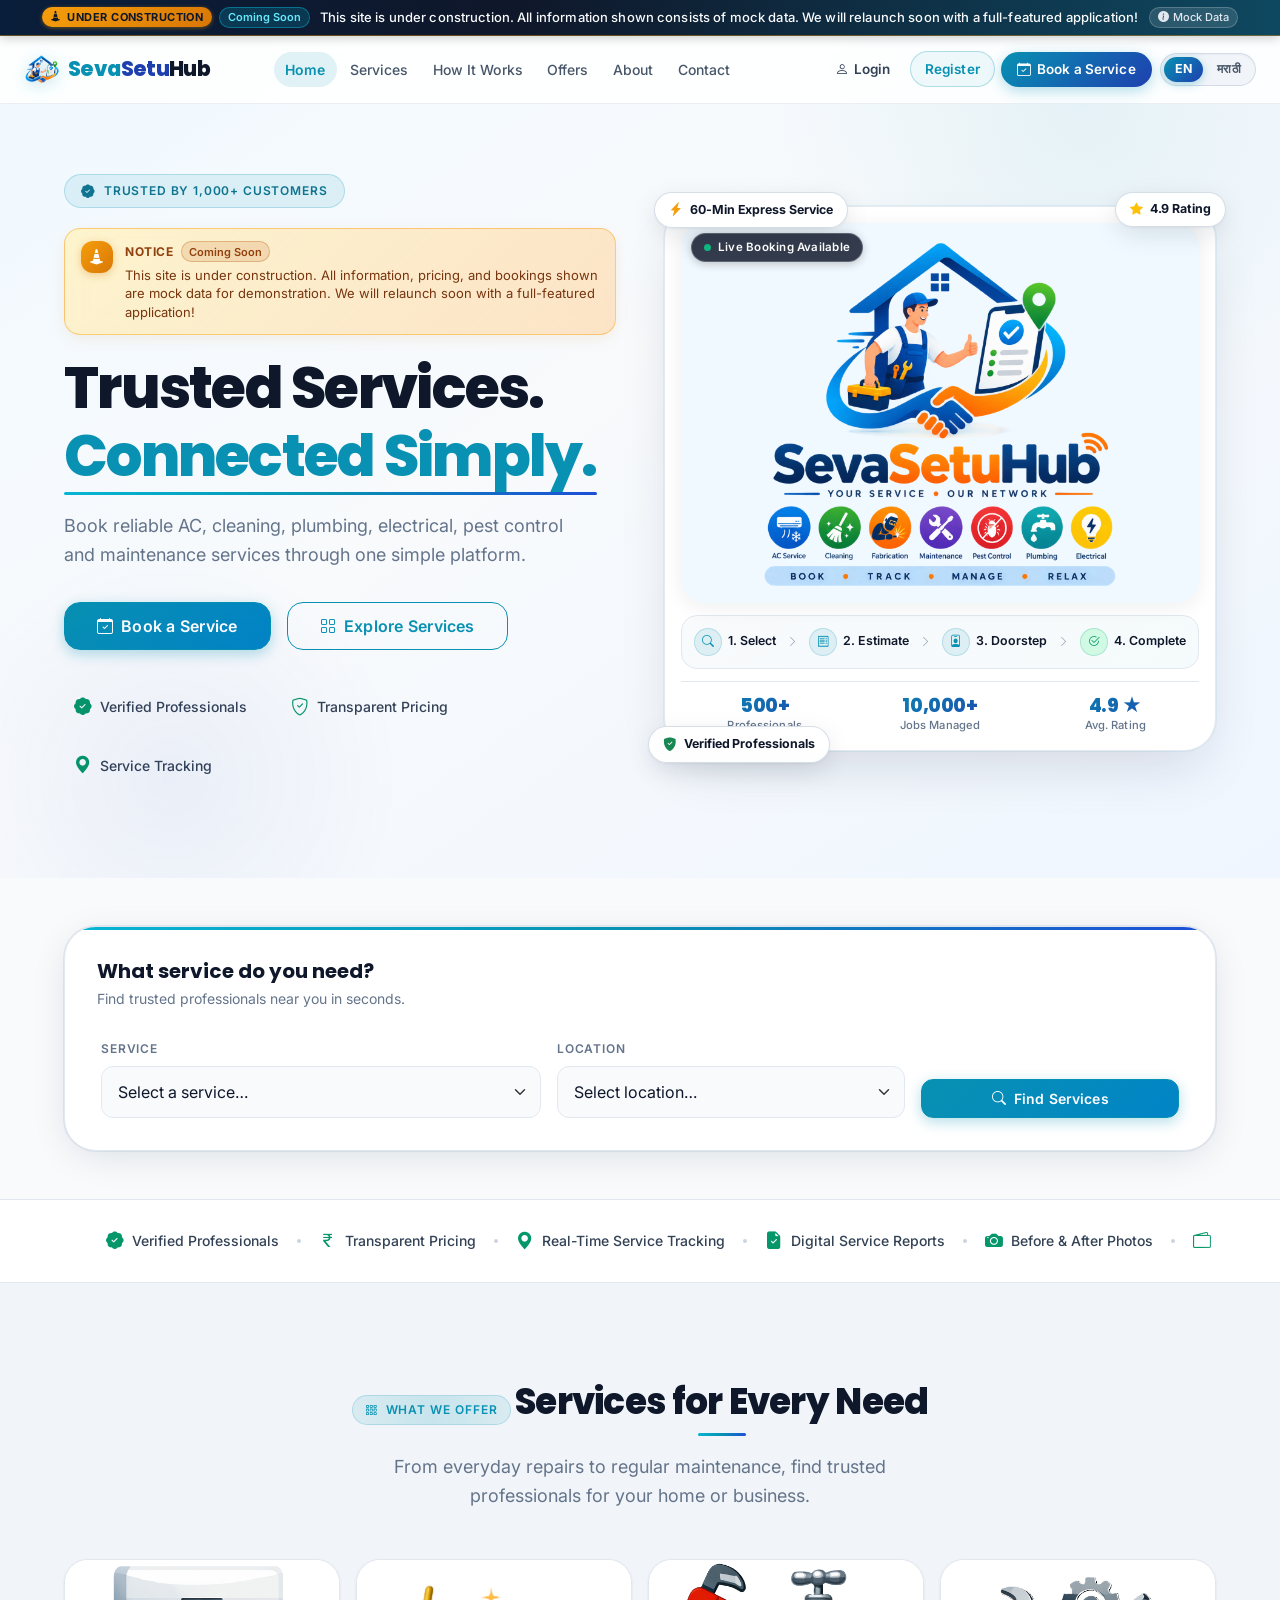
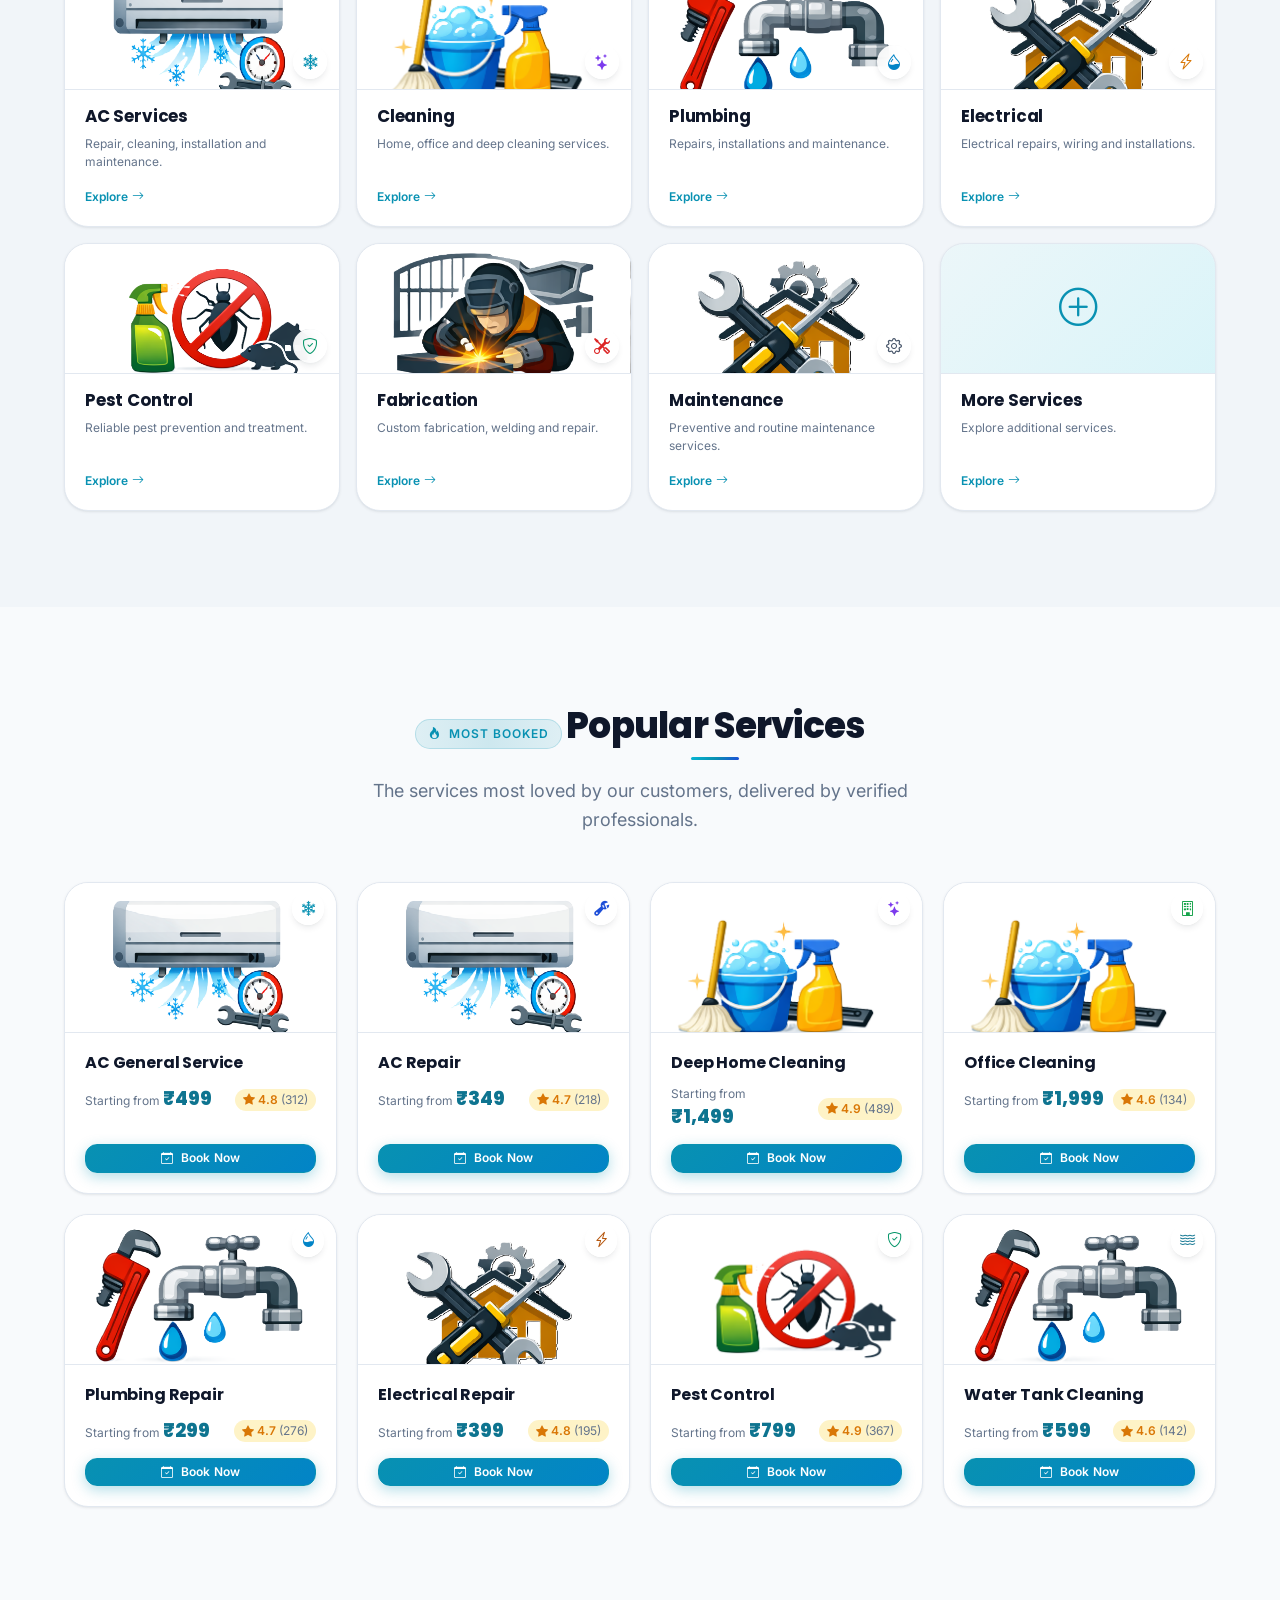
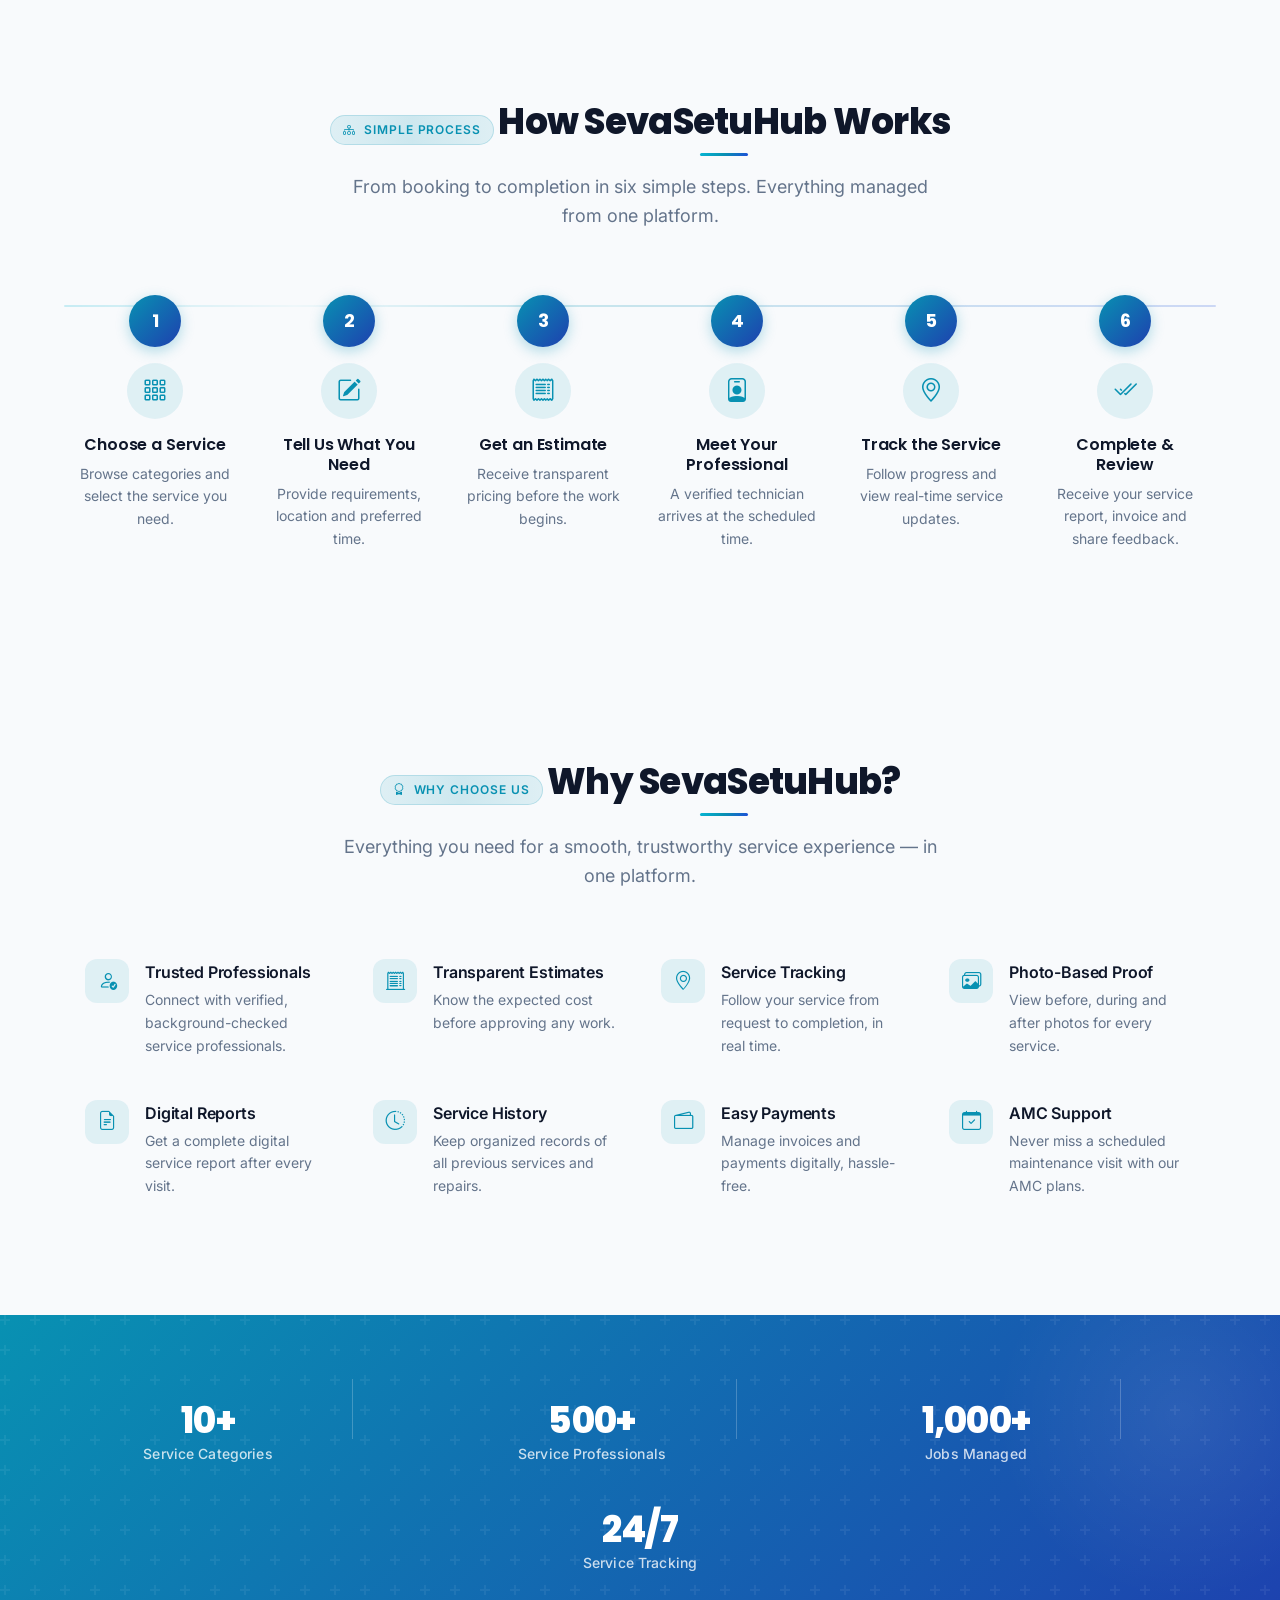
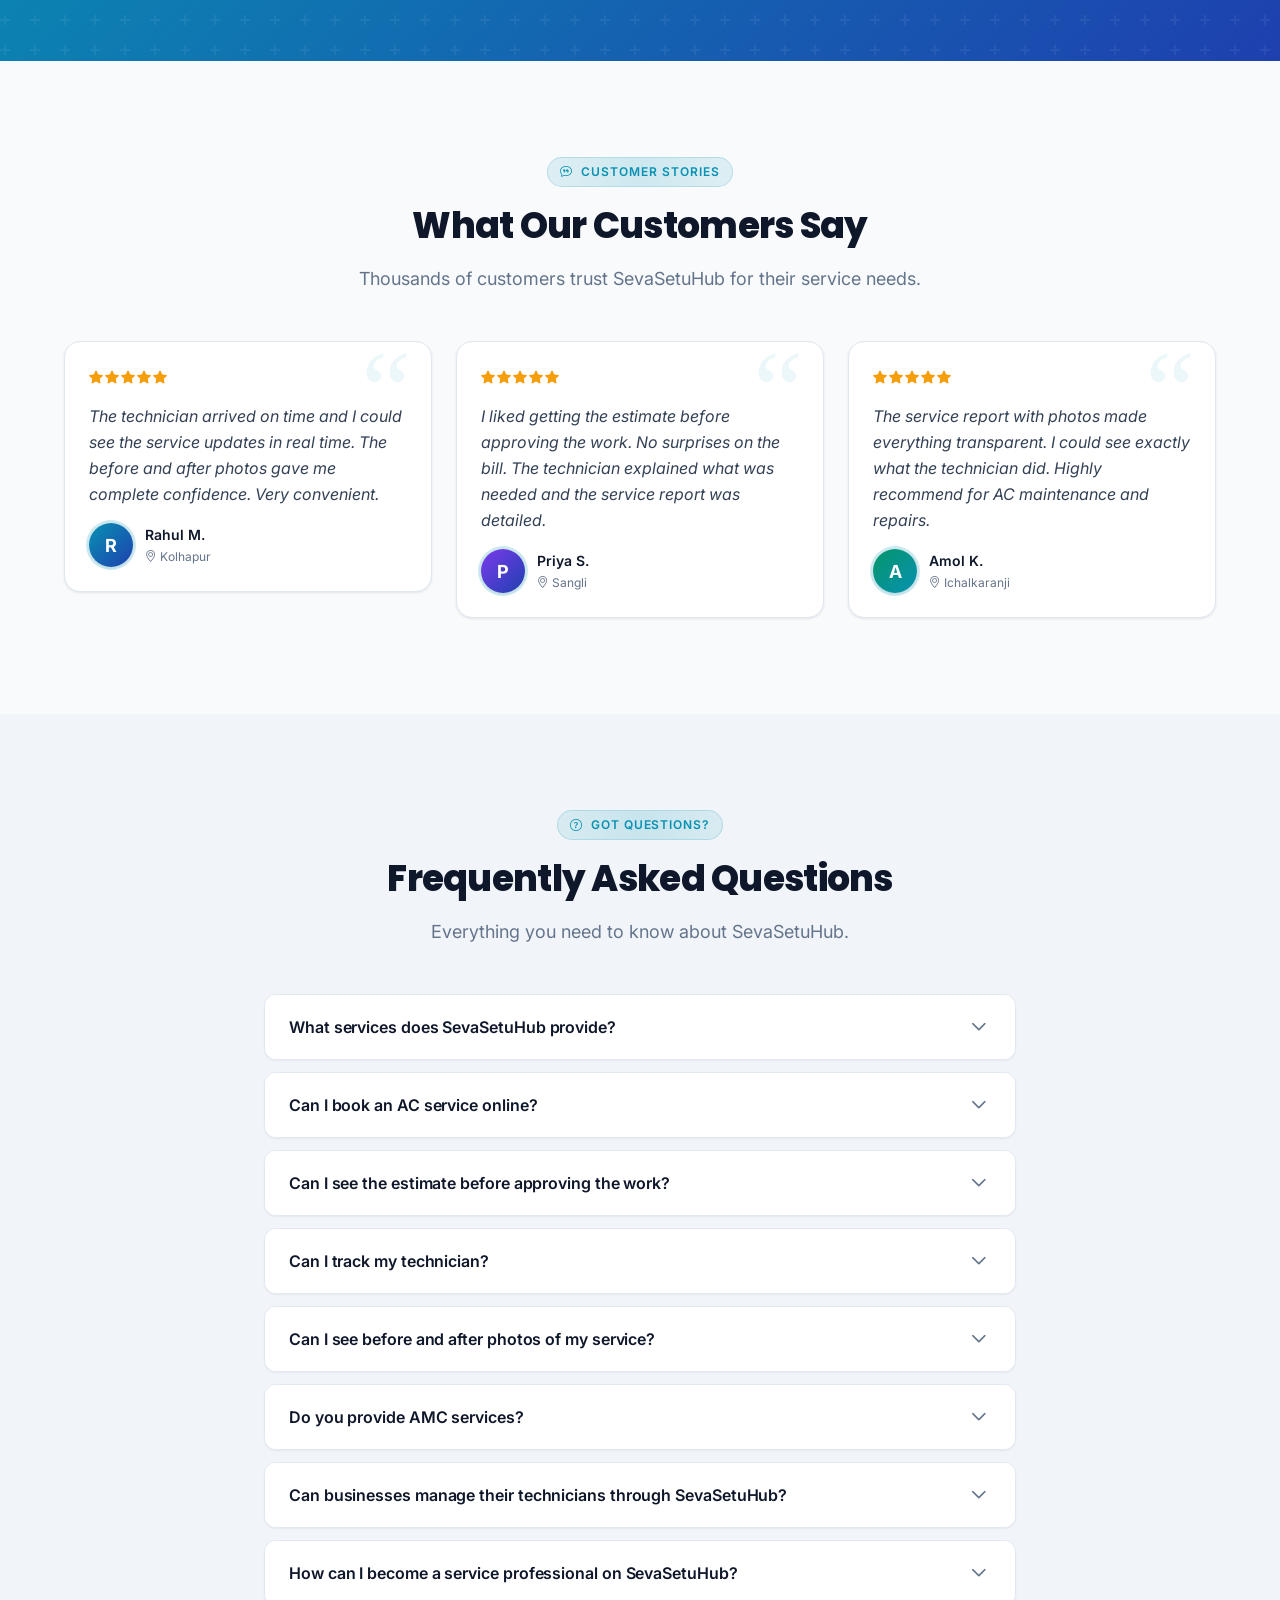
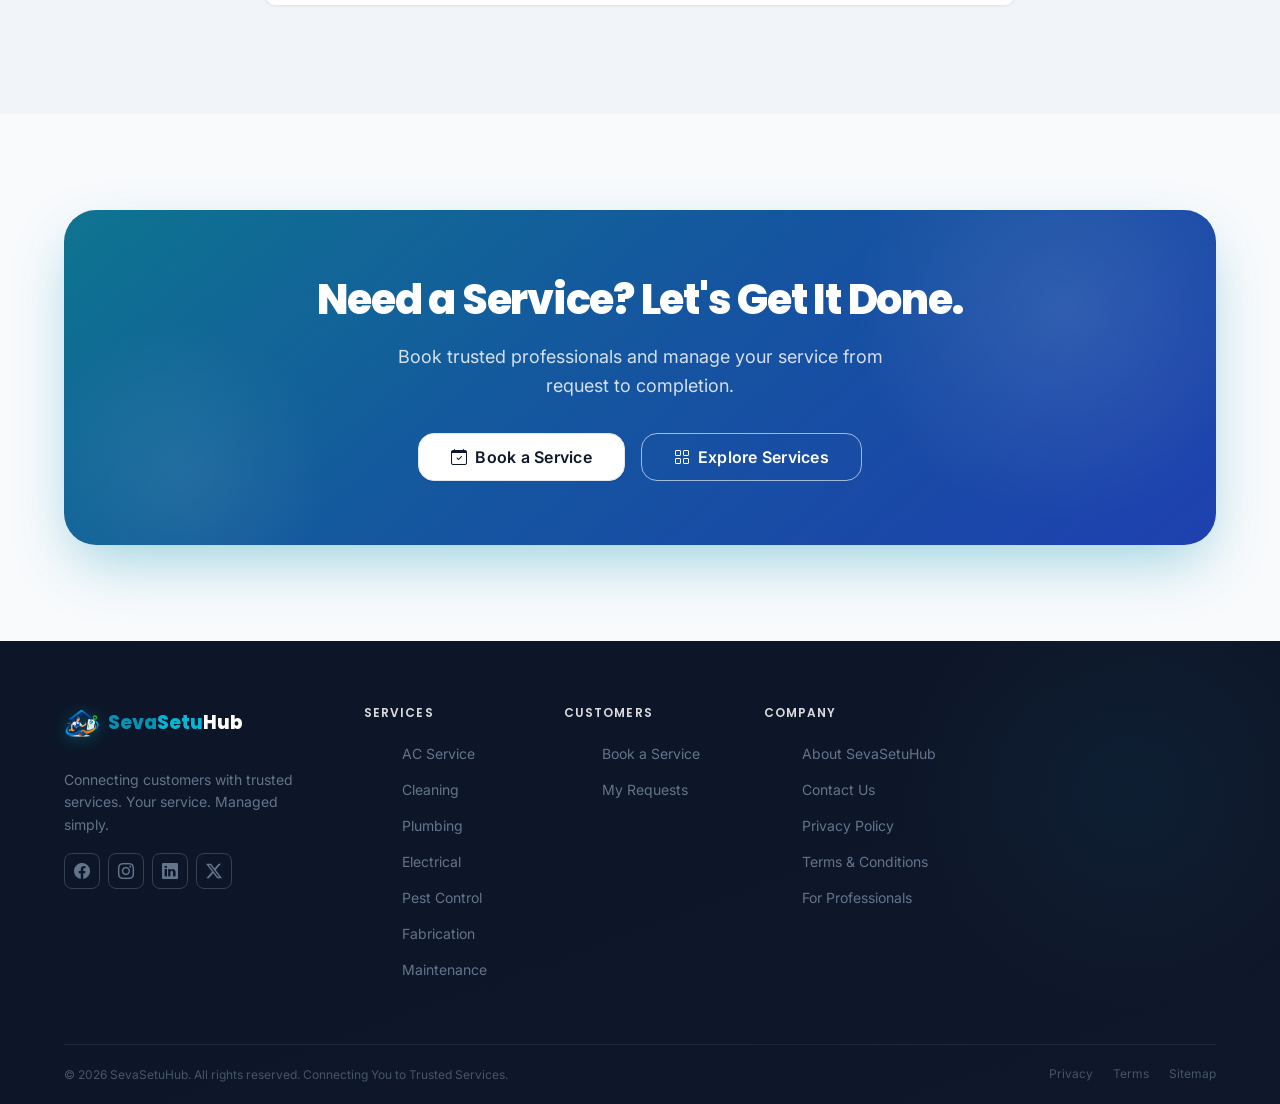
==== commit efeb52d2: "under construction note added" ====
--- a/index.html
+++ b/index.html
@@ -89,6 +89,30 @@
      NAVBAR
      ══════════════════════════════════════════════════════════ -->
 <header class="site-header">
+    <!-- Under Construction / Mock Data Notice Bar -->
+    <div class="site-notice-banner" role="status" aria-live="polite">
+        <div class="container-fluid px-3 px-xl-4">
+            <div class="notice-banner-content">
+                <div class="notice-badge-group">
+                    <span class="notice-badge-construction">
+                        <i class="bi bi-cone-striped" aria-hidden="true"></i>
+                        <span data-i18n="notice.banner_badge">Under Construction</span>
+                    </span>
+                    <span class="notice-badge-pill" data-i18n="notice.coming_soon">Coming Soon</span>
+                </div>
+                <p class="notice-banner-text mb-0">
+                    <span data-i18n="notice.banner_text">This site is under construction. All info shown consists of mock data. We will relaunch soon with our full-featured application!</span>
+                </p>
+                <div class="notice-badge-group d-none d-md-flex">
+                    <span class="notice-mock-tag">
+                        <i class="bi bi-info-circle-fill" aria-hidden="true"></i>
+                        <span data-i18n="notice.demo_mode">Mock Data</span>
+                    </span>
+                </div>
+            </div>
+        </div>
+    </div>
+
     <nav
         id="main-navbar"
         class="setu-navbar navbar navbar-expand-xl"
@@ -181,6 +205,21 @@
                 <div class="hero-eyebrow animate-on-scroll">
                     <i class="bi bi-patch-check-fill" aria-hidden="true"></i>
                     <span data-i18n="hero.eyebrow">Trusted by 1,000+ customers</span>
+                </div>
+
+                <div class="hero-construction-alert animate-on-scroll delay-1" role="note">
+                    <div class="hero-alert-icon">
+                        <i class="bi bi-cone-striped" aria-hidden="true"></i>
+                    </div>
+                    <div class="hero-alert-content">
+                        <div class="hero-alert-header">
+                            <span class="hero-alert-title" data-i18n="notice.hero_badge">Notice</span>
+                            <span class="hero-alert-badge" data-i18n="notice.coming_soon">Coming Soon</span>
+                        </div>
+                        <p class="hero-alert-text" data-i18n="notice.hero_msg">
+                            This site is under construction. All information, pricing, and bookings shown are mock data for demonstration. We will relaunch soon with a full-featured application!
+                        </p>
+                    </div>
                 </div>
 
                 <h1 id="hero-headline" class="hero-headline animate-on-scroll delay-1">
--- a/assets/css/variables.css
+++ b/assets/css/variables.css
@@ -149,7 +149,8 @@
 
     /* ─── Layout ────────────────────────────────────────── */
     --container-max: 1200px;
-    --navbar-height: 72px;
+    --navbar-height: 110px;
+    --navbar-nav-height: 72px;
 
     /* ─── Z-Index ───────────────────────────────────────── */
     --z-below:    -1;
--- a/assets/css/components.css
+++ b/assets/css/components.css
@@ -1484,7 +1484,7 @@
 }
 
 /* ══════════════════════════════════════════════════════════
-   NAVBAR CUSTOM (Modern Glassmorphic Header)
+   NAVBAR CUSTOM (Modern Glassmorphic Header & Notice Bar)
    ══════════════════════════════════════════════════════════ */
 .site-header {
     position: fixed;
@@ -1494,6 +1494,86 @@
     width: 100%;
     z-index: 1040;
     transition: all 0.3s var(--easing-smooth);
+}
+
+.site-notice-banner {
+    background: linear-gradient(90deg, #091e3a 0%, #0f172a 40%, #0e4860 100%);
+    color: #ffffff;
+    padding: 0.425rem 0.75rem;
+    font-size: 0.8125rem;
+    line-height: 1.4;
+    border-bottom: 1px solid rgba(245, 158, 11, 0.4);
+    box-shadow: 0 2px 10px rgba(0, 0, 0, 0.2);
+    position: relative;
+    z-index: 1045;
+}
+
+.notice-banner-content {
+    display: flex;
+    align-items: center;
+    justify-content: center;
+    gap: 0.65rem;
+    flex-wrap: wrap;
+    text-align: center;
+}
+
+.notice-badge-group {
+    display: inline-flex;
+    align-items: center;
+    gap: 0.4rem;
+    flex-shrink: 0;
+}
+
+.notice-badge-construction {
+    display: inline-flex;
+    align-items: center;
+    gap: 0.35rem;
+    background: linear-gradient(135deg, #f59e0b, #d97706);
+    color: #0f172a;
+    font-size: 0.6875rem;
+    font-weight: 700;
+    text-transform: uppercase;
+    letter-spacing: 0.04em;
+    padding: 0.15rem 0.55rem;
+    border-radius: var(--radius-full);
+    box-shadow: 0 1px 4px rgba(245, 158, 11, 0.4);
+    animation: noticePulse 2.8s infinite ease-in-out;
+}
+
+@keyframes noticePulse {
+    0%, 100% { transform: scale(1); }
+    50% { transform: scale(1.04); }
+}
+
+.notice-badge-pill {
+    display: inline-flex;
+    align-items: center;
+    background: rgba(6, 182, 212, 0.2);
+    color: #67e8f9;
+    border: 1px solid rgba(6, 182, 212, 0.45);
+    font-size: 0.6875rem;
+    font-weight: 600;
+    padding: 0.12rem 0.5rem;
+    border-radius: var(--radius-full);
+}
+
+.notice-mock-tag {
+    display: inline-flex;
+    align-items: center;
+    gap: 0.3rem;
+    background: rgba(255, 255, 255, 0.12);
+    color: #e2e8f0;
+    border: 1px solid rgba(255, 255, 255, 0.2);
+    font-size: 0.6875rem;
+    font-weight: 500;
+    padding: 0.12rem 0.5rem;
+    border-radius: var(--radius-full);
+}
+
+.notice-banner-text {
+    color: #f8fafc;
+    font-weight: 500;
+    letter-spacing: 0.01em;
 }
 
 .setu-navbar {
--- a/assets/css/landing.css
+++ b/assets/css/landing.css
@@ -81,6 +81,72 @@
 
 .hero-eyebrow i {
     font-size: 0.85rem;
+}
+
+.hero-construction-alert {
+    display: flex;
+    align-items: flex-start;
+    gap: var(--space-3);
+    background: linear-gradient(135deg, rgba(254, 243, 199, 0.88), rgba(254, 215, 170, 0.65));
+    border: 1.5px solid rgba(245, 158, 11, 0.45);
+    border-radius: var(--radius-lg);
+    padding: 0.75rem 1rem;
+    margin-bottom: var(--space-5);
+    box-shadow: 0 4px 16px -2px rgba(217, 119, 6, 0.12);
+    backdrop-filter: blur(10px);
+    -webkit-backdrop-filter: blur(10px);
+}
+
+.hero-alert-icon {
+    width: 32px;
+    height: 32px;
+    border-radius: var(--radius-md);
+    background: linear-gradient(135deg, #f59e0b, #d97706);
+    color: #ffffff;
+    display: flex;
+    align-items: center;
+    justify-content: center;
+    font-size: 1rem;
+    flex-shrink: 0;
+    box-shadow: 0 2px 8px rgba(217, 119, 6, 0.35);
+}
+
+.hero-alert-content {
+    flex: 1;
+    min-width: 0;
+}
+
+.hero-alert-header {
+    display: flex;
+    align-items: center;
+    gap: 0.45rem;
+    margin-bottom: 0.2rem;
+    flex-wrap: wrap;
+}
+
+.hero-alert-title {
+    font-size: var(--text-xs);
+    font-weight: var(--weight-bold);
+    color: #92400e;
+    text-transform: uppercase;
+    letter-spacing: 0.05em;
+}
+
+.hero-alert-badge {
+    background: rgba(180, 83, 9, 0.14);
+    color: #92400e;
+    border: 1px solid rgba(180, 83, 9, 0.3);
+    font-size: 0.6875rem;
+    font-weight: 600;
+    padding: 0.08rem 0.45rem;
+    border-radius: var(--radius-full);
+}
+
+.hero-alert-text {
+    font-size: 0.8125rem;
+    color: #78350f;
+    line-height: 1.45;
+    margin: 0;
 }
 
 .hero-headline {
